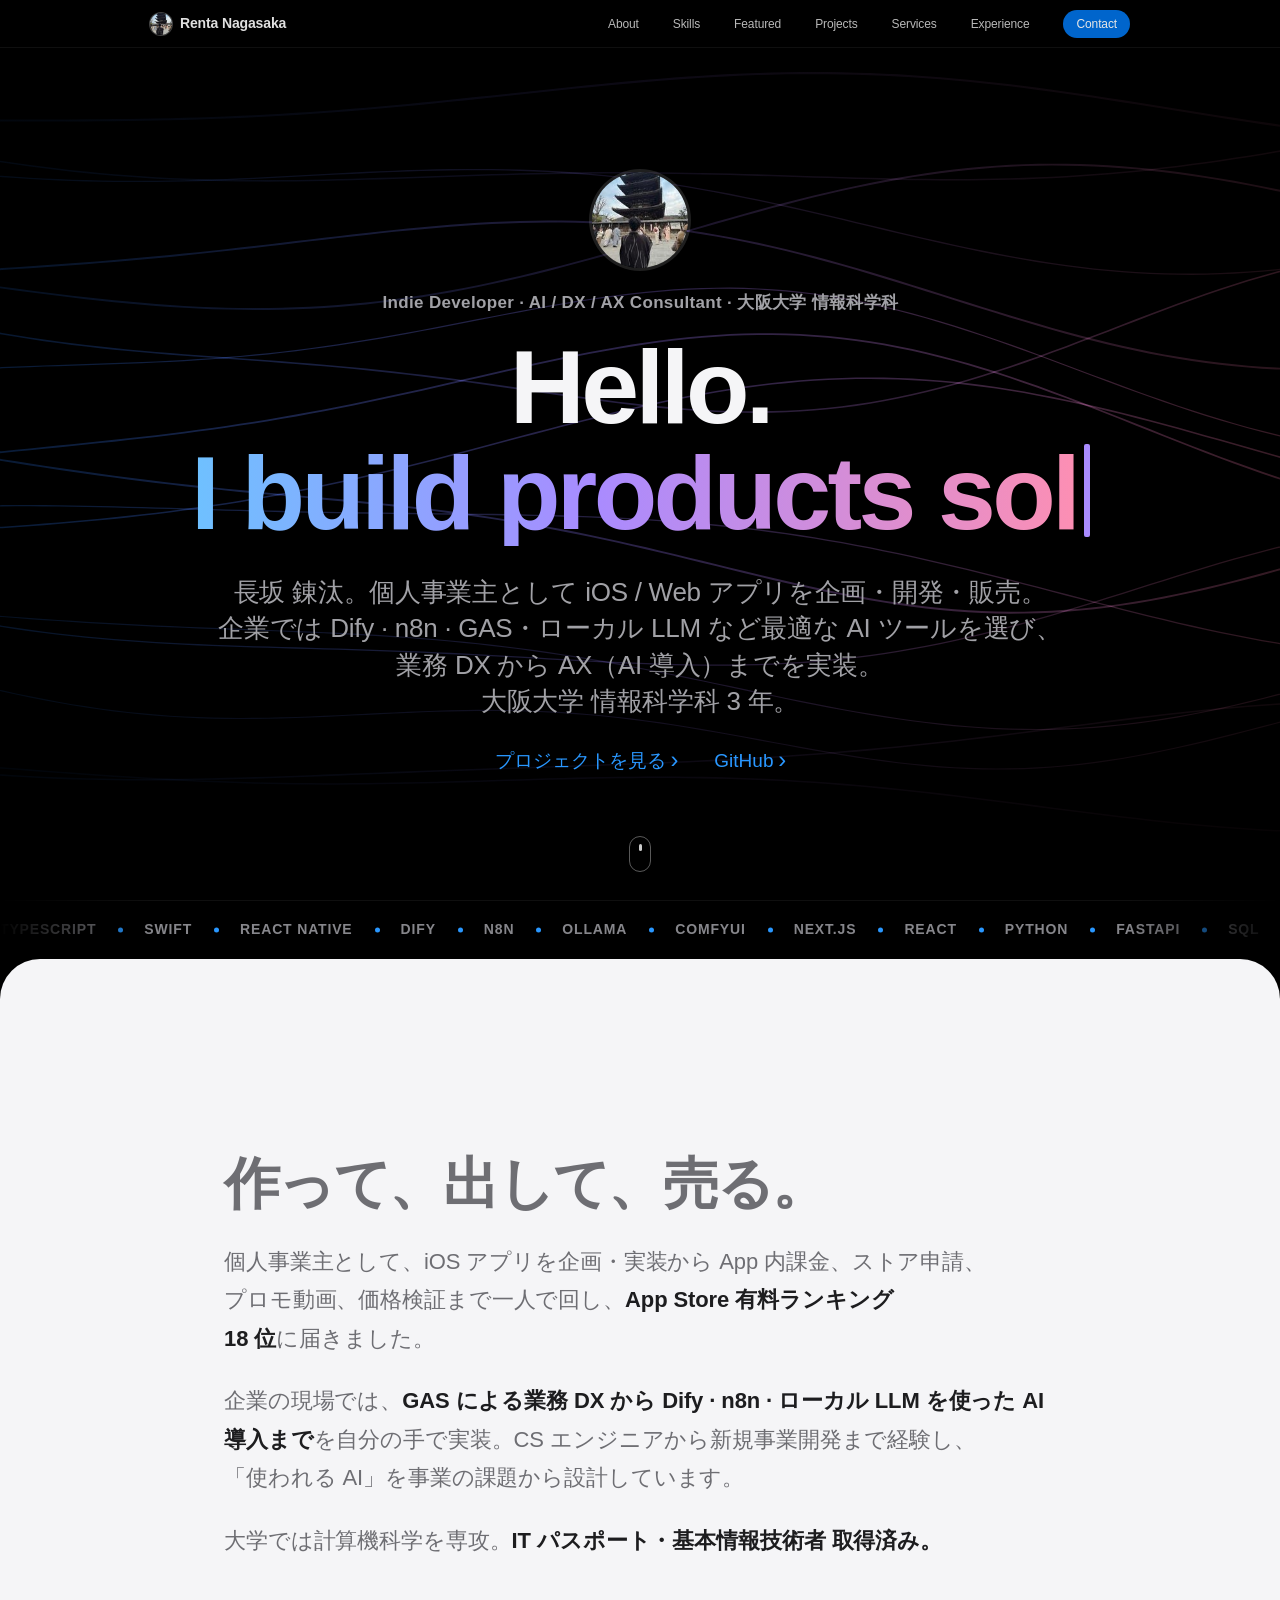
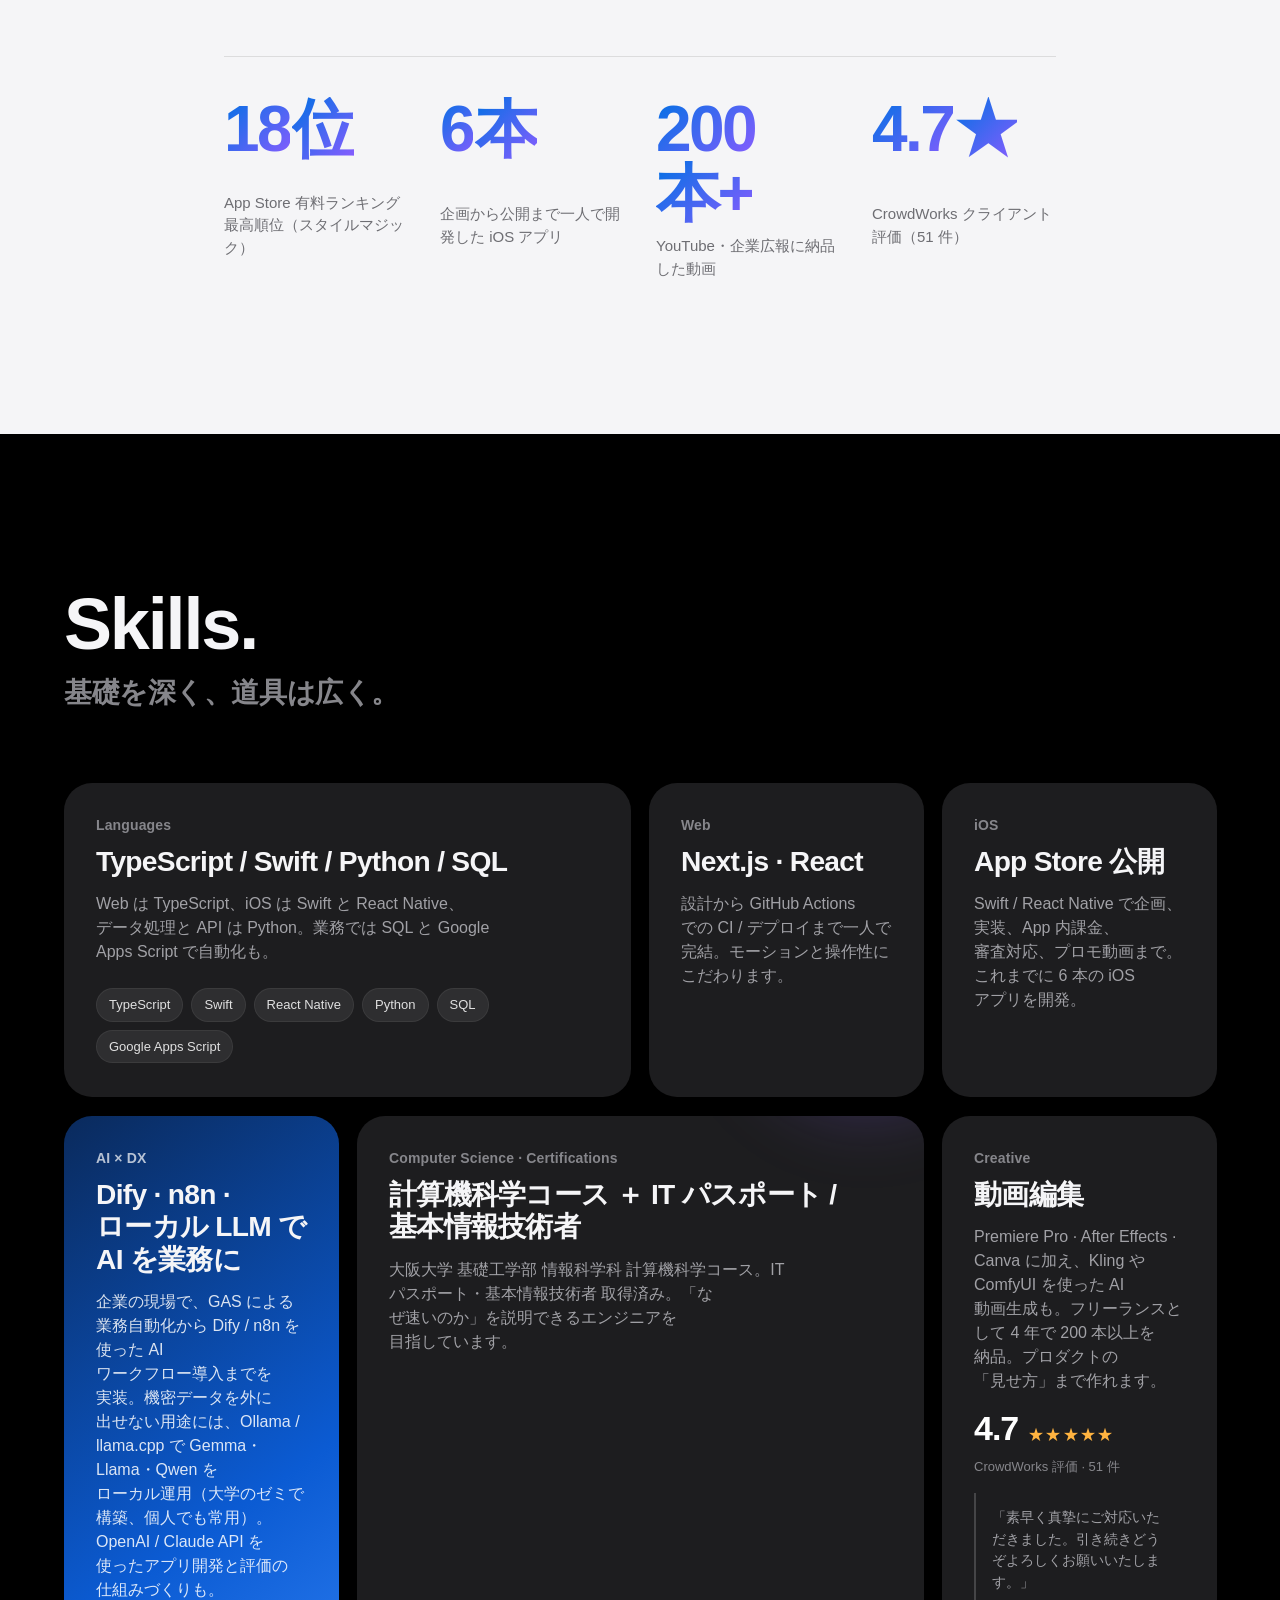
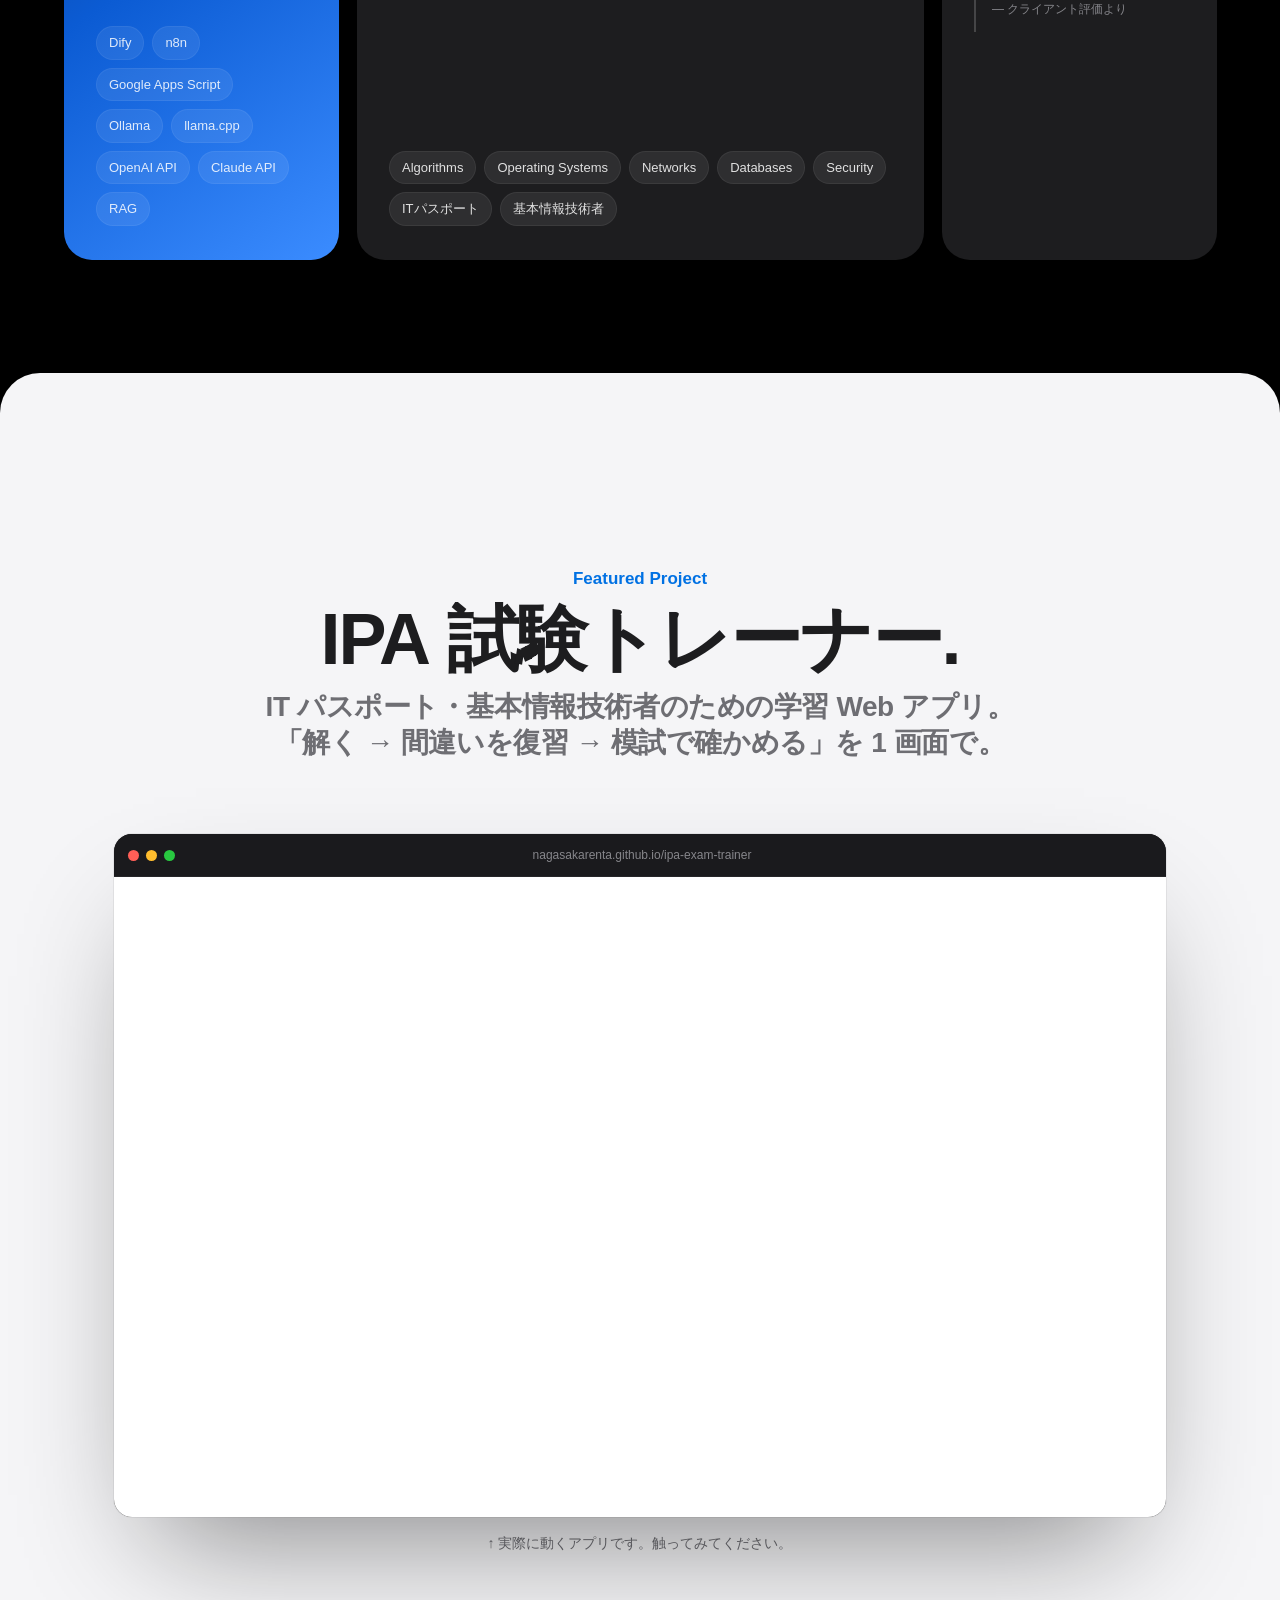
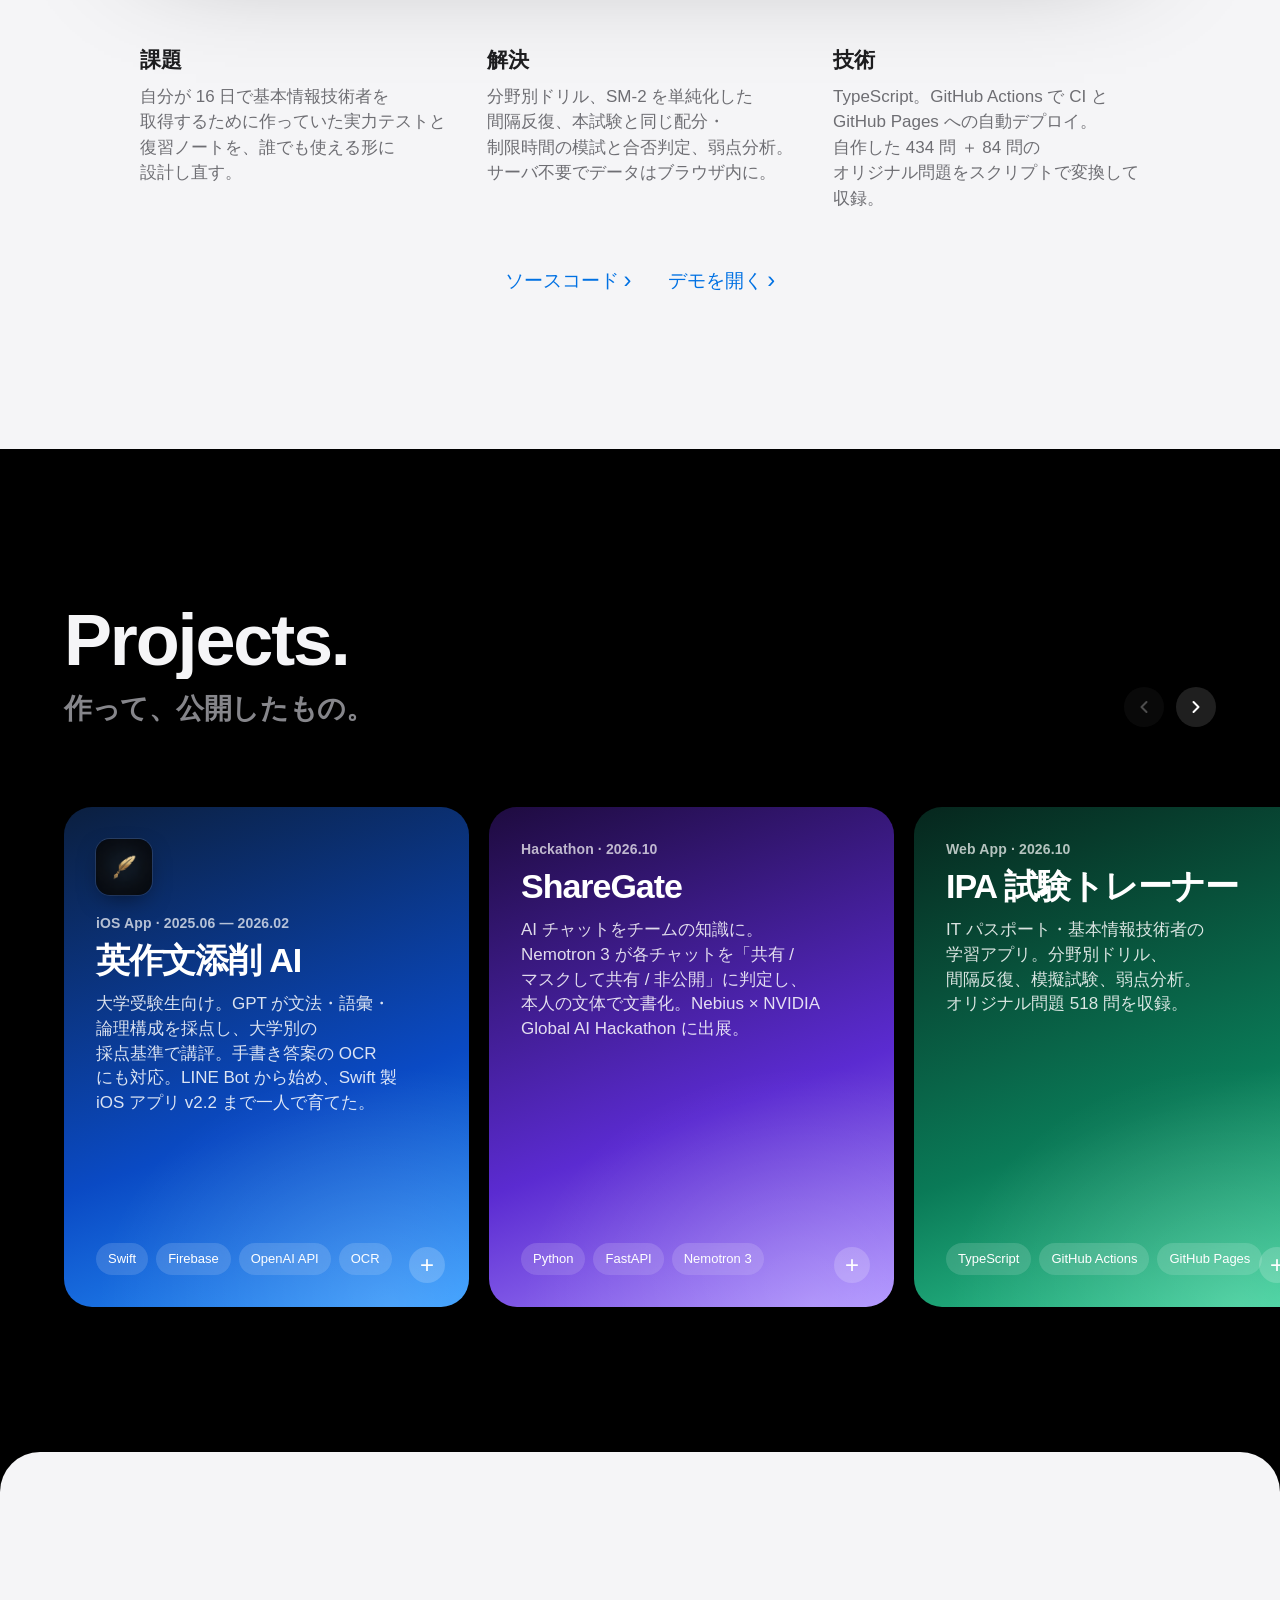
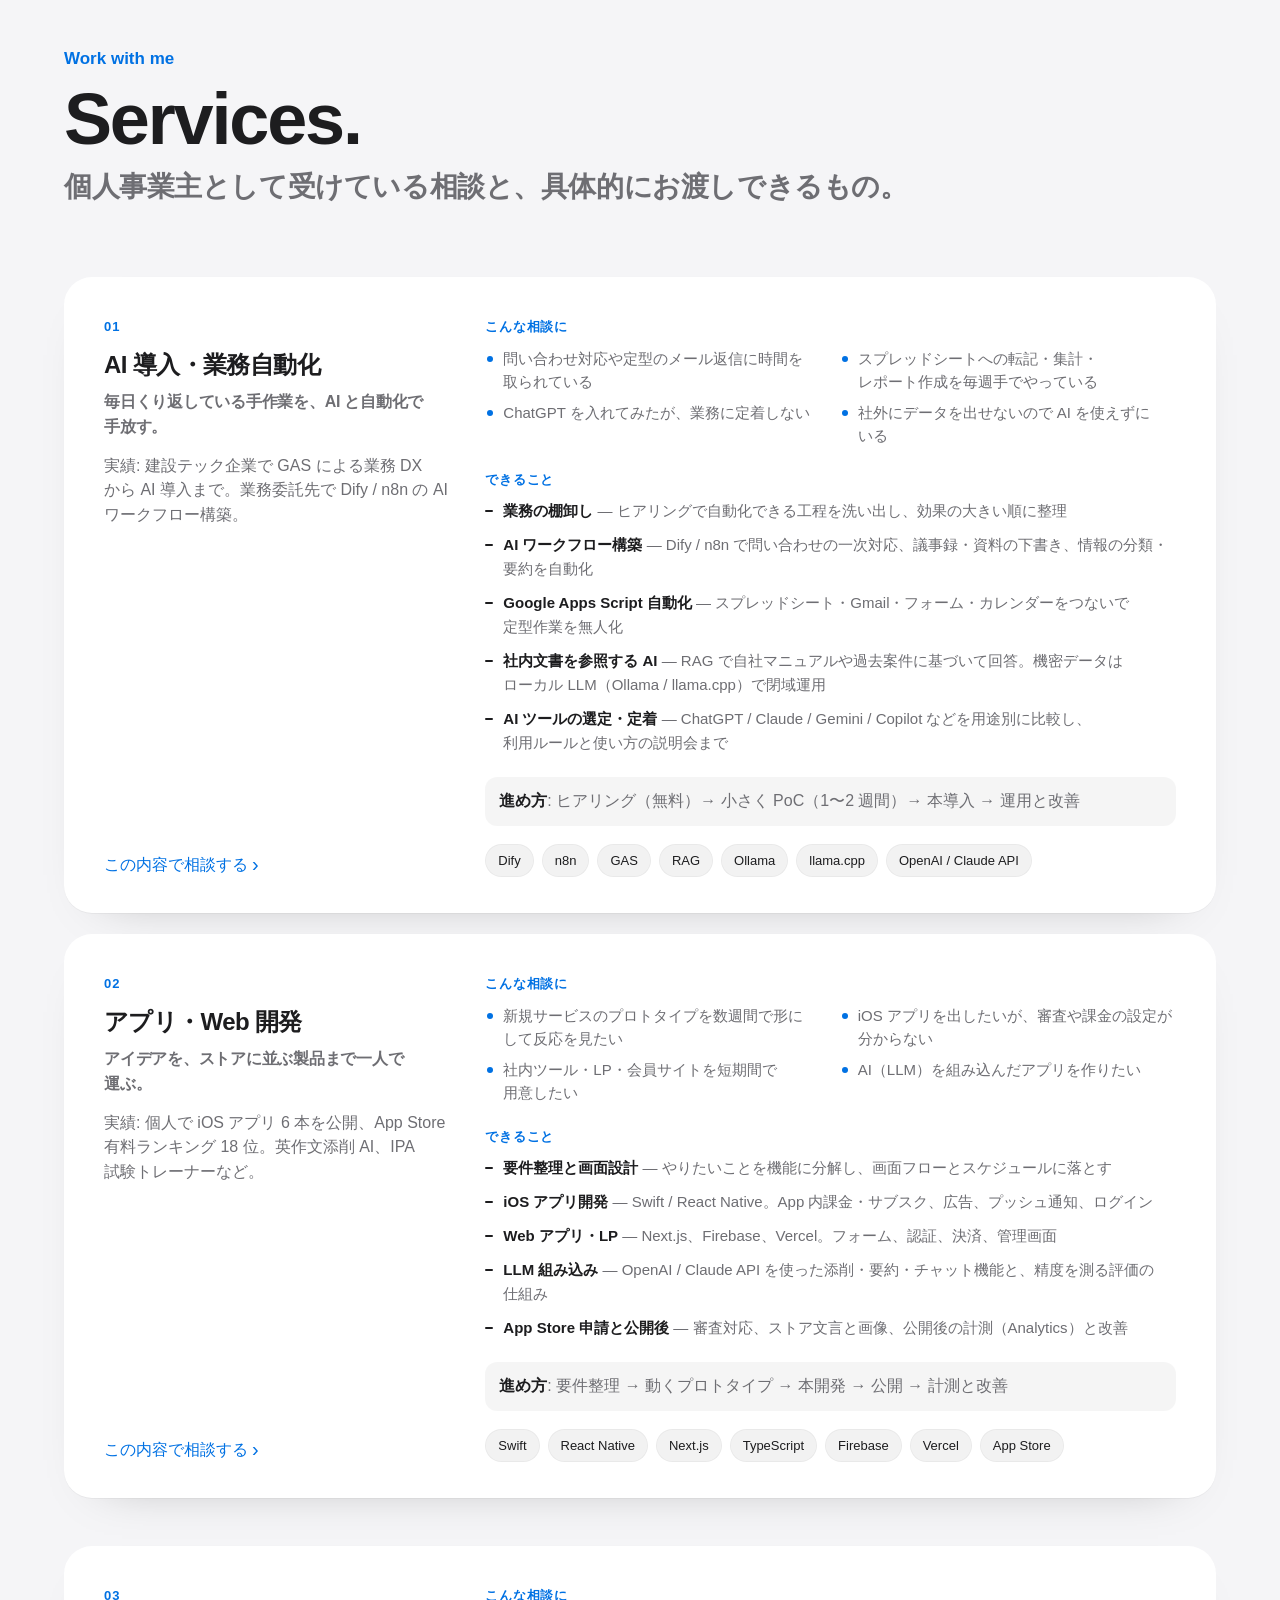
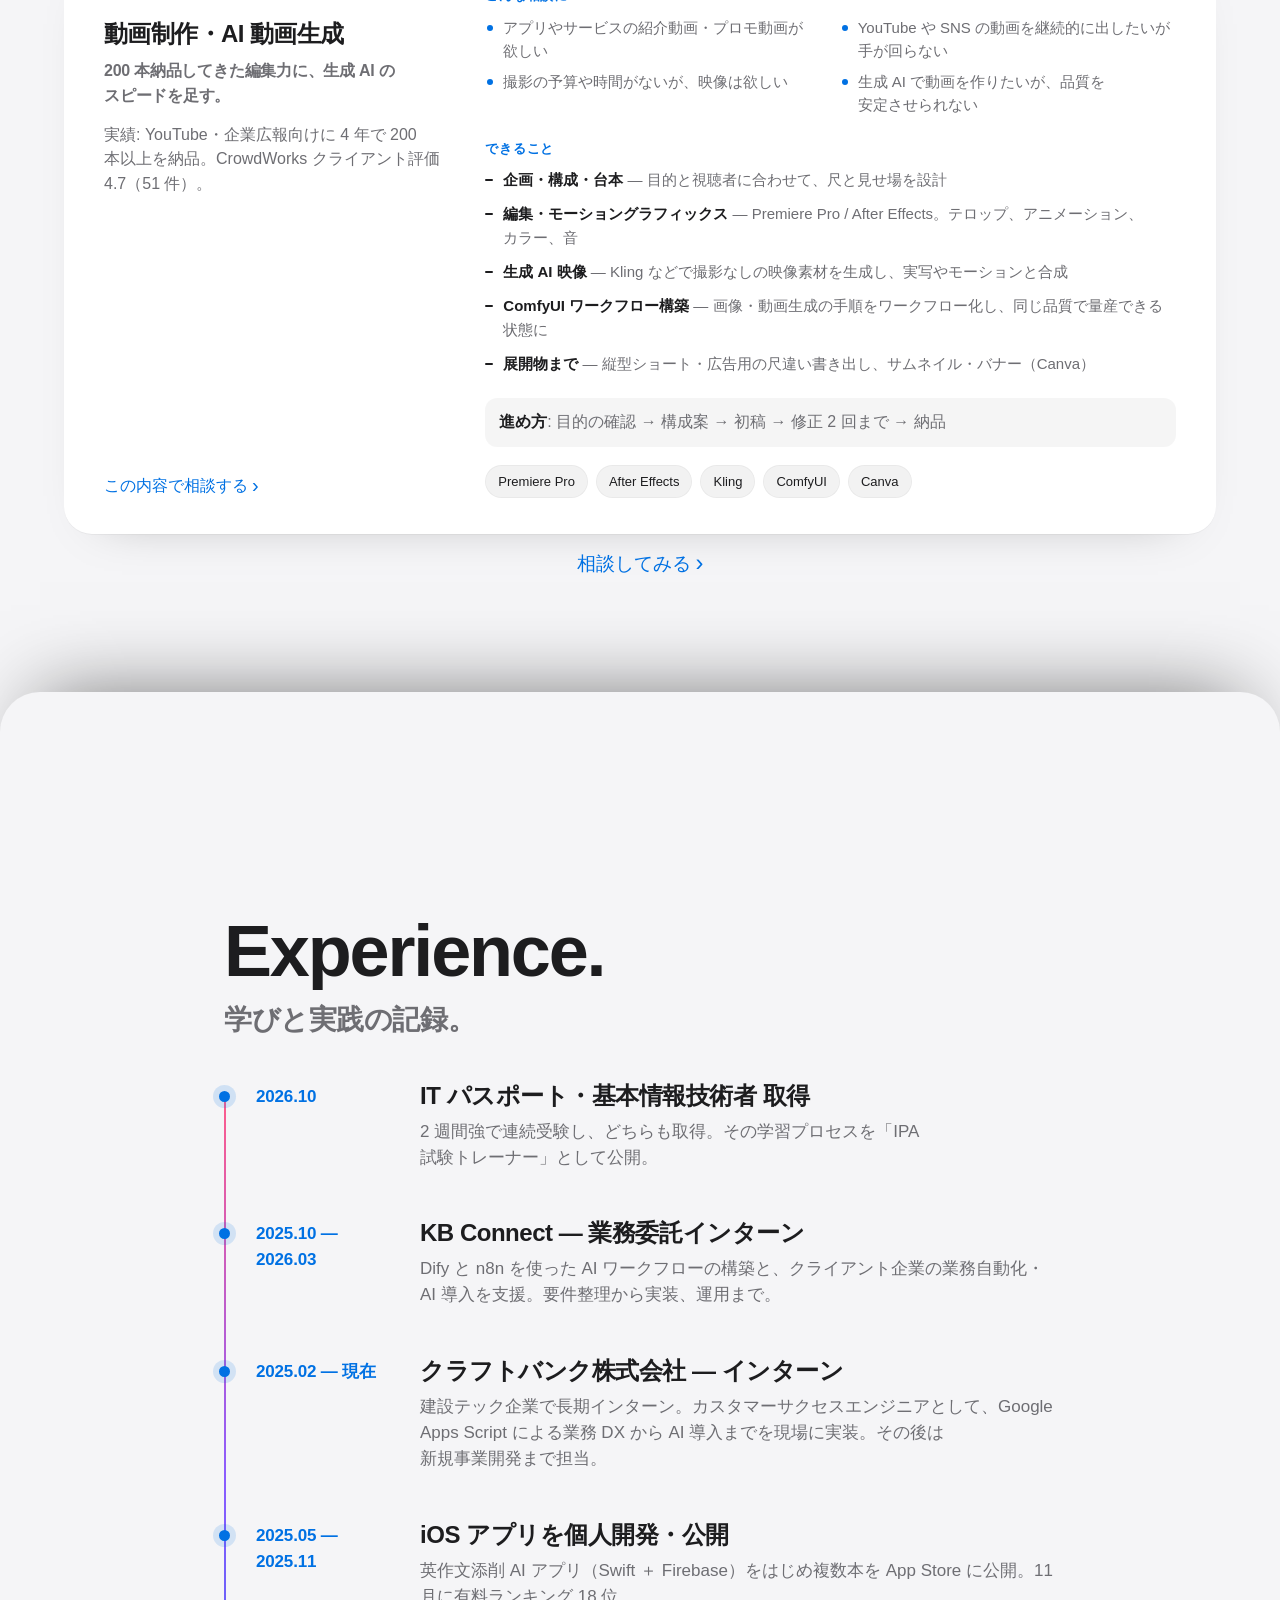
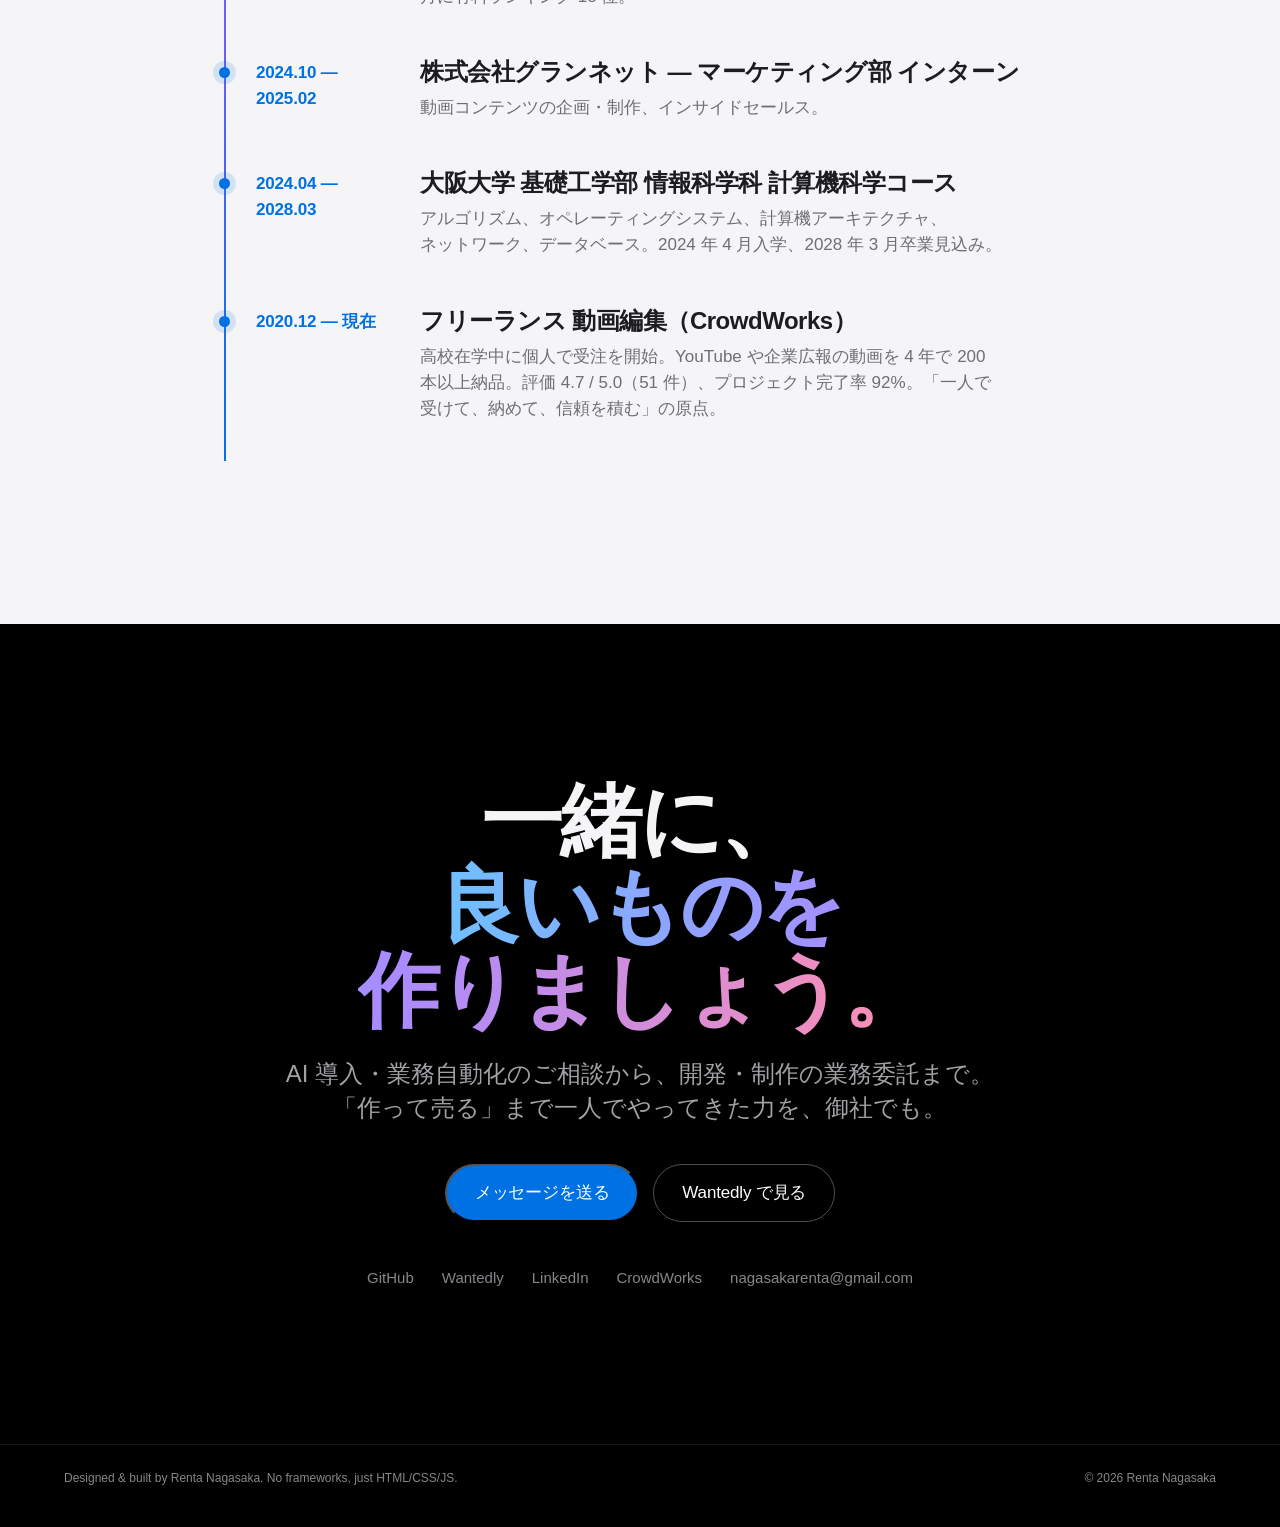
==== index.html @ 3724c5dc "Experience: one-shot draw from 2020.12 upward when the list appears; text always fully visible Co-Au" ====
<!DOCTYPE html>
<html lang="ja">
<head>
  <meta charset="UTF-8" />
  <meta name="viewport" content="width=device-width, initial-scale=1.0" />
  <meta http-equiv="Content-Security-Policy" content="default-src 'self'; script-src 'self'; style-src 'self' 'unsafe-inline'; img-src 'self' data:; font-src 'self'; frame-src https://nagasakarenta.github.io; connect-src 'self' https://script.google.com https://script.googleusercontent.com; object-src 'none'; base-uri 'self'; form-action 'none'" />
  <meta name="referrer" content="strict-origin-when-cross-origin" />
  <title>Renta Nagasaka — Indie Developer &amp; Solopreneur</title>
  <meta name="description" content="長坂錬汰のポートフォリオ。個人事業主として iOS / Web アプリを企画・開発・販売（App Store 有料ランキング 18 位）。企業では Dify・n8n・GAS・ローカル LLM など最適な AI ツールを選び、業務 DX から AX（AI 導入）までを実装。大阪大学 基礎工学部 情報科学科。" />
  <meta property="og:title" content="Renta Nagasaka — Indie Developer &amp; Solopreneur" />
  <meta property="og:description" content="個人事業主として iOS / Web / LLM アプリを一人で企画・開発・販売。大阪大学 情報科学科。" />
  <meta property="og:type" content="website" />
  <meta property="og:url" content="https://nagasakarenta.github.io/portfolio/" />
  <meta property="og:image" content="https://nagasakarenta.github.io/portfolio/assets/og-image.jpg" />
  <meta property="og:image:width" content="1200" />
  <meta property="og:image:height" content="630" />
  <meta property="og:locale" content="ja_JP" />
  <meta name="twitter:card" content="summary_large_image" />
  <meta name="twitter:title" content="Renta Nagasaka — Indie Developer &amp; Solopreneur" />
  <meta name="twitter:description" content="個人事業主として iOS / Web アプリを企画・開発・販売。AI 導入・業務自動化、動画制作。大阪大学 情報科学科。" />
  <meta name="twitter:image" content="https://nagasakarenta.github.io/portfolio/assets/og-image.jpg" />
  <link rel="canonical" href="https://nagasakarenta.github.io/portfolio/" />
  <meta name="theme-color" content="#000000" />
  <link rel="icon" href="assets/favicon-64.png" type="image/png" sizes="64x64" />
  <link rel="apple-touch-icon" href="assets/icon-180.png" />
  <link rel="stylesheet" href="styles.css?v=20" />
</head>
<body class="has-intro">

  <!-- ====== Intro / loading motion ====== -->
  <div class="intro" id="intro" aria-hidden="true">
    <div class="intro__bg"></div>
    <div class="intro__center">
      <svg class="intro__mark" viewBox="0 0 220 120" fill="none" aria-hidden="true">
        <!-- R -->
        <path class="intro__stroke intro__stroke--1" d="M24 104V16h38a24 24 0 0 1 0 48H24" stroke="url(#introGrad)" stroke-width="9" stroke-linecap="round" stroke-linejoin="round"/>
        <path class="intro__stroke intro__stroke--2" d="M56 64l34 40" stroke="url(#introGrad)" stroke-width="9" stroke-linecap="round"/>
        <!-- N -->
        <path class="intro__stroke intro__stroke--3" d="M122 104V16l72 88V16" stroke="url(#introGrad)" stroke-width="9" stroke-linecap="round" stroke-linejoin="round"/>
        <defs>
          <linearGradient id="introGrad" x1="0" y1="0" x2="220" y2="120" gradientUnits="userSpaceOnUse">
            <stop offset="0" stop-color="#6ec1ff"/><stop offset=".5" stop-color="#a98bff"/><stop offset="1" stop-color="#ff8fb1"/>
          </linearGradient>
        </defs>
      </svg>
      <p class="intro__name">Renta Nagasaka</p>
      <p class="intro__sub">Indie Developer · AI &amp; DX</p>
    </div>
    <div class="intro__bar"><span></span></div>
    <p class="intro__skip">クリックでスキップ</p>
  </div>


  <a class="skip-link" href="#about">本文へスキップ</a>
  <canvas class="bg" id="bg" aria-hidden="true"></canvas>

  <!-- ====== Global Nav ====== -->
  <header class="nav" id="nav">
    <div class="nav__inner">
      <button type="button" class="nav__brand" id="brandBtn" aria-haspopup="dialog" aria-controls="profileCard" title="プロフィールカードを開く">
        <img class="nav__avatar" src="assets/avatar.jpg" alt="" width="22" height="22" />
        <span>Renta Nagasaka</span>
      </button>
      <nav class="nav__links" id="navLinks">
        <a href="#about">About</a>
        <a href="#skills">Skills</a>
        <a href="#featured">Featured</a>
        <a href="#projects">Projects</a>
        <a href="#services">Services</a>
        <a href="#experience">Experience</a>
        <a href="#contact" class="nav__cta">Contact</a>
      </nav>
      <button class="nav__toggle" id="navToggle" aria-label="メニュー" aria-expanded="false">
        <span></span><span></span>
      </button>
    </div>
  </header>

  <main id="top">

    <!-- ====== Hero ====== -->
    <section class="hero" id="hero">
      <div class="hero__content" id="heroContent">
        <img class="hero__avatar reveal" src="assets/avatar.jpg" alt="長坂 錬汰" width="96" height="96" />
        <p class="hero__eyebrow reveal" style="--d:.05s">Indie Developer · AI / DX / AX Consultant · 大阪大学 情報科学科</p>
        <h1 class="hero__title reveal" style="--d:.1s">
          Hello.<br />
          <span class="gradient-text typewriter" id="typewriter"
                data-phrases='["I build products solo.","I bring AI into real work.","From idea to App Store.","I ship, sell, and iterate."]'
                aria-label="I build products solo. I bring AI into real work. From idea to App Store. I ship, sell, and iterate.">
            <span class="typewriter__text" aria-hidden="true"></span><span class="typewriter__caret" aria-hidden="true"></span>
          </span>
        </h1>
        <p class="hero__sub reveal" style="--d:.2s">
          <span class="ph">長坂 錬汰。</span><span class="ph">個人事業主として&nbsp;</span><span class="ph">iOS / Web アプリを企画・開発・販売。</span><br class="br-desktop" />
          <span class="ph">企業では&nbsp;</span><span class="ph">Dify · n8n · GAS・ローカル LLM など</span><span class="ph">最適な AI ツールを選び、</span><span class="ph">業務 DX から AX（AI 導入）までを実装。</span><br class="br-desktop" />
          <span class="ph">大阪大学 情報科学科 3 年。</span>
        </p>
        <div class="hero__actions reveal" style="--d:.3s">
          <a href="#projects" class="link-arrow">プロジェクトを見る</a>
          <a href="https://github.com/nagasakarenta" class="link-arrow" target="_blank" rel="noopener">GitHub</a>
        </div>
      </div>
      <div class="hero__scroll" aria-hidden="true">
        <span></span>
      </div>
    </section>

    <!-- ====== Ticker ====== -->
    <div class="ticker" aria-hidden="true">
      <div class="ticker__track">
        <span>TypeScript</span><span>Swift</span><span>React Native</span><span>Dify</span><span>n8n</span><span>Ollama</span><span>ComfyUI</span><span>Next.js</span><span>React</span><span>Python</span><span>FastAPI</span><span>SQL</span><span>Google Apps Script</span><span>GitHub Actions</span><span>LLM API</span><span>App Store</span><span>After Effects</span>
        <span>TypeScript</span><span>Swift</span><span>React Native</span><span>Dify</span><span>n8n</span><span>Ollama</span><span>ComfyUI</span><span>Next.js</span><span>React</span><span>Python</span><span>FastAPI</span><span>SQL</span><span>Google Apps Script</span><span>GitHub Actions</span><span>LLM API</span><span>App Store</span><span>After Effects</span>
      </div>
    </div>

    <!-- ====== About (statement) ====== -->
    <section class="section section--light" id="about">
      <div class="container container--narrow">
        <div class="statement reveal">
          <p class="statement__lead">作って、出して、売る。</p>
          <p>個人事業主として、iOS アプリを企画・実装から App 内課金、ストア申請、プロモ動画、価格検証まで一人で回し、<strong>App Store 有料ランキング <span class="nowrap">18 位</span></strong>に届きました。</p>
          <p>企業の現場では、<strong>GAS による業務 DX から Dify · n8n · ローカル LLM を使った AI 導入まで</strong>を自分の手で実装。CS エンジニアから新規事業開発まで経験し、「使われる AI」を事業の課題から設計しています。</p>
          <p>大学では計算機科学を専攻。<strong>IT パスポート・基本情報技術者 取得済み。</strong></p>
        </div>
        <div class="stats reveal" style="--d:.1s">
          <div class="stat">
            <span class="stat__num" data-count="18">0</span><span class="stat__suffix">位</span>
            <span class="stat__label">App Store 有料ランキング 最高順位（スタイルマジック）</span>
          </div>
          <div class="stat">
            <span class="stat__num" data-count="6">0</span><span class="stat__suffix">本</span>
            <span class="stat__label">企画から公開まで一人で開発した iOS アプリ</span>
          </div>
          <div class="stat">
            <span class="stat__num" data-count="200">0</span><span class="stat__suffix">本+</span>
            <span class="stat__label">YouTube・企業広報に納品した動画</span>
          </div>
          <div class="stat">
            <span class="stat__num" data-count="4.7" data-decimals="1">0</span><span class="stat__suffix">★</span>
            <span class="stat__label">CrowdWorks クライアント評価（51 件）</span>
          </div>
        </div>
      </div>
    </section>

    <!-- ====== Skills (bento) ====== -->
    <section class="section section--dark" id="skills">
      <div class="container">
        <header class="section__head reveal">
          <h2 class="section__title split">Skills.</h2>
          <p class="section__lead">基礎を深く、道具は広く。</p>
        </header>

        <div class="bento">
          <article class="card card--wide reveal tilt">
            <p class="card__eyebrow">Languages</p>
            <h3 class="card__title">TypeScript / Swift / Python / SQL</h3>
            <p class="card__text">Web は TypeScript、iOS は Swift と React Native、データ処理と API は Python。業務では SQL と Google Apps Script で自動化も。</p>
            <ul class="chips">
              <li>TypeScript</li><li>Swift</li><li>React Native</li><li>Python</li><li>SQL</li><li>Google Apps Script</li>
            </ul>
          </article>

          <article class="card reveal tilt" style="--d:.05s">
            <p class="card__eyebrow">Web</p>
            <h3 class="card__title">Next.js · React</h3>
            <p class="card__text">設計から GitHub Actions での CI / デプロイまで一人で完結。モーションと操作性にこだわります。</p>
          </article>

          <article class="card reveal tilt" style="--d:.1s">
            <p class="card__eyebrow">iOS</p>
            <h3 class="card__title">App Store 公開</h3>
            <p class="card__text">Swift / React Native で企画、実装、App 内課金、審査対応、プロモ動画まで。これまでに 6 本の iOS アプリを開発。</p>
          </article>

          <article class="card card--accent reveal tilt" style="--d:.15s">
            <p class="card__eyebrow">AI × DX</p>
            <h3 class="card__title">Dify · n8n · ローカル LLM で AI を業務に</h3>
            <p class="card__text">企業の現場で、GAS による業務自動化から Dify / n8n を使った AI ワークフロー導入までを実装。機密データを外に出せない用途には、Ollama / llama.cpp で Gemma・Llama・Qwen をローカル運用（大学のゼミで構築、個人でも常用）。OpenAI / Claude API を使ったアプリ開発と評価の仕組みづくりも。</p>
            <ul class="chips">
              <li>Dify</li><li>n8n</li><li>Google Apps Script</li><li>Ollama</li><li>llama.cpp</li><li>OpenAI API</li><li>Claude API</li><li>RAG</li>
            </ul>
          </article>

          <article class="card card--wide card--glow reveal tilt" style="--d:.2s">
            <p class="card__eyebrow">Computer Science · Certifications</p>
            <h3 class="card__title">計算機科学コース ＋ IT パスポート / 基本情報技術者</h3>
            <p class="card__text">大阪大学 基礎工学部 情報科学科 計算機科学コース。IT パスポート・基本情報技術者 取得済み。「なぜ速いのか」を説明できるエンジニアを目指しています。</p>
            <ul class="chips">
              <li>Algorithms</li><li>Operating Systems</li><li>Networks</li><li>Databases</li><li>Security</li><li>ITパスポート</li><li>基本情報技術者</li>
            </ul>
          </article>

          <article class="card reveal tilt" style="--d:.25s">
            <p class="card__eyebrow">Creative</p>
            <h3 class="card__title">動画編集</h3>
            <p class="card__text">Premiere Pro · After Effects · Canva に加え、Kling や ComfyUI を使った AI 動画生成も。フリーランスとして 4 年で 200 本以上を納品。プロダクトの「見せ方」まで作れます。</p>
            <div class="rating">
              <span class="rating__score">4.7</span>
              <span class="rating__stars" aria-hidden="true">★★★★★</span>
              <span class="rating__meta">CrowdWorks 評価 · 51 件</span>
            </div>
            <blockquote class="card__quote">「素早く真摯にご対応いただきました。引き続きどうぞよろしくお願いいたします。」<cite>— クライアント評価より</cite></blockquote>
          </article>
        </div>
      </div>
    </section>

    <!-- ====== Featured project (sticky scroll) ====== -->
    <section class="section section--light featured" id="featured">
      <div class="container">
        <header class="section__head reveal">
          <p class="section__eyebrow">Featured Project</p>
          <h2 class="section__title split">IPA 試験トレーナー.</h2>
          <p class="section__lead"><span class="ph">IT パスポート・基本情報技術者のための</span><span class="ph">学習 Web アプリ。</span><br class="br-desktop" /><span class="ph">「解く → 間違いを復習 → 模試で確かめる」を&nbsp;</span><span class="ph">1 画面で。</span></p>
        </header>
      </div>

      <div class="featured__stage">
        <div class="device">
          <div class="device__bar">
            <span></span><span></span><span></span>
            <p>nagasakarenta.github.io/ipa-exam-trainer</p>
          </div>
          <div class="device__screen device__screen--live">
            <iframe src="https://nagasakarenta.github.io/ipa-exam-trainer/" title="IPA 試験トレーナー ライブデモ" loading="lazy" sandbox="allow-scripts allow-same-origin allow-forms allow-popups allow-popups-to-escape-sandbox allow-downloads" referrerpolicy="strict-origin-when-cross-origin"></iframe>
          </div>
        </div>
        <p class="featured__hint">↑ 実際に動くアプリです。触ってみてください。</p>
      </div>

      <div class="container">
        <div class="features">
          <div class="feature reveal">
            <h3>課題</h3>
            <p>自分が 16 日で基本情報技術者を取得するために作っていた実力テストと復習ノートを、誰でも使える形に設計し直す。</p>
          </div>
          <div class="feature reveal" style="--d:.1s">
            <h3>解決</h3>
            <p>分野別ドリル、SM-2 を単純化した間隔反復、本試験と同じ配分・制限時間の模試と合否判定、弱点分析。サーバ不要でデータはブラウザ内に。</p>
          </div>
          <div class="feature reveal" style="--d:.2s">
            <h3>技術</h3>
            <p>TypeScript。GitHub Actions で CI と GitHub Pages への自動デプロイ。自作した 434 問 ＋ 84 問のオリジナル問題をスクリプトで変換して収録。</p>
          </div>
        </div>
        <div class="featured__links reveal">
          <a href="https://github.com/nagasakarenta/ipa-exam-trainer" class="link-arrow" target="_blank" rel="noopener">ソースコード</a>
          <a href="https://nagasakarenta.github.io/ipa-exam-trainer/" class="link-arrow" target="_blank" rel="noopener">デモを開く</a>
        </div>
      </div>
    </section>

    <!-- ====== Projects (snap carousel) ====== -->
    <section class="section section--dark" id="projects">
      <div class="container">
        <header class="section__head section__head--row reveal">
          <div>
            <h2 class="section__title split">Projects.</h2>
            <p class="section__lead">作って、公開したもの。</p>
          </div>
          <div class="carousel__nav">
            <button class="round-btn" id="prevBtn" aria-label="前へ">
              <svg width="20" height="20" viewBox="0 0 24 24" fill="none"><path d="M15 6l-6 6 6 6" stroke="currentColor" stroke-width="2.4" stroke-linecap="round" stroke-linejoin="round"/></svg>
            </button>
            <button class="round-btn" id="nextBtn" aria-label="次へ">
              <svg width="20" height="20" viewBox="0 0 24 24" fill="none"><path d="M9 6l6 6-6 6" stroke="currentColor" stroke-width="2.4" stroke-linecap="round" stroke-linejoin="round"/></svg>
            </button>
          </div>
        </header>
      </div>

      <div class="carousel" id="carousel">
        <a class="tile tile--blue tilt" href="#gallery-english" data-gallery="english">
          <img class="tile__icon" src="assets/app-english-icon.png" alt="" width="56" height="56" />
          <p class="tile__eyebrow">iOS App · 2025.06 — 2026.02</p>
          <h3 class="tile__title">英作文添削 AI</h3>
          <p class="tile__text">大学受験生向け。GPT が文法・語彙・論理構成を採点し、大学別の採点基準で講評。手書き答案の OCR にも対応。LINE Bot から始め、Swift 製 iOS アプリ v2.2 まで一人で育てた。</p>
          <ul class="tile__tags"><li>Swift</li><li>Firebase</li><li>OpenAI API</li><li>OCR</li></ul>
          <span class="tile__plus">+</span>
        </a>
        <a class="tile tile--purple tilt" href="https://github.com/nagasakarenta/sharegate" target="_blank" rel="noopener">
          <p class="tile__eyebrow">Hackathon · 2026.10</p>
          <h3 class="tile__title">ShareGate</h3>
          <p class="tile__text">AI チャットをチームの知識に。Nemotron 3 が各チャットを「共有 / マスクして共有 / 非公開」に判定し、本人の文体で文書化。Nebius × NVIDIA Global AI Hackathon に出展。</p>
          <ul class="tile__tags"><li>Python</li><li>FastAPI</li><li>Nemotron 3</li></ul>
          <span class="tile__plus">+</span>
        </a>
        <a class="tile tile--green tilt" href="https://nagasakarenta.github.io/ipa-exam-trainer/" target="_blank" rel="noopener">
          <p class="tile__eyebrow">Web App · 2026.10</p>
          <h3 class="tile__title">IPA 試験トレーナー</h3>
          <p class="tile__text">IT パスポート・基本情報技術者の学習アプリ。分野別ドリル、間隔反復、模擬試験、弱点分析。オリジナル問題 518 問を収録。</p>
          <ul class="tile__tags"><li>TypeScript</li><li>GitHub Actions</li><li>GitHub Pages</li></ul>
          <span class="tile__plus">+</span>
        </a>
        <a class="tile tile--orange tilt" href="#gallery-stylemagic" data-gallery="stylemagic">
          <img class="tile__icon" src="assets/stylemagic/icon.png" alt="" width="56" height="56" />
          <p class="tile__eyebrow">iOS App · 2025.06 — · 有料ランキング 18 位</p>
          <h3 class="tile__title">スタイルマジック</h3>
          <p class="tile__text">写真をアニメ・水彩・スケッチなど 11 種類の画風に変換する AI アプリ。Swift で UI、画像生成 API を Vercel 経由で呼び出し、Cloudinary で配信。広告・課金・審査対応まで一人で回し、App Store 有料ランキング 18 位に。</p>
          <ul class="tile__tags"><li>Swift</li><li>Firebase</li><li>AdMob</li><li>Cloudinary</li></ul>
          <span class="tile__plus">+</span>
        </a>
        <a class="tile tile--mono tilt" href="https://github.com/nagasakarenta" target="_blank" rel="noopener">
          <p class="tile__eyebrow">And more</p>
          <h3 class="tile__title">GitHub で<br />すべて見る</h3>
          <p class="tile__text">LeetCode の記録から大学の課題まで。</p>
          <span class="tile__plus">›</span>
        </a>
      </div>
    </section>

    <!-- ====== Services ====== -->
    <section class="section section--light services" id="services">
      <div class="container">
        <header class="section__head reveal">
          <p class="section__eyebrow">Work with me</p>
          <h2 class="section__title split">Services.</h2>
          <p class="section__lead">個人事業主として受けている相談と、具体的にお渡しできるもの。</p>
        </header>
        <div class="services__list">

          <article class="service service--row reveal tilt">
            <div class="service__intro">
              <span class="service__num">01</span>
              <h3>AI 導入・業務自動化</h3>
              <p class="service__pitch">毎日くり返している手作業を、AI と自動化で手放す。</p>
              <p class="service__proof">実績: 建設テック企業で GAS による業務 DX から AI 導入まで。業務委託先で Dify / n8n の AI ワークフロー構築。</p>
              <a href="#contact" class="link-arrow" data-contact data-topic="AI 導入・業務自動化">この内容で相談する</a>
            </div>
            <div class="service__body">
              <h4>こんな相談に</h4>
              <ul class="service__cases">
                <li>問い合わせ対応や定型のメール返信に時間を取られている</li>
                <li>スプレッドシートへの転記・集計・レポート作成を毎週手でやっている</li>
                <li>ChatGPT を入れてみたが、業務に定着しない</li>
                <li>社外にデータを出せないので AI を使えずにいる</li>
              </ul>
              <h4>できること</h4>
              <ul class="service__deliverables">
                <li><strong>業務の棚卸し</strong> — ヒアリングで自動化できる工程を洗い出し、効果の大きい順に整理</li>
                <li><strong>AI ワークフロー構築</strong> — Dify / n8n で問い合わせの一次対応、議事録・資料の下書き、情報の分類・要約を自動化</li>
                <li><strong>Google Apps Script 自動化</strong> — スプレッドシート・Gmail・フォーム・カレンダーをつないで定型作業を無人化</li>
                <li><strong>社内文書を参照する AI</strong> — RAG で自社マニュアルや過去案件に基づいて回答。機密データはローカル LLM（Ollama / llama.cpp）で閉域運用</li>
                <li><strong>AI ツールの選定・定着</strong> — ChatGPT / Claude / Gemini / Copilot などを用途別に比較し、利用ルールと使い方の説明会まで</li>
              </ul>
              <p class="service__flow"><strong>進め方</strong>: ヒアリング（無料）→ 小さく PoC（1〜2 週間）→ 本導入 → 運用と改善</p>
              <ul class="chips chips--light"><li>Dify</li><li>n8n</li><li>GAS</li><li>RAG</li><li>Ollama</li><li>llama.cpp</li><li>OpenAI / Claude API</li></ul>
            </div>
          </article>

          <article class="service service--row reveal tilt">
            <div class="service__intro">
              <span class="service__num">02</span>
              <h3>アプリ・Web 開発</h3>
              <p class="service__pitch">アイデアを、ストアに並ぶ製品まで一人で運ぶ。</p>
              <p class="service__proof">実績: 個人で iOS アプリ 6 本を公開、App Store 有料ランキング 18 位。英作文添削 AI、IPA 試験トレーナーなど。</p>
              <a href="#contact" class="link-arrow" data-contact data-topic="アプリ・Web 開発">この内容で相談する</a>
            </div>
            <div class="service__body">
              <h4>こんな相談に</h4>
              <ul class="service__cases">
                <li>新規サービスのプロトタイプを数週間で形にして反応を見たい</li>
                <li>iOS アプリを出したいが、審査や課金の設定が分からない</li>
                <li>社内ツール・LP・会員サイトを短期間で用意したい</li>
                <li>AI（LLM）を組み込んだアプリを作りたい</li>
              </ul>
              <h4>できること</h4>
              <ul class="service__deliverables">
                <li><strong>要件整理と画面設計</strong> — やりたいことを機能に分解し、画面フローとスケジュールに落とす</li>
                <li><strong>iOS アプリ開発</strong> — Swift / React Native。App 内課金・サブスク、広告、プッシュ通知、ログイン</li>
                <li><strong>Web アプリ・LP</strong> — Next.js、Firebase、Vercel。フォーム、認証、決済、管理画面</li>
                <li><strong>LLM 組み込み</strong> — OpenAI / Claude API を使った添削・要約・チャット機能と、精度を測る評価の仕組み</li>
                <li><strong>App Store 申請と公開後</strong> — 審査対応、ストア文言と画像、公開後の計測（Analytics）と改善</li>
              </ul>
              <p class="service__flow"><strong>進め方</strong>: 要件整理 → 動くプロトタイプ → 本開発 → 公開 → 計測と改善</p>
              <ul class="chips chips--light"><li>Swift</li><li>React Native</li><li>Next.js</li><li>TypeScript</li><li>Firebase</li><li>Vercel</li><li>App Store</li></ul>
            </div>
          </article>

          <article class="service service--row reveal tilt">
            <div class="service__intro">
              <span class="service__num">03</span>
              <h3>動画制作・AI 動画生成</h3>
              <p class="service__pitch">200 本納品してきた編集力に、生成 AI のスピードを足す。</p>
              <p class="service__proof">実績: YouTube・企業広報向けに 4 年で 200 本以上を納品。CrowdWorks クライアント評価 4.7（51 件）。</p>
              <a href="#contact" class="link-arrow" data-contact data-topic="動画制作・AI 動画生成">この内容で相談する</a>
            </div>
            <div class="service__body">
              <h4>こんな相談に</h4>
              <ul class="service__cases">
                <li>アプリやサービスの紹介動画・プロモ動画が欲しい</li>
                <li>YouTube や SNS の動画を継続的に出したいが手が回らない</li>
                <li>撮影の予算や時間がないが、映像は欲しい</li>
                <li>生成 AI で動画を作りたいが、品質を安定させられない</li>
              </ul>
              <h4>できること</h4>
              <ul class="service__deliverables">
                <li><strong>企画・構成・台本</strong> — 目的と視聴者に合わせて、尺と見せ場を設計</li>
                <li><strong>編集・モーショングラフィックス</strong> — Premiere Pro / After Effects。テロップ、アニメーション、カラー、音</li>
                <li><strong>生成 AI 映像</strong> — Kling などで撮影なしの映像素材を生成し、実写やモーションと合成</li>
                <li><strong>ComfyUI ワークフロー構築</strong> — 画像・動画生成の手順をワークフロー化し、同じ品質で量産できる状態に</li>
                <li><strong>展開物まで</strong> — 縦型ショート・広告用の尺違い書き出し、サムネイル・バナー（Canva）</li>
              </ul>
              <p class="service__flow"><strong>進め方</strong>: 目的の確認 → 構成案 → 初稿 → 修正 2 回まで → 納品</p>
              <ul class="chips chips--light"><li>Premiere Pro</li><li>After Effects</li><li>Kling</li><li>ComfyUI</li><li>Canva</li></ul>
            </div>
          </article>

        </div>
        <div class="featured__links reveal">
          <a href="#contact" class="link-arrow" data-contact>相談してみる</a>
        </div>
      </div>
    </section>

    <!-- ====== Experience ====== -->
    <section class="section section--light" id="experience">
      <div class="container container--narrow">
        <header class="section__head reveal">
          <h2 class="section__title split">Experience.</h2>
          <p class="section__lead">学びと実践の記録。</p>
        </header>

        <ol class="timeline">
          <li class="timeline__item reveal">
            <time>2026.10</time>
            <div>
              <h3>IT パスポート・基本情報技術者 取得</h3>
              <p>2 週間強で連続受験し、どちらも取得。その学習プロセスを「IPA 試験トレーナー」として公開。</p>
            </div>
          </li>
          <li class="timeline__item reveal" style="--d:.05s">
            <time>2025.10 — 2026.03</time>
            <div>
              <h3>KB Connect — 業務委託インターン</h3>
              <p>Dify と n8n を使った AI ワークフローの構築と、クライアント企業の業務自動化・AI 導入を支援。要件整理から実装、運用まで。</p>
            </div>
          </li>
          <li class="timeline__item reveal" style="--d:.1s">
            <time>2025.02 — 現在</time>
            <div>
              <h3>クラフトバンク株式会社 — インターン</h3>
              <p>建設テック企業で長期インターン。カスタマーサクセスエンジニアとして、Google Apps Script による業務 DX から AI 導入までを現場に実装。その後は新規事業開発まで担当。</p>
            </div>
          </li>
          <li class="timeline__item reveal" style="--d:.15s">
            <time>2025.05 — 2025.11</time>
            <div>
              <h3>iOS アプリを個人開発・公開</h3>
              <p>英作文添削 AI アプリ（Swift ＋ Firebase）をはじめ複数本を App Store に公開。11 月に有料ランキング 18 位。</p>
            </div>
          </li>
          <li class="timeline__item reveal" style="--d:.2s">
            <time>2024.10 — 2025.02</time>
            <div>
              <h3>株式会社グランネット — マーケティング部 インターン</h3>
              <p>動画コンテンツの企画・制作、インサイドセールス。</p>
            </div>
          </li>
          <li class="timeline__item reveal" style="--d:.25s">
            <time>2024.04 — 2028.03</time>
            <div>
              <h3>大阪大学 基礎工学部 情報科学科 計算機科学コース</h3>
              <p>アルゴリズム、オペレーティングシステム、計算機アーキテクチャ、ネットワーク、データベース。2024 年 4 月入学、2028 年 3 月卒業見込み。</p>
            </div>
          </li>
          <li class="timeline__item reveal" style="--d:.3s">
            <time>2020.12 — 現在</time>
            <div>
              <h3>フリーランス 動画編集（CrowdWorks）</h3>
              <p>高校在学中に個人で受注を開始。YouTube や企業広報の動画を 4 年で 200 本以上納品。評価 4.7 / 5.0（51 件）、プロジェクト完了率 92%。「一人で受けて、納めて、信頼を積む」の原点。</p>
            </div>
          </li>
        </ol>
      </div>
    </section>

    <!-- ====== Contact ====== -->
    <section class="section section--dark contact" id="contact">
      <div class="container container--narrow">
        <h2 class="contact__title reveal">一緒に、<br /><span class="gradient-text"><span class="ph">良いものを</span><span class="ph">作りましょう。</span></span></h2>
        <p class="contact__lead reveal" style="--d:.1s">
          <span class="ph">AI 導入・業務自動化のご相談から、</span><span class="ph">開発・制作の業務委託まで。</span><br />
          <span class="ph">「作って売る」まで</span><span class="ph">一人でやってきた力を、</span><span class="ph">御社でも。</span>
        </p>
        <div class="contact__actions reveal" style="--d:.2s">
          <button type="button" class="btn btn--primary" data-contact>メッセージを送る</button>
          <a href="https://www.wantedly.com/id/renta_n" class="btn btn--ghost" target="_blank" rel="noopener">Wantedly で見る</a>
        </div>
        <ul class="socials reveal" style="--d:.3s">
          <li><a href="https://github.com/nagasakarenta" target="_blank" rel="noopener">GitHub</a></li>
          <li><a href="https://www.wantedly.com/id/renta_n" target="_blank" rel="noopener">Wantedly</a></li>
          <li><a href="https://www.linkedin.com/in/rentanagasaka/" target="_blank" rel="noopener">LinkedIn</a></li>
          <li><a href="https://crowdworks.jp/public/employees/4082922" target="_blank" rel="noopener">CrowdWorks</a></li>
          <li><a href="mailto:nagasakarenta@gmail.com">nagasakarenta@gmail.com</a></li>
        </ul>
      </div>
    </section>
  </main>

  <footer class="footer">
    <div class="container">
      <p>Designed &amp; built by Renta Nagasaka. No frameworks, just HTML/CSS/JS.</p>
      <p>© 2026 Renta Nagasaka</p>
    </div>
  </footer>

  <!-- ====== Profile card (opened from the nav brand) ====== -->
  <dialog class="pcard" id="profileCard" aria-labelledby="pcardName">
    <div class="pcard__inner">
      <button type="button" class="pcard__close" id="pcardClose" aria-label="閉じる">
        <svg width="14" height="14" viewBox="0 0 24 24" fill="none" aria-hidden="true"><path d="M6 6l12 12M18 6 6 18" stroke="currentColor" stroke-width="2.4" stroke-linecap="round"/></svg>
      </button>
      <div class="pcard__head">
        <img class="pcard__avatar" src="assets/avatar.jpg" alt="" width="88" height="88" />
        <div>
          <p class="pcard__name" id="pcardName">長坂 錬汰</p>
          <p class="pcard__romaji">Renta Nagasaka</p>
          <p class="pcard__role">Indie Developer · AI &amp; DX Consultant</p>
        </div>
      </div>
      <dl class="pcard__meta">
        <div><dt>所属</dt><dd>大阪大学 基礎工学部 情報科学科 計算機科学コース（2028 年 3 月卒業見込み）</dd></div>
        <div><dt>拠点</dt><dd>大阪</dd></div>
        <div><dt>できること</dt><dd>AI 導入・業務自動化（Dify / n8n / GAS / ローカル LLM）、iOS・Web 開発、動画制作・AI 動画生成（Kling / ComfyUI）</dd></div>
        <div><dt>資格</dt><dd>IT パスポート、基本情報技術者（いずれも取得済み）</dd></div>
      </dl>
      <ul class="pcard__links">
        <li><a href="https://github.com/nagasakarenta" target="_blank" rel="noopener">GitHub</a></li>
        <li><a href="https://www.wantedly.com/id/renta_n" target="_blank" rel="noopener">Wantedly</a></li>
        <li><a href="https://www.linkedin.com/in/rentanagasaka/" target="_blank" rel="noopener">LinkedIn</a></li>
        <li><a href="https://crowdworks.jp/public/employees/4082922" target="_blank" rel="noopener">CrowdWorks</a></li>
      </ul>
      <div class="pcard__actions">
        <button type="button" class="btn btn--primary" data-contact>メッセージを送る</button>
        <button type="button" class="btn btn--ghost" id="vcardBtn">連絡先を保存 (.vcf)</button>
      </div>
    </div>
  </dialog>

  <!-- ====== Project gallery (opened from project tiles) ====== -->
  <dialog class="gallery" id="galleryDialog" aria-labelledby="galleryTitle">
    <div class="gallery__inner">
      <button type="button" class="pcard__close gallery__close" id="galleryClose" aria-label="閉じる">
        <svg width="14" height="14" viewBox="0 0 24 24" fill="none" aria-hidden="true"><path d="M6 6l12 12M18 6 6 18" stroke="currentColor" stroke-width="2.4" stroke-linecap="round"/></svg>
      </button>
      <div class="gallery__head">
        <img class="gallery__icon" id="galleryIcon" src="" alt="" width="64" height="64" />
        <div>
          <p class="gallery__eyebrow" id="galleryEyebrow"></p>
          <h2 class="gallery__title" id="galleryTitle"></h2>
        </div>
      </div>
      <p class="gallery__desc" id="galleryDesc"></p>
      <ul class="gallery__facts" id="galleryFacts"></ul>
      <div class="gallery__grid" id="galleryGrid"></div>
      <p class="gallery__note" id="galleryNote"></p>
    </div>
  </dialog>

  <!-- ====== Lightbox (enlarged gallery image) ====== -->
  <dialog class="lightbox" id="lightbox" aria-label="画像を拡大表示">
    <button type="button" class="lightbox__close" id="lightboxClose" aria-label="閉じる">
      <svg width="16" height="16" viewBox="0 0 24 24" fill="none" aria-hidden="true"><path d="M6 6l12 12M18 6 6 18" stroke="currentColor" stroke-width="2.4" stroke-linecap="round"/></svg>
    </button>
    <button type="button" class="lightbox__nav lightbox__nav--prev" id="lightboxPrev" aria-label="前の画像">
      <svg width="22" height="22" viewBox="0 0 24 24" fill="none" aria-hidden="true"><path d="M15 6l-6 6 6 6" stroke="currentColor" stroke-width="2.4" stroke-linecap="round" stroke-linejoin="round"/></svg>
    </button>
    <figure class="lightbox__figure">
      <img id="lightboxImg" src="" alt="" />
      <figcaption id="lightboxCap"></figcaption>
    </figure>
    <button type="button" class="lightbox__nav lightbox__nav--next" id="lightboxNext" aria-label="次の画像">
      <svg width="22" height="22" viewBox="0 0 24 24" fill="none" aria-hidden="true"><path d="M9 6l6 6-6 6" stroke="currentColor" stroke-width="2.4" stroke-linecap="round" stroke-linejoin="round"/></svg>
    </button>
  </dialog>

  <!-- ====== Contact form (in-page) ====== -->
  <dialog class="cform" id="contactDialog" aria-labelledby="cformTitle">
    <div class="cform__inner">
      <button type="button" class="pcard__close" id="cformClose" aria-label="閉じる">
        <svg width="14" height="14" viewBox="0 0 24 24" fill="none" aria-hidden="true"><path d="M6 6l12 12M18 6 6 18" stroke="currentColor" stroke-width="2.4" stroke-linecap="round"/></svg>
      </button>
      <form id="contactForm" novalidate>
        <p class="cform__eyebrow">Contact</p>
        <h2 class="cform__title" id="cformTitle">メッセージを送る</h2>
        <p class="cform__lead">この画面から直接届きます。通常 1〜2 日以内に返信します。</p>

        <div class="cform__grid">
          <label class="field">
            <span>お名前 <em>必須</em></span>
            <input type="text" name="name" autocomplete="name" required maxlength="100" placeholder="山田 太郎" />
          </label>
          <label class="field">
            <span>メールアドレス <em>必須</em></span>
            <input type="email" name="email" autocomplete="email" required maxlength="200" placeholder="you@example.com" inputmode="email" />
          </label>
          <label class="field">
            <span>会社名・所属</span>
            <input type="text" name="company" autocomplete="organization" maxlength="120" placeholder="任意" />
          </label>
          <label class="field">
            <span>ご相談の種類</span>
            <select name="topic">
              <option>AI 導入・業務自動化</option>
              <option>アプリ・Web 開発</option>
              <option>動画制作・AI 動画生成</option>
              <option>業務委託・採用のご相談</option>
              <option>その他</option>
            </select>
          </label>
          <label class="field field--full">
            <span>メッセージ <em>必須</em></span>
            <textarea name="message" rows="6" required maxlength="5000" placeholder="背景、やりたいこと、時期、予算感など。分かる範囲で構いません。"></textarea>
          </label>
          <!-- honeypot: bots fill this, people never see it -->
          <label class="cform__hp" aria-hidden="true"><span>Website</span><input type="text" name="website" tabindex="-1" autocomplete="off" /></label>
        </div>

        <p class="cform__error" id="cformError" role="alert" hidden></p>

        <div class="cform__actions">
          <button type="submit" class="btn btn--primary" id="cformSubmit">送信する</button>
          <a href="mailto:nagasakarenta@gmail.com" class="link-arrow cform__alt" id="cformMailto">メールアプリで送る</a>
        </div>
        <p class="cform__note">送信内容は nagasakarenta@gmail.com にだけ届きます。</p>
      </form>

      <!-- "sent" motion: the letter folds, becomes a paper plane and flies off -->
      <div class="sendfx" id="sendfx" aria-hidden="true" hidden>
        <div class="sendfx__stage">
          <div class="sendfx__letter">
            <span class="sendfx__line"></span><span class="sendfx__line"></span><span class="sendfx__line sendfx__line--short"></span>
          </div>
          <svg class="sendfx__plane" viewBox="0 0 64 64" fill="none">
            <defs>
              <linearGradient id="planeGrad" x1="0" y1="0" x2="64" y2="64" gradientUnits="userSpaceOnUse">
                <stop offset="0" stop-color="#6ec1ff"/><stop offset=".55" stop-color="#a98bff"/><stop offset="1" stop-color="#ff8fb1"/>
              </linearGradient>
            </defs>
            <path d="M6 30 58 8 40 58l-9-19z" fill="url(#planeGrad)"/>
            <path d="M31 39 58 8" stroke="rgba(0,0,0,.35)" stroke-width="2" stroke-linejoin="round"/>
            <path d="M31 39v12l6-8" fill="rgba(0,0,0,.25)"/>
          </svg>
          <svg class="sendfx__trail" viewBox="0 0 400 120" fill="none">
            <path d="M0 100 C 80 100, 120 20, 200 40 S 330 10, 400 0" stroke="url(#planeGrad)" stroke-width="2" stroke-linecap="round" stroke-dasharray="6 10"/>
          </svg>
          <span class="sendfx__spark"></span><span class="sendfx__spark"></span><span class="sendfx__spark"></span><span class="sendfx__spark"></span><span class="sendfx__spark"></span><span class="sendfx__spark"></span>
        </div>
      </div>

      <div class="cform__done" id="cformDone" hidden>
        <div class="cform__check" aria-hidden="true">
          <svg width="28" height="28" viewBox="0 0 24 24" fill="none"><path d="M5 12.5l4.5 4.5L19 7.5" stroke="currentColor" stroke-width="2.6" stroke-linecap="round" stroke-linejoin="round"/></svg>
        </div>
        <h2 class="cform__title">送信しました。</h2>
        <p class="cform__lead">ありがとうございます。<span id="cformDoneName"></span>通常 1〜2 日以内にご連絡します。</p>
        <button type="button" class="btn btn--ghost" id="cformDoneClose">閉じる</button>
      </div>
    </div>
  </dialog>

  <script src="script.js?v=17" defer></script>
</body>
</html>
---- styles.css ----
/* ==========================================================
   Renta Nagasaka — Portfolio
   Apple-inspired: big type, generous whitespace, glass nav,
   alternating black / off-white sections, scroll reveals.
   ========================================================== */

:root {
  --black: #000;
  --white: #fff;
  --offwhite: #f5f5f7;
  --ink: #1d1d1f;
  --ink-2: #6e6e73;
  --gray: #86868b;
  --gray-2: #a1a1a6;
  --card-dark: #1d1d1f;
  --card-dark-2: #2a2a2d;
  --blue: #2997ff;
  --blue-dark: #0071e3;
  --radius-xl: 28px;
  --radius-lg: 20px;
  --radius-pill: 980px;
  --nav-h: 48px;
  --maxw: 1200px;
  --maxw-narrow: 880px;
  --ease: cubic-bezier(.22, 1, .36, 1);
  --font: -apple-system, BlinkMacSystemFont, "SF Pro Display", "SF Pro JP",
          "Helvetica Neue", "Hiragino Sans", "Hiragino Kaku Gothic ProN",
          "Noto Sans JP", "Yu Gothic", sans-serif;
}

*, *::before, *::after { box-sizing: border-box; }
html { scroll-behavior: smooth; -webkit-text-size-adjust: 100%; }
body {
  margin: 0;
  font-family: var(--font);
  color: var(--ink);
  background: var(--black);
  -webkit-font-smoothing: antialiased;
  text-rendering: optimizeLegibility;
  line-height: 1.5;
  overflow-x: hidden;
}
img, svg { display: block; }
a { color: inherit; text-decoration: none; }
ul, ol { margin: 0; padding: 0; list-style: none; }
h1, h2, h3, p { margin: 0; }
button { font: inherit; cursor: pointer; }

.container { width: 100%; max-width: var(--maxw); margin: 0 auto; padding: 0 24px; }
.container--narrow { max-width: var(--maxw-narrow); }
.br-desktop { display: none; }
@media (min-width: 735px) { .br-desktop { display: inline; } }

/* ---------- Scroll reveal ---------- */
.reveal {
  opacity: 0;
  transform: translateY(28px);
  transition: opacity .9s var(--ease) var(--d, 0s), transform .9s var(--ease) var(--d, 0s);
  will-change: opacity, transform;
}
.reveal.in { opacity: 1; transform: none; }
@media (prefers-reduced-motion: reduce) {
  .reveal { opacity: 1; transform: none; transition: none; }
  html { scroll-behavior: auto; }
}

/* ---------- Gradient text ---------- */
.gradient-text {
  background: linear-gradient(90deg, #6ec1ff 0%, #a98bff 45%, #ff8fb1 100%);
  -webkit-background-clip: text;
  background-clip: text;
  color: transparent;
  -webkit-text-fill-color: transparent;
}

/* ---------- Arrow links (Apple blue "Learn more >") ---------- */
.link-arrow {
  color: var(--blue);
  font-size: 19px;
  font-weight: 400;
  display: inline-flex;
  align-items: center;
  gap: .25em;
  transition: color .2s;
}
.link-arrow::after {
  content: "›";
  font-size: 1.25em;
  line-height: 1;
  transform: translateY(-1px);
  transition: transform .25s var(--ease);
}
.link-arrow:hover { text-decoration: underline; }
.link-arrow:hover::after { transform: translate(3px, -1px); }
.section--light .link-arrow { color: var(--blue-dark); }

/* ==========================================================
   Nav
   ========================================================== */
.nav {
  position: fixed;
  inset: 0 0 auto 0;
  height: var(--nav-h);
  z-index: 100;
  background: rgba(0, 0, 0, .72);
  -webkit-backdrop-filter: saturate(180%) blur(20px);
  backdrop-filter: saturate(180%) blur(20px);
  border-bottom: 1px solid rgba(255,255,255,.06);
  color: rgba(255,255,255,.88);
  transition: background .4s;
}
.nav__inner {
  max-width: 1024px;
  margin: 0 auto;
  height: 100%;
  padding: 0 22px;
  display: flex;
  align-items: center;
  justify-content: space-between;
}
.nav__brand {
  display: inline-flex;
  align-items: center;
  gap: 8px;
  font-size: 14px;
  font-weight: 600;
  letter-spacing: -.01em;
}
.nav__links { display: flex; align-items: center; gap: 34px; }
.nav__links a {
  font-size: 12px;
  letter-spacing: -.01em;
  color: rgba(255,255,255,.8);
  opacity: .9;
  transition: opacity .2s, color .2s;
}
.nav__links a:hover { opacity: 1; color: #fff; }
.nav__cta {
  background: var(--blue-dark);
  color: #fff !important;
  padding: 5px 13px;
  border-radius: var(--radius-pill);
  font-weight: 500;
}
.nav__cta:hover { background: #0077ed; }

.nav__toggle {
  display: none;
  width: 36px; height: 36px;
  background: none; border: 0;
  flex-direction: column;
  justify-content: center;
  gap: 6px;
  padding: 0 8px;
}
.nav__toggle span {
  display: block; width: 20px; height: 1.5px; background: #fff; border-radius: 2px; flex: none;
  transition: transform .35s var(--ease), opacity .3s;
}
.nav.is-open .nav__toggle span:first-child { transform: translateY(3.75px) rotate(45deg); }
.nav.is-open .nav__toggle span:last-child { transform: translateY(-3.75px) rotate(-45deg); }

@media (max-width: 834px) {
  .nav__toggle { display: flex; }
  .nav__links {
    position: fixed;
    top: var(--nav-h); left: 0; right: 0;
    height: calc(100vh - var(--nav-h));
    height: calc(100dvh - var(--nav-h));
    flex-direction: column;
    align-items: flex-start;
    gap: 0;
    padding: 12px 40px 36px;
    background: #000;
    overflow-y: auto;
    transform: translateY(-8px);
    opacity: 0;
    pointer-events: none;
    transition: opacity .3s, transform .4s var(--ease);
  }
  .nav.is-open .nav__links { opacity: 1; transform: none; pointer-events: auto; }
  .nav__links a {
    font-size: 17px;
    padding: 14px 0;
    width: 100%;
    border-bottom: 1px solid rgba(255,255,255,.1);
  }
  .nav__cta { border-bottom: 0 !important; margin-top: 14px; width: auto !important; padding: 9px 18px; }
}

/* ==========================================================
   Hero
   ========================================================== */
.hero {
  position: relative;
  min-height: 100svh;
  display: grid;
  place-items: center;
  text-align: center;
  padding: calc(var(--nav-h) + 80px) 24px 80px;
  color: var(--offwhite);
  overflow: hidden;
  isolation: isolate;
}
.hero__bg { position: absolute; inset: 0; z-index: -1; overflow: hidden; }
.blob {
  position: absolute;
  width: 60vmax; height: 60vmax;
  border-radius: 50%;
  filter: blur(90px);
  opacity: .55;
  mix-blend-mode: screen;
  animation: drift 22s ease-in-out infinite alternate;
}
.blob--1 { background: radial-gradient(circle, #1f6fff, transparent 60%); top: -20vmax; left: -10vmax; }
.blob--2 { background: radial-gradient(circle, #8a5cff, transparent 60%); bottom: -25vmax; right: -10vmax; animation-delay: -7s; animation-duration: 26s; }
.blob--3 { background: radial-gradient(circle, #ff5c8a, transparent 60%); bottom: -10vmax; left: 20vmax; opacity: .35; animation-delay: -14s; animation-duration: 30s; }
@keyframes drift {
  from { transform: translate3d(0,0,0) scale(1); }
  to   { transform: translate3d(12vw, -8vh, 0) scale(1.15); }
}
.hero::after {
  /* vignette + bottom fade into black */
  content: "";
  position: absolute; inset: 0; z-index: -1;
  background:
    radial-gradient(ellipse at center, transparent 40%, rgba(0,0,0,.55) 100%),
    linear-gradient(to bottom, transparent 70%, #000 100%);
  pointer-events: none;
}

.hero__content { max-width: 980px; }
.hero__eyebrow {
  font-size: 17px;
  font-weight: 600;
  letter-spacing: .02em;
  color: var(--gray-2);
  margin-bottom: 18px;
}
.hero__title {
  font-size: clamp(44px, 8.4vw, 104px);
  line-height: 1.02;
  font-weight: 700;
  letter-spacing: -.035em;
  margin-bottom: 28px;
}
.hero__sub {
  font-size: clamp(19px, 2.2vw, 26px);
  line-height: 1.4;
  font-weight: 400;
  color: var(--gray-2);
  letter-spacing: -.01em;
  max-width: 760px;
  margin: 0 auto 28px;
}
.hero__actions { display: flex; gap: 36px; justify-content: center; flex-wrap: wrap; }

.hero__scroll {
  position: absolute; bottom: 28px; left: 50%;
  width: 22px; height: 36px; margin-left: -11px;
  border: 1.5px solid rgba(255,255,255,.35);
  border-radius: 12px;
}
.hero__scroll span {
  position: absolute; left: 50%; top: 7px;
  width: 3px; height: 7px; margin-left: -1.5px;
  background: rgba(255,255,255,.8); border-radius: 2px;
  animation: scrollhint 1.8s ease-in-out infinite;
}
@keyframes scrollhint {
  0%   { transform: translateY(0); opacity: 1; }
  70%  { transform: translateY(12px); opacity: 0; }
  100% { transform: translateY(0); opacity: 0; }
}

/* ==========================================================
   Sections
   ========================================================== */
.section { padding: clamp(96px, 12vw, 160px) 0; }
.section--light { background: var(--offwhite); color: var(--ink); }
.section--dark  { background: var(--black); color: var(--offwhite); }

.section__head { margin-bottom: clamp(44px, 6vw, 72px); }
.section__head--row {
  display: flex; align-items: flex-end; justify-content: space-between; gap: 24px; flex-wrap: wrap;
}
.section__eyebrow {
  font-size: 17px; font-weight: 600; color: var(--blue-dark); margin-bottom: 10px;
}
.section--dark .section__eyebrow { color: var(--blue); }
.section__title {
  font-size: clamp(40px, 6vw, 72px);
  line-height: 1.05;
  font-weight: 700;
  letter-spacing: -.03em;
}
.section__lead {
  font-size: clamp(21px, 2.4vw, 28px);
  line-height: 1.3;
  font-weight: 600;
  letter-spacing: -.015em;
  color: var(--ink-2);
  margin-top: 12px;
}
.section--dark .section__lead { color: var(--gray); }

/* ---------- About: statement ---------- */
.statement { color: var(--ink-2); }
.statement p {
  font-size: clamp(17px, 1.75vw, 22px);
  line-height: 1.75;
  font-weight: 500;
  letter-spacing: -.005em;
  word-break: auto-phrase;      /* Japanese phrase-aware wrapping (Chrome) */
  text-wrap: pretty;
  max-width: 40em;
}
.statement p + p { margin-top: 1.1em; }
.statement__lead {
  font-size: clamp(34px, 5vw, 56px) !important;
  line-height: 1.1 !important;
  font-weight: 700 !important;
  letter-spacing: -.03em !important;
  color: var(--ink);
  margin-bottom: 28px;
}
.statement strong { color: var(--ink); font-weight: 700; }
.nowrap { white-space: nowrap; }

.stats {
  display: grid;
  grid-template-columns: repeat(auto-fit, minmax(180px, 1fr));
  gap: 32px;
  margin-top: clamp(56px, 8vw, 96px);
  padding-top: 40px;
  border-top: 1px solid rgba(0,0,0,.1);
}
.stat { display: flex; flex-wrap: wrap; align-items: baseline; column-gap: 2px; }
.stat__num, .stat__suffix {
  font-size: clamp(44px, 5vw, 64px);
  font-weight: 700;
  letter-spacing: -.04em;
  line-height: 1;
  background: linear-gradient(135deg, #0071e3, #8a5cff);
  -webkit-background-clip: text; background-clip: text; color: transparent;
}
.stat__label { flex-basis: 100%; margin-top: 10px; font-size: 15px; font-weight: 500; color: var(--ink-2); }

/* ---------- Skills: bento grid ---------- */
.bento {
  display: grid;
  grid-template-columns: repeat(4, 1fr);
  gap: 18px;
}
.card {
  position: relative;
  background: var(--card-dark);
  border-radius: var(--radius-xl);
  padding: 32px 32px 34px;
  min-height: 300px;
  display: flex; flex-direction: column;
  overflow: hidden;
  transition: transform .5s var(--ease), box-shadow .5s var(--ease);
}
.card:hover { transform: translateY(-4px); box-shadow: 0 30px 60px -30px rgba(0,0,0,.8); }
.card--wide { grid-column: span 2; }
.card--accent {
  background: linear-gradient(145deg, #0a2a5c 0%, #0b5bd3 55%, #3b8cff 100%);
}
.card--glow::before {
  content: ""; position: absolute; inset: -40% -20% auto auto;
  width: 60%; aspect-ratio: 1; border-radius: 50%;
  background: radial-gradient(circle, rgba(138,92,255,.55), transparent 65%);
  filter: blur(30px);
  pointer-events: none;
}
.card__eyebrow { font-size: 14px; font-weight: 600; color: var(--gray); letter-spacing: .01em; margin-bottom: 10px; }
.card--accent .card__eyebrow { color: rgba(255,255,255,.7); }
.card__title { font-size: clamp(24px, 2.2vw, 30px); font-weight: 700; letter-spacing: -.025em; line-height: 1.15; margin-bottom: 14px; }
.card__text { font-size: 16px; line-height: 1.5; color: var(--gray-2); max-width: 46ch; }
.card--accent .card__text { color: rgba(255,255,255,.85); }

.chips { display: flex; flex-wrap: wrap; gap: 8px; margin-top: auto; padding-top: 24px; }
.chips li {
  font-size: 13px; font-weight: 500;
  padding: 6px 12px; border-radius: var(--radius-pill);
  background: rgba(255,255,255,.08);
  color: rgba(255,255,255,.85);
  border: 1px solid rgba(255,255,255,.06);
}

@media (max-width: 1024px) { .bento { grid-template-columns: repeat(2, 1fr); } }
@media (max-width: 600px) {
  .bento { grid-template-columns: 1fr; gap: 14px; }
  .card, .card--wide { grid-column: span 1; min-height: 0; padding: 28px 26px; }
}

/* ---------- Featured: device mock (scroll-driven) ---------- */
.featured { overflow: clip; }
.featured .section__head { text-align: center; max-width: 820px; margin-left: auto; margin-right: auto; }
.featured__stage { perspective: 1400px; padding: 0 24px; margin: 0 auto clamp(56px, 7vw, 96px); max-width: 1100px; }

.device {
  border-radius: 18px;
  background: #0b0b0d;
  box-shadow: 0 60px 120px -40px rgba(0,0,0,.45), 0 0 0 1px rgba(0,0,0,.06);
  overflow: hidden;
  transform-origin: center top;
  transform: scale(.88) rotateX(10deg);
  opacity: .6;
  transition: transform 1.1s var(--ease), opacity .9s;
}
.device.in { transform: none; opacity: 1; }
@supports (animation-timeline: view()) {
  @media (prefers-reduced-motion: no-preference) {
    .device, .device.in {
      transition: none;
      animation: device-in linear both;
      animation-timeline: view();
      animation-range: entry 0% entry 90%;
    }
  }
}
@keyframes device-in {
  from { transform: scale(.86) rotateX(14deg) translateY(40px); opacity: .5; }
  to   { transform: none; opacity: 1; }
}

.device__bar {
  display: flex; align-items: center; gap: 7px;
  padding: 12px 14px;
  background: #1a1a1d;
  border-bottom: 1px solid rgba(255,255,255,.05);
}
.device__bar span { width: 11px; height: 11px; border-radius: 50%; background: #3a3a3f; }
.device__bar span:nth-child(1) { background: #ff5f57; }
.device__bar span:nth-child(2) { background: #febc2e; }
.device__bar span:nth-child(3) { background: #28c840; }
.device__bar p { flex: 1; text-align: center; font-size: 12px; color: #86868b; margin-right: 50px; }
.device__screen {
  display: grid; grid-template-columns: 190px 1fr;
  min-height: 460px;
  background: #0f0f11;
}
.mock--sidebar { padding: 22px 16px; border-right: 1px solid rgba(255,255,255,.05); display: flex; flex-direction: column; gap: 14px; }
.mock--sidebar i { display: block; height: 10px; border-radius: 5px; background: rgba(255,255,255,.08); width: 70%; }
.mock--sidebar i:first-child { background: var(--blue-dark); width: 85%; }
.mock--main { padding: 28px; display: flex; flex-direction: column; gap: 18px; }
.mock__hero { height: 120px; border-radius: 14px; background: linear-gradient(120deg, #1f6fff, #8a5cff 60%, #ff5c8a); }
.mock__row { display: grid; grid-template-columns: repeat(3, 1fr); gap: 14px; }
.mock__row i { display: block; height: 64px; border-radius: 12px; background: rgba(255,255,255,.06); }
.mock__chart {
  flex: 1; display: flex; align-items: flex-end; gap: 10px;
  padding: 18px; border-radius: 14px; background: rgba(255,255,255,.04); min-height: 150px;
}
.mock__chart b {
  flex: 1; height: var(--h);
  border-radius: 6px 6px 2px 2px;
  background: linear-gradient(to top, #0071e3, #6ec1ff);
  transform-origin: bottom; transform: scaleY(0);
  transition: transform 1s var(--ease);
}
.device.in .mock__chart b { transform: scaleY(1); }
.mock__chart b:nth-child(n) { transition-delay: calc(var(--i, 0) * .05s); }
@media (max-width: 734px) {
  .device__screen { grid-template-columns: 1fr; min-height: 360px; }
  .mock--sidebar { display: none; }
}

.features {
  display: grid; grid-template-columns: repeat(3, 1fr); gap: 40px;
  max-width: 1000px; margin: 0 auto;
}
.feature h3 { font-size: 21px; font-weight: 700; letter-spacing: -.02em; margin-bottom: 8px; }
.feature p { font-size: 17px; color: var(--ink-2); line-height: 1.5; }
@media (max-width: 734px) { .features { grid-template-columns: 1fr; gap: 28px; } }
.featured__links { display: flex; gap: 36px; justify-content: center; margin-top: 56px; flex-wrap: wrap; }

/* ---------- Projects: snap carousel ---------- */
.carousel__nav { display: flex; gap: 12px; }
.round-btn {
  width: 40px; height: 40px; border-radius: 50%; border: 0;
  background: rgba(255,255,255,.12); color: #fff;
  display: grid; place-items: center;
  transition: background .2s, transform .2s, opacity .2s;
}
.round-btn:hover { background: rgba(255,255,255,.22); }
.round-btn:active { transform: scale(.94); }
.round-btn[disabled] { opacity: .3; cursor: default; }

.carousel {
  --gap: 20px;
  --pad: max(24px, calc((100vw - var(--maxw)) / 2 + 24px));
  display: flex;
  gap: var(--gap);
  overflow-x: auto;
  scroll-snap-type: x mandatory;
  scroll-padding-left: var(--pad);
  padding: 8px var(--pad) 32px;
  scrollbar-width: none;
  -webkit-overflow-scrolling: touch;
}
.carousel::-webkit-scrollbar { display: none; }

.tile {
  position: relative;
  flex: 0 0 auto;
  width: min(405px, 82vw);
  height: 500px;
  border-radius: var(--radius-xl);
  padding: 32px;
  scroll-snap-align: start;
  display: flex; flex-direction: column;
  color: #fff;
  overflow: hidden;
  isolation: isolate;
  transition: transform .5s var(--ease), box-shadow .5s var(--ease);
}
.tile::before {
  /* subtle sheen */
  content: ""; position: absolute; inset: 0; z-index: -1;
  background: radial-gradient(120% 80% at 80% 100%, rgba(255,255,255,.18), transparent 60%);
}
.tile:hover { transform: scale(1.015); box-shadow: 0 40px 80px -40px rgba(0,0,0,.9); }
.tile--blue   { background: linear-gradient(160deg, #0b1f3f 0%, #0a4ac4 60%, #2997ff 100%); }
.tile--purple { background: linear-gradient(160deg, #1e0b3f 0%, #5b2bd1 60%, #a98bff 100%); }
.tile--green  { background: linear-gradient(160deg, #06261d 0%, #0a7a57 60%, #34d399 100%); }
.tile--orange { background: linear-gradient(160deg, #3a1300 0%, #c2410c 60%, #fb923c 100%); }
.tile--mono   { background: linear-gradient(160deg, #1d1d1f 0%, #2a2a2d 100%); }

.tile__eyebrow { font-size: 14px; font-weight: 600; letter-spacing: .01em; color: rgba(255,255,255,.7); margin-bottom: 8px; }
.tile__title { font-size: 34px; font-weight: 700; letter-spacing: -.03em; line-height: 1.08; margin-bottom: 14px; }
.tile__text { font-size: 17px; line-height: 1.45; color: rgba(255,255,255,.85); max-width: 32ch; }
.tile__tags { display: flex; flex-wrap: wrap; gap: 8px; margin-top: auto; }
.tile__tags li {
  font-size: 13px; font-weight: 500; padding: 6px 12px;
  border-radius: var(--radius-pill);
  background: rgba(255,255,255,.14);
  -webkit-backdrop-filter: blur(10px); backdrop-filter: blur(10px);
}
.tile__plus {
  position: absolute; right: 24px; bottom: 24px;
  width: 36px; height: 36px; border-radius: 50%;
  background: rgba(255,255,255,.18);
  display: grid; place-items: center;
  font-size: 24px; font-weight: 500; line-height: 1;
  transition: background .2s, transform .3s var(--ease);
}
.tile:hover .tile__plus { background: rgba(255,255,255,.3); transform: rotate(90deg); }
.tile--mono .tile__plus { font-size: 28px; }
.tile--mono:hover .tile__plus { transform: translateX(3px); }
@media (max-width: 600px) { .tile { height: 440px; padding: 26px; } .tile__title { font-size: 30px; } }

/* ---------- Experience: timeline ---------- */
.timeline { position: relative; }
.timeline::before {
  content: ""; position: absolute; left: 0; top: 10px; bottom: 10px;
  width: 1px; background: rgba(0,0,0,.12);
}
.timeline__item {
  position: relative;
  display: grid; grid-template-columns: 140px 1fr; gap: 24px;
  padding: 0 0 48px 32px;
}
.timeline__item::before {
  content: ""; position: absolute; left: -5px; top: 9px;
  width: 11px; height: 11px; border-radius: 50%;
  background: var(--offwhite); border: 2px solid var(--blue-dark);
}
.timeline__item:first-child::before { background: var(--blue-dark); box-shadow: 0 0 0 6px rgba(0,113,227,.15); }
.timeline__item time { font-size: 17px; font-weight: 600; color: var(--blue-dark); letter-spacing: -.01em; padding-top: 2px; }
.timeline__item h3 { font-size: 24px; font-weight: 700; letter-spacing: -.02em; margin-bottom: 8px; line-height: 1.2; }
.timeline__item p { font-size: 17px; color: var(--ink-2); line-height: 1.55; }
.placeholder { color: #c2410c; }
@media (max-width: 600px) { .timeline__item { grid-template-columns: 1fr; gap: 6px; } }

/* ---------- Contact ---------- */
.contact { text-align: center; }
.contact__title { font-size: clamp(40px, 7vw, 88px); font-weight: 700; letter-spacing: -.035em; line-height: 1.04; margin-bottom: 24px; }
.contact__lead { font-size: clamp(19px, 2.2vw, 26px); color: var(--gray-2); line-height: 1.4; margin-bottom: 40px; }
.contact__actions { display: flex; gap: 14px; justify-content: center; flex-wrap: wrap; margin-bottom: 44px; }
.btn {
  display: inline-flex; align-items: center; justify-content: center;
  padding: 14px 28px; border-radius: var(--radius-pill);
  font-size: 17px; font-weight: 500; letter-spacing: -.01em;
  transition: background .2s, transform .2s, border-color .2s;
}
.btn:active { transform: scale(.97); }
.btn--primary { background: var(--blue-dark); color: #fff; }
.btn--primary:hover { background: #0077ed; }
.btn--ghost { background: transparent; border: 1px solid rgba(255,255,255,.3); color: #fff; cursor: pointer; }
.btn--ghost:hover { border-color: #fff; }
.socials { display: flex; flex-wrap: wrap; gap: 14px 28px; justify-content: center; padding: 0 16px; }
.socials a { font-size: 15px; color: var(--gray); transition: color .2s; }
.socials a:hover { color: #fff; }

/* ---------- Footer ---------- */
.footer {
  background: var(--black); color: var(--gray);
  font-size: 12px; padding: 24px 0 40px;
  border-top: 1px solid rgba(255,255,255,.08);
}
.footer .container { display: flex; justify-content: space-between; gap: 12px; flex-wrap: wrap; }

/* ---------- Selection ---------- */
::selection { background: rgba(41,151,255,.35); }

/* ==========================================================
   Motion additions
   ========================================================== */

/* ---------- Typewriter (hero) ---------- */
.typewriter { display: inline-block; min-height: 1.02em; white-space: nowrap; }
.typewriter__text { display: inline; }
.typewriter__caret {
  display: inline-block;
  width: .06em; height: .9em;
  margin-left: .06em;
  vertical-align: -.08em;
  background: #a98bff;
  border-radius: 2px;
  animation: caret 1s steps(1) infinite;
}
@keyframes caret { 0%, 50% { opacity: 1; } 50.01%, 100% { opacity: 0; } }
@media (max-width: 600px) { .typewriter { white-space: normal; } }

/* ---------- Ticker (infinite marquee) ---------- */
.ticker {
  background: var(--black);
  color: var(--gray);
  border-top: 1px solid rgba(255,255,255,.06);
  border-bottom: 1px solid rgba(255,255,255,.06);
  overflow: hidden;
  padding: 18px 0;
  -webkit-mask-image: linear-gradient(90deg, transparent, #000 12%, #000 88%, transparent);
  mask-image: linear-gradient(90deg, transparent, #000 12%, #000 88%, transparent);
}
.ticker__track {
  display: flex; gap: 48px; width: max-content;
  animation: ticker 40s linear infinite;
}
.ticker__track span {
  font-size: 14px; font-weight: 600; letter-spacing: .06em; text-transform: uppercase;
  white-space: nowrap; position: relative;
}
.ticker__track span::after {
  content: ""; position: absolute; right: -27px; top: 50%;
  width: 5px; height: 5px; border-radius: 50%; background: var(--blue); transform: translateY(-50%);
}
@keyframes ticker { from { transform: translateX(0); } to { transform: translateX(-50%); } }
.ticker:hover .ticker__track { animation-play-state: paused; }

/* ---------- Split-word title reveal ---------- */
.split .word { display: inline-block; overflow: hidden; vertical-align: bottom; }
.split .word > span {
  display: inline-block;
  transform: translateY(110%);
  transition: transform .9s var(--ease) calc(var(--i, 0) * .08s);
}
.in .split .word > span, .split.in .word > span { transform: none; }

/* ---------- 3D tilt on hover (cards, tiles) ---------- */
.tilt { transform-style: preserve-3d; }
.tilt.is-tilting {
  transition: transform .08s linear, box-shadow .5s var(--ease);
  transform: perspective(900px) rotateX(var(--rx, 0)) rotateY(var(--ry, 0)) translateY(-4px) scale(1.01);
}
.tilt.is-tilting::after {
  /* light sheen following the cursor */
  content: ""; position: absolute; inset: 0; border-radius: inherit; pointer-events: none;
  background: radial-gradient(500px circle at var(--mx, 50%) var(--my, 50%), rgba(255,255,255,.14), transparent 45%);
}

/* ---------- Hero parallax ---------- */
.hero__content { will-change: transform, opacity; }

/* ---------- Featured: live iframe inside the device ---------- */
.device__screen--live { display: block; min-height: 0; height: clamp(420px, 56vw, 640px); background: #fff; }
.device__screen--live iframe { width: 100%; height: 100%; border: 0; display: block; }
.featured__hint { text-align: center; font-size: 14px; color: var(--ink-2); margin-top: 16px; }
@media (max-width: 734px) { .device__screen--live { height: 520px; } }

/* ---------- Timeline line draws in on scroll ---------- */
.timeline::before { transform-origin: top; }
@supports (animation-timeline: view()) {
  @media (prefers-reduced-motion: no-preference) {
    .timeline::before {
      animation: draw-line linear both;
      animation-timeline: view();
      animation-range: entry 10% cover 60%;
    }
  }
}
@keyframes draw-line { from { transform: scaleY(0); } to { transform: scaleY(1); } }

@media (prefers-reduced-motion: reduce) {
  .ticker__track { animation: none; }
  .typewriter__caret { animation: none; }
  .split .word > span { transform: none; transition: none; }
  .tilt.is-tilting { transform: none; }
}

/* ---------- Avatar (nav + hero) ---------- */
.nav__avatar { width: 22px; height: 22px; border-radius: 50%; object-fit: cover; box-shadow: 0 0 0 1px rgba(255,255,255,.25); }
.hero__avatar {
  width: 96px; height: 96px; border-radius: 50%; object-fit: cover;
  margin: 0 auto 22px;
  box-shadow: 0 0 0 3px rgba(255,255,255,.12), 0 20px 50px -20px rgba(0,0,0,.9);
  animation: float 6s ease-in-out infinite;
}
@keyframes float { 0%, 100% { translate: 0 0; } 50% { translate: 0 -6px; } }
.hero__avatar.reveal { transform: translateY(28px) scale(.9); }
.hero__avatar.reveal.in { transform: none; }
@media (prefers-reduced-motion: reduce) { .hero__avatar { animation: none; } }

/* ---------- Rating + quote (Creative card) ---------- */
.rating { display: flex; align-items: baseline; gap: 10px; margin-top: 18px; flex-wrap: wrap; }
.rating__score { font-size: 34px; font-weight: 700; letter-spacing: -.03em; line-height: 1; color: #fff; }
.rating__stars { color: #ffb340; font-size: 16px; letter-spacing: .08em; }
.rating__meta { font-size: 13px; color: var(--gray); }
.card__quote {
  margin: 16px 0 0; padding: 14px 16px;
  border-left: 2px solid rgba(255,255,255,.18);
  font-size: 14px; line-height: 1.55; color: var(--gray-2);
}
.card__quote cite { display: block; margin-top: 6px; font-style: normal; font-size: 12px; color: var(--gray); }

/* ---------- Project tile icon ---------- */
.tile__icon { width: 56px; height: 56px; border-radius: 14px; margin-bottom: 18px; box-shadow: 0 8px 24px -8px rgba(0,0,0,.6), 0 0 0 1px rgba(255,255,255,.12); }

/* ---------- Services ---------- */
.services__grid { display: grid; grid-template-columns: repeat(3, 1fr); gap: 18px; }
.service {
  position: relative; background: #fff; border-radius: var(--radius-xl);
  padding: 32px 30px 30px; display: flex; flex-direction: column; overflow: hidden;
  box-shadow: 0 1px 0 rgba(0,0,0,.04), 0 20px 50px -40px rgba(0,0,0,.35);
  transition: transform .5s var(--ease), box-shadow .5s var(--ease);
}
.service:hover { box-shadow: 0 30px 60px -30px rgba(0,0,0,.25); }
.service__num { font-size: 13px; font-weight: 700; letter-spacing: .08em; color: var(--blue-dark); margin-bottom: 14px; }
.service h3 { font-size: 24px; font-weight: 700; letter-spacing: -.025em; line-height: 1.15; margin-bottom: 12px; }
.service p { font-size: 16px; line-height: 1.55; color: var(--ink-2); }
.chips--light li { background: rgba(0,0,0,.05); color: var(--ink); border-color: rgba(0,0,0,.04); }
.services .featured__links { margin-top: 44px; }
@media (max-width: 900px) { .services__grid { grid-template-columns: 1fr; } }

/* ---------- Nav brand as button ---------- */
button.nav__brand { background: none; border: 0; padding: 6px 8px; margin-left: -8px; border-radius: 10px; color: inherit; cursor: pointer; transition: background .2s; }
button.nav__brand:hover { background: rgba(255,255,255,.08); }

/* ---------- Profile card dialog ---------- */
.pcard {
  border: 0; padding: 0; background: transparent; color: var(--offwhite);
  width: min(440px, calc(100vw - 32px));
  max-height: calc(100vh - 32px);
  margin: auto;
  overflow: visible;
}
.pcard::backdrop { background: rgba(0,0,0,.55); -webkit-backdrop-filter: blur(14px) saturate(140%); backdrop-filter: blur(14px) saturate(140%); }
.pcard__inner {
  position: relative;
  background: linear-gradient(160deg, #26262a 0%, #151517 60%, #0d0d0f 100%);
  border-radius: 28px;
  padding: 30px 28px 26px;
  box-shadow: 0 40px 100px -30px rgba(0,0,0,.9), 0 0 0 1px rgba(255,255,255,.08) inset;
  max-height: calc(100vh - 32px);
  overflow: auto;
}
.pcard[open] .pcard__inner { animation: pcard-in .55s var(--ease) both; }
@keyframes pcard-in { from { opacity: 0; transform: translateY(18px) scale(.96); } to { opacity: 1; transform: none; } }
.pcard__close {
  position: absolute; top: 14px; right: 14px;
  width: 32px; height: 32px; border-radius: 50%; border: 0;
  background: rgba(255,255,255,.1); color: #fff; display: grid; place-items: center;
}
.pcard__close:hover { background: rgba(255,255,255,.2); }
.pcard__head { display: flex; align-items: center; gap: 18px; margin-bottom: 22px; }
.pcard__avatar { width: 88px; height: 88px; border-radius: 50%; object-fit: cover; box-shadow: 0 0 0 3px rgba(255,255,255,.12); flex: none; }
.pcard__name { font-size: 26px; font-weight: 700; letter-spacing: -.02em; line-height: 1.1; }
.pcard__romaji { font-size: 13px; color: var(--gray); margin-top: 4px; letter-spacing: .02em; }
.pcard__role { font-size: 14px; color: var(--blue); margin-top: 8px; font-weight: 600; }
.pcard__meta { margin: 0 0 20px; display: grid; gap: 10px; }
.pcard__meta div { display: grid; grid-template-columns: 76px 1fr; gap: 10px; font-size: 14px; line-height: 1.5; }
.pcard__meta dt { color: var(--gray); font-weight: 600; }
.pcard__meta dd { margin: 0; color: var(--gray-2); }
.pcard__links { display: flex; flex-wrap: wrap; gap: 8px; margin-bottom: 18px; }
.pcard__links a {
  font-size: 13px; font-weight: 600; padding: 7px 13px; border-radius: var(--radius-pill);
  background: rgba(255,255,255,.08); border: 1px solid rgba(255,255,255,.08); transition: background .2s;
}
.pcard__links a:hover { background: rgba(255,255,255,.16); }
.pcard__actions { display: flex; flex-direction: column; gap: 10px; }
.pcard__actions .btn { font-size: 15px; padding: 12px 18px; }
@media (prefers-reduced-motion: reduce) { .pcard[open] .pcard__inner { animation: none; } }

/* ---------- Project gallery dialog ---------- */
.gallery {
  border: 0; padding: 0; background: transparent; color: var(--offwhite);
  width: min(960px, calc(100vw - 32px)); max-height: calc(100vh - 32px); margin: auto;
}
.gallery::backdrop { background: rgba(0,0,0,.6); -webkit-backdrop-filter: blur(14px) saturate(140%); backdrop-filter: blur(14px) saturate(140%); }
.gallery__inner {
  position: relative; background: #121214; border-radius: 28px; padding: 32px 32px 28px;
  box-shadow: 0 40px 100px -30px rgba(0,0,0,.9), 0 0 0 1px rgba(255,255,255,.08) inset;
  max-height: calc(100vh - 32px); overflow: auto;
}
.gallery[open] .gallery__inner { animation: pcard-in .55s var(--ease) both; }
.gallery__head { display: flex; align-items: center; gap: 18px; margin-bottom: 16px; padding-right: 40px; }
.gallery__icon { width: 64px; height: 64px; border-radius: 16px; flex: none; box-shadow: 0 0 0 1px rgba(255,255,255,.12); }
.gallery__eyebrow { font-size: 13px; font-weight: 600; color: var(--blue); margin-bottom: 4px; }
.gallery__title { font-size: clamp(26px, 3vw, 34px); font-weight: 700; letter-spacing: -.025em; line-height: 1.1; }
.gallery__desc { font-size: 16px; line-height: 1.65; color: var(--gray-2); max-width: 70ch; }
.gallery__facts { display: flex; flex-wrap: wrap; gap: 8px; margin: 16px 0 24px; }
.gallery__facts li { font-size: 13px; font-weight: 500; padding: 6px 12px; border-radius: var(--radius-pill); background: rgba(255,255,255,.08); color: rgba(255,255,255,.85); }
.gallery__grid { display: grid; grid-template-columns: repeat(auto-fill, minmax(220px, 1fr)); gap: 14px; }
.gallery__grid figure { margin: 0; border-radius: 16px; overflow: hidden; background: #1d1d1f; }
.gallery__grid img { width: 100%; height: auto; display: block; aspect-ratio: var(--ar, auto); object-fit: cover; transition: transform .6s var(--ease); }
.gallery__grid figure:hover img { transform: scale(1.03); }
.gallery__grid figcaption { font-size: 12px; color: var(--gray); padding: 8px 10px 10px; }
.gallery__grid--phones { grid-template-columns: repeat(auto-fill, minmax(170px, 1fr)); }
.gallery__note { font-size: 12px; color: var(--gray); margin-top: 18px; }
@media (max-width: 600px) { .gallery__inner { padding: 24px 20px 22px; border-radius: 22px; } .gallery__grid { grid-template-columns: repeat(2, 1fr); gap: 10px; } }
@media (prefers-reduced-motion: reduce) { .gallery[open] .gallery__inner { animation: none; } }

/* ---------- Japanese line breaking ---------- */
/* .ph = a phrase that must not break internally. Kept inline (not inline-block): WebKit does not paint
   background-clip:text through inline-block children, which made gradient text vanish on iOS. */
.ph { display: inline; white-space: nowrap; }
/* Phrase-aware wrapping where supported (Chrome), balanced headings everywhere. */
h2, h3, p, li, dd { word-break: auto-phrase; }
.section__title, .section__lead, .contact__title, .contact__lead, .statement__lead { text-wrap: balance; }
.hero__sub { max-width: 860px; }
.contact__title { font-size: clamp(36px, 6.4vw, 84px); }
.contact__lead { font-size: clamp(18px, 2vw, 24px); }

/* ==========================================================
   Intro / loading motion
   ========================================================== */
html.is-intro, html.is-intro body { overflow: hidden; }
.intro {
  position: fixed; inset: 0; z-index: 1000;
  background: #000; color: var(--offwhite);
  display: grid; place-items: center;
  isolation: isolate; cursor: pointer;
  clip-path: inset(0 0 0 0);
}
.intro__bg { position: absolute; inset: 0; z-index: -1; overflow: hidden; opacity: .8; }
.intro__center { display: grid; justify-items: center; gap: 10px; transform: translateY(0); }
.intro__mark { width: clamp(120px, 16vw, 180px); height: auto; margin-bottom: 14px; filter: drop-shadow(0 0 24px rgba(138,92,255,.35)); }
.intro__stroke { stroke-dasharray: 320; stroke-dashoffset: 320; animation: draw .5s var(--ease) forwards; }
.intro__stroke--1 { animation-delay: .02s; }
.intro__stroke--2 { stroke-dasharray: 60; stroke-dashoffset: 60; animation-delay: .32s; animation-duration: .25s; }
.intro__stroke--3 { animation-delay: .18s; animation-duration: .5s; }
@keyframes draw { to { stroke-dashoffset: 0; } }
.intro__name {
  font-size: clamp(22px, 3.2vw, 34px); font-weight: 700; letter-spacing: .28em; text-transform: uppercase;
  opacity: 0; transform: translateY(14px);
  animation: name-in .55s var(--ease) .35s forwards;
}
@keyframes name-in { to { opacity: 1; transform: none; letter-spacing: .06em; } }
.intro__sub { font-size: 13px; letter-spacing: .18em; text-transform: uppercase; color: var(--gray); opacity: 0; animation: fade-in .4s ease .6s forwards; }
@keyframes fade-in { to { opacity: 1; } }
.intro__bar { position: absolute; left: 0; right: 0; bottom: 0; height: 2px; background: rgba(255,255,255,.08); }
.intro__bar span { display: block; height: 100%; width: 100%; transform-origin: left; transform: scaleX(0); background: linear-gradient(90deg, #6ec1ff, #a98bff, #ff8fb1); animation: bar 1s cubic-bezier(.4, 0, .2, 1) forwards; }
@keyframes bar { to { transform: scaleX(1); } }
.intro__skip { display: none; }

/* exit: curtain wipes upward, content drifts up */
.intro--out { transition: clip-path .5s cubic-bezier(.76, 0, .24, 1); clip-path: inset(0 0 100% 0); pointer-events: none; }
.intro--out .intro__center { transition: transform .5s cubic-bezier(.76, 0, .24, 1), opacity .3s ease; transform: translateY(-50px); opacity: 0; }
.intro--out .intro__bar, .intro--out .intro__skip { opacity: 0; transition: opacity .3s; }

/* hero waits for the intro, then settles in with a slight scale */
body.has-intro .hero__content { opacity: 0; transform: scale(1.04); transition: opacity .7s var(--ease), transform .9s var(--ease); }
body.intro-done .hero__content { opacity: 1; transform: none; }
body:not(.has-intro) .hero__content { opacity: 1; }

@media (prefers-reduced-motion: reduce) {
  .intro { display: none; }
  body.has-intro .hero__content { opacity: 1; transform: none; transition: none; }
}
/* On narrow screens, phrase blocks in the hero make ragged lines — let the text flow instead. */
@media (max-width: 600px) { .hero__sub .ph { white-space: normal; } }

/* ==========================================================
   Scroll motion — stacked sections, ambient light, scroll-linked entrances
   ========================================================== */

/* Sections stack like rounded cards over the one before. */
.section { position: relative; border-radius: 40px 40px 0 0; margin-top: -40px; padding-top: calc(clamp(96px, 12vw, 160px) + 40px); }
.ticker { padding-bottom: calc(18px + 40px); }
.footer { position: relative; }
@media (max-width: 600px) { .section { border-radius: 28px 28px 0 0; margin-top: -28px; padding-top: calc(clamp(96px, 12vw, 160px) + 28px); } .ticker { padding-bottom: calc(18px + 28px); } }

/* Ambient light that lives behind every dark section and drifts with the page scroll.
   The fixed pseudo-elements are clipped to their section via clip-path. */
.section--dark { clip-path: inset(0 round 40px 40px 0 0); isolation: isolate; }
@media (max-width: 600px) { .section--dark { clip-path: inset(0 round 28px 28px 0 0); } }
.section--dark::before, .section--dark::after {
  content: ""; position: fixed; z-index: -1; pointer-events: none;
  width: 60vmax; height: 60vmax; border-radius: 50%;
  opacity: .5; will-change: transform;
}
.section--dark::before { background: radial-gradient(circle, rgba(31,111,255,.55) 0%, rgba(31,111,255,.18) 30%, transparent 62%); top: -30vmax; left: -20vmax; animation: amb-a 30s ease-in-out infinite alternate; }
.section--dark::after  { background: radial-gradient(circle, rgba(138,92,255,.5) 0%, rgba(255,92,138,.22) 32%, transparent 62%); bottom: -35vmax; right: -25vmax; animation: amb-b 36s ease-in-out infinite alternate; }
@keyframes amb-a { from { transform: translate3d(0,0,0) scale(1); } to { transform: translate3d(18vw, 22vh, 0) scale(1.2); } }
@keyframes amb-b { from { transform: translate3d(0,0,0) scale(1.1); } to { transform: translate3d(-16vw, -24vh, 0) scale(.9) rotate(30deg); } }

/* Where scroll-driven animations exist, tie the ambient light and entrances to the scroll position. */
@supports (animation-timeline: scroll()) {
  @media (prefers-reduced-motion: no-preference) {
    .section--dark::before { animation: amb-scroll-a linear both; animation-timeline: scroll(root); }
    .section--dark::after  { animation: amb-scroll-b linear both; animation-timeline: scroll(root); }
    @keyframes amb-scroll-a { from { transform: translate3d(-10vw, -10vh, 0) scale(1); } to { transform: translate3d(28vw, 40vh, 0) scale(1.25); } }
    @keyframes amb-scroll-b { from { transform: translate3d(10vw, 10vh, 0) scale(1.1) rotate(0deg); } to { transform: translate3d(-30vw, -45vh, 0) scale(.95) rotate(50deg); } }

    /* Section headers drift up as they enter. */
    .section__head { animation: enter-up linear both; animation-timeline: view(); animation-range: entry 0% entry 45%; }
    /* Cards, services and timeline rows settle in while scrolling (scrubbed, not timed). */
    .card, .service, .timeline__item, .feature, .features { animation: enter-up linear both; animation-timeline: view(); animation-range: entry 0% entry 40%; }
    .card:nth-child(even), .service:nth-child(2) { animation-range: entry 5% entry 50%; }
    .card:nth-child(3n), .service:nth-child(3) { animation-range: entry 10% entry 55%; }
    /* Project tiles scale up as they slide into the carousel. */
    .tile { animation: tile-enter linear both; animation-timeline: view(x); animation-range: entry 0% entry 90%; }
    /* The live demo frame rises and straightens on scroll (already defined for the device). */
    .featured__hint { animation: fade-up linear both; animation-timeline: view(); animation-range: entry 0% entry 80%; }
    /* The contact headline zooms gently into place. */
    .contact .container { animation: zoom-in linear both; animation-timeline: view(); animation-range: entry 0% entry 60%; }
  }
}
@keyframes enter-up { from { translate: 0 56px; opacity: 0; } to { translate: 0 0; opacity: 1; } }
@keyframes tile-enter { from { scale: .92; opacity: .45; } to { scale: 1; opacity: 1; } }
@keyframes fade-up { from { translate: 0 16px; opacity: 0; } to { translate: 0 0; opacity: 1; } }
@keyframes zoom-in { from { scale: .9; opacity: .2; } to { scale: 1; opacity: 1; } }

/* Scroll-linked text highlight (About): characters brighten as they pass through the viewport. */
.statement .ch { color: color-mix(in srgb, currentColor calc(var(--p, 1) * 100%), rgba(0,0,0,.14)); transition: color .12s linear; }
.statement strong .ch { color: color-mix(in srgb, var(--ink) calc(var(--p, 1) * 100%), rgba(0,0,0,.14)); }
.statement.is-live p { color: var(--ink-2); }

@media (prefers-reduced-motion: reduce) {
  .section--dark::before, .section--dark::after { animation: none; }
  .statement .ch { color: inherit; }
}

/* ---------- Services: detailed rows ---------- */
.services__list { display: grid; gap: 20px; }
.service--row { display: grid; grid-template-columns: minmax(260px, 1fr) 2fr; gap: 36px; padding: 40px 40px 36px; }
.service__intro { display: flex; flex-direction: column; align-items: flex-start; }
.service__pitch { font-size: 19px; font-weight: 600; letter-spacing: -.015em; color: var(--ink); line-height: 1.4; margin-bottom: 14px; }
.service__proof { font-size: 14px; line-height: 1.6; color: var(--ink-2); margin-bottom: 18px; }
.service__intro .link-arrow { font-size: 16px; margin-top: auto; }
.service__body h4 { font-size: 13px; font-weight: 700; letter-spacing: .06em; text-transform: uppercase; color: var(--blue-dark); margin: 0 0 10px; }
.service__body h4 + ul { margin-bottom: 22px; }
.service__cases { display: grid; grid-template-columns: repeat(auto-fit, minmax(240px, 1fr)); gap: 8px 18px; }
.service__cases li { position: relative; padding-left: 18px; font-size: 15px; line-height: 1.55; color: var(--ink-2); }
.service__cases li::before { content: ""; position: absolute; left: 2px; top: .62em; width: 6px; height: 6px; border-radius: 50%; background: var(--blue-dark); }
.service__deliverables { display: grid; gap: 10px; }
.service__deliverables li { font-size: 15px; line-height: 1.6; color: var(--ink-2); padding-left: 18px; position: relative; }
.service__deliverables li::before { content: ""; position: absolute; left: 0; top: .72em; width: 8px; height: 2px; background: var(--ink); border-radius: 2px; }
.service__deliverables strong { color: var(--ink); font-weight: 700; }
.service__flow { font-size: 14px; color: var(--ink-2); padding: 12px 14px; background: rgba(0,0,0,.04); border-radius: 12px; margin-bottom: 18px; }
.service__flow strong { color: var(--ink); }
.service--row .chips { margin-top: 0; padding-top: 0; }
@media (max-width: 900px) {
  .service--row { grid-template-columns: 1fr; gap: 24px; padding: 30px 26px 28px; }
  .service__intro .link-arrow { margin-top: 6px; }
}

/* ==========================================================
   Background canvas stage + layering (replaces the blurred blobs)
   ========================================================== */
.bg { position: fixed; inset: 0; z-index: 0; pointer-events: none; }
main, .ticker, .footer { position: relative; z-index: 1; }
/* Dark areas are transparent so the canvas shows through; light sections float over it as rounded cards. */
.hero { background: transparent; }
.hero__bg, .blob, .intro__bg { display: none; }
.hero::after { background: radial-gradient(ellipse at center, transparent 45%, rgba(0,0,0,.5) 100%), linear-gradient(to bottom, transparent 75%, rgba(0,0,0,.6) 100%); }
.ticker { background: transparent; }
.footer { background: transparent; }
.section--dark { background: transparent; border-radius: 0; margin-top: 0; padding-top: clamp(96px, 12vw, 160px); clip-path: none; isolation: auto; }
.section--dark::before, .section--dark::after { content: none; animation: none; }
.section--light { box-shadow: 0 -30px 80px -40px rgba(0,0,0,.6); }
/* The light section right after the ticker keeps its overlap; dark sections now sit flush. */
.intro { background: radial-gradient(ellipse at 50% 60%, #0b0b14 0%, #000 70%); }

/* ---------- Nav: current section ---------- */
.nav__links a.is-active { color: #fff; opacity: 1; }
.nav__links a:not(.nav__cta) { position: relative; }
.nav__links a:not(.nav__cta)::after { content: ""; position: absolute; left: 50%; bottom: -8px; width: 4px; height: 4px; border-radius: 50%; background: #fff; transform: translateX(-50%) scale(0); transition: transform .3s var(--ease); }
.nav__links a.is-active:not(.nav__cta)::after { transform: translateX(-50%) scale(1); }
@media (max-width: 834px) { .nav__links a:not(.nav__cta)::after { display: none; } .nav__links a.is-active { color: var(--blue); } }

/* ---------- Keyboard focus ---------- */
:focus { outline: none; }
:focus-visible { outline: 2px solid var(--blue); outline-offset: 3px; border-radius: 6px; }
.section--light :focus-visible { outline-color: var(--blue-dark); }
.tile:focus-visible, .card:focus-visible, .service:focus-visible { outline-offset: 4px; border-radius: var(--radius-xl); }
.btn:focus-visible, .round-btn:focus-visible, .pcard__close:focus-visible, .lightbox__close:focus-visible, .lightbox__nav:focus-visible { outline-offset: 3px; border-radius: var(--radius-pill); }
.skip-link { position: fixed; top: 8px; left: 8px; z-index: 2000; padding: 10px 14px; background: var(--blue-dark); color: #fff; border-radius: var(--radius-pill); font-size: 14px; font-weight: 600; transform: translateY(-200%); transition: transform .2s; }
.skip-link:focus-visible { transform: none; outline-color: #fff; }

/* ---------- Lightbox ---------- */
.lightbox { border: 0; padding: 0; background: transparent; width: 100vw; height: 100vh; max-width: none; max-height: none; margin: 0; display: none; place-items: center; }
.lightbox[open] { display: grid; }
.lightbox::backdrop { background: rgba(0,0,0,.86); -webkit-backdrop-filter: blur(10px); backdrop-filter: blur(10px); }
.lightbox__figure { margin: 0; display: grid; justify-items: center; gap: 12px; max-width: min(1200px, 92vw); animation: pcard-in .45s var(--ease) both; }
.lightbox__figure img { max-width: 92vw; max-height: 82vh; width: auto; height: auto; border-radius: 16px; box-shadow: 0 40px 100px -30px rgba(0,0,0,.9); }
.lightbox__figure figcaption { font-size: 13px; color: var(--gray-2); letter-spacing: .02em; }
.lightbox__close { position: fixed; top: 18px; right: 18px; width: 40px; height: 40px; border-radius: 50%; border: 0; background: rgba(255,255,255,.12); color: #fff; display: grid; place-items: center; }
.lightbox__close:hover { background: rgba(255,255,255,.22); }
.lightbox__nav { position: fixed; top: 50%; transform: translateY(-50%); width: 46px; height: 46px; border-radius: 50%; border: 0; background: rgba(255,255,255,.12); color: #fff; display: grid; place-items: center; transition: background .2s; }
.lightbox__nav:hover { background: rgba(255,255,255,.22); }
.lightbox__nav--prev { left: 18px; } .lightbox__nav--next { right: 18px; }
@media (max-width: 600px) { .lightbox__nav { top: auto; bottom: 18px; transform: none; } .lightbox__nav--prev { left: calc(50% - 56px); } .lightbox__nav--next { right: calc(50% - 56px); } .lightbox__figure img { max-height: 70vh; } }
@media (prefers-reduced-motion: reduce) { .lightbox__figure { animation: none; } }

/* ---------- Toast ---------- */
.toast { position: fixed; left: 50%; bottom: 28px; z-index: 3000; transform: translate(-50%, 20px); opacity: 0; pointer-events: none;
  max-width: min(560px, calc(100vw - 32px)); padding: 12px 18px; border-radius: 14px; font-size: 14px; line-height: 1.4; color: #fff;
  background: rgba(29,29,31,.92); -webkit-backdrop-filter: blur(14px); backdrop-filter: blur(14px); box-shadow: 0 20px 50px -20px rgba(0,0,0,.7), 0 0 0 1px rgba(255,255,255,.08);
  transition: opacity .3s, transform .4s var(--ease); }
.toast.is-on { opacity: 1; transform: translate(-50%, 0); }

/* ==========================================================
   Contact form dialog
   ========================================================== */
.cform { border: 0; padding: 0; background: transparent; color: var(--offwhite); width: min(640px, calc(100vw - 32px)); max-height: calc(100vh - 32px); margin: auto; }
.cform::backdrop { background: rgba(0,0,0,.6); -webkit-backdrop-filter: blur(14px) saturate(140%); backdrop-filter: blur(14px) saturate(140%); }
.cform__inner { position: relative; background: linear-gradient(160deg, #202024 0%, #141416 60%, #0d0d0f 100%); border-radius: 28px; padding: 34px 32px 28px; box-shadow: 0 40px 100px -30px rgba(0,0,0,.9), 0 0 0 1px rgba(255,255,255,.08) inset; max-height: calc(100vh - 32px); overflow: auto; }
.cform[open] .cform__inner { animation: pcard-in .55s var(--ease) both; }
.cform__eyebrow { font-size: 13px; font-weight: 600; color: var(--blue); margin-bottom: 6px; }
.cform__title { font-size: clamp(26px, 3vw, 32px); font-weight: 700; letter-spacing: -.025em; line-height: 1.1; margin-bottom: 8px; }
.cform__lead { font-size: 15px; color: var(--gray-2); line-height: 1.5; margin-bottom: 22px; }
.cform__grid { display: grid; grid-template-columns: 1fr 1fr; gap: 14px; }
.field { display: grid; gap: 6px; }
.field--full { grid-column: 1 / -1; }
.field > span { font-size: 13px; font-weight: 600; color: var(--gray-2); }
.field em { font-style: normal; font-size: 11px; color: var(--blue); margin-left: 6px; }
.field input, .field select, .field textarea {
  font: inherit; font-size: 15px; color: #fff; width: 100%;
  background: rgba(255,255,255,.06); border: 1px solid rgba(255,255,255,.1); border-radius: 12px;
  padding: 12px 14px; transition: border-color .2s, background .2s, box-shadow .2s; -webkit-appearance: none; appearance: none;
}
.field select { background-image: linear-gradient(45deg, transparent 50%, #a1a1a6 50%), linear-gradient(135deg, #a1a1a6 50%, transparent 50%); background-position: calc(100% - 20px) 50%, calc(100% - 14px) 50%; background-size: 6px 6px; background-repeat: no-repeat; padding-right: 40px; }
.field select option { color: #000; }
.field textarea { resize: vertical; min-height: 140px; line-height: 1.55; }
.field input::placeholder, .field textarea::placeholder { color: rgba(255,255,255,.3); }
.field input:focus, .field select:focus, .field textarea:focus { outline: none; border-color: var(--blue); background: rgba(255,255,255,.08); box-shadow: 0 0 0 4px rgba(41,151,255,.18); }
.field input:user-invalid, .field textarea:user-invalid { border-color: #ff6b6b; }
.cform__hp { position: absolute; left: -9999px; width: 1px; height: 1px; overflow: hidden; }
.cform__error { margin: 14px 0 0; padding: 10px 14px; border-radius: 12px; background: rgba(255,107,107,.12); color: #ff8a8a; font-size: 14px; line-height: 1.5; }
.cform__actions { display: flex; align-items: center; gap: 22px; margin-top: 20px; flex-wrap: wrap; }
.cform__actions .btn { min-width: 150px; }
.cform__actions .btn[disabled] { opacity: .6; cursor: progress; }
.cform__alt { font-size: 15px; }
.cform__note { font-size: 12px; color: var(--gray); margin-top: 14px; }
.cform__done { text-align: center; padding: 20px 0 8px; animation: pcard-in .5s var(--ease) both; }
.cform__check { width: 64px; height: 64px; border-radius: 50%; margin: 0 auto 18px; display: grid; place-items: center; color: #fff; background: linear-gradient(135deg, #0071e3, #8a5cff); box-shadow: 0 20px 50px -20px rgba(41,151,255,.8); }
.cform__done .cform__lead { margin-bottom: 22px; }
@media (max-width: 600px) { .cform__inner { padding: 26px 20px 22px; border-radius: 22px; } .cform__grid { grid-template-columns: 1fr; } }
@media (prefers-reduced-motion: reduce) { .cform[open] .cform__inner, .cform__done { animation: none; } }

/* ==========================================================
   "Sent" motion: letter folds into a paper plane and flies away
   ========================================================== */
.sendfx { display: grid; place-items: center; min-height: 360px; }
.sendfx__stage { position: relative; width: 320px; height: 260px; perspective: 900px; }
.sendfx__letter {
  position: absolute; left: 50%; top: 50%; width: 240px; height: 156px; margin: -78px 0 0 -120px;
  background: linear-gradient(180deg, #fff, #ececf1); border-radius: 10px;
  box-shadow: 0 30px 60px -30px rgba(0,0,0,.8), inset 0 0 0 1px rgba(0,0,0,.05);
  padding: 24px 22px; display: grid; gap: 12px; align-content: start;
  transform-origin: 50% 50%;
  animation: letter-fold 1.3s cubic-bezier(.65, 0, .35, 1) forwards;
}
.sendfx__line { display: block; height: 8px; border-radius: 4px; background: #c9c9d1; }
.sendfx__line--short { width: 55%; }
@keyframes letter-fold {
  0%   { transform: translateY(0) rotateX(0) scale(1); opacity: 1; }
  25%  { transform: translateY(-6px) rotateX(0) scale(1.02); }
  60%  { transform: translateY(0) rotateX(78deg) scaleX(.62) scaleY(.5); opacity: 1; border-radius: 4px; }
  100% { transform: translateY(10px) rotateX(90deg) scaleX(.2) scaleY(.1); opacity: 0; }
}
.sendfx__plane {
  position: absolute; left: 50%; top: 50%; width: 104px; height: 104px; margin: -52px 0 0 -52px;
  opacity: 0; filter: drop-shadow(0 18px 30px rgba(0,0,0,.6));
  animation: plane-fly 2.1s cubic-bezier(.4, 0, .2, 1) 1.05s forwards;
}
@keyframes plane-fly {
  0%   { opacity: 0; transform: translate(0, 10px) rotate(-6deg) scale(.6); }
  12%  { opacity: 1; transform: translate(0, -4px) rotate(-6deg) scale(1); }
  30%  { transform: translate(-30px, 18px) rotate(10deg) scale(1.02); }
  55%  { transform: translate(90px, -60px) rotate(-24deg) scale(.95); }
  100% { opacity: 0; transform: translate(340px, -260px) rotate(-30deg) scale(.45); }
}
.sendfx__trail {
  position: absolute; left: 50%; top: 50%; width: 400px; height: 120px; margin: -70px 0 0 -60px;
  opacity: 0; animation: trail-draw 1.5s ease-out 1.35s forwards;
}
.sendfx__trail path { stroke-dashoffset: 0; }
@keyframes trail-draw { 0% { opacity: 0; clip-path: inset(0 100% 0 0); } 20% { opacity: .9; } 100% { opacity: 0; clip-path: inset(0 0 0 0); } }
.sendfx__spark {
  position: absolute; left: 50%; top: 50%; width: 6px; height: 6px; border-radius: 50%;
  background: #a98bff; opacity: 0; animation: spark .9s ease-out 1.15s forwards;
}
.sendfx__spark:nth-child(4) { --dx: -70px; --dy: -40px; background: #6ec1ff; }
.sendfx__spark:nth-child(5) { --dx: 60px; --dy: -70px; animation-delay: 1.2s; }
.sendfx__spark:nth-child(6) { --dx: -40px; --dy: 60px; background: #ff8fb1; animation-delay: 1.25s; }
.sendfx__spark:nth-child(7) { --dx: 80px; --dy: 30px; background: #6ec1ff; animation-delay: 1.3s; }
.sendfx__spark:nth-child(8) { --dx: -90px; --dy: 10px; animation-delay: 1.35s; }
.sendfx__spark:nth-child(9) { --dx: 20px; --dy: -95px; background: #ff8fb1; animation-delay: 1.4s; }
@keyframes spark { 0% { opacity: 0; transform: translate(0,0) scale(.4); } 20% { opacity: 1; } 100% { opacity: 0; transform: translate(var(--dx, 60px), var(--dy, -60px)) scale(1.2); } }
@media (prefers-reduced-motion: reduce) { .sendfx { display: none !important; } }

/* ---------- Bottom of the page on phones: make Contact + footer fit one screen ---------- */
@media (max-width: 600px) {
  .contact { padding-top: 64px; padding-bottom: 44px; }
  .contact__title { font-size: clamp(34px, 10vw, 44px); margin-bottom: 16px; }
  .contact__lead { font-size: 16px; margin-bottom: 26px; }
  .contact__actions { margin-bottom: 26px; gap: 10px; }
  .contact__actions .btn { padding: 12px 22px; font-size: 16px; }
  .socials { gap: 10px 22px; }
  .socials a { font-size: 14px; }
  .footer { padding: 16px 0 22px; font-size: 11px; }
  .footer .container { flex-direction: column; gap: 4px; align-items: center; text-align: center; }
}

/* ---------- No sideways movement: clip overflow inside dialogs and the page ---------- */
html, body { overflow-x: clip; }
.sendfx, .sendfx__stage { overflow: hidden; }
.sendfx__stage { width: min(320px, 100%); }
.cform__inner, .pcard__inner, .gallery__inner { overflow-x: hidden; overscroll-behavior: contain; }
.cform__grid, .cform__actions { min-width: 0; }
.field input, .field select, .field textarea { min-width: 0; max-width: 100%; }
/* While a dialog is open the page behind it is frozen (also stops iOS from panning it). */
html.modal-open, html.modal-open body { overflow: hidden; }
html.modal-open body { position: fixed; left: 0; right: 0; width: 100%; }

/* ==========================================================
   Experience: when the list comes into view, the line is drawn once from the
   oldest entry (bottom, 2020.12) up to now (top) and the dots light up in that order.
   Text is always fully visible; only the line and dots animate.
   ========================================================== */
.timeline { --draw: 1.6s; }
.timeline::before {
  width: 2px; left: -0.5px; top: 10px; bottom: 10px;
  background: linear-gradient(0deg, #0071e3, #8a5cff 60%, #ff5c8a);
  transform-origin: bottom; transform: scaleY(0);
  animation: none; transition: none;
}
.timeline.is-drawing::before { animation: tl-grow var(--draw) cubic-bezier(.4, 0, .2, 1) forwards; }
.timeline::after {
  /* glowing head that rides the tip of the line while it climbs */
  content: ""; position: absolute; left: -5px; top: calc(100% - 20px); width: 11px; height: 11px; border-radius: 50%;
  background: #fff; box-shadow: 0 0 0 4px rgba(0,113,227,.25), 0 0 24px 6px rgba(41,151,255,.55);
  opacity: 0; animation: none;
}
.timeline.is-drawing::after { animation: tl-head var(--draw) cubic-bezier(.4, 0, .2, 1) forwards; }
.timeline__item { opacity: 1; }
.timeline__item::before {
  background: var(--offwhite); border: 2px solid rgba(0,113,227,.4);
  transform: scale(.7); opacity: .8;
  transition: transform .45s cubic-bezier(.34, 1.56, .64, 1), opacity .3s, background .3s, box-shadow .4s, border-color .3s;
}
.timeline__item.is-lit::before {
  transform: scale(1); opacity: 1; background: var(--blue-dark); border-color: var(--blue-dark);
  box-shadow: 0 0 0 6px rgba(0,113,227,.14);
}
.timeline__item time { color: var(--blue-dark); }
@keyframes tl-grow { from { transform: scaleY(0); } to { transform: scaleY(1); } }
@keyframes tl-head { 0% { top: calc(100% - 20px); opacity: 0; } 6% { opacity: 1; } 92% { opacity: 1; } 100% { top: 10px; opacity: 0; } }
@supports (animation-timeline: scroll()) {
  @media (prefers-reduced-motion: no-preference) {
    .timeline__item { animation: row-slide linear both; animation-timeline: view(); animation-range: entry 0% entry 50%; }
  }
}
@keyframes row-slide { from { translate: -18px 0; } to { translate: 0 0; } }
@media (prefers-reduced-motion: reduce) {
  .timeline::before, .timeline.is-drawing::before { transform: none; animation: none; }
  .timeline::after { display: none; }
  .timeline__item::before { transform: none; opacity: 1; background: var(--blue-dark); border-color: var(--blue-dark); }
}
  .timeline::after { display: none; }
  .timeline__item, .timeline__item:not(.is-lit) { opacity: 1; }
  .timeline__item::before { transform: none; opacity: 1; background: var(--blue-dark); border-color: var(--blue-dark); }
  .timeline__item time { color: var(--blue-dark); }
}
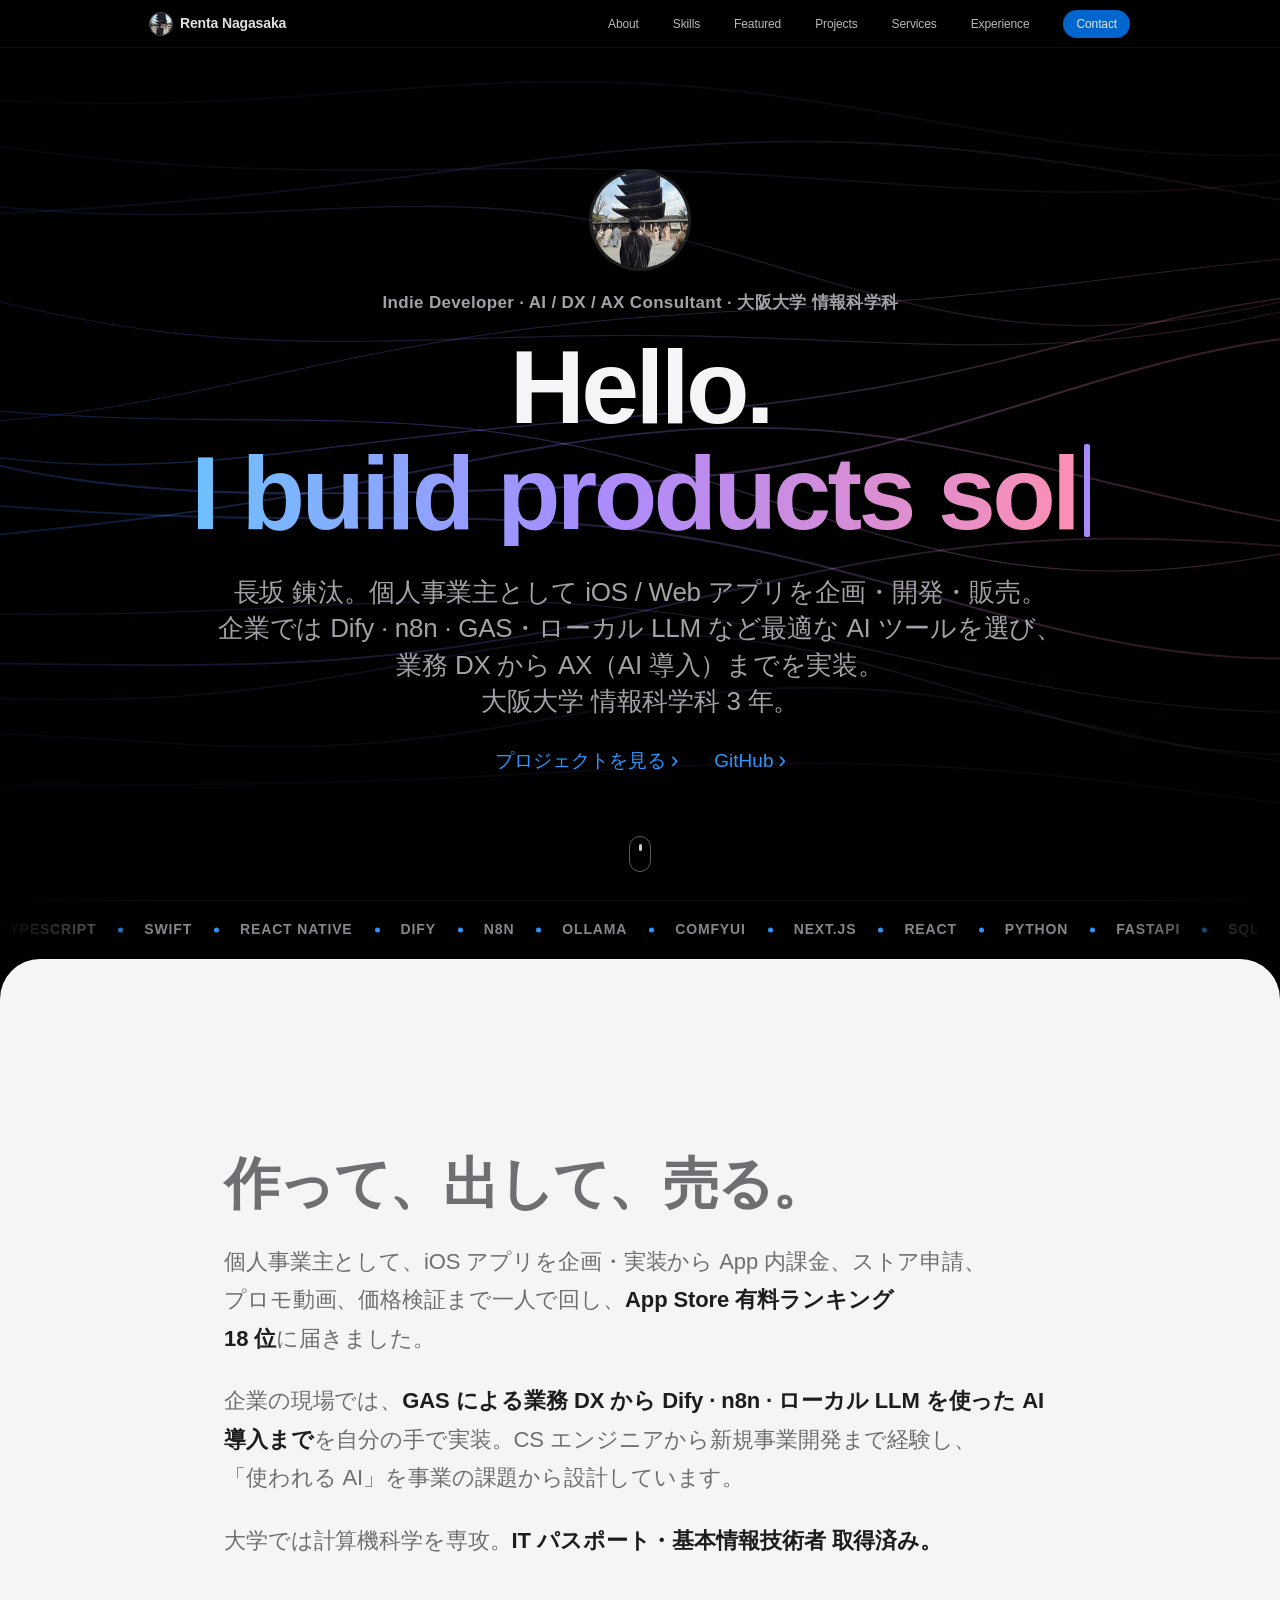
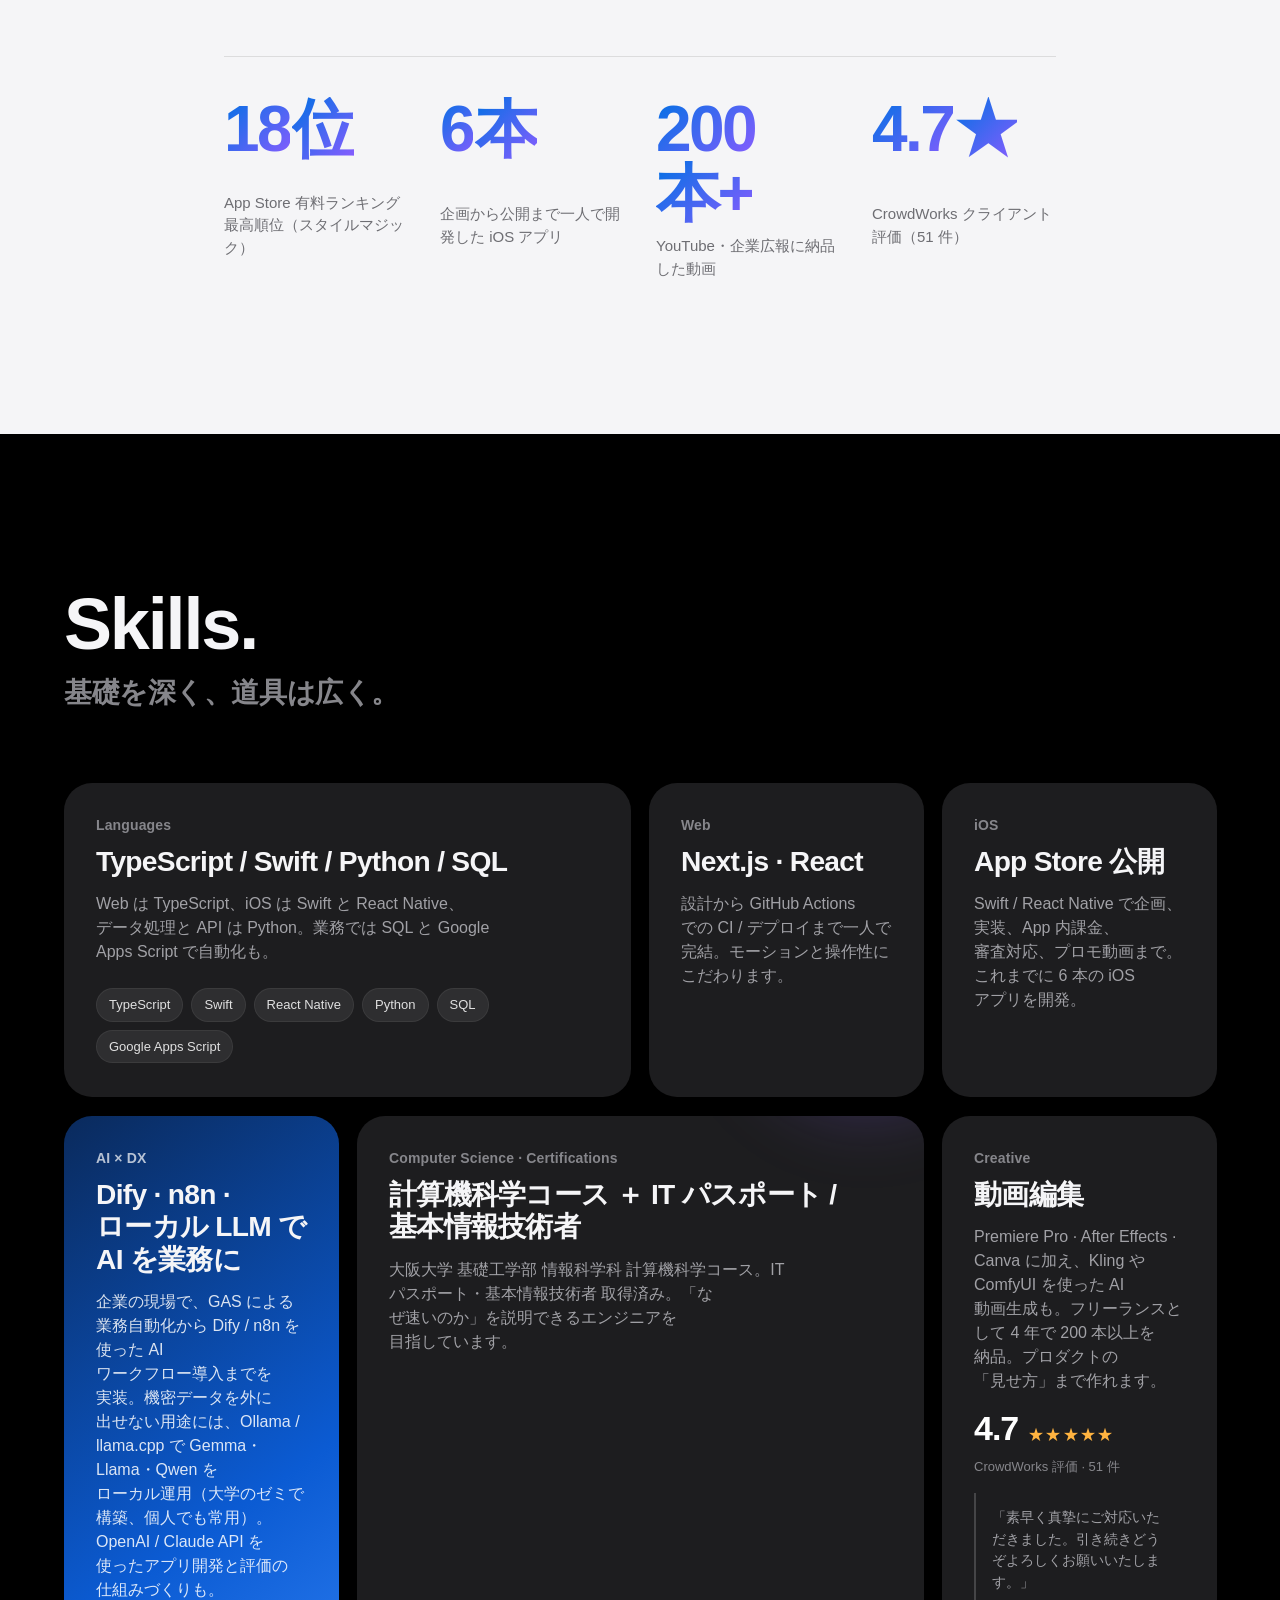
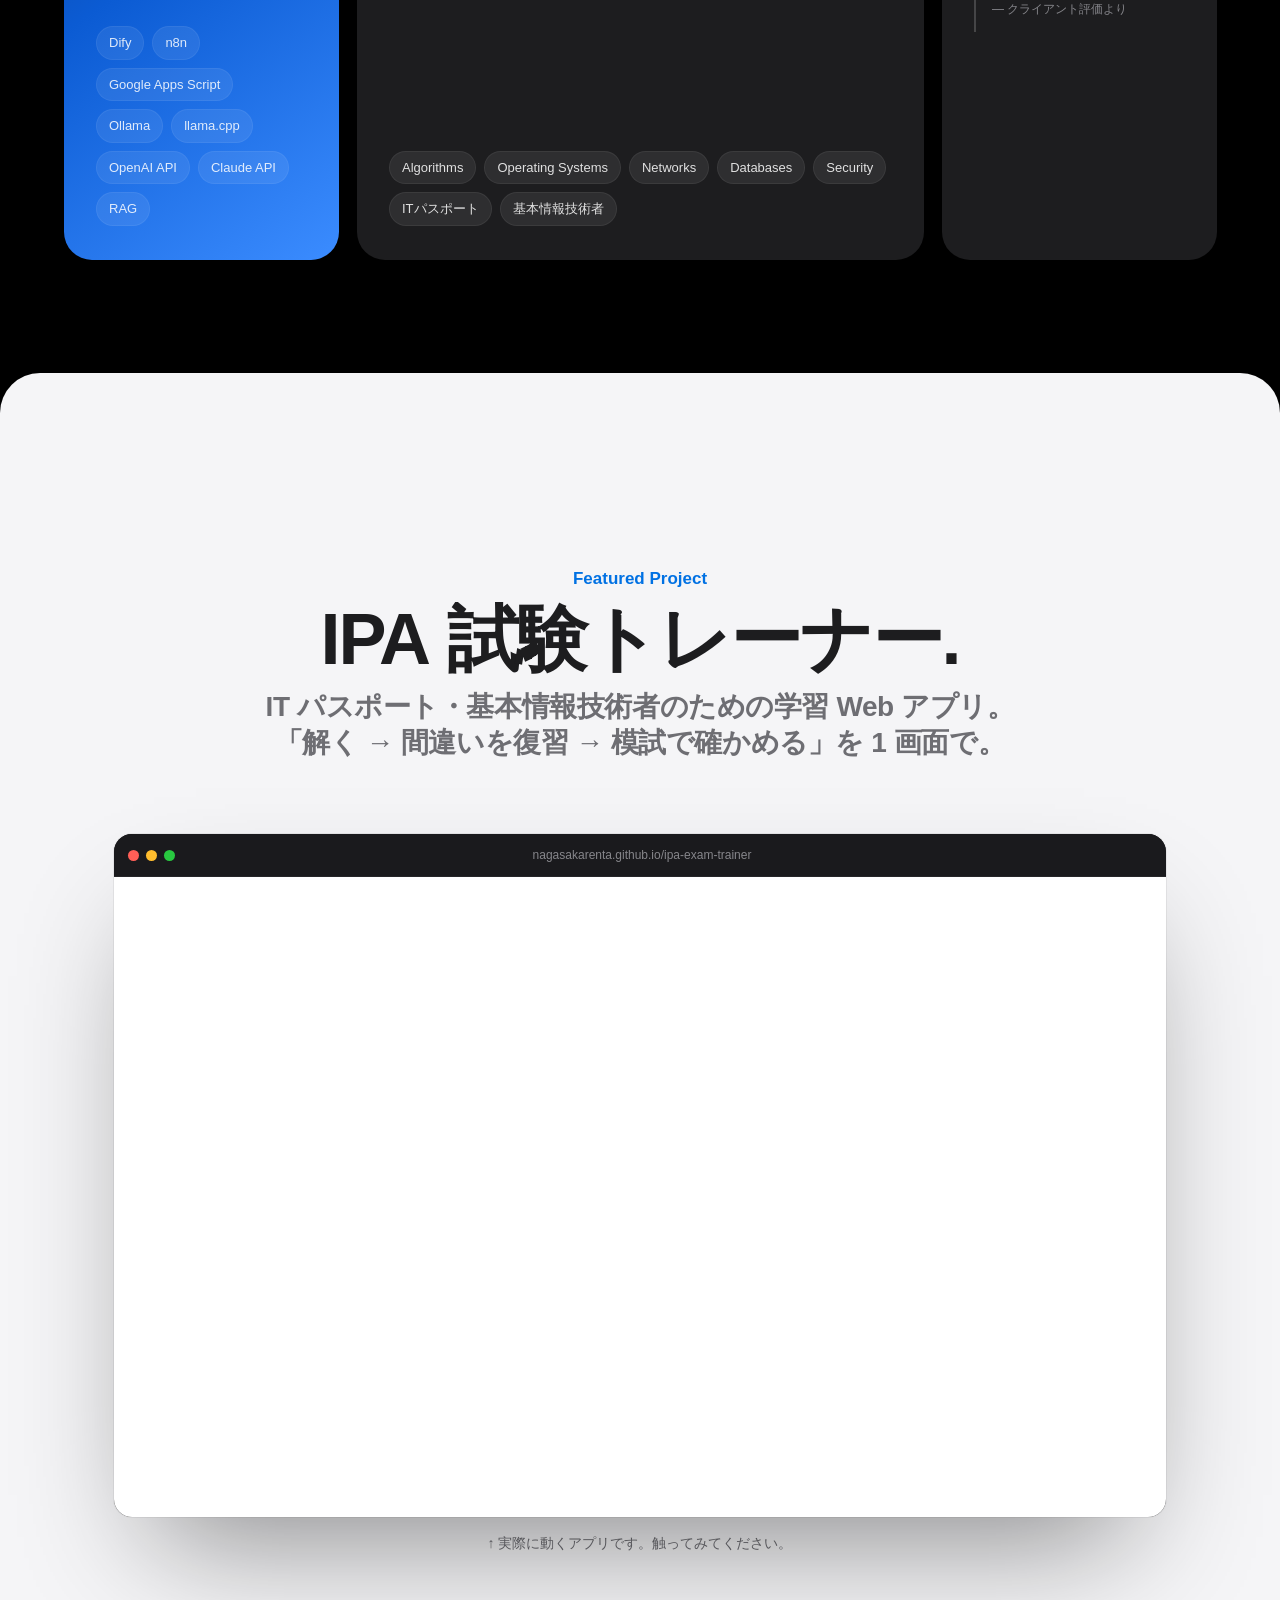
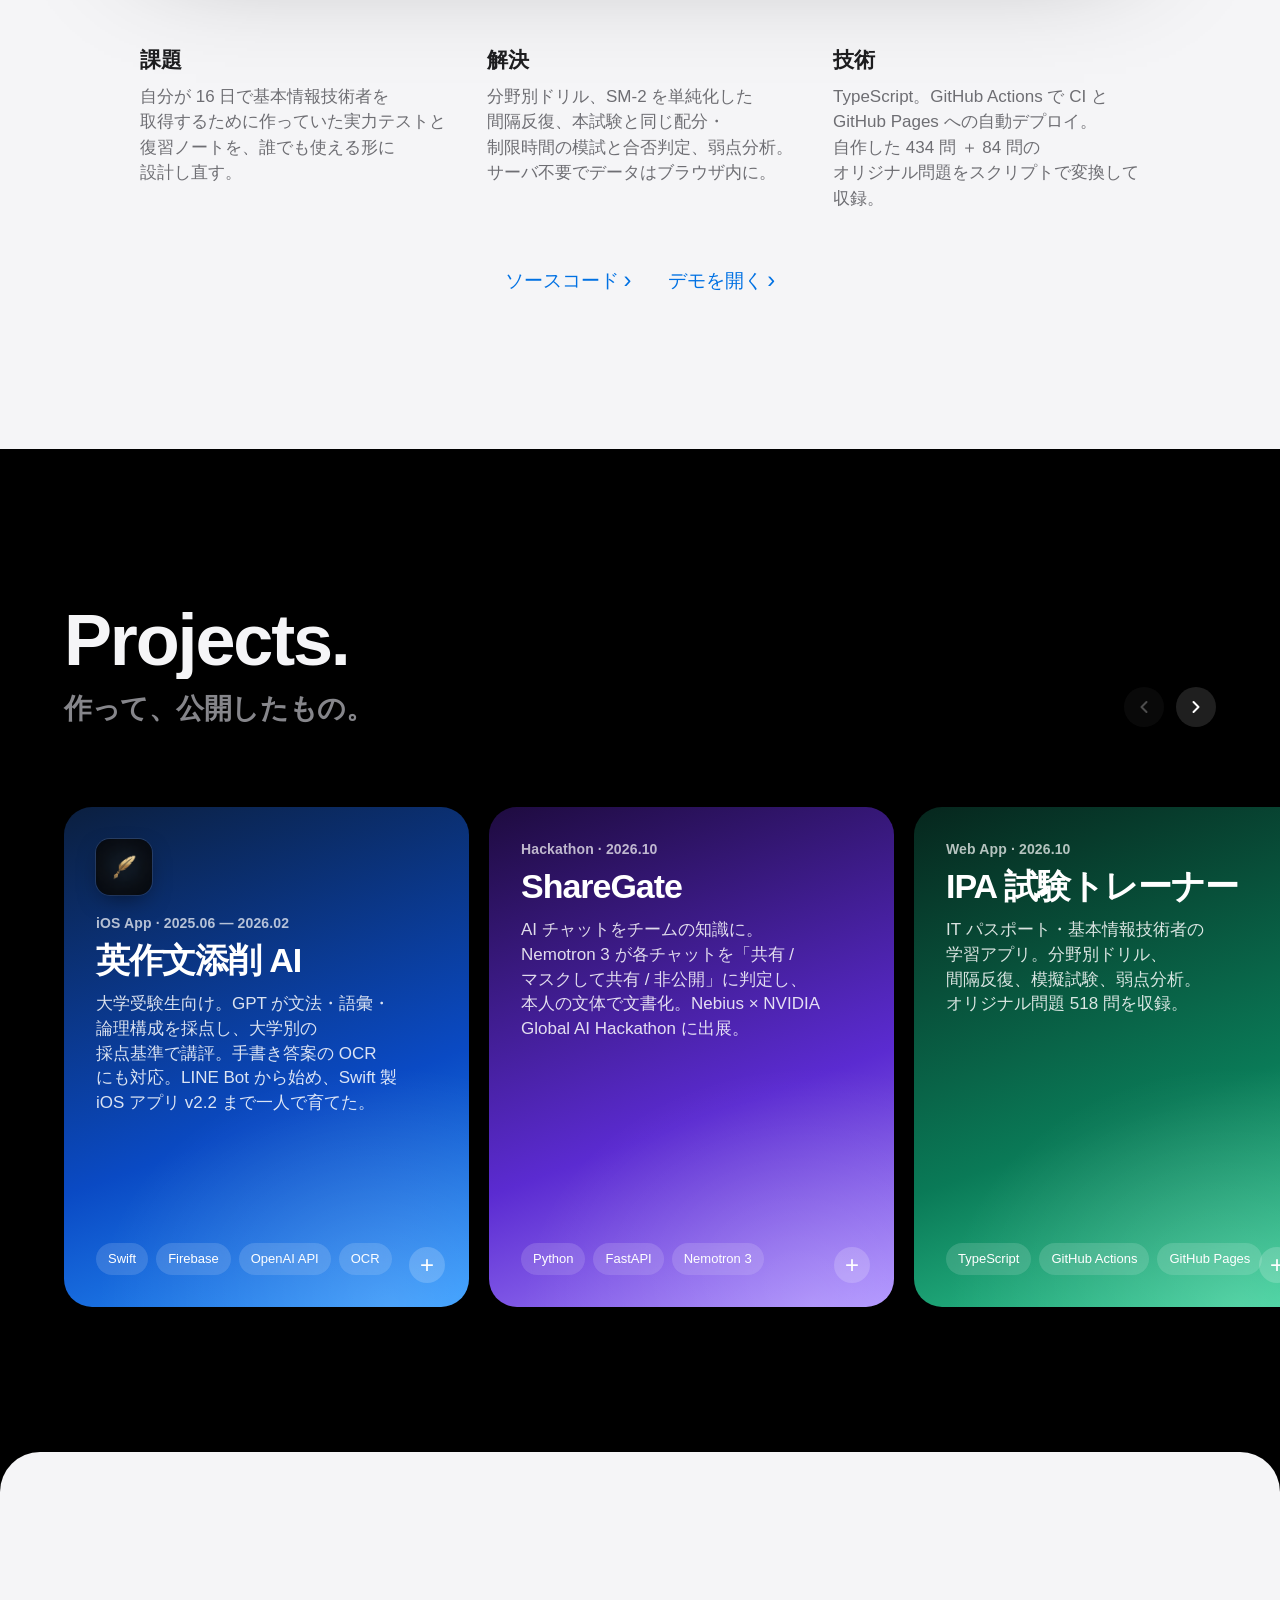
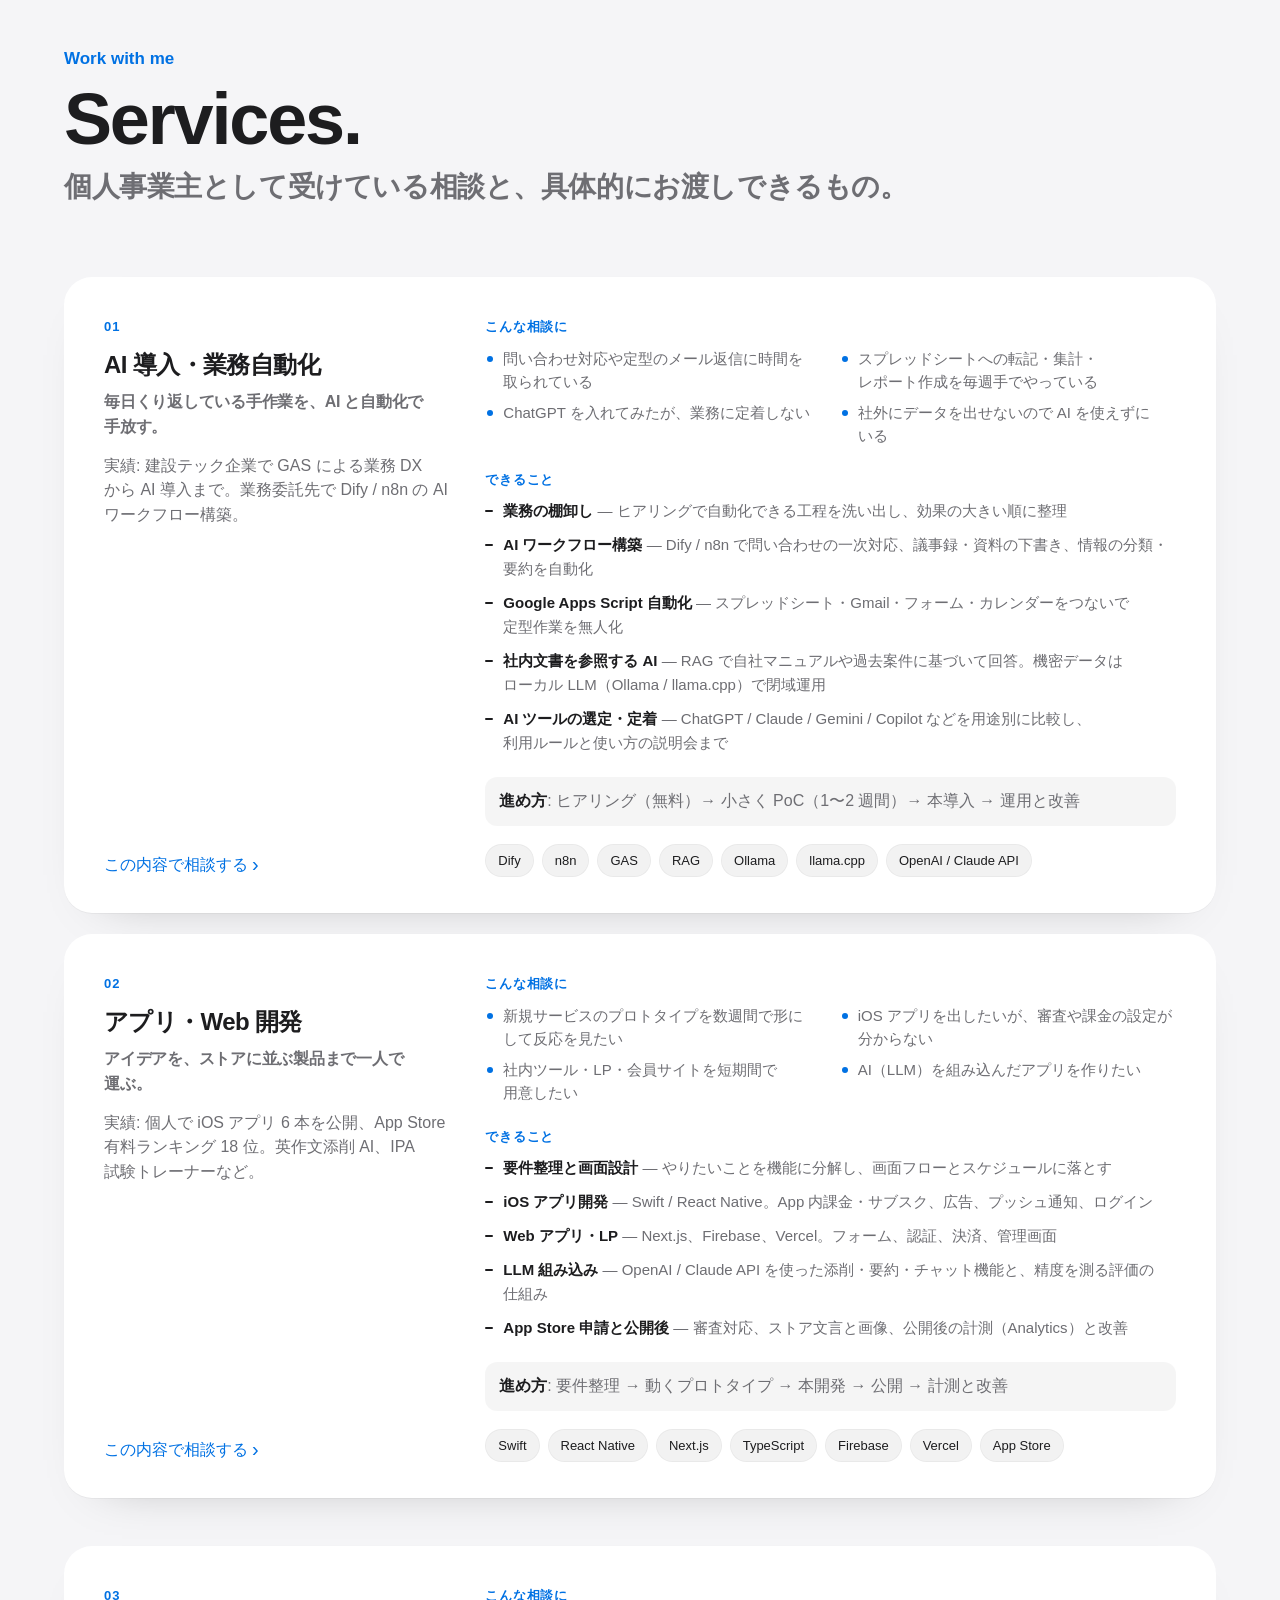
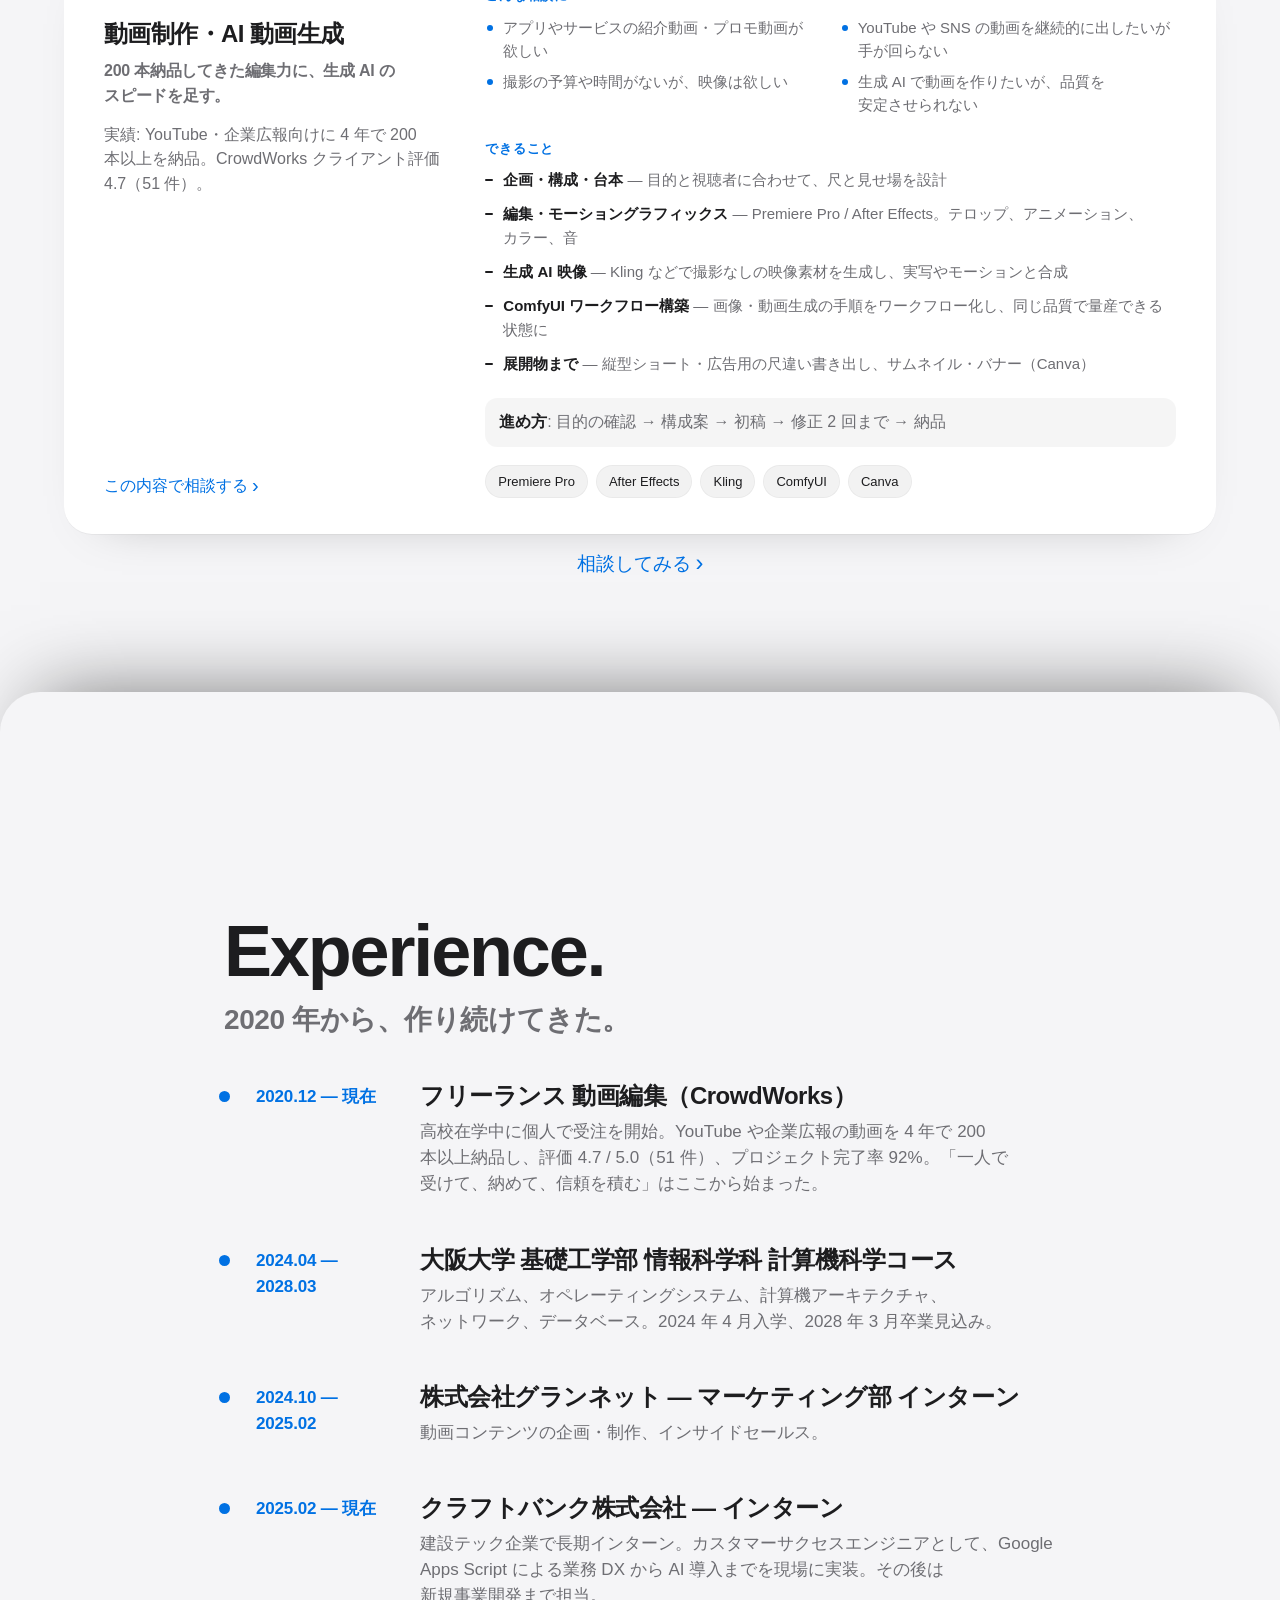
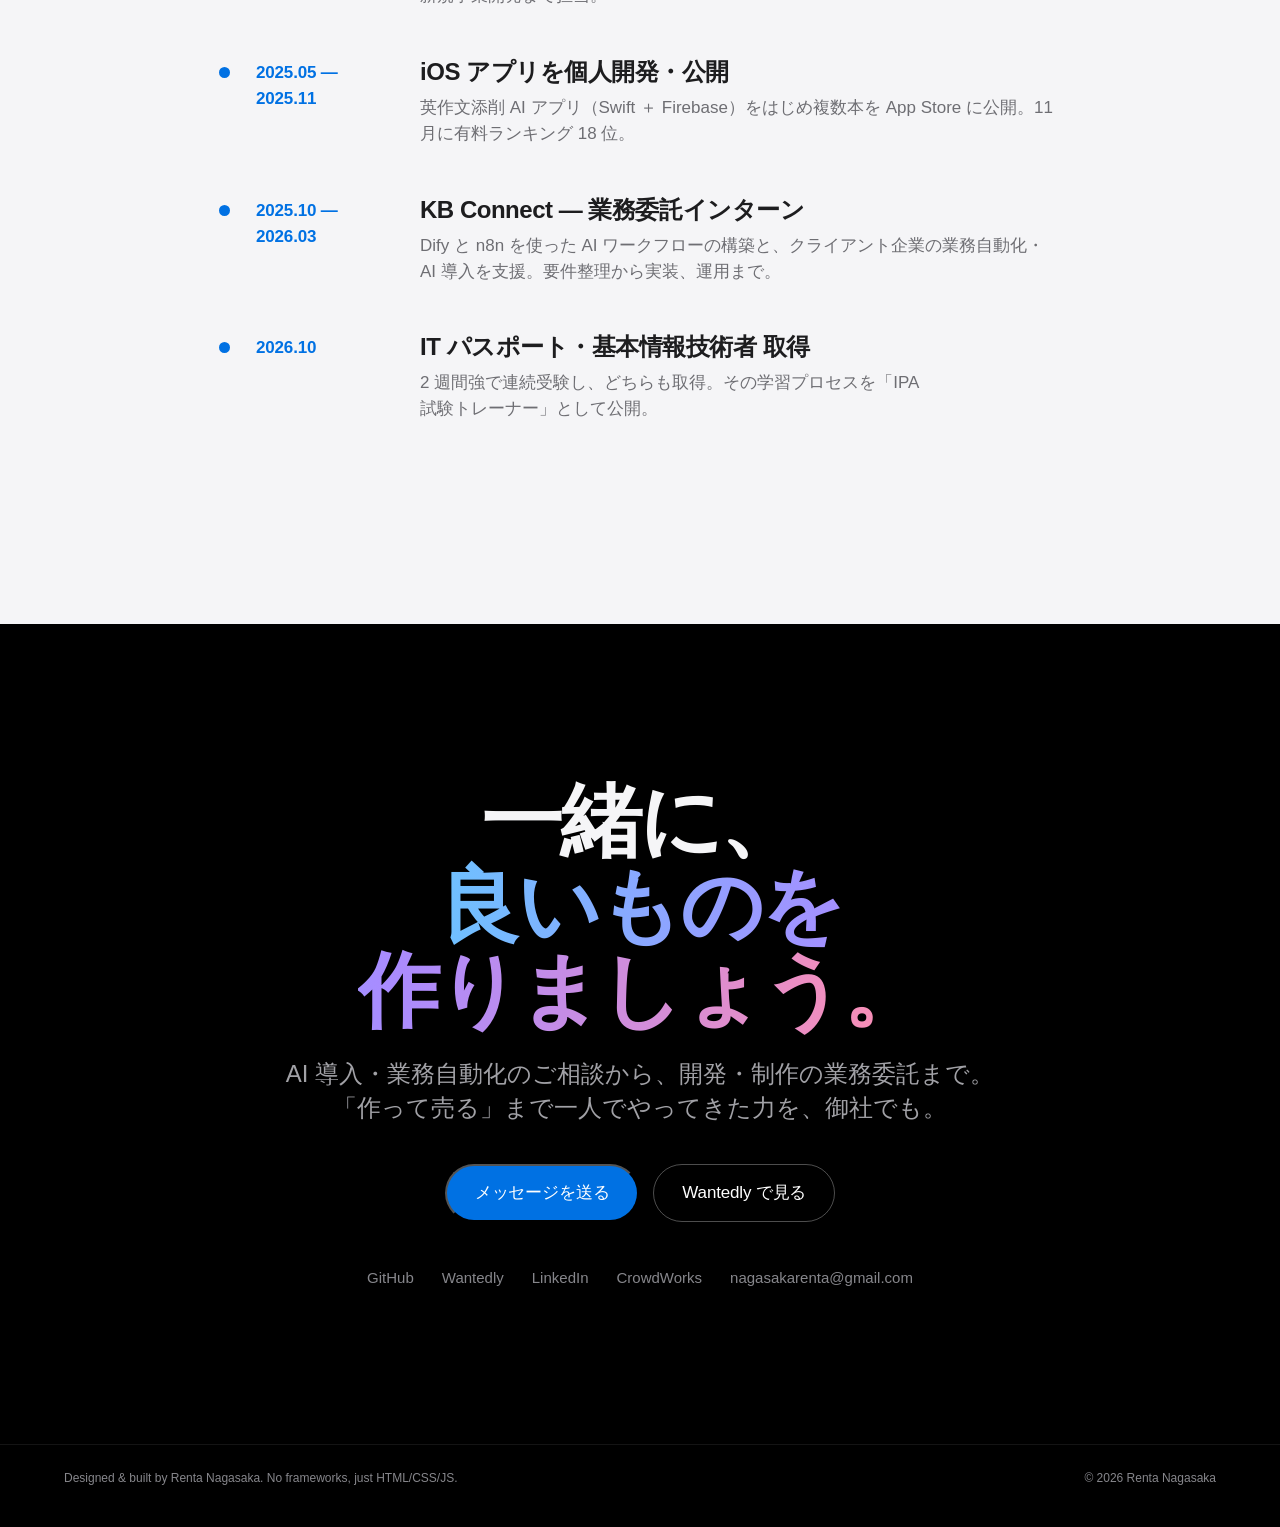
==== commit a69c7f27: "Experience in chronological order; line follows the scroll from the top down Co-Authored-By: Claude " ====
--- a/index.html
+++ b/index.html
@@ -23,7 +23,7 @@
   <meta name="theme-color" content="#000000" />
   <link rel="icon" href="assets/favicon-64.png" type="image/png" sizes="64x64" />
   <link rel="apple-touch-icon" href="assets/icon-180.png" />
-  <link rel="stylesheet" href="styles.css?v=20" />
+  <link rel="stylesheet" href="styles.css?v=21" />
 </head>
 <body class="has-intro">
 
@@ -420,57 +420,57 @@
       <div class="container container--narrow">
         <header class="section__head reveal">
           <h2 class="section__title split">Experience.</h2>
-          <p class="section__lead">学びと実践の記録。</p>
+          <p class="section__lead">2020 年から、作り続けてきた。</p>
         </header>
 
         <ol class="timeline">
           <li class="timeline__item reveal">
+            <time>2020.12 — 現在</time>
+            <div>
+              <h3>フリーランス 動画編集（CrowdWorks）</h3>
+              <p>高校在学中に個人で受注を開始。YouTube や企業広報の動画を 4 年で 200 本以上納品し、評価 4.7 / 5.0（51 件）、プロジェクト完了率 92%。「一人で受けて、納めて、信頼を積む」はここから始まった。</p>
+            </div>
+          </li>
+          <li class="timeline__item reveal" style="--d:0.05s">
+            <time>2024.04 — 2028.03</time>
+            <div>
+              <h3>大阪大学 基礎工学部 情報科学科 計算機科学コース</h3>
+              <p>アルゴリズム、オペレーティングシステム、計算機アーキテクチャ、ネットワーク、データベース。2024 年 4 月入学、2028 年 3 月卒業見込み。</p>
+            </div>
+          </li>
+          <li class="timeline__item reveal" style="--d:0.10s">
+            <time>2024.10 — 2025.02</time>
+            <div>
+              <h3>株式会社グランネット — マーケティング部 インターン</h3>
+              <p>動画コンテンツの企画・制作、インサイドセールス。</p>
+            </div>
+          </li>
+          <li class="timeline__item reveal" style="--d:0.15s">
+            <time>2025.02 — 現在</time>
+            <div>
+              <h3>クラフトバンク株式会社 — インターン</h3>
+              <p>建設テック企業で長期インターン。カスタマーサクセスエンジニアとして、Google Apps Script による業務 DX から AI 導入までを現場に実装。その後は新規事業開発まで担当。</p>
+            </div>
+          </li>
+          <li class="timeline__item reveal" style="--d:0.20s">
+            <time>2025.05 — 2025.11</time>
+            <div>
+              <h3>iOS アプリを個人開発・公開</h3>
+              <p>英作文添削 AI アプリ（Swift ＋ Firebase）をはじめ複数本を App Store に公開。11 月に有料ランキング 18 位。</p>
+            </div>
+          </li>
+          <li class="timeline__item reveal" style="--d:0.25s">
+            <time>2025.10 — 2026.03</time>
+            <div>
+              <h3>KB Connect — 業務委託インターン</h3>
+              <p>Dify と n8n を使った AI ワークフローの構築と、クライアント企業の業務自動化・AI 導入を支援。要件整理から実装、運用まで。</p>
+            </div>
+          </li>
+          <li class="timeline__item reveal" style="--d:0.30s">
             <time>2026.10</time>
             <div>
               <h3>IT パスポート・基本情報技術者 取得</h3>
               <p>2 週間強で連続受験し、どちらも取得。その学習プロセスを「IPA 試験トレーナー」として公開。</p>
-            </div>
-          </li>
-          <li class="timeline__item reveal" style="--d:.05s">
-            <time>2025.10 — 2026.03</time>
-            <div>
-              <h3>KB Connect — 業務委託インターン</h3>
-              <p>Dify と n8n を使った AI ワークフローの構築と、クライアント企業の業務自動化・AI 導入を支援。要件整理から実装、運用まで。</p>
-            </div>
-          </li>
-          <li class="timeline__item reveal" style="--d:.1s">
-            <time>2025.02 — 現在</time>
-            <div>
-              <h3>クラフトバンク株式会社 — インターン</h3>
-              <p>建設テック企業で長期インターン。カスタマーサクセスエンジニアとして、Google Apps Script による業務 DX から AI 導入までを現場に実装。その後は新規事業開発まで担当。</p>
-            </div>
-          </li>
-          <li class="timeline__item reveal" style="--d:.15s">
-            <time>2025.05 — 2025.11</time>
-            <div>
-              <h3>iOS アプリを個人開発・公開</h3>
-              <p>英作文添削 AI アプリ（Swift ＋ Firebase）をはじめ複数本を App Store に公開。11 月に有料ランキング 18 位。</p>
-            </div>
-          </li>
-          <li class="timeline__item reveal" style="--d:.2s">
-            <time>2024.10 — 2025.02</time>
-            <div>
-              <h3>株式会社グランネット — マーケティング部 インターン</h3>
-              <p>動画コンテンツの企画・制作、インサイドセールス。</p>
-            </div>
-          </li>
-          <li class="timeline__item reveal" style="--d:.25s">
-            <time>2024.04 — 2028.03</time>
-            <div>
-              <h3>大阪大学 基礎工学部 情報科学科 計算機科学コース</h3>
-              <p>アルゴリズム、オペレーティングシステム、計算機アーキテクチャ、ネットワーク、データベース。2024 年 4 月入学、2028 年 3 月卒業見込み。</p>
-            </div>
-          </li>
-          <li class="timeline__item reveal" style="--d:.3s">
-            <time>2020.12 — 現在</time>
-            <div>
-              <h3>フリーランス 動画編集（CrowdWorks）</h3>
-              <p>高校在学中に個人で受注を開始。YouTube や企業広報の動画を 4 年で 200 本以上納品。評価 4.7 / 5.0（51 件）、プロジェクト完了率 92%。「一人で受けて、納めて、信頼を積む」の原点。</p>
             </div>
           </li>
         </ol>
@@ -662,6 +662,6 @@
     </div>
   </dialog>
 
-  <script src="script.js?v=17" defer></script>
+  <script src="script.js?v=18" defer></script>
 </body>
 </html>
--- a/styles.css
+++ b/styles.css
@@ -1138,38 +1138,37 @@
 html.modal-open body { position: fixed; left: 0; right: 0; width: 100%; }
 
 /* ==========================================================
-   Experience: when the list comes into view, the line is drawn once from the
-   oldest entry (bottom, 2020.12) up to now (top) and the dots light up in that order.
-   Text is always fully visible; only the line and dots animate.
+   Experience (oldest → newest): the line is drawn from the top down as you scroll,
+   its tip staying around the lower half of the screen; dots light up as the tip passes.
+   --p (0..1) is set by script.js from the scroll position. Text never dims.
    ========================================================== */
-.timeline { --draw: 1.6s; }
+.timeline { --p: 0; }
 .timeline::before {
   width: 2px; left: -0.5px; top: 10px; bottom: 10px;
-  background: linear-gradient(0deg, #0071e3, #8a5cff 60%, #ff5c8a);
-  transform-origin: bottom; transform: scaleY(0);
+  background: linear-gradient(180deg, #ff5c8a, #8a5cff 40%, #0071e3);
+  transform-origin: top; transform: scaleY(var(--p));
   animation: none; transition: none;
 }
-.timeline.is-drawing::before { animation: tl-grow var(--draw) cubic-bezier(.4, 0, .2, 1) forwards; }
 .timeline::after {
-  /* glowing head that rides the tip of the line while it climbs */
-  content: ""; position: absolute; left: -5px; top: calc(100% - 20px); width: 11px; height: 11px; border-radius: 50%;
+  /* glowing head riding on the tip of the line */
+  content: ""; position: absolute; left: -5px; width: 11px; height: 11px; border-radius: 50%;
+  top: calc(10px + var(--p) * (100% - 20px));
   background: #fff; box-shadow: 0 0 0 4px rgba(0,113,227,.25), 0 0 24px 6px rgba(41,151,255,.55);
-  opacity: 0; animation: none;
-}
-.timeline.is-drawing::after { animation: tl-head var(--draw) cubic-bezier(.4, 0, .2, 1) forwards; }
+  opacity: var(--head, 0); transition: opacity .3s; animation: none;
+}
 .timeline__item { opacity: 1; }
 .timeline__item::before {
   background: var(--offwhite); border: 2px solid rgba(0,113,227,.4);
-  transform: scale(.7); opacity: .8;
+  transform: scale(.7); opacity: .85;
   transition: transform .45s cubic-bezier(.34, 1.56, .64, 1), opacity .3s, background .3s, box-shadow .4s, border-color .3s;
 }
 .timeline__item.is-lit::before {
   transform: scale(1); opacity: 1; background: var(--blue-dark); border-color: var(--blue-dark);
   box-shadow: 0 0 0 6px rgba(0,113,227,.14);
 }
+.timeline__item:first-child::before { box-shadow: none; }
+.timeline__item:last-child.is-lit::before { box-shadow: 0 0 0 6px rgba(0,113,227,.18), 0 0 22px 4px rgba(41,151,255,.45); }
 .timeline__item time { color: var(--blue-dark); }
-@keyframes tl-grow { from { transform: scaleY(0); } to { transform: scaleY(1); } }
-@keyframes tl-head { 0% { top: calc(100% - 20px); opacity: 0; } 6% { opacity: 1; } 92% { opacity: 1; } 100% { top: 10px; opacity: 0; } }
 @supports (animation-timeline: scroll()) {
   @media (prefers-reduced-motion: no-preference) {
     .timeline__item { animation: row-slide linear both; animation-timeline: view(); animation-range: entry 0% entry 50%; }
@@ -1177,7 +1176,10 @@
 }
 @keyframes row-slide { from { translate: -18px 0; } to { translate: 0 0; } }
 @media (prefers-reduced-motion: reduce) {
-  .timeline::before, .timeline.is-drawing::before { transform: none; animation: none; }
+  .timeline { --p: 1; }
+  .timeline::after { display: none; }
+  .timeline__item::before { transform: none; opacity: 1; background: var(--blue-dark); border-color: var(--blue-dark); }
+}
   .timeline::after { display: none; }
   .timeline__item::before { transform: none; opacity: 1; background: var(--blue-dark); border-color: var(--blue-dark); }
 }
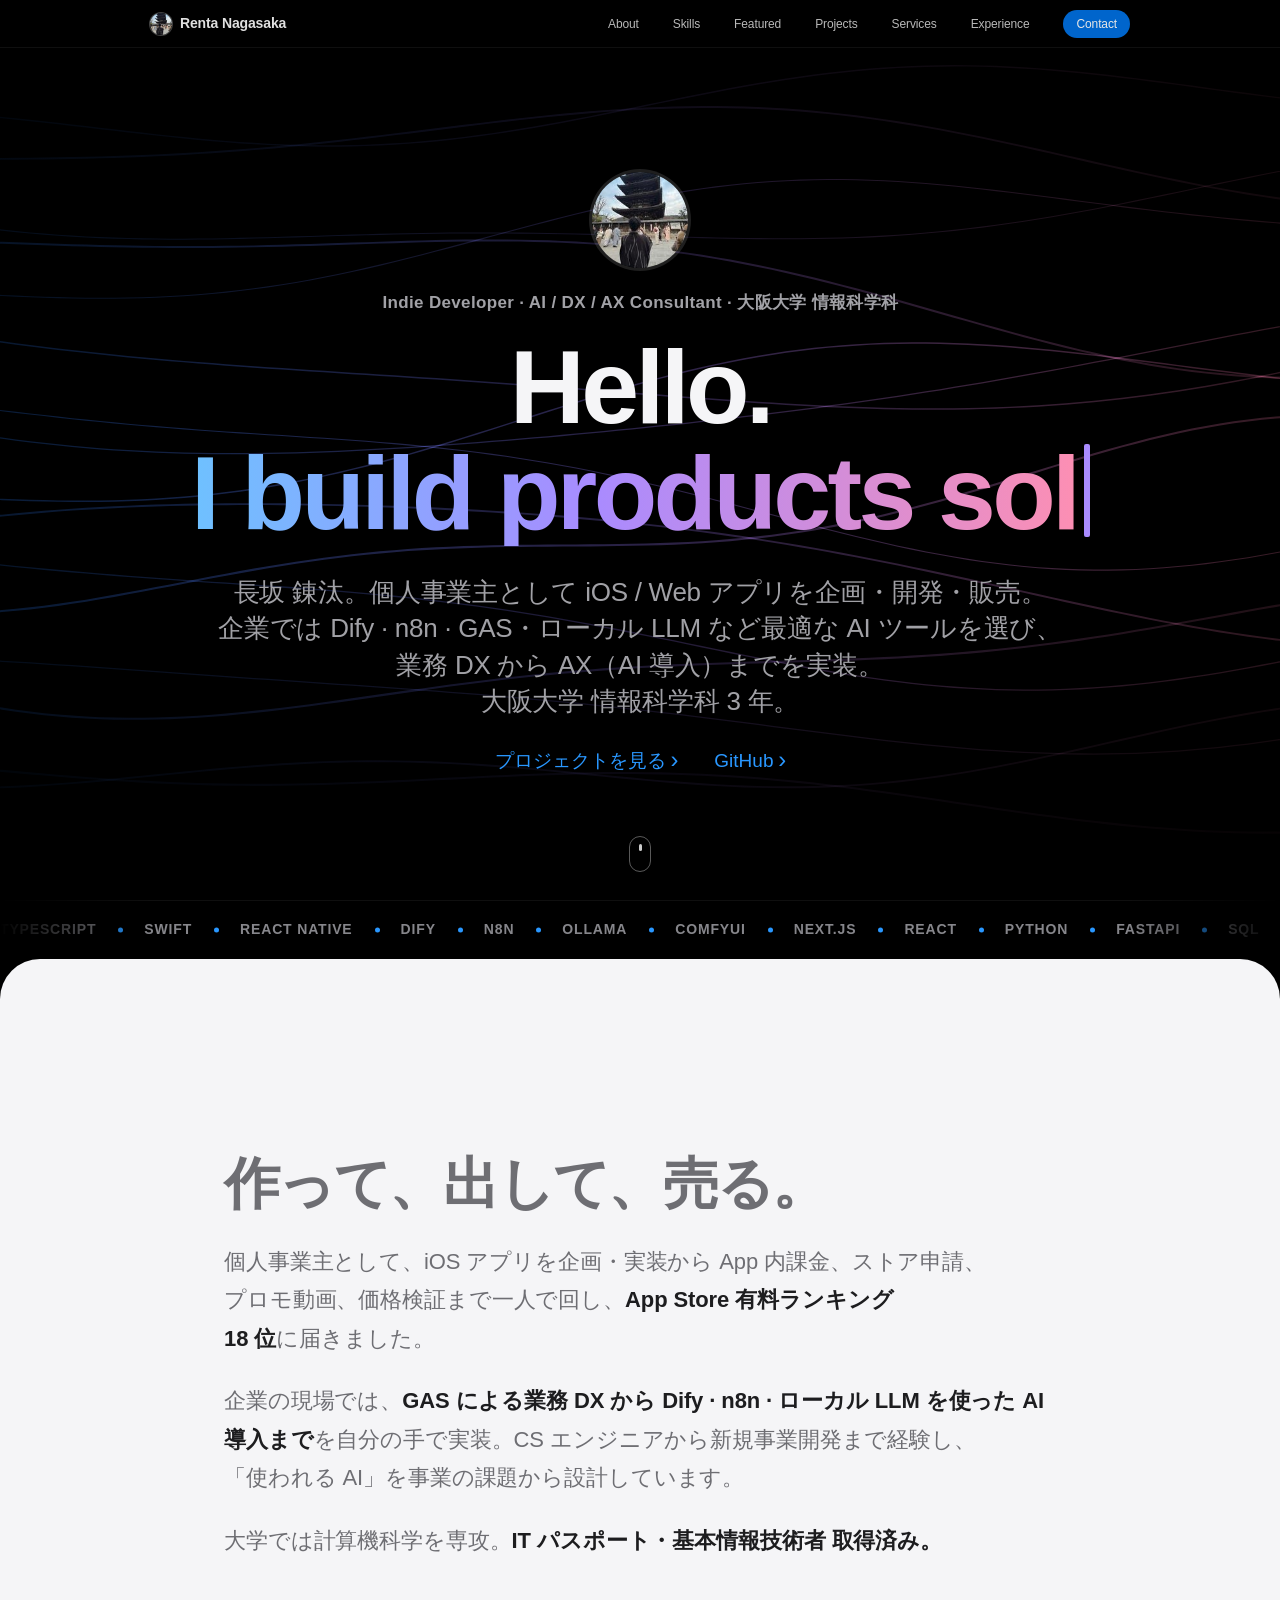
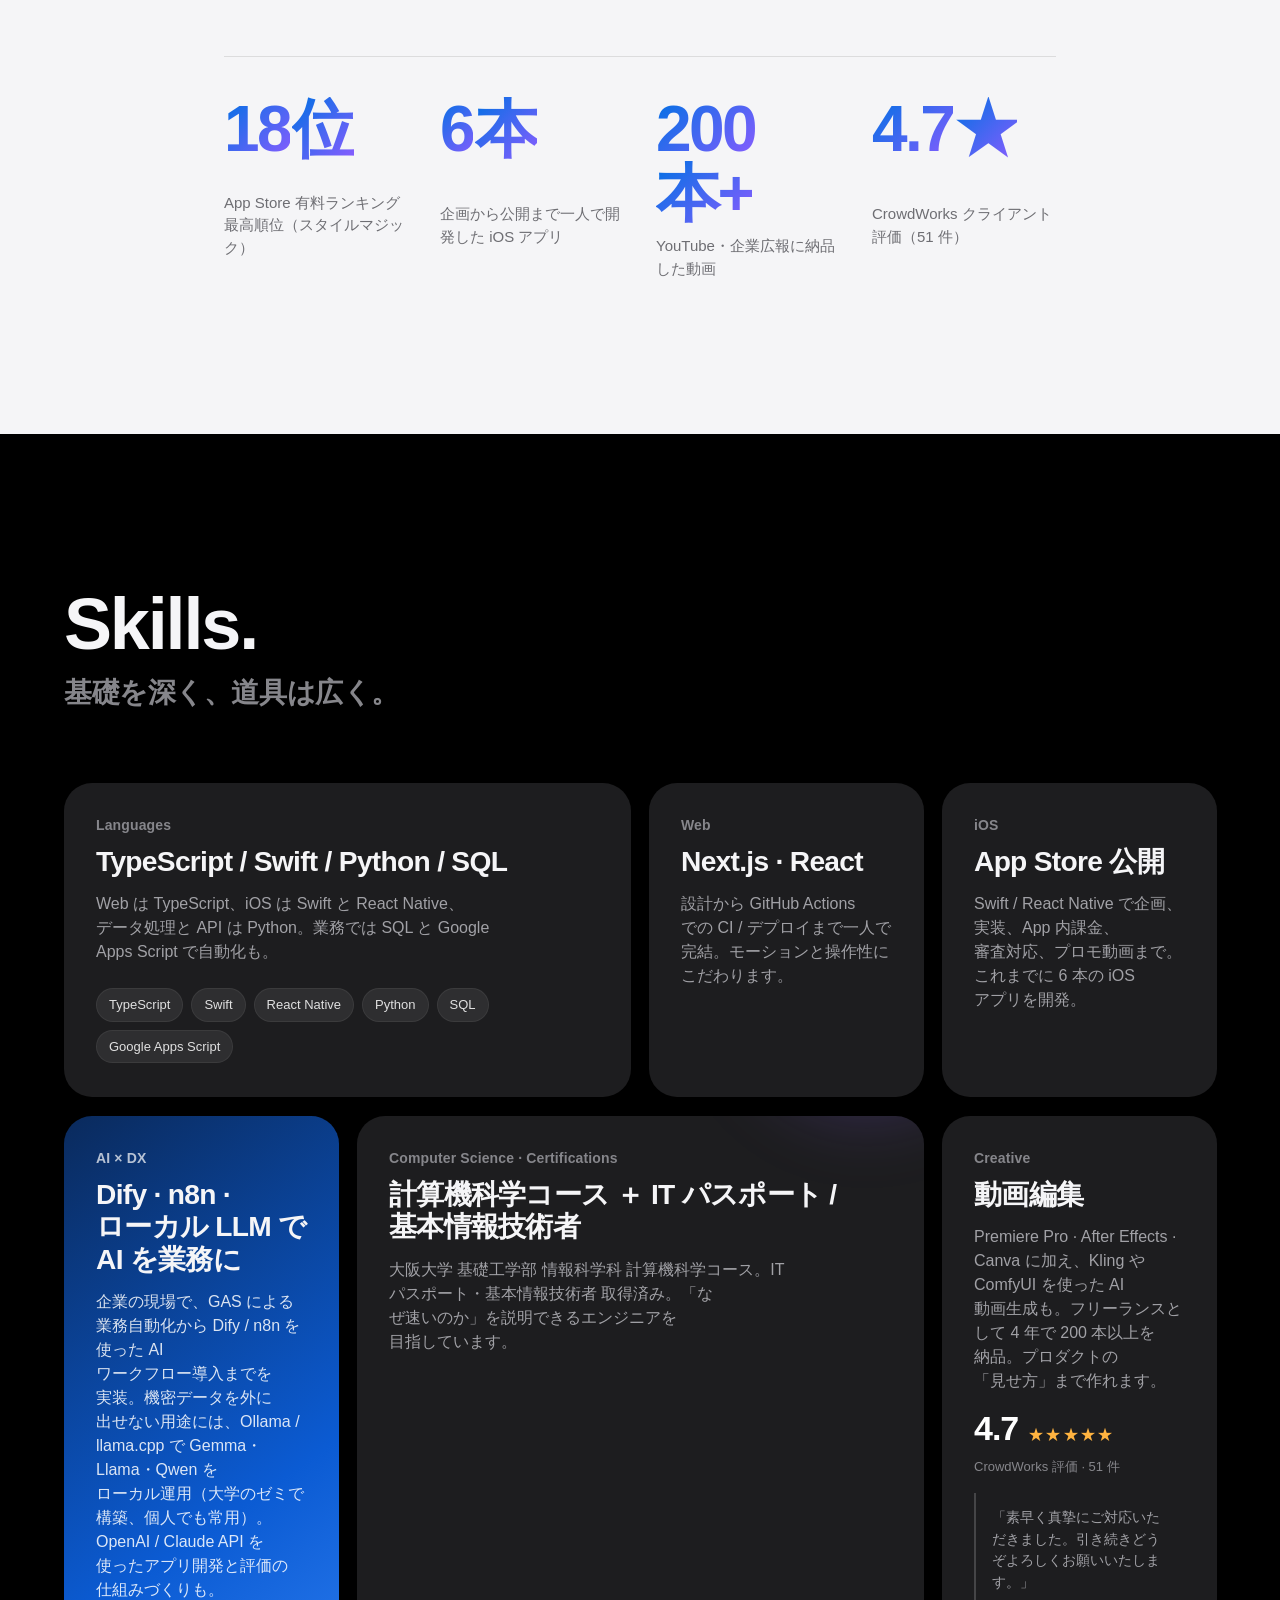
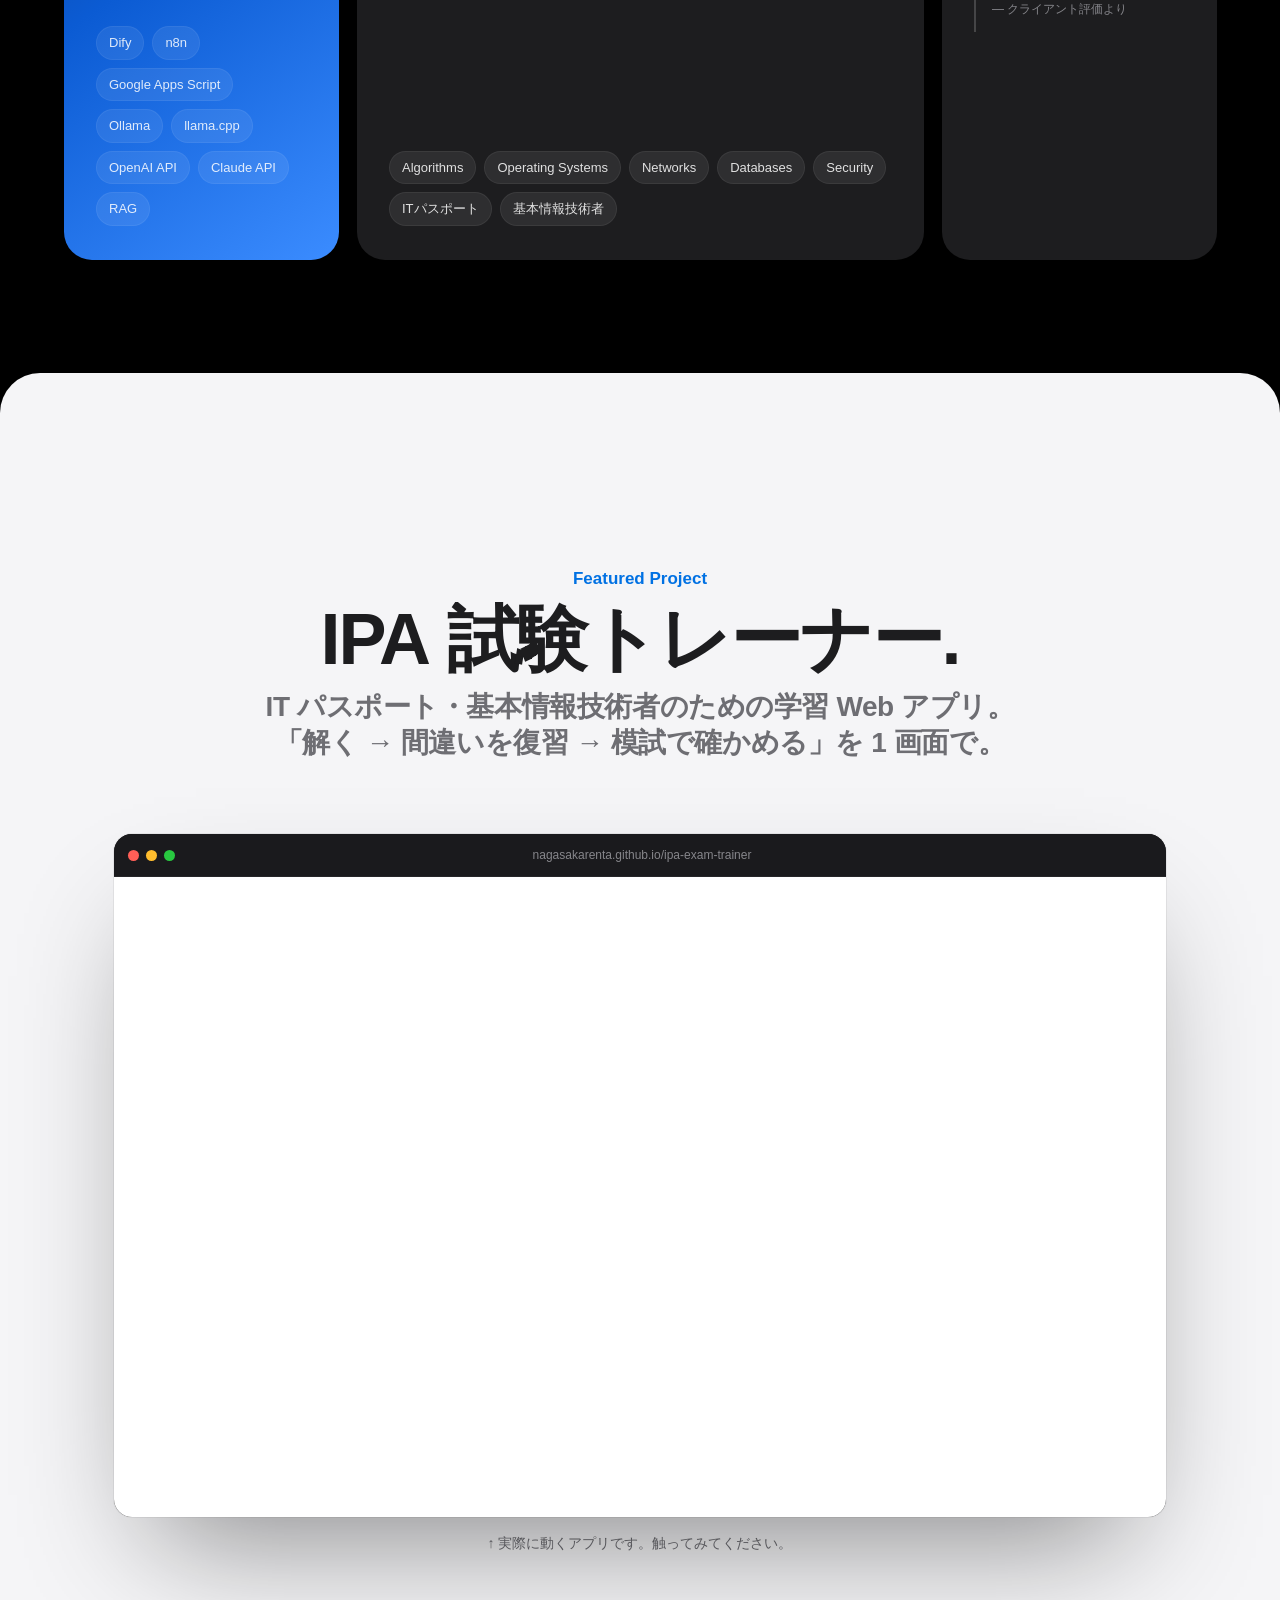
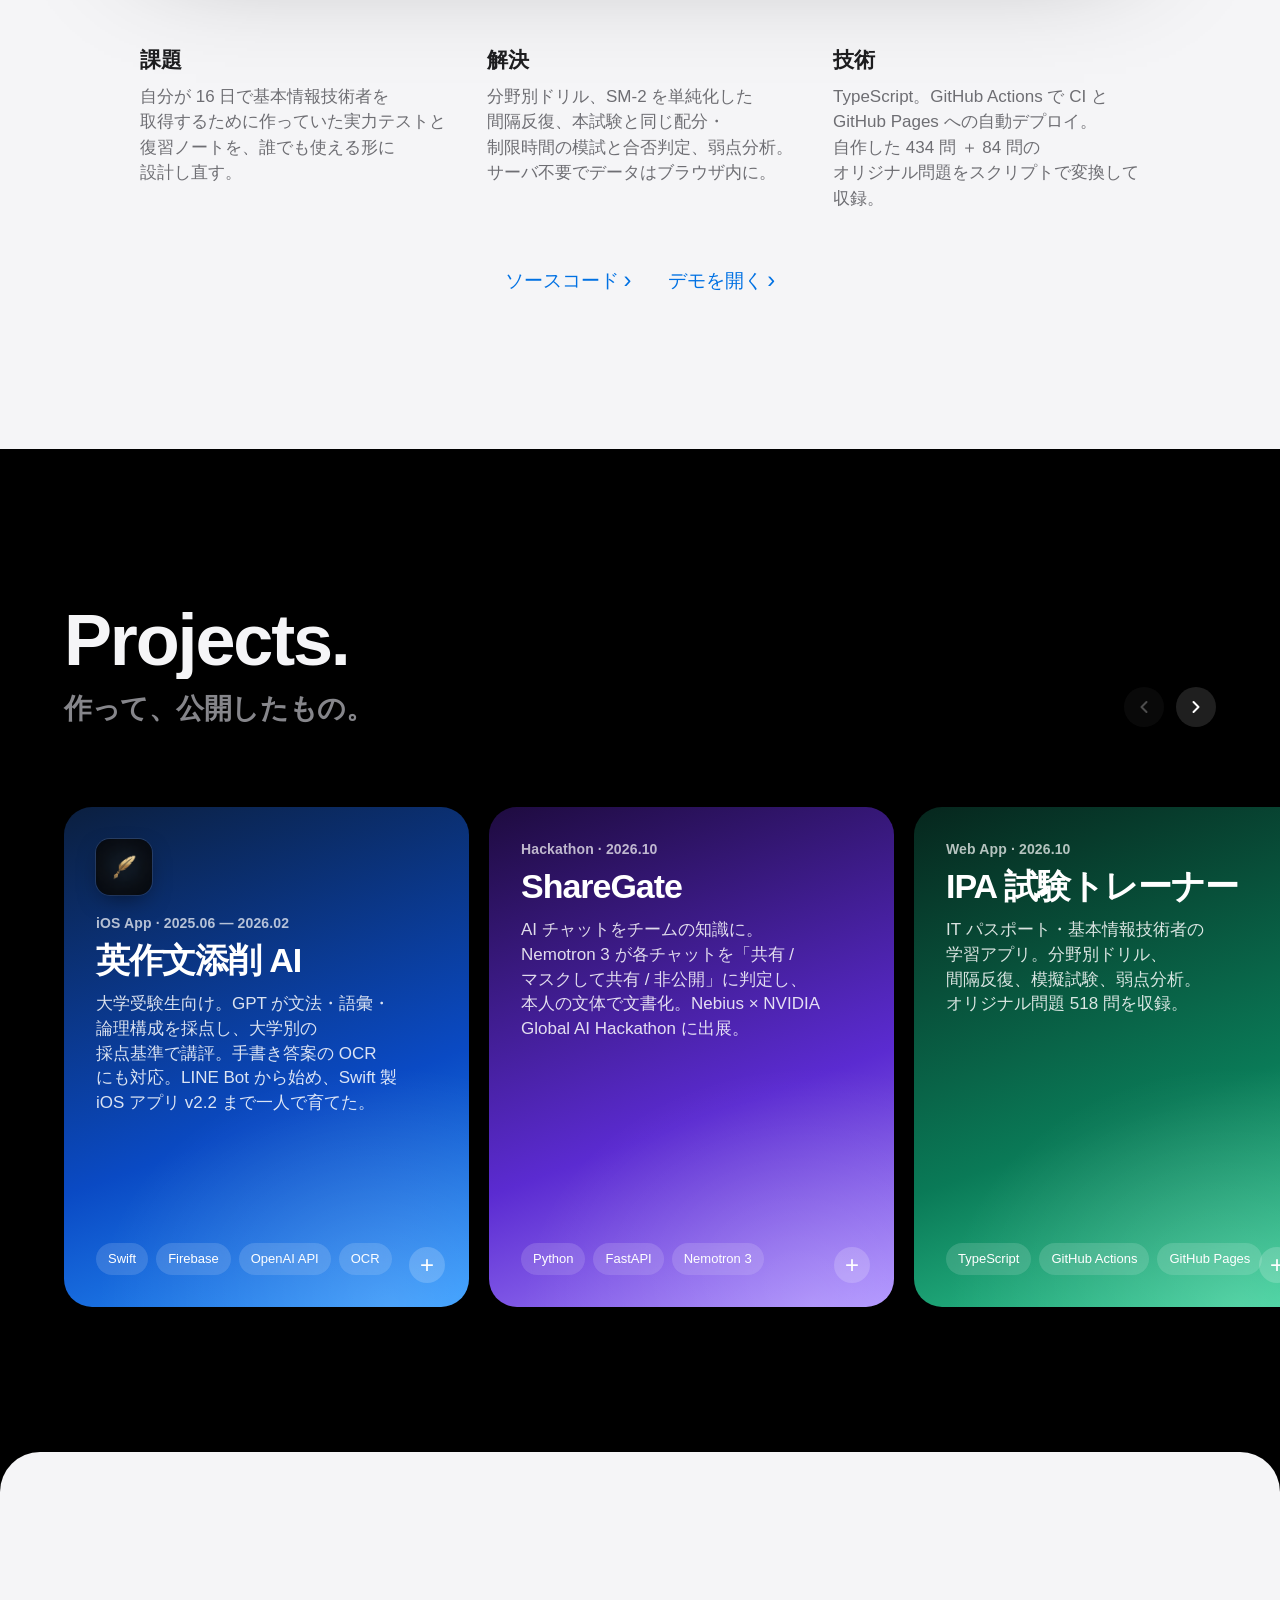
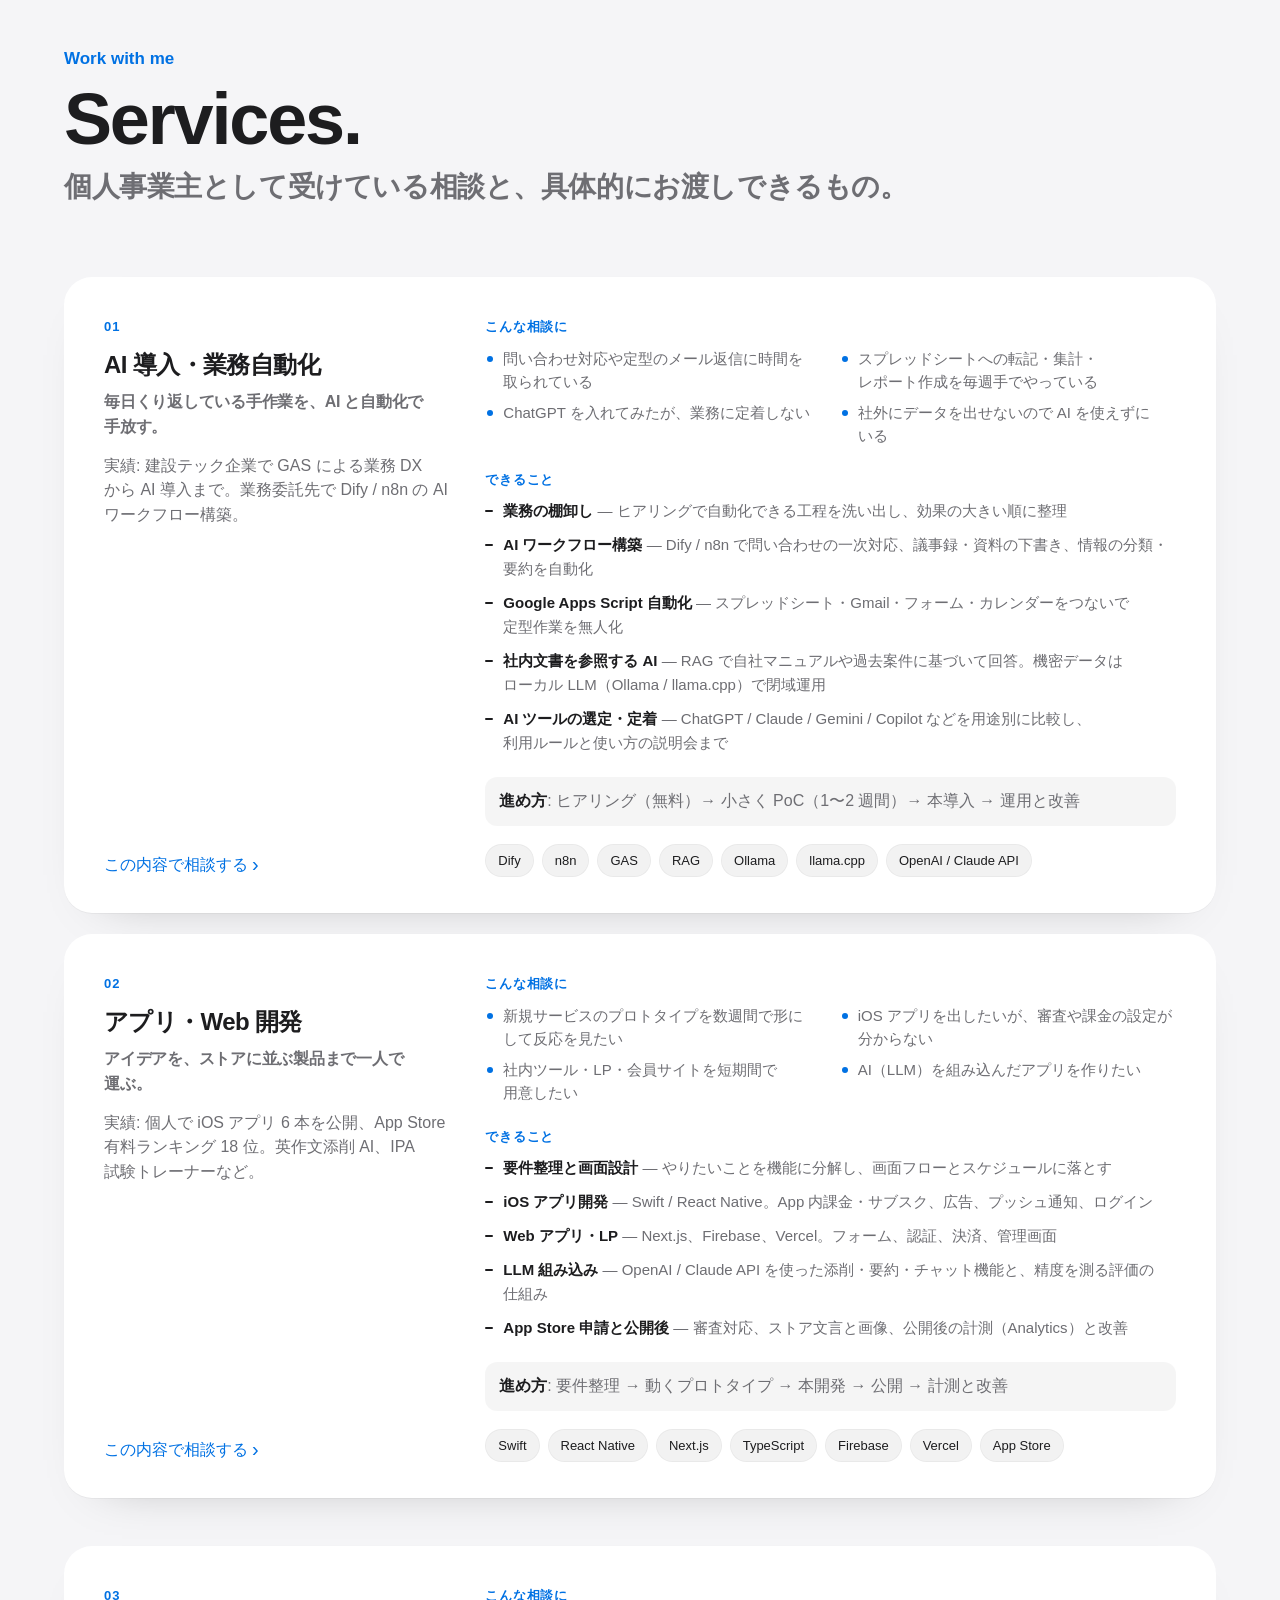
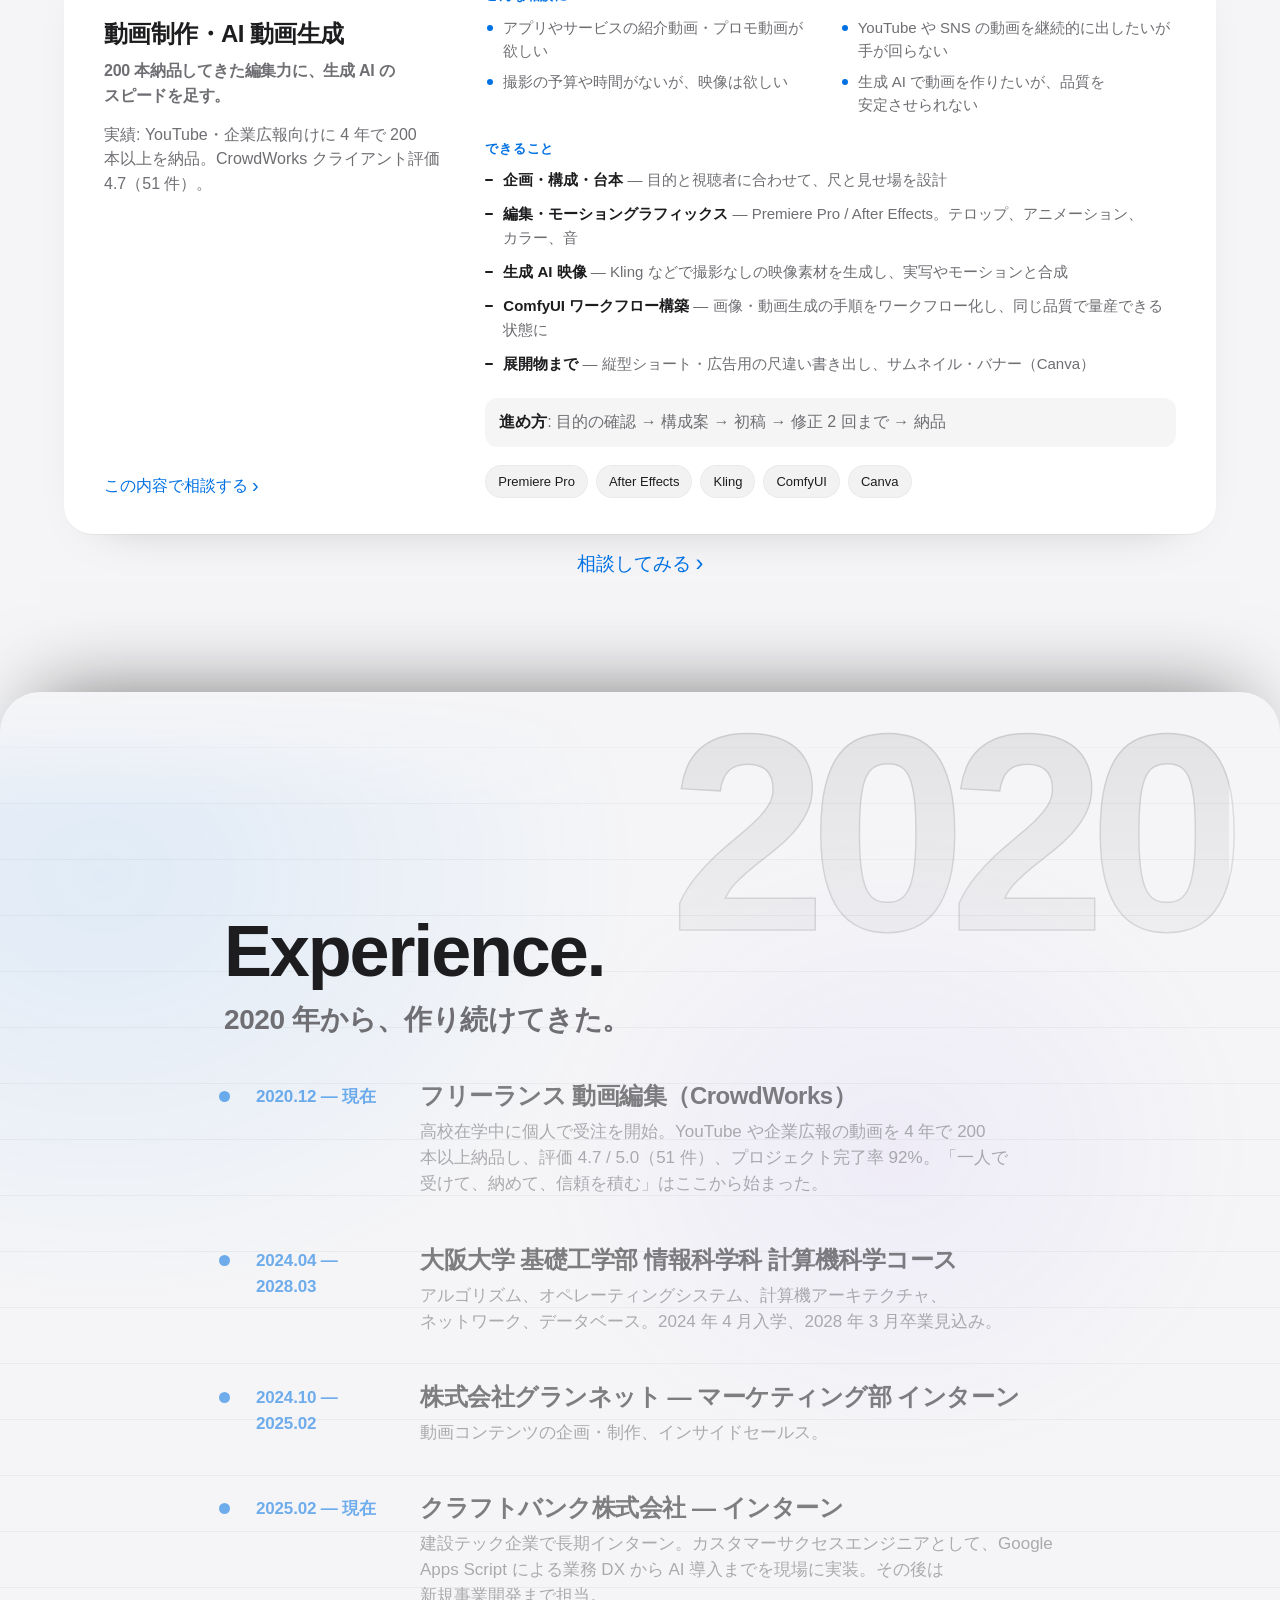
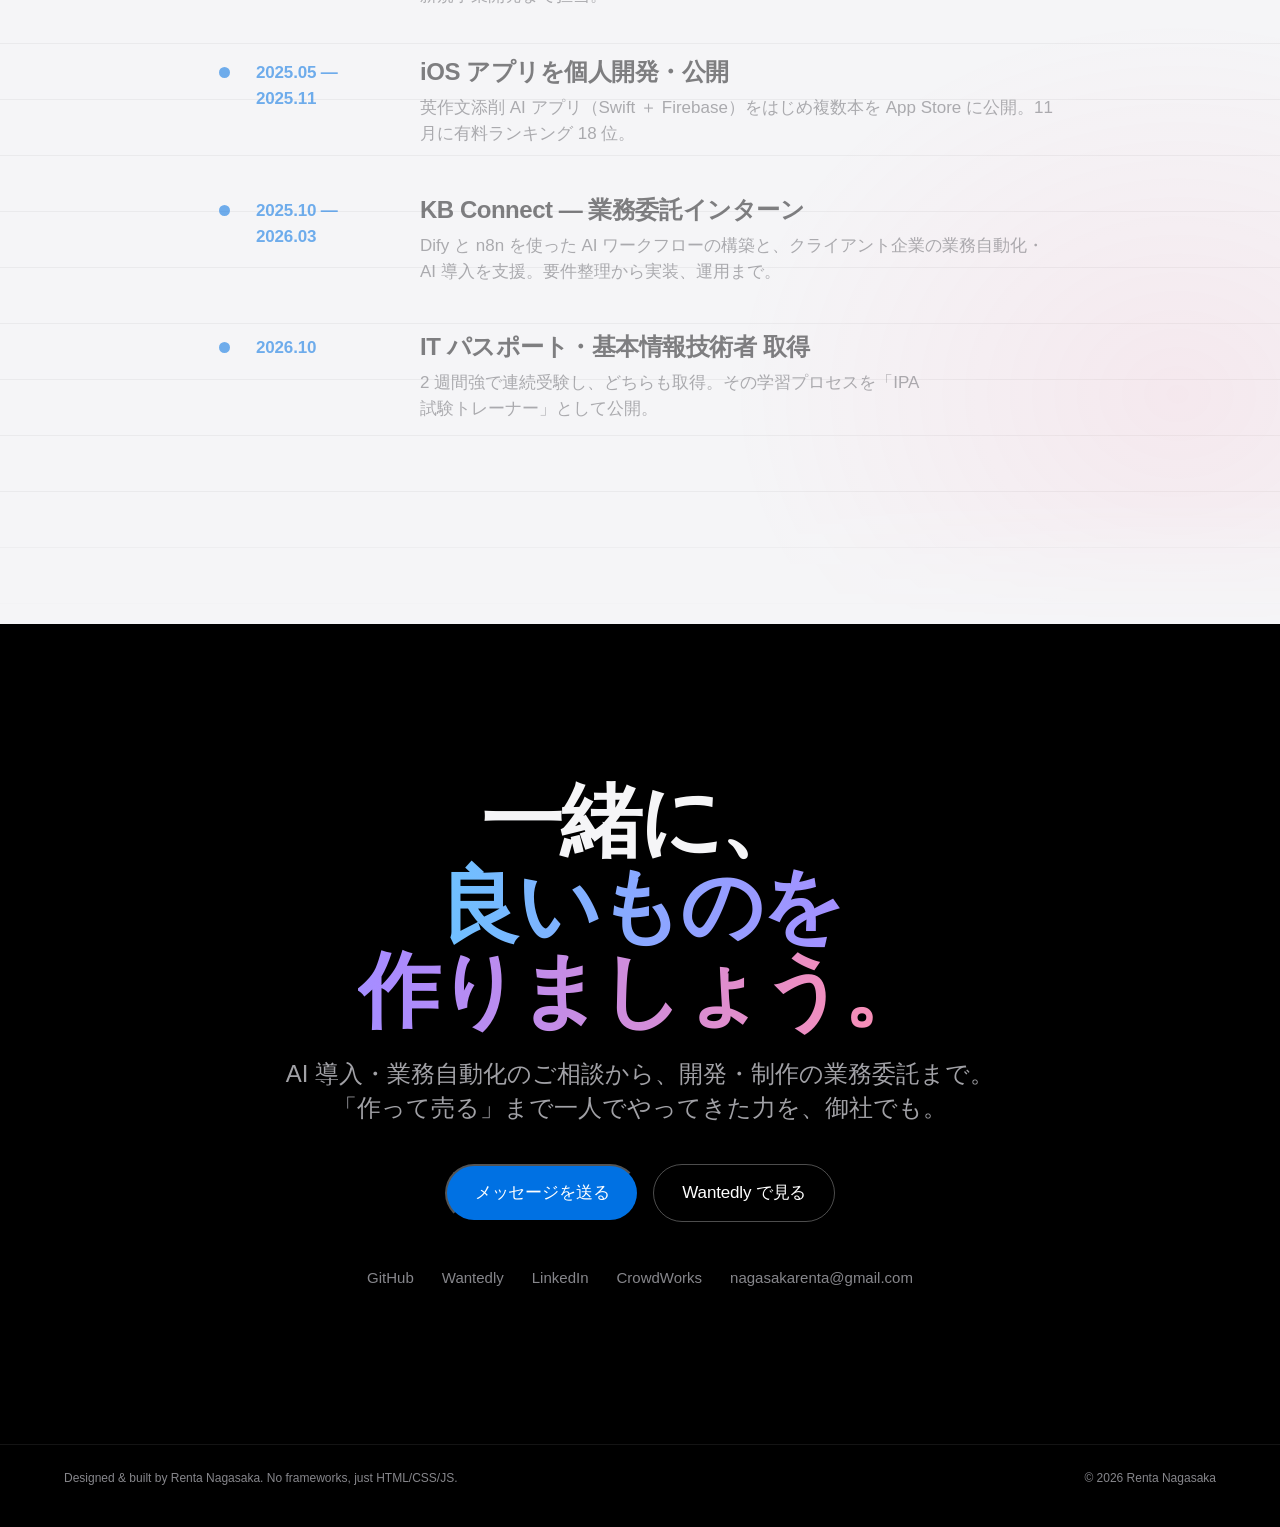
==== commit b2ea798b: "Experience background: ruled grid, soft light, year watermark following the timeline; items come for" ====
--- a/index.html
+++ b/index.html
@@ -23,7 +23,7 @@
   <meta name="theme-color" content="#000000" />
   <link rel="icon" href="assets/favicon-64.png" type="image/png" sizes="64x64" />
   <link rel="apple-touch-icon" href="assets/icon-180.png" />
-  <link rel="stylesheet" href="styles.css?v=21" />
+  <link rel="stylesheet" href="styles.css?v=23" />
 </head>
 <body class="has-intro">
 
@@ -416,7 +416,10 @@
     </section>
 
     <!-- ====== Experience ====== -->
-    <section class="section section--light" id="experience">
+    <section class="section section--light experience" id="experience">
+      <div class="experience__bg" aria-hidden="true">
+        <div class="experience__year"><span id="yearMark">2020</span></div>
+      </div>
       <div class="container container--narrow">
         <header class="section__head reveal">
           <h2 class="section__title split">Experience.</h2>
@@ -662,6 +665,6 @@
     </div>
   </dialog>
 
-  <script src="script.js?v=18" defer></script>
+  <script src="script.js?v=19" defer></script>
 </body>
 </html>
--- a/styles.css
+++ b/styles.css
@@ -1188,3 +1188,47 @@
   .timeline__item::before { transform: none; opacity: 1; background: var(--blue-dark); border-color: var(--blue-dark); }
   .timeline__item time { color: var(--blue-dark); }
 }
+
+/* ==========================================================
+   Experience background: faint ruled grid, soft light, and a big year watermark
+   that follows the tip of the timeline
+   ========================================================== */
+.experience { position: relative; overflow: clip; }
+.experience .container { position: relative; z-index: 1; }
+.experience::before {
+  /* ruled lines + soft colour washes */
+  content: ""; position: absolute; inset: 0; z-index: 0; pointer-events: none;
+  background:
+    radial-gradient(60% 40% at 8% 12%, rgba(41,151,255,.10), transparent 70%),
+    radial-gradient(50% 35% at 92% 85%, rgba(255,92,138,.08), transparent 70%),
+    radial-gradient(40% 30% at 70% 30%, rgba(138,92,255,.06), transparent 70%),
+    repeating-linear-gradient(180deg, transparent 0 55px, rgba(0,0,0,.045) 55px 56px);
+  -webkit-mask-image: linear-gradient(180deg, transparent 0, #000 120px, #000 calc(100% - 120px), transparent 100%);
+  mask-image: linear-gradient(180deg, transparent 0, #000 120px, #000 calc(100% - 120px), transparent 100%);
+}
+.experience__bg { position: absolute; inset: 0; z-index: 0; pointer-events: none; }
+.experience__year {
+  position: sticky; top: 34vh;
+  display: flex; justify-content: flex-end; padding-right: 4vw;
+  font-size: clamp(120px, 22vw, 300px); font-weight: 800; letter-spacing: -.06em; line-height: 1;
+  color: transparent;
+  -webkit-text-stroke: 1.5px rgba(0,0,0,.10);
+  user-select: none;
+}
+.experience__year span {
+  display: inline-block;
+  background: linear-gradient(180deg, rgba(0,0,0,.08), rgba(0,0,0,.02));
+  -webkit-background-clip: text; background-clip: text; -webkit-text-fill-color: transparent;
+  transition: transform .5s var(--ease), opacity .5s;
+}
+.experience__year span.is-flipping { transform: translateY(-14px); opacity: 0; transition: none; }
+@media (max-width: 900px) {
+  .experience__year { top: 18vh; justify-content: flex-end; padding-right: 10px; font-size: clamp(96px, 26vw, 150px); -webkit-text-stroke: 1px rgba(0,0,0,.07); }
+  .experience__year span { background: linear-gradient(180deg, rgba(0,0,0,.055), rgba(0,0,0,.015)); -webkit-background-clip: text; background-clip: text; }
+}
+
+/* Items stay a little quiet until the line reaches them, then come forward. */
+.timeline__item { transition: opacity .6s ease, filter .6s ease; }
+.timeline__item:not(.is-lit) { opacity: .55; }
+.timeline__item.is-lit { opacity: 1; }
+@media (prefers-reduced-motion: reduce) { .timeline__item:not(.is-lit) { opacity: 1; } .experience__year span { transition: none; } }
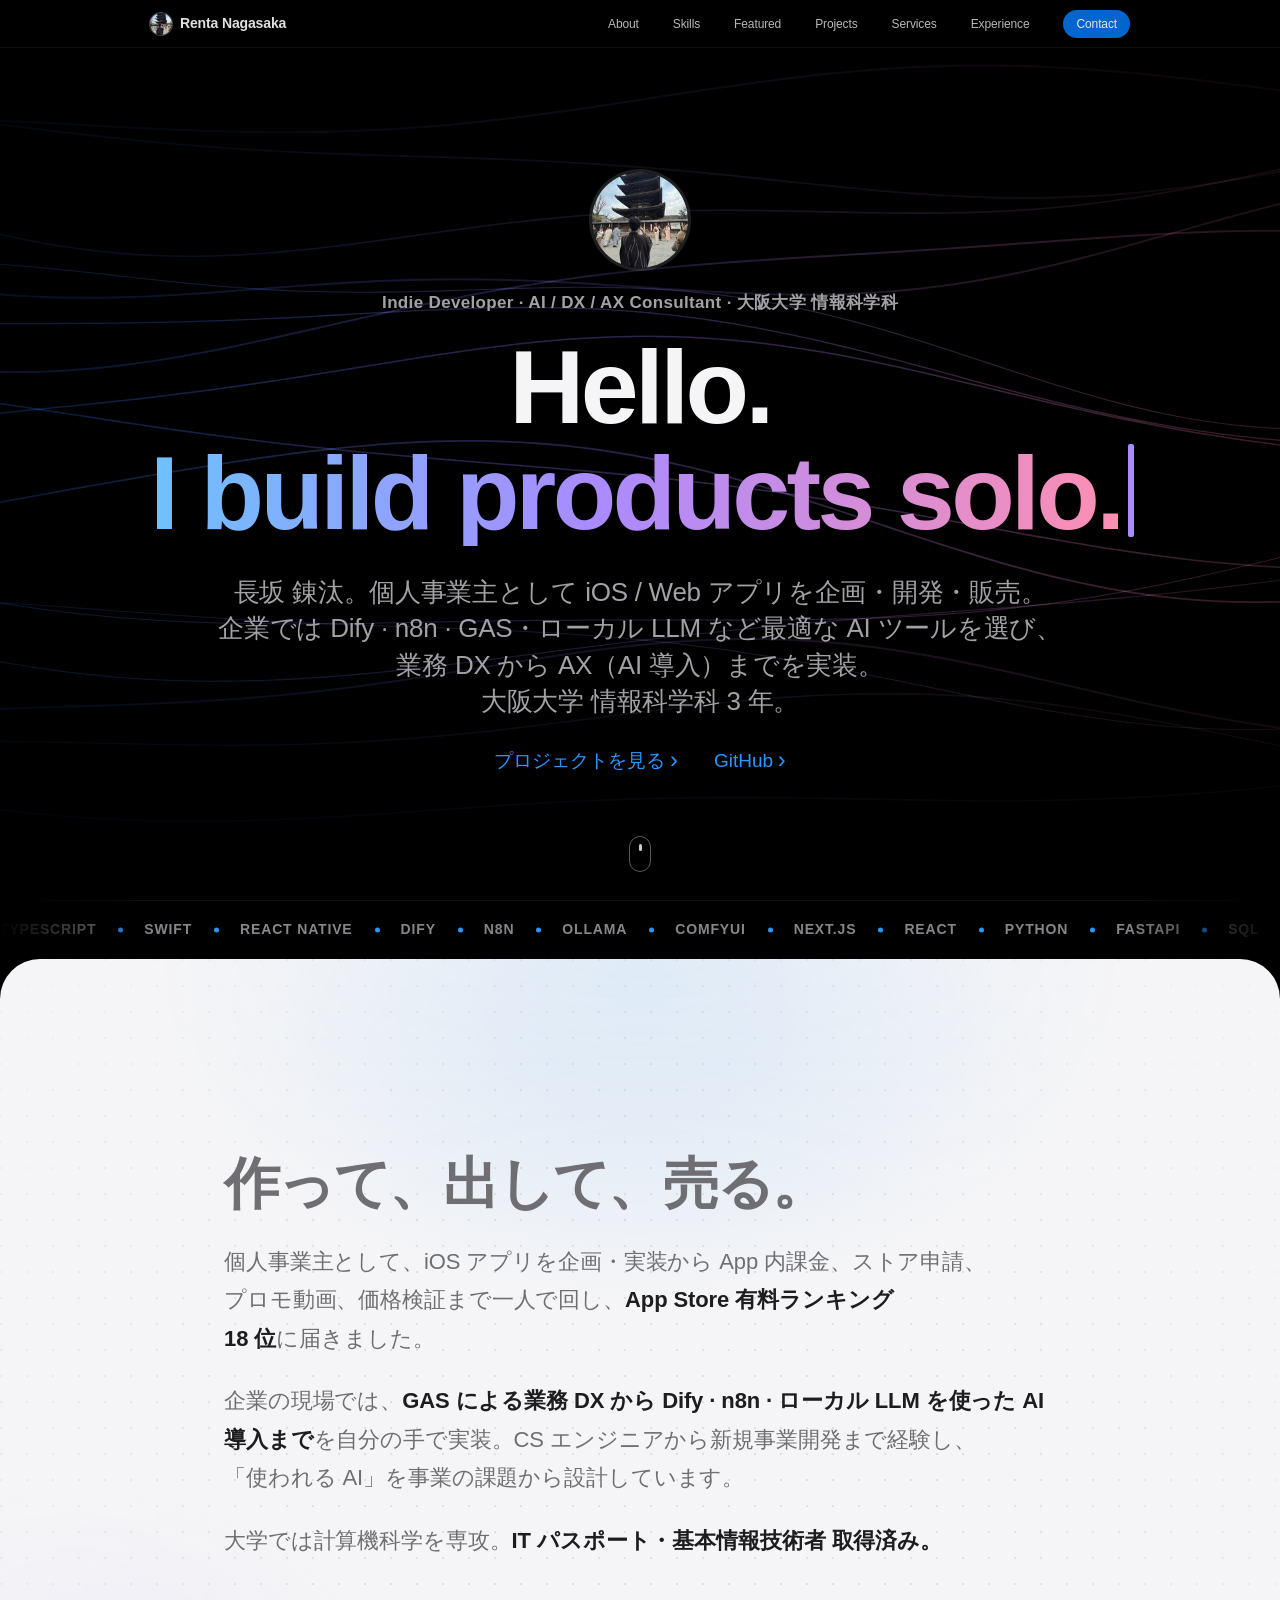
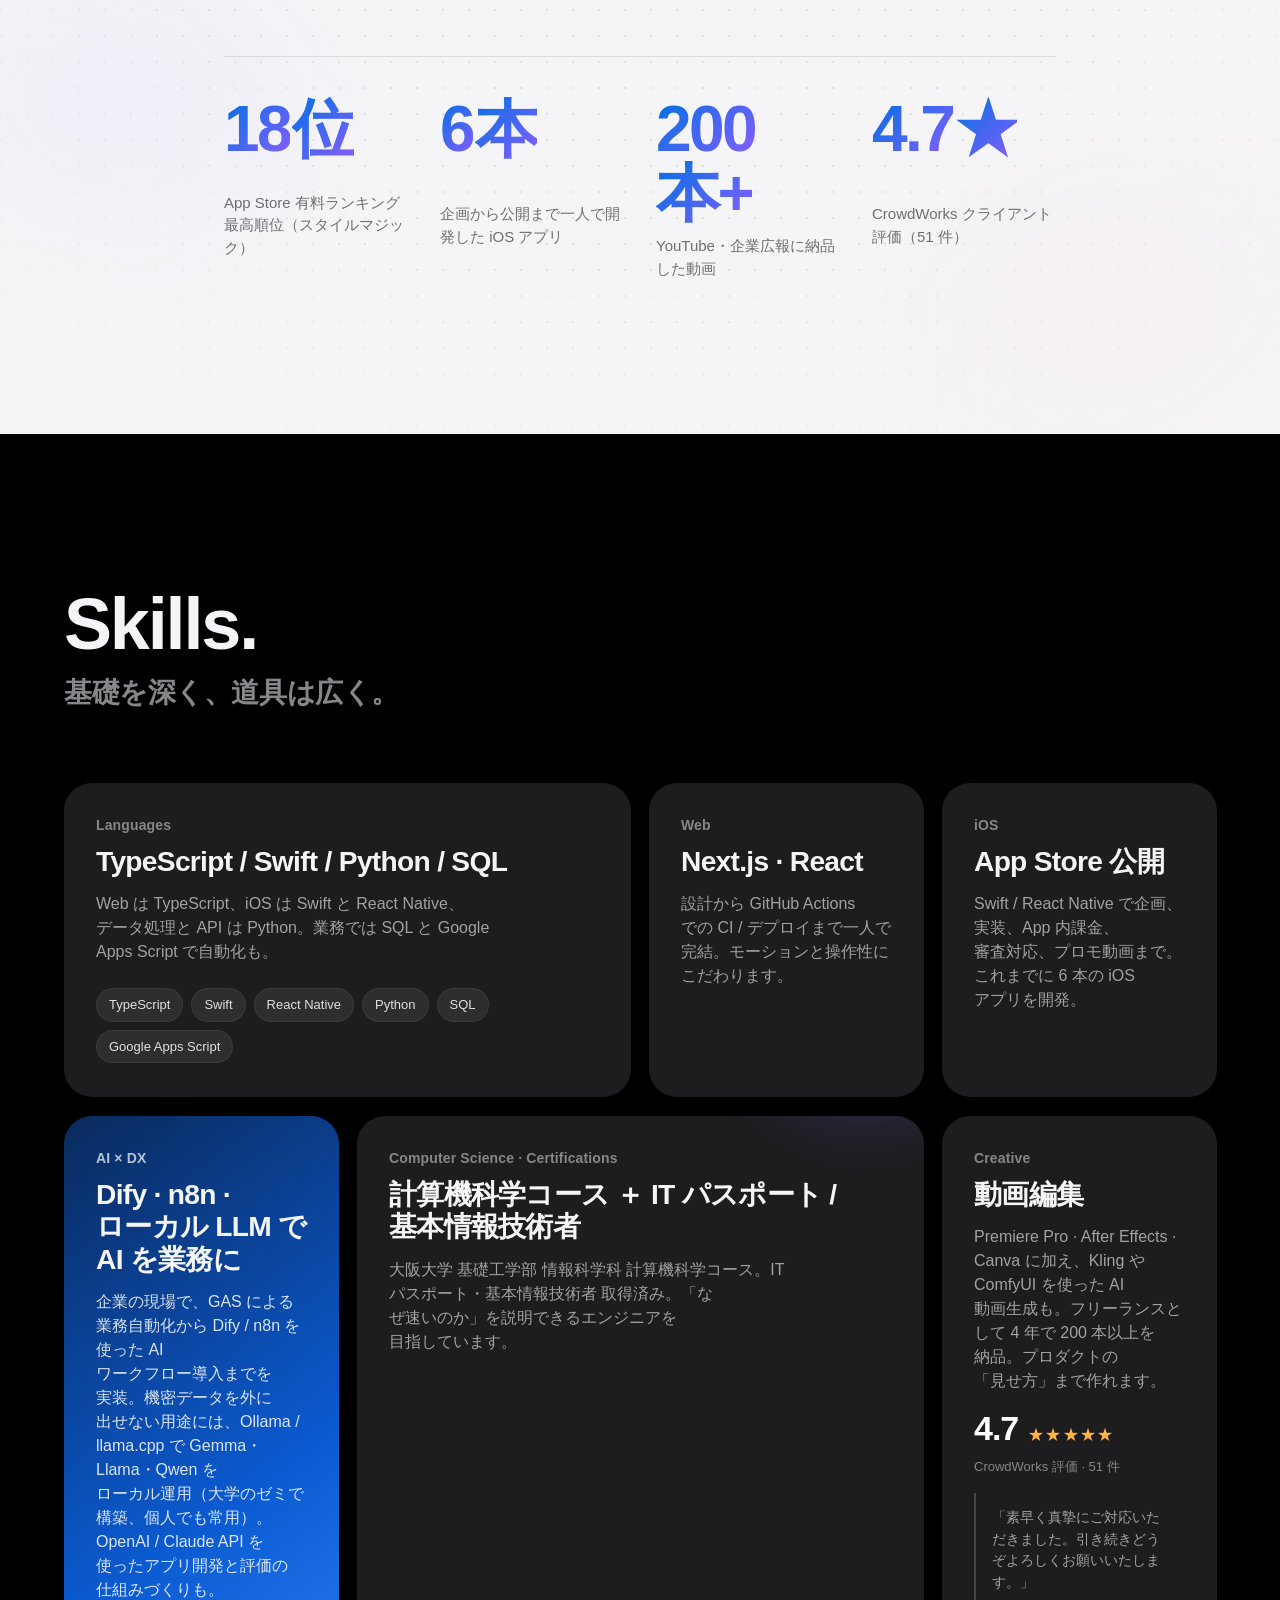
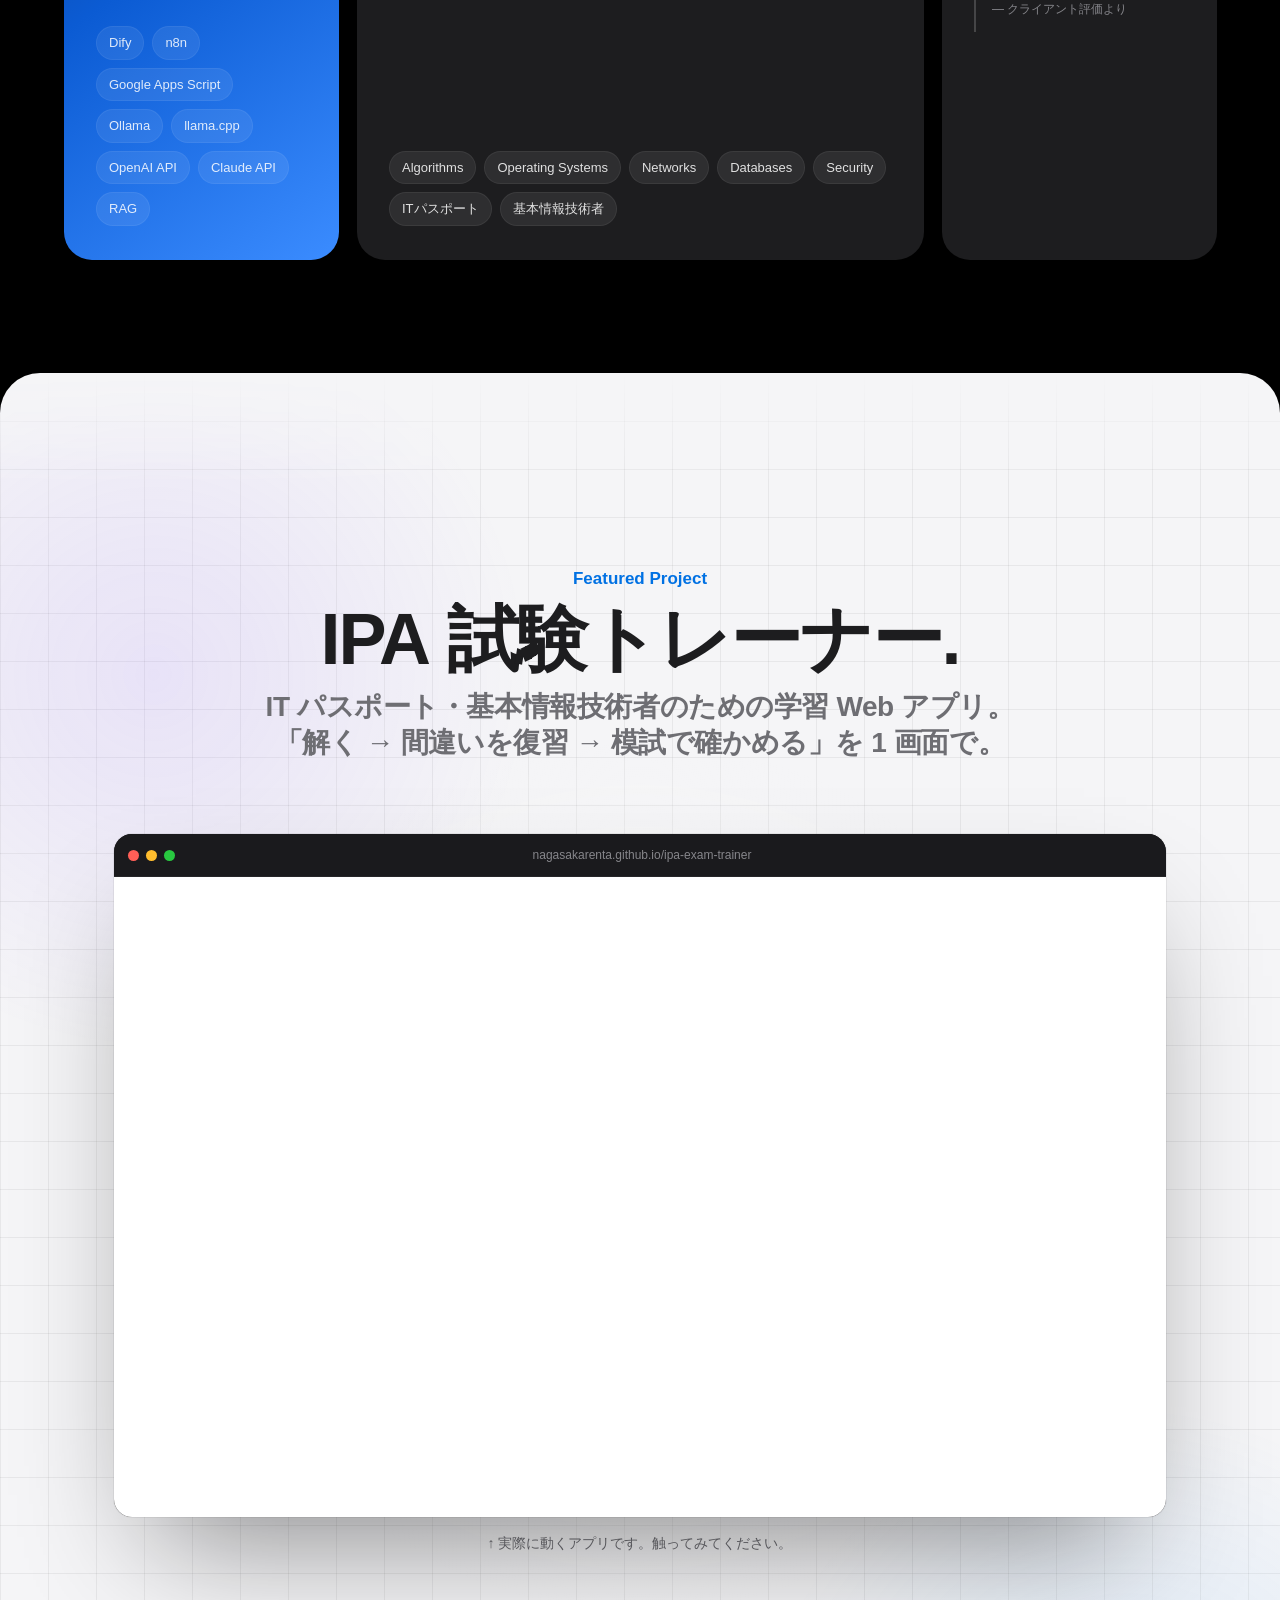
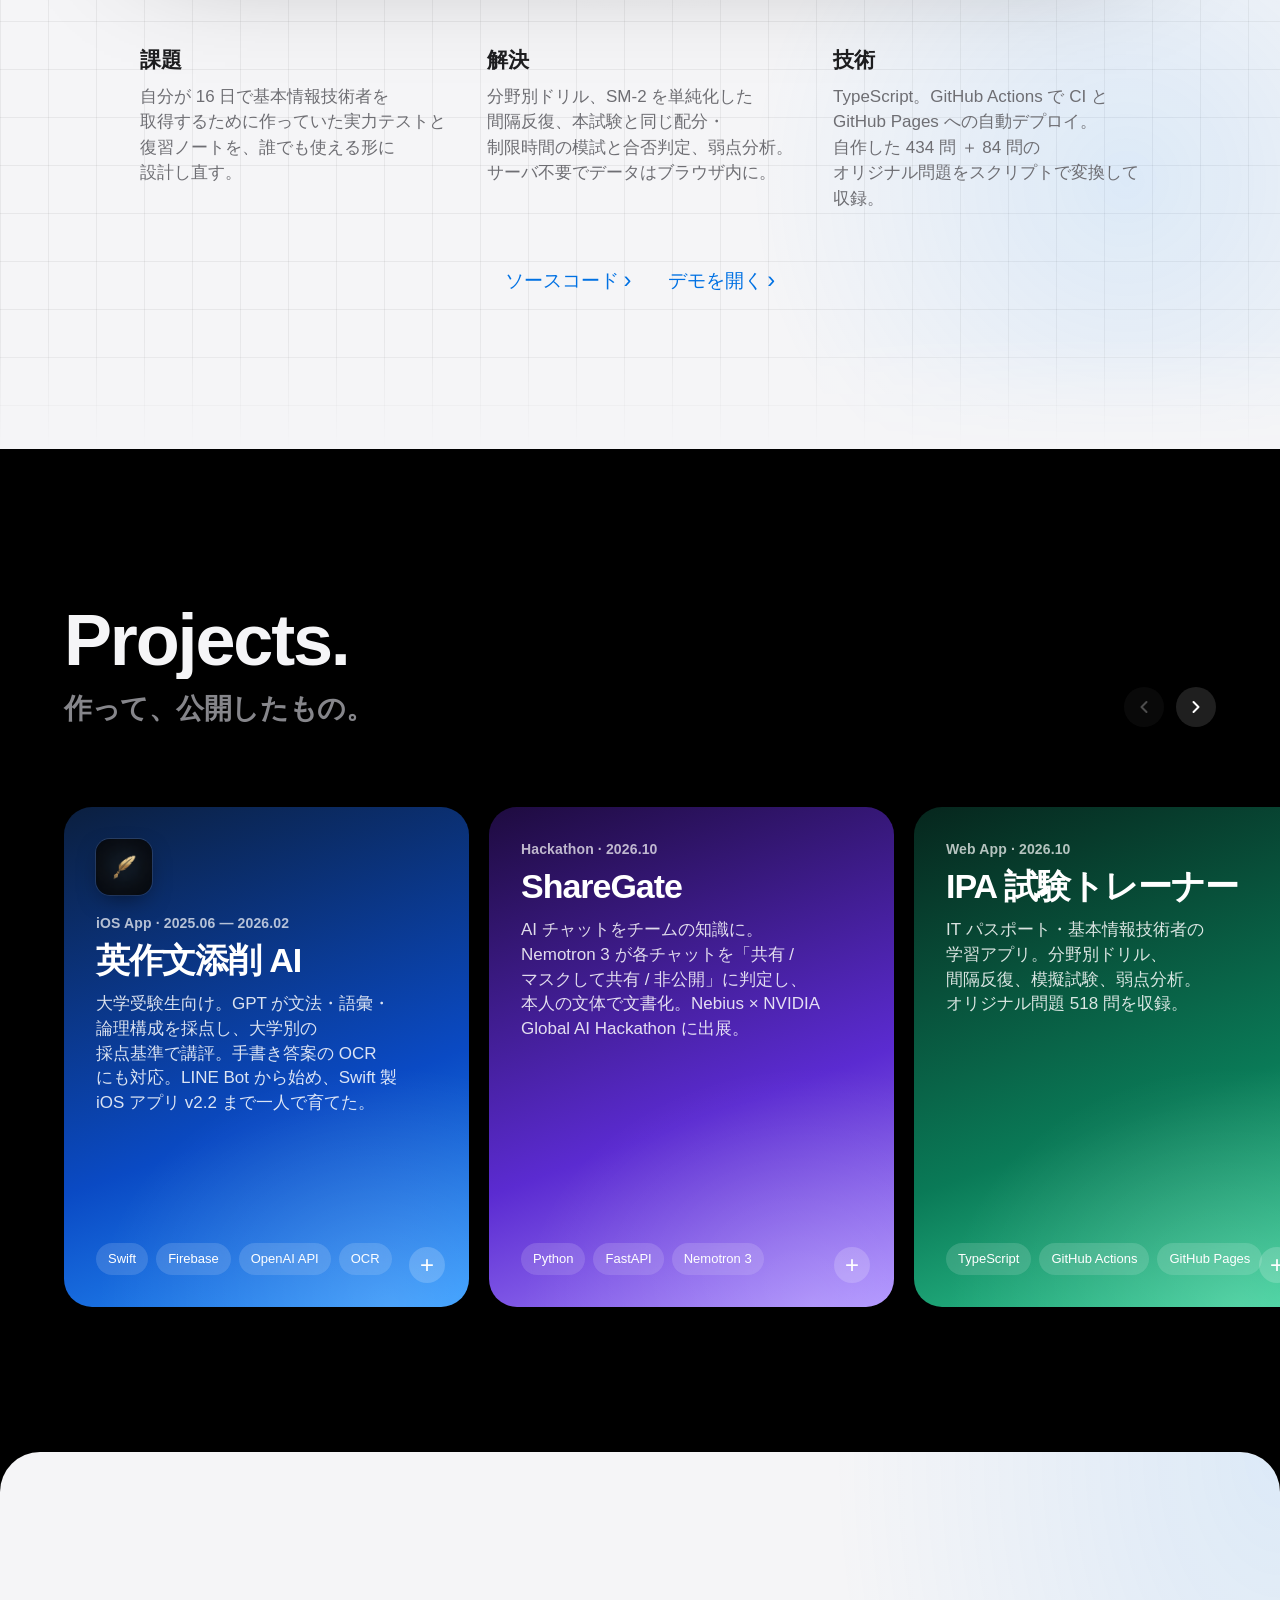
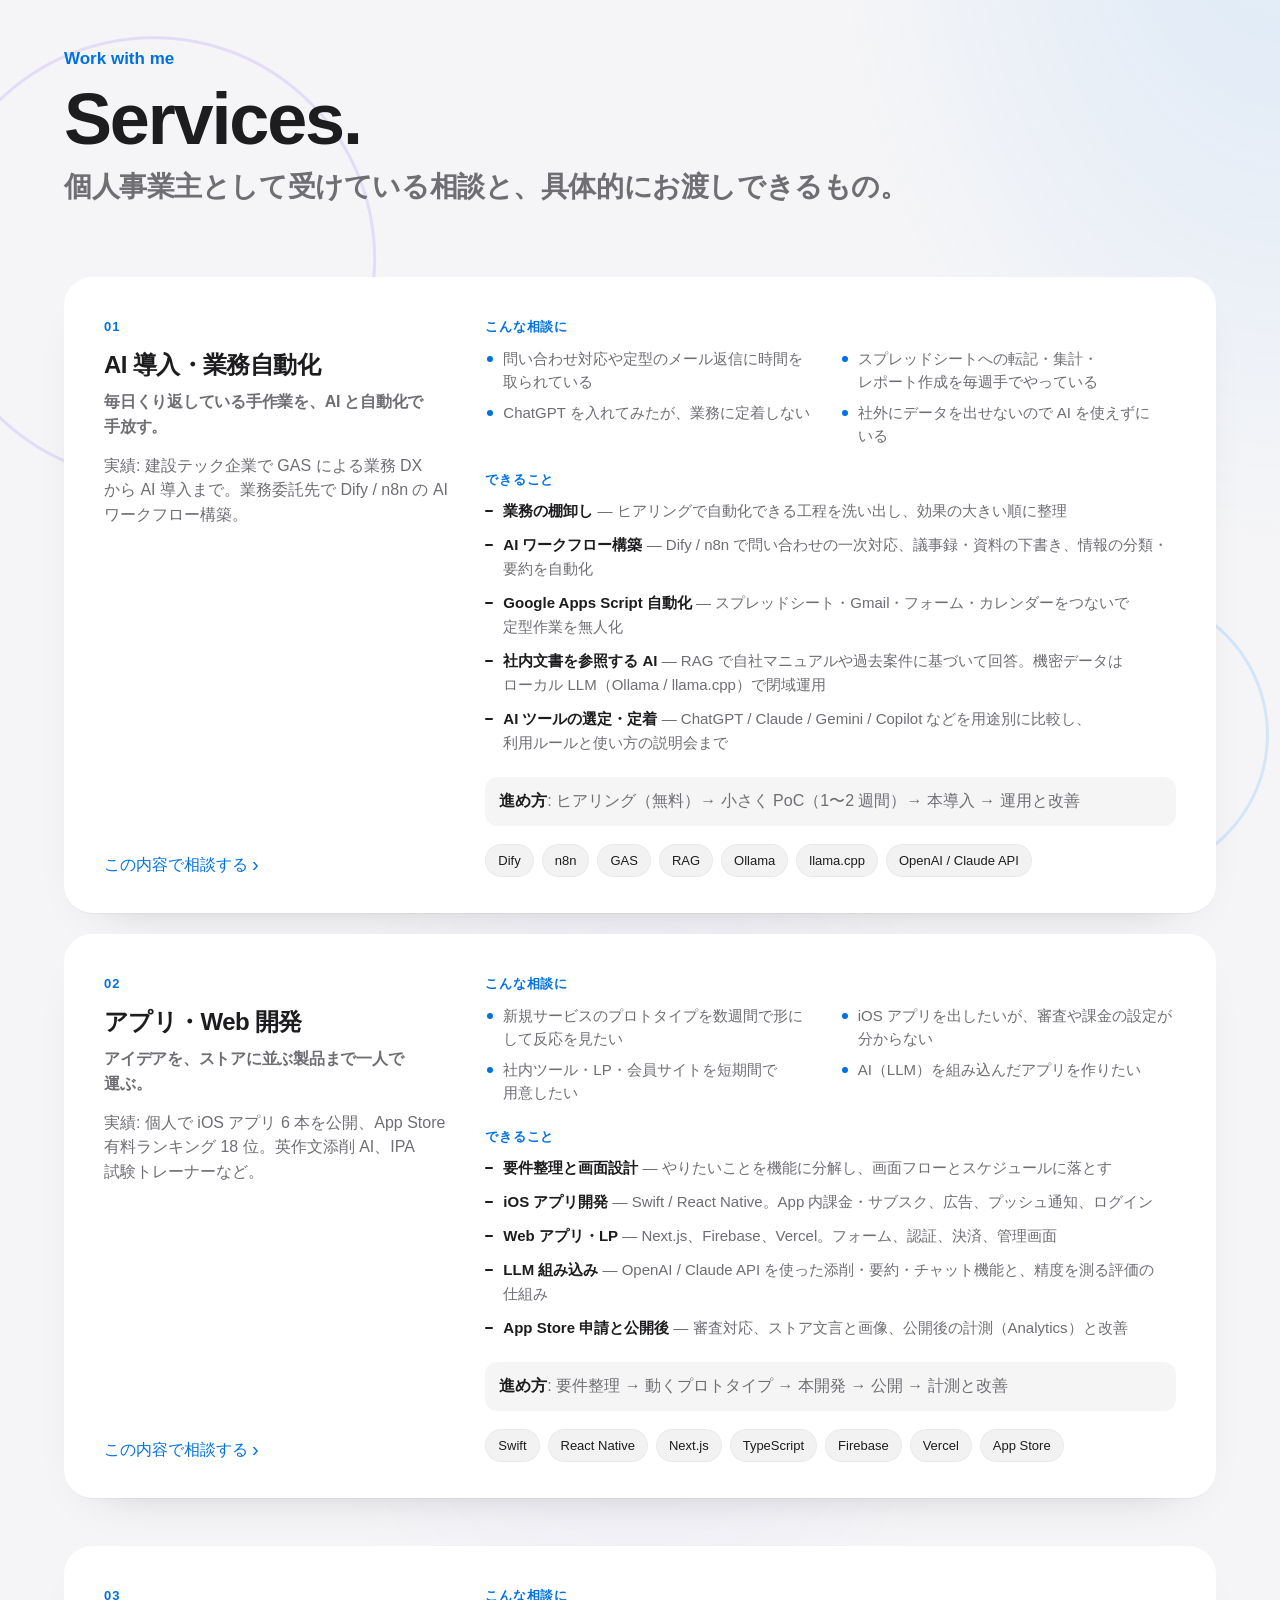
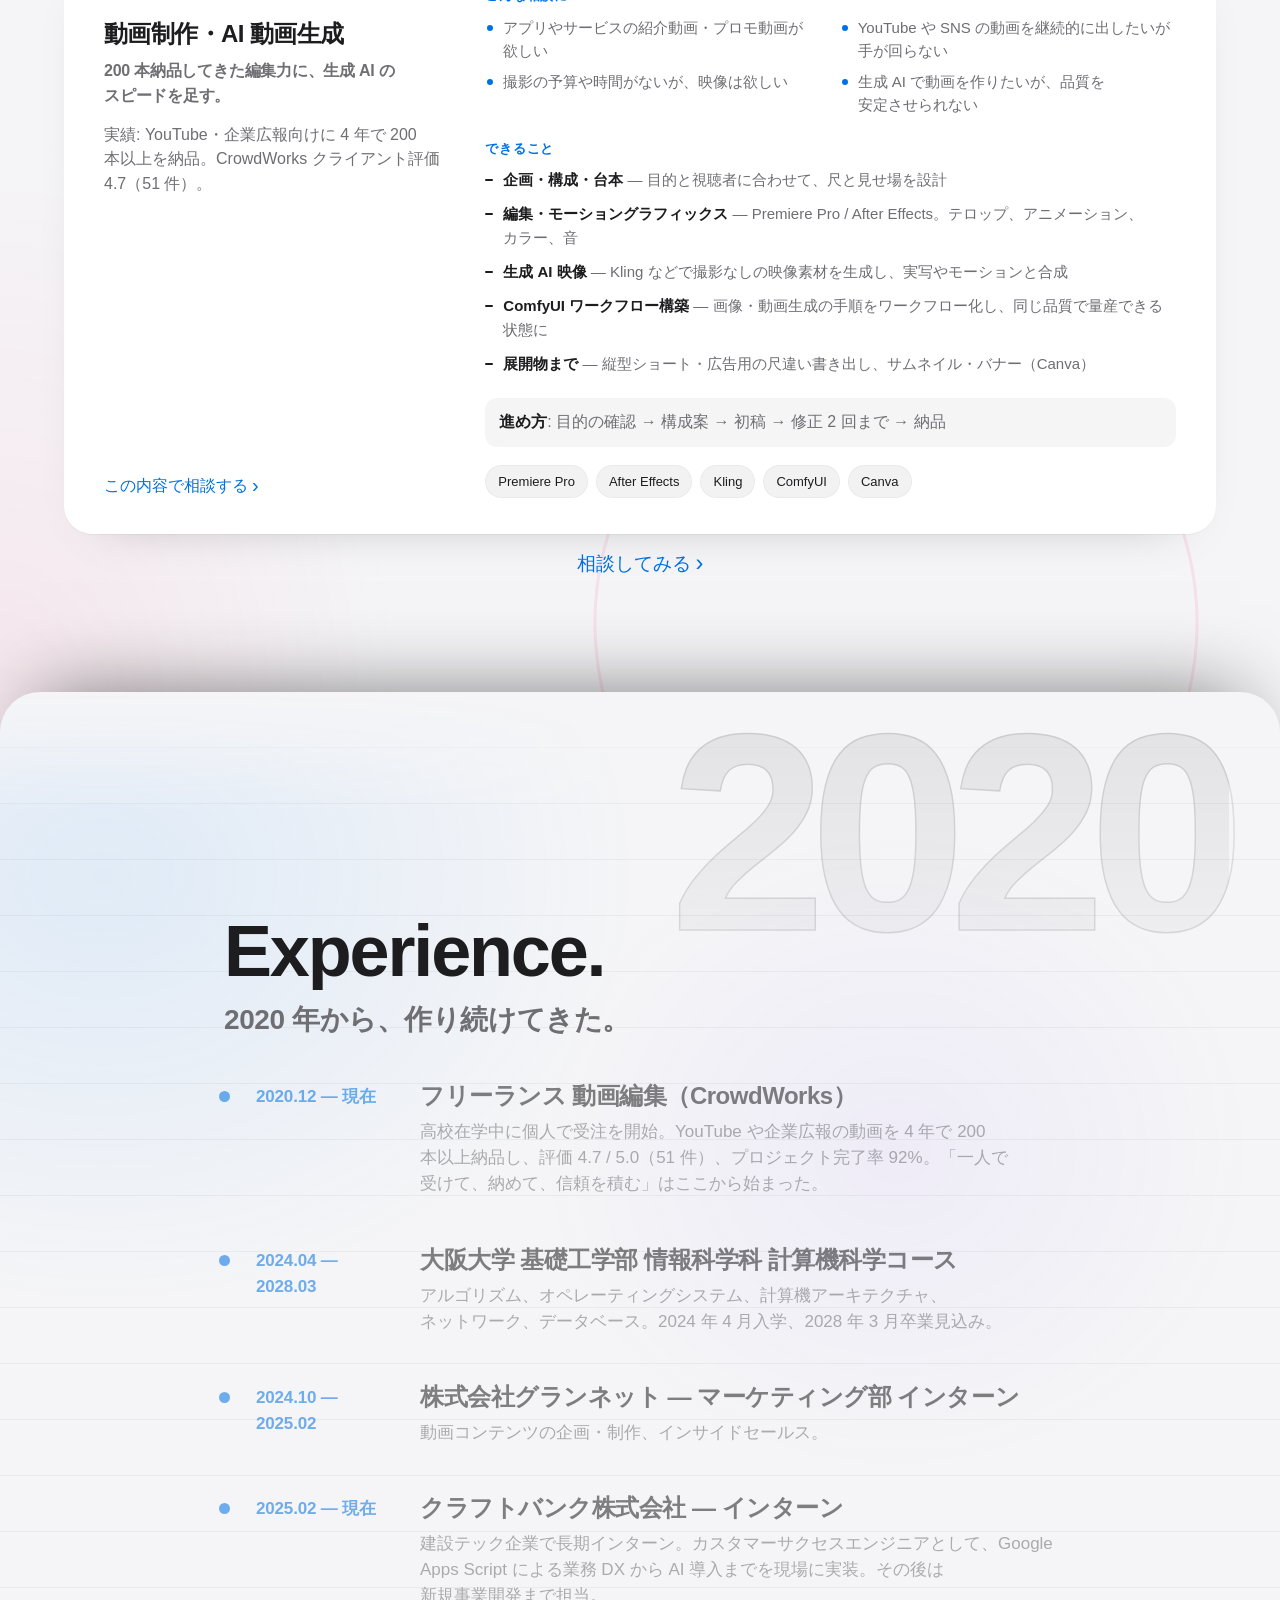
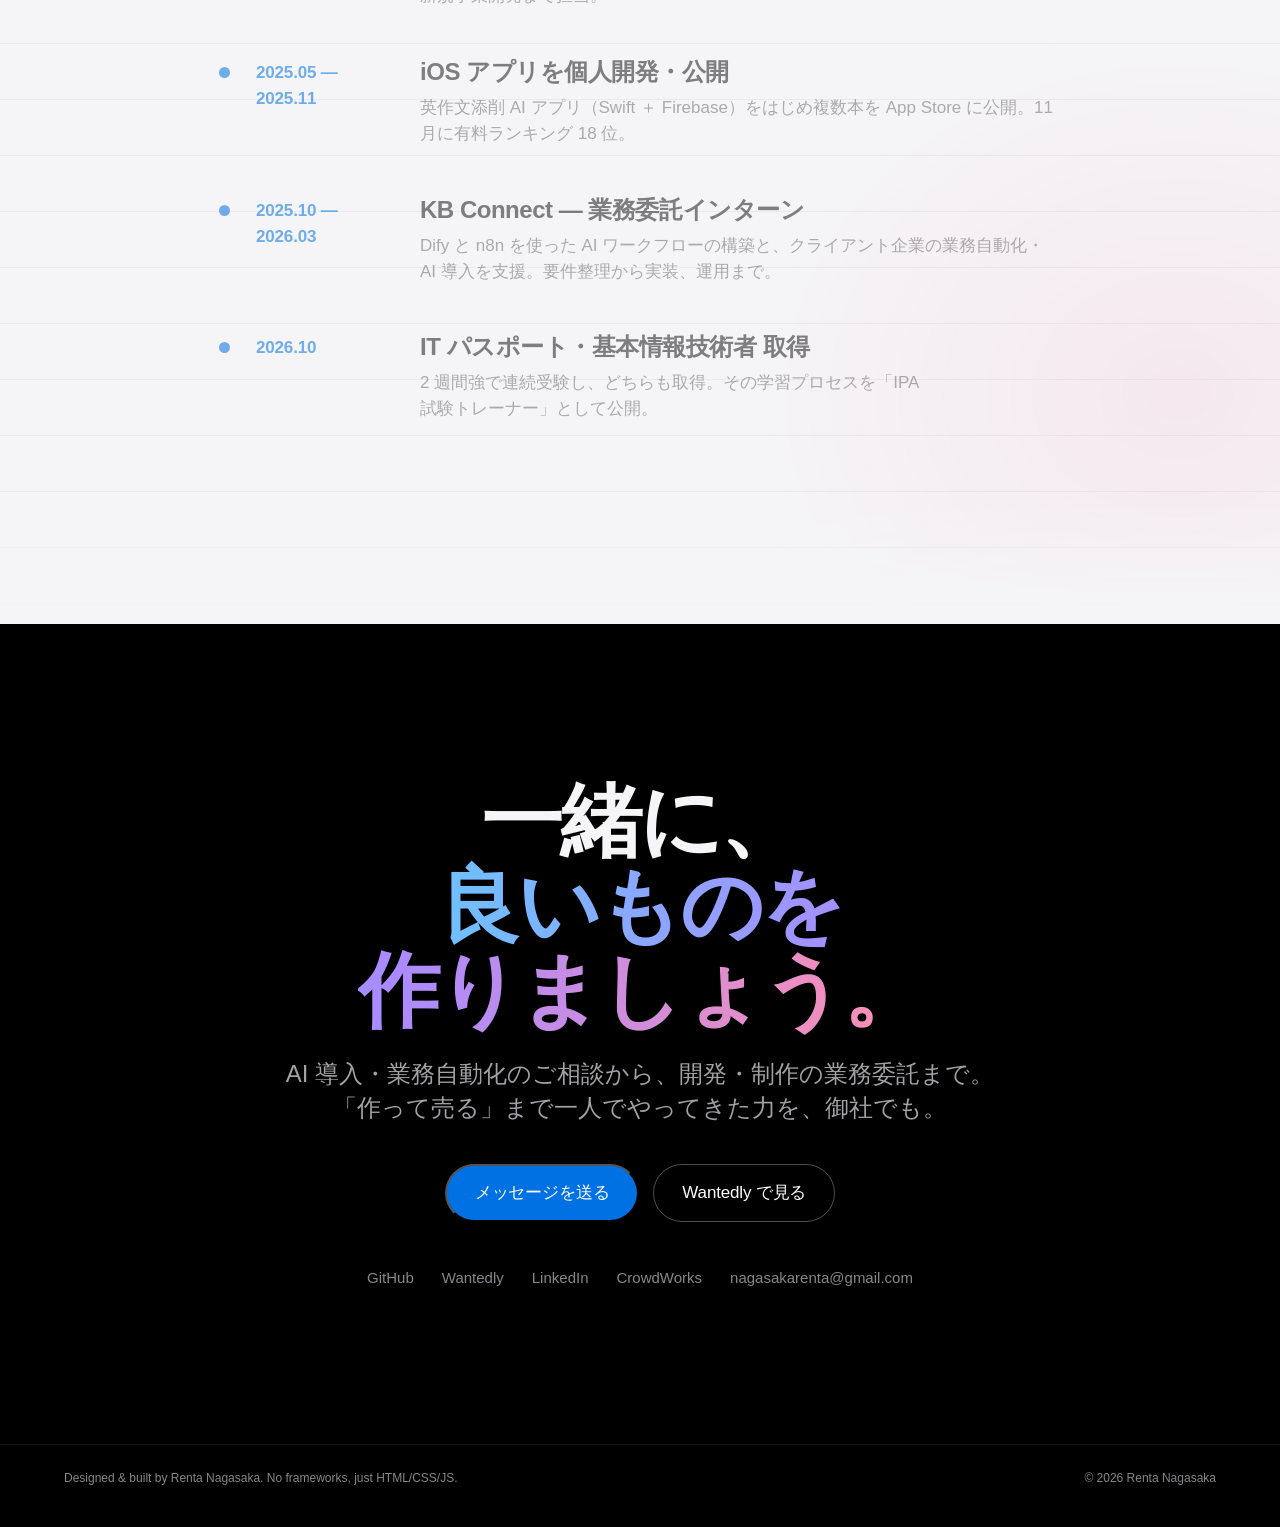
==== commit c3be29af: "Backgrounds for About (dot grid + halo), Featured (stage grid + spotlight), Services (drifting rings" ====
--- a/index.html
+++ b/index.html
@@ -23,7 +23,7 @@
   <meta name="theme-color" content="#000000" />
   <link rel="icon" href="assets/favicon-64.png" type="image/png" sizes="64x64" />
   <link rel="apple-touch-icon" href="assets/icon-180.png" />
-  <link rel="stylesheet" href="styles.css?v=23" />
+  <link rel="stylesheet" href="styles.css?v=24" />
 </head>
 <body class="has-intro">
 
--- a/styles.css
+++ b/styles.css
@@ -1232,3 +1232,66 @@
 .timeline__item:not(.is-lit) { opacity: .55; }
 .timeline__item.is-lit { opacity: 1; }
 @media (prefers-reduced-motion: reduce) { .timeline__item:not(.is-lit) { opacity: 1; } .experience__year span { transition: none; } }
+
+/* ==========================================================
+   Backgrounds for the light sections — same palette, a different texture each
+   ========================================================== */
+.section--light { overflow: clip; }
+.section--light > .container, .featured__stage { position: relative; z-index: 1; }
+.section--light::before, .section--light::after { border-radius: inherit; }
+
+/* About: fine dot grid under a soft halo */
+#about::before {
+  content: ""; position: absolute; inset: 0; z-index: 0; pointer-events: none;
+  background:
+    radial-gradient(55% 45% at 50% 0%, rgba(41,151,255,.16), transparent 70%),
+    radial-gradient(40% 35% at 92% 92%, rgba(255,92,138,.09), transparent 70%),
+    radial-gradient(35% 30% at 6% 70%, rgba(138,92,255,.08), transparent 70%),
+    radial-gradient(circle at 1px 1px, rgba(0,0,0,.085) 1px, transparent 1.6px) 0 0 / 26px 26px;
+  -webkit-mask-image: radial-gradient(75% 80% at 50% 45%, #000 35%, transparent 100%);
+  mask-image: radial-gradient(75% 80% at 50% 45%, #000 35%, transparent 100%);
+}
+
+/* Featured (live demo): product stage — square grid, spotlight, coloured corners */
+#featured::before {
+  content: ""; position: absolute; inset: 0; z-index: 0; pointer-events: none;
+  background:
+    radial-gradient(48% 36% at 50% 48%, rgba(255,255,255,.95), rgba(255,255,255,0) 72%),
+    radial-gradient(42% 32% at 12% 18%, rgba(138,92,255,.12), transparent 70%),
+    radial-gradient(42% 32% at 88% 84%, rgba(41,151,255,.12), transparent 70%),
+    linear-gradient(rgba(0,0,0,.055) 1px, transparent 1px) 0 0 / 100% 48px,
+    linear-gradient(90deg, rgba(0,0,0,.055) 1px, transparent 1px) 0 0 / 48px 100%;
+  -webkit-mask-image: linear-gradient(180deg, transparent 0, #000 110px, #000 calc(100% - 110px), transparent 100%);
+  mask-image: linear-gradient(180deg, transparent 0, #000 110px, #000 calc(100% - 110px), transparent 100%);
+}
+#featured::after {
+  /* a soft floor shadow under the device so it sits on the stage */
+  content: ""; position: absolute; z-index: 0; pointer-events: none;
+  left: 50%; top: 52%; width: min(1100px, 92vw); height: 220px; transform: translate(-50%, 0);
+  background: radial-gradient(50% 50% at 50% 50%, rgba(0,0,0,.14), transparent 70%);
+  filter: blur(10px);
+}
+@media (max-width: 734px) { #featured::after { height: 140px; } }
+
+/* Services: thin gradient rings that drift slightly with the scroll */
+#services::before {
+  content: ""; position: absolute; inset: 0; z-index: 0; pointer-events: none;
+  background:
+    radial-gradient(50% 40% at 100% 0%, rgba(41,151,255,.12), transparent 70%),
+    radial-gradient(45% 35% at 0% 100%, rgba(255,92,138,.09), transparent 70%),
+    radial-gradient(40% 30% at 50% 55%, rgba(138,92,255,.06), transparent 70%);
+}
+#services::after {
+  content: ""; position: absolute; inset: -10% 0; z-index: 0; pointer-events: none;
+  background:
+    radial-gradient(circle at 12% 22%, transparent 219px, rgba(138,92,255,.16) 220px, rgba(138,92,255,.16) 222px, transparent 223px),
+    radial-gradient(circle at 88% 38%, transparent 139px, rgba(41,151,255,.16) 140px, rgba(41,151,255,.16) 142px, transparent 143px),
+    radial-gradient(circle at 70% 88%, transparent 299px, rgba(255,92,138,.13) 300px, rgba(255,92,138,.13) 302px, transparent 303px),
+    radial-gradient(circle at 25% 78%, transparent 89px, rgba(0,113,227,.12) 90px, rgba(0,113,227,.12) 91px, transparent 92px);
+}
+@supports (animation-timeline: scroll()) {
+  @media (prefers-reduced-motion: no-preference) {
+    #services::after { animation: rings-drift linear both; animation-timeline: view(); animation-range: entry 0% exit 100%; }
+  }
+}
+@keyframes rings-drift { from { translate: 0 60px; } to { translate: 0 -60px; } }
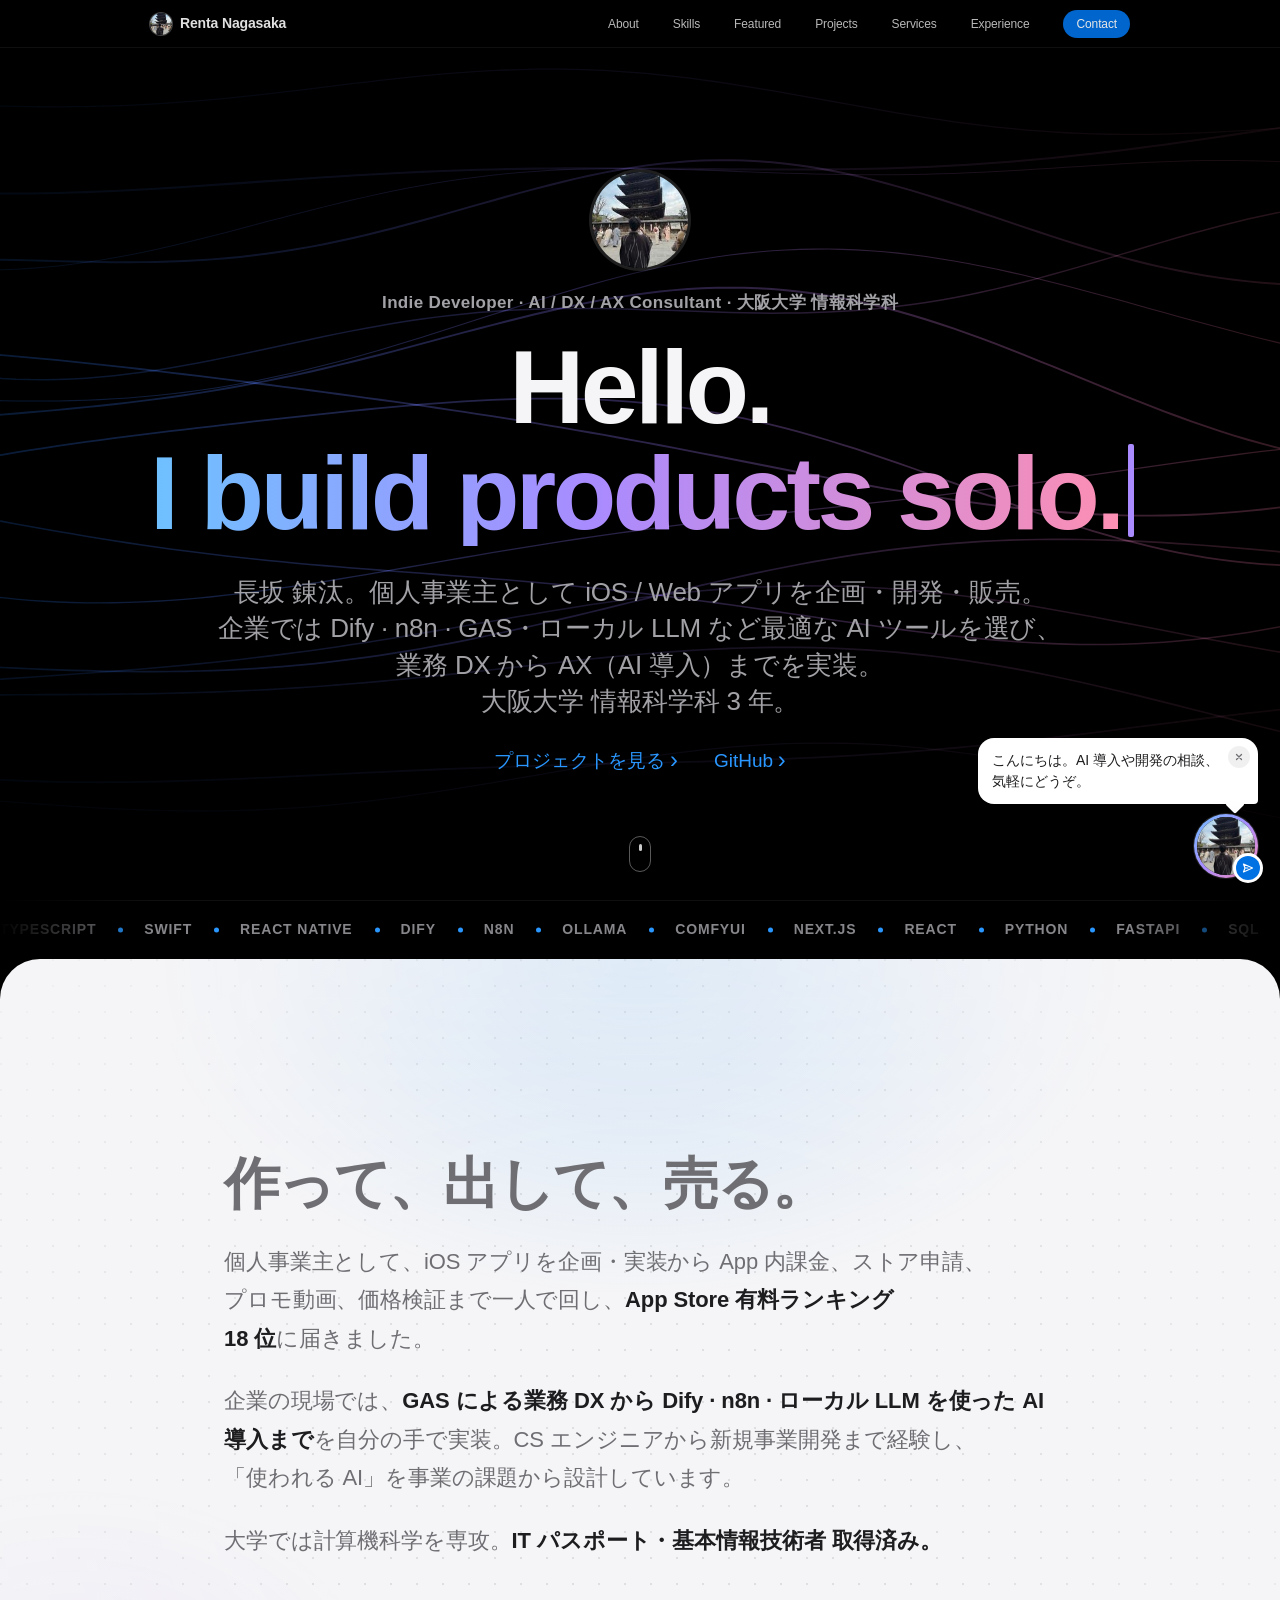
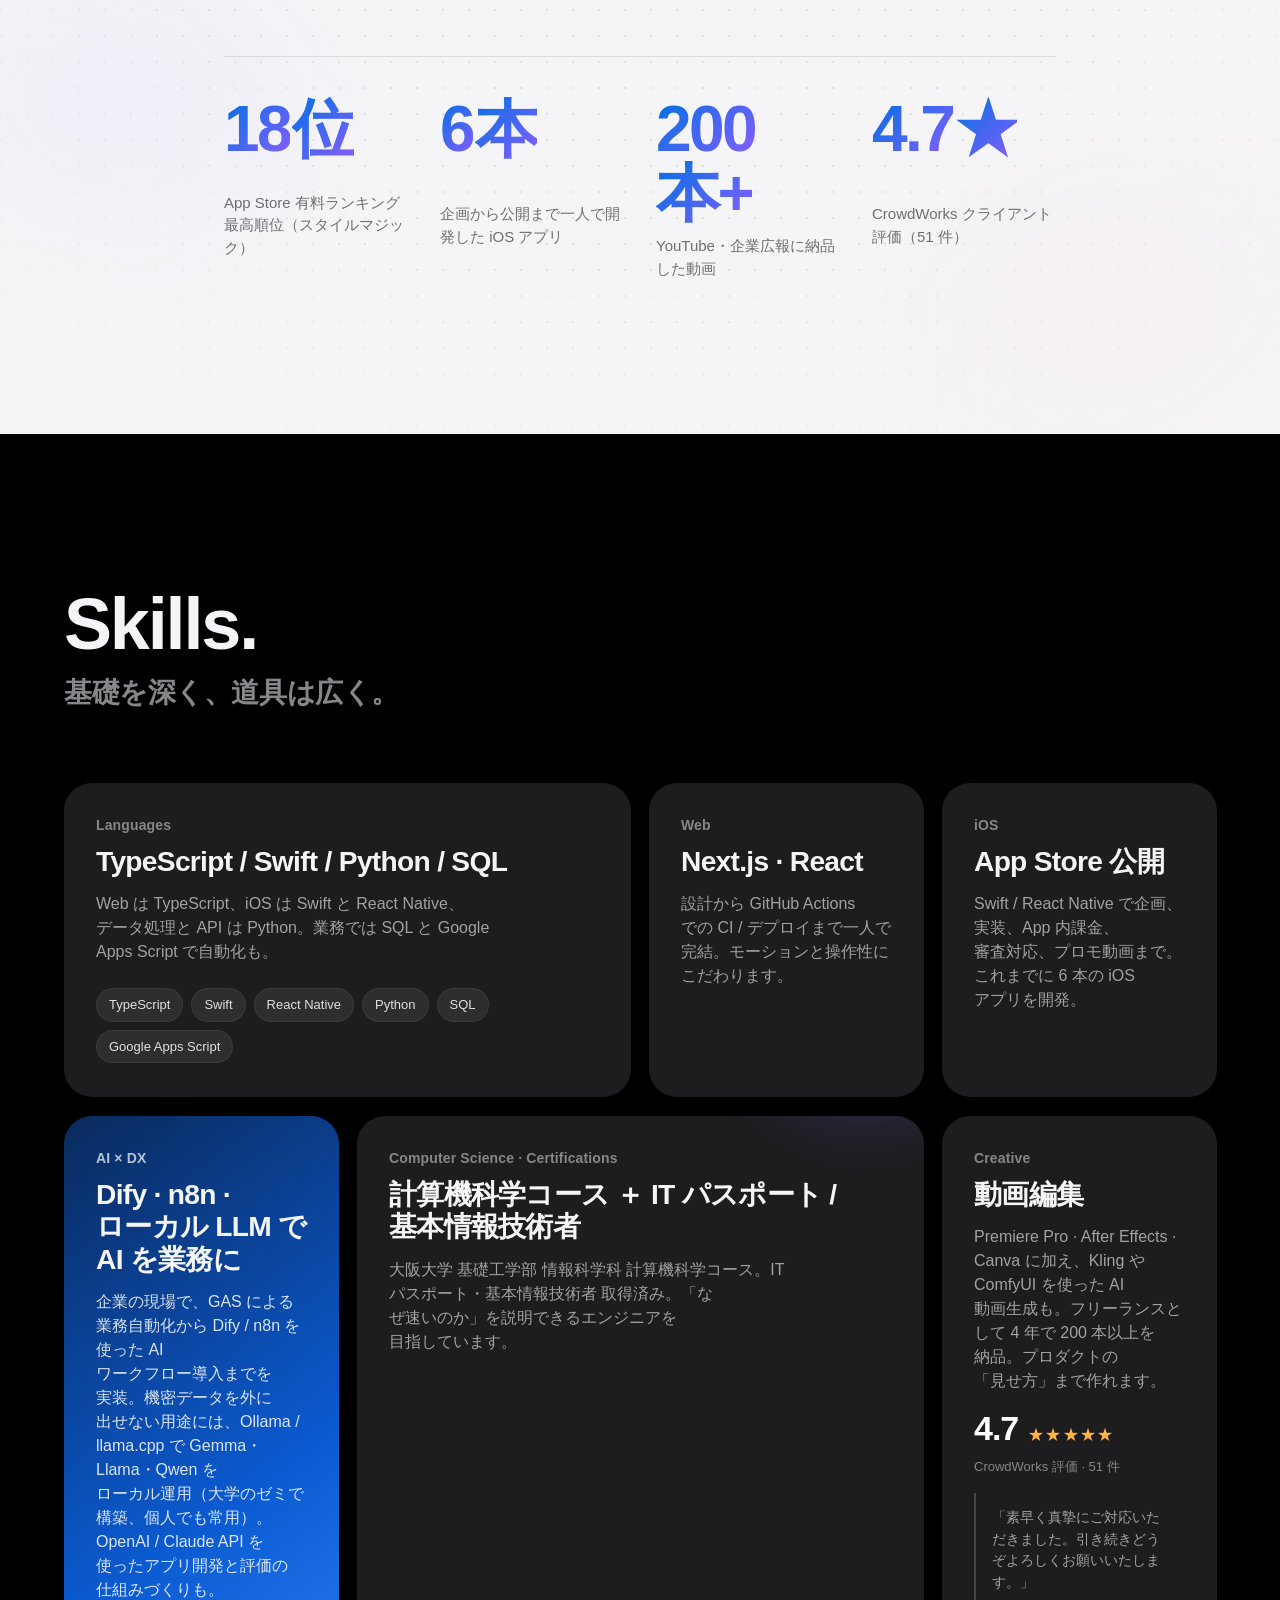
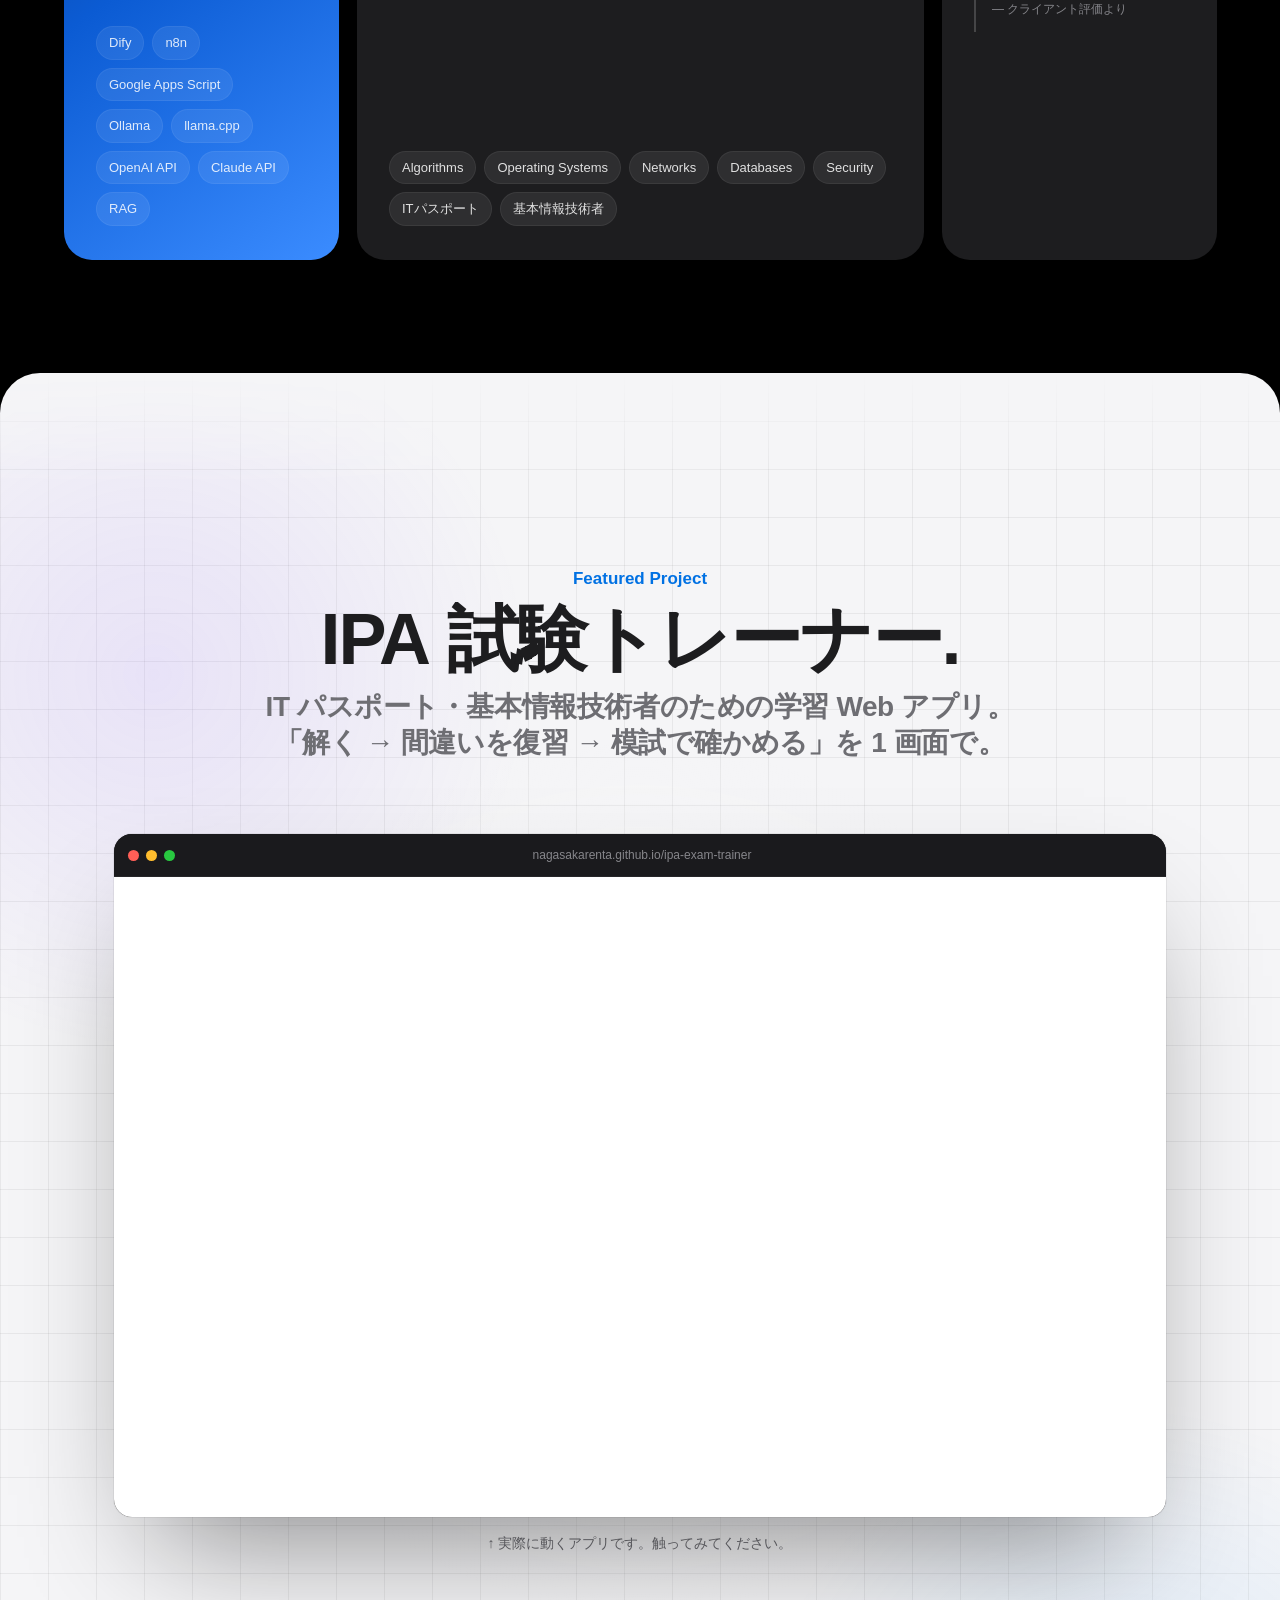
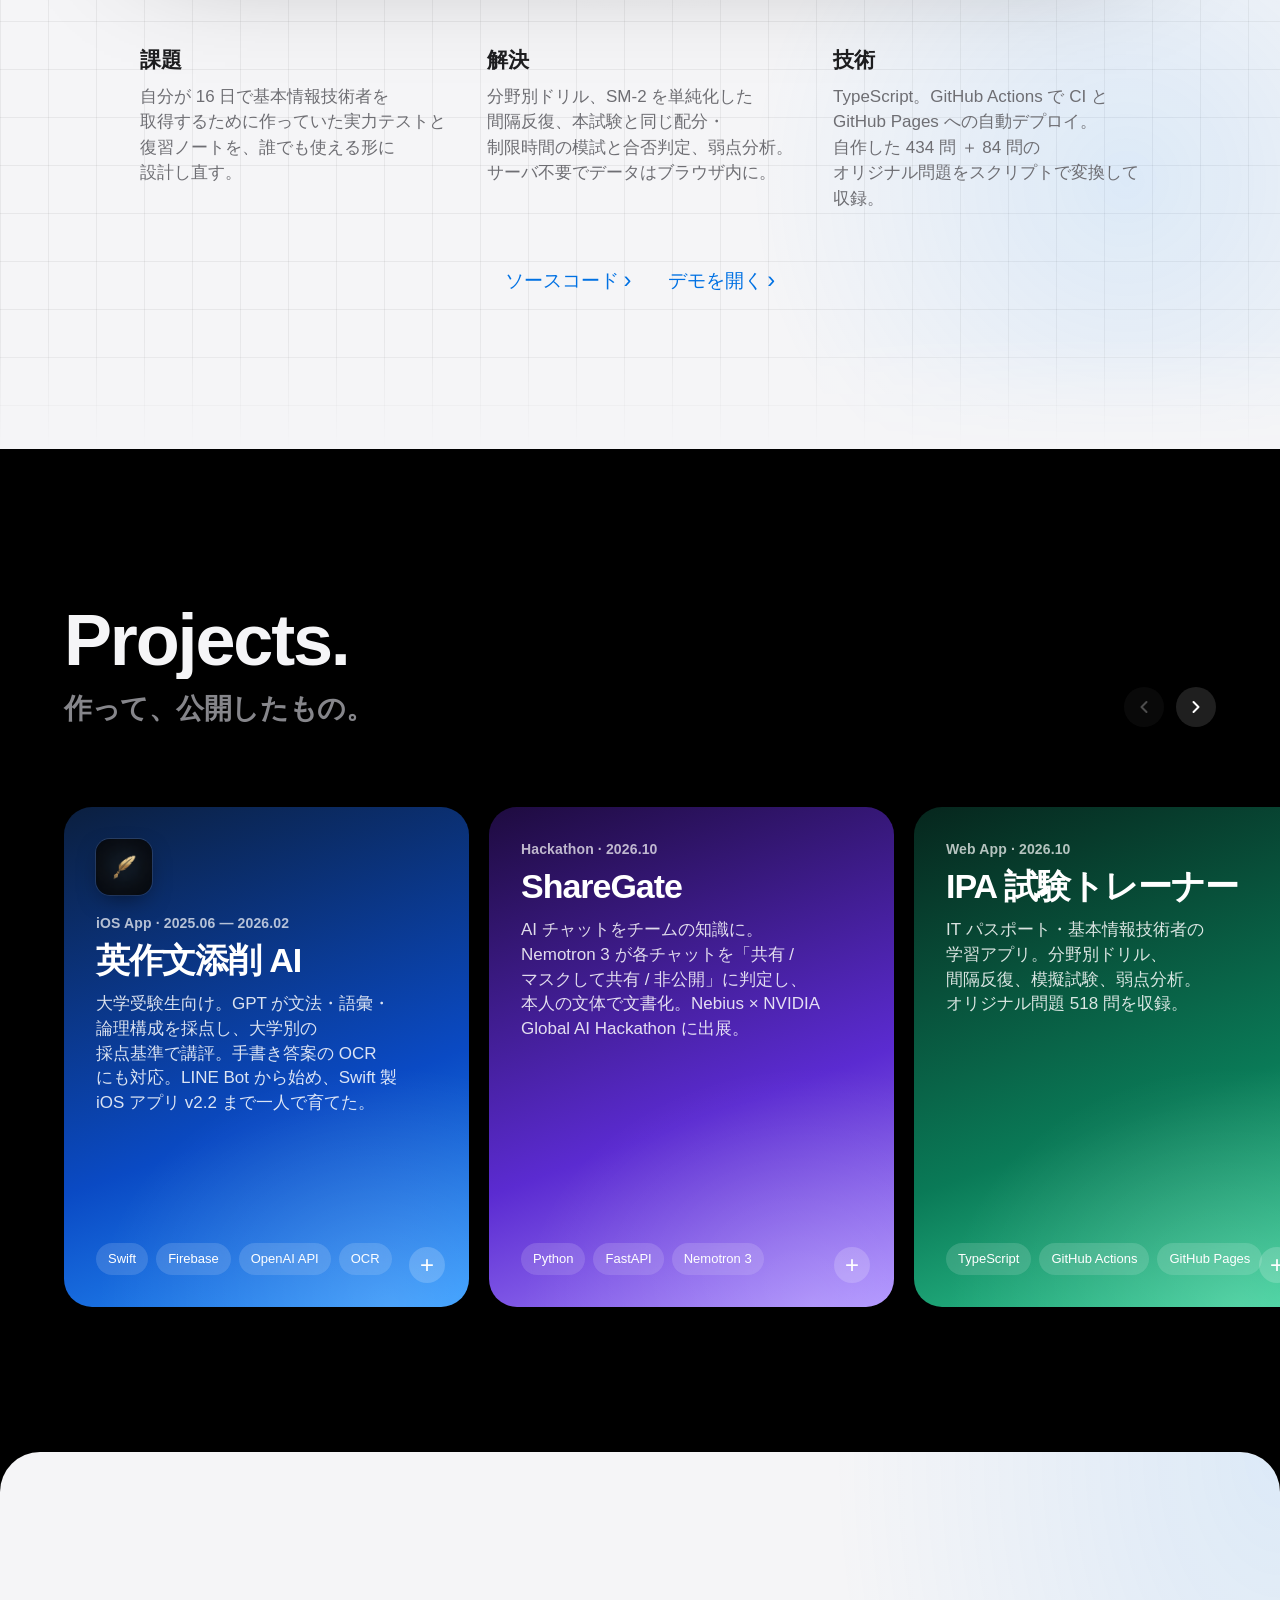
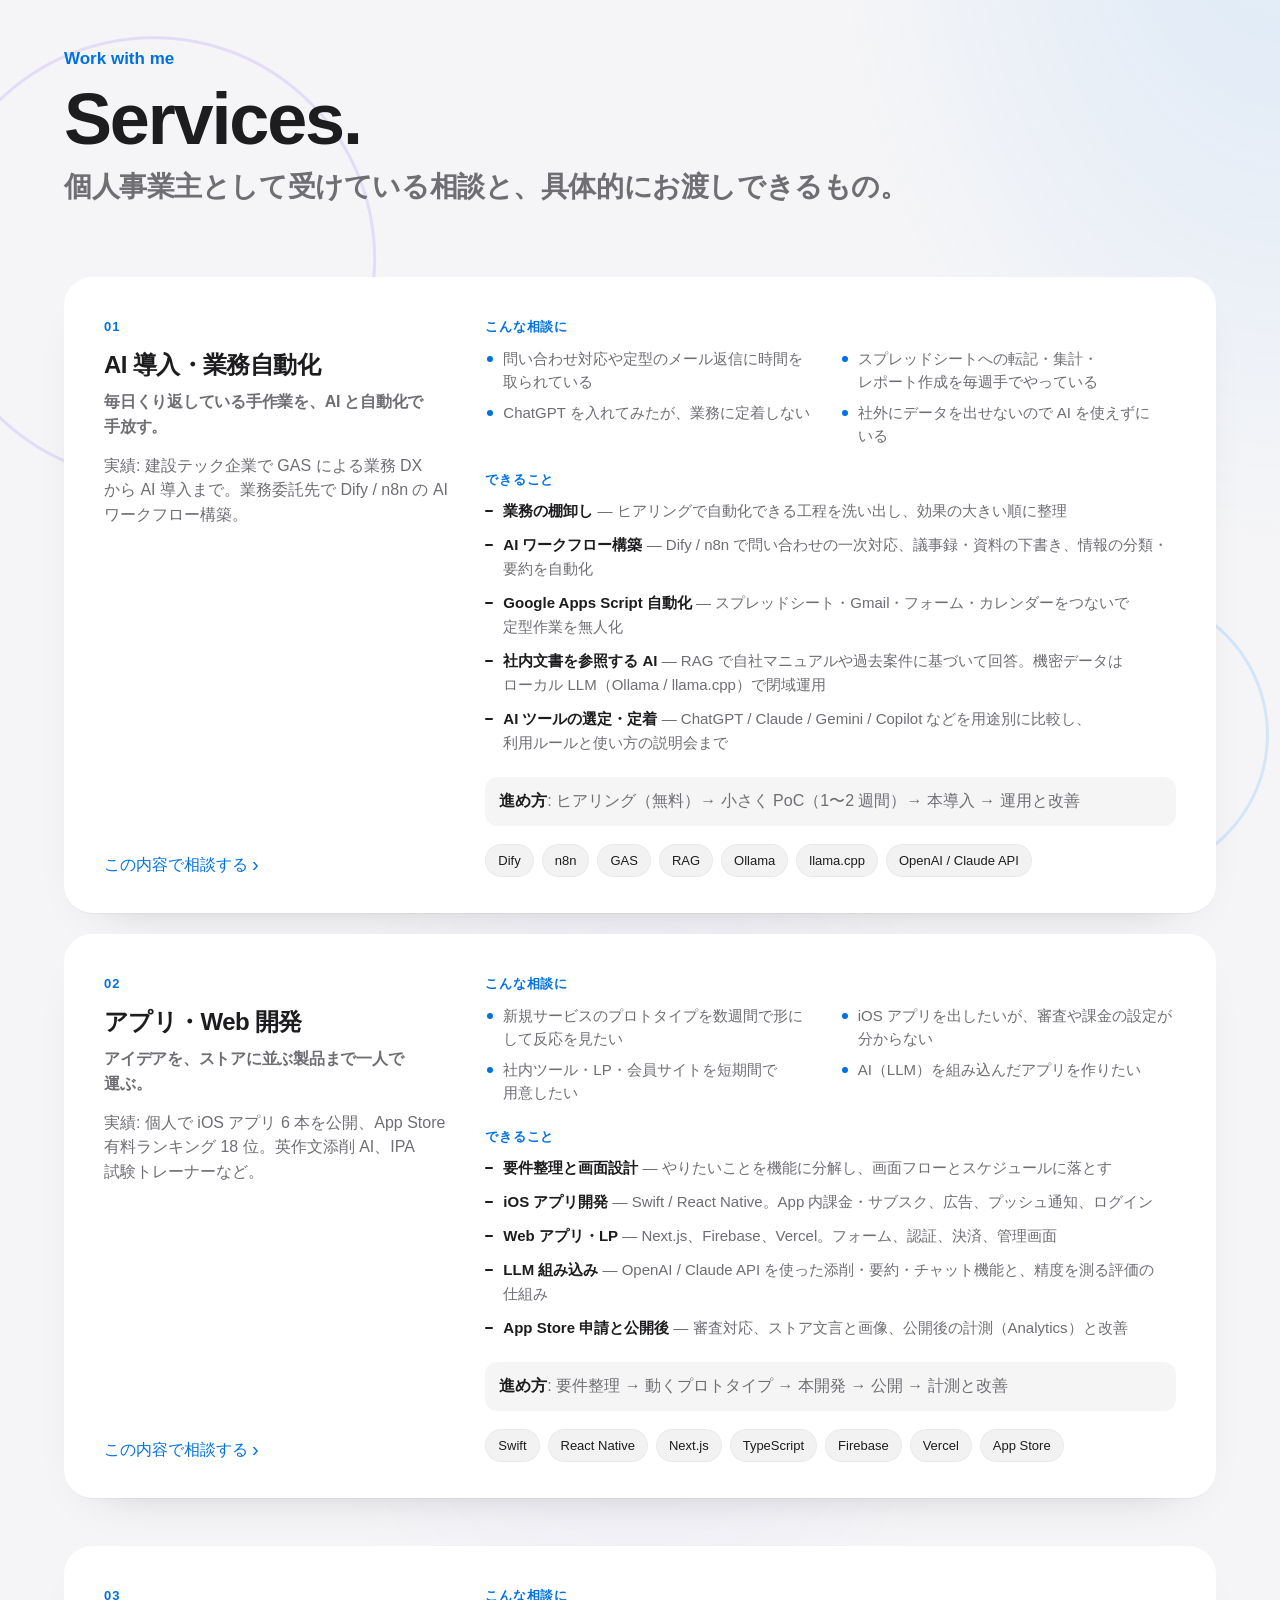
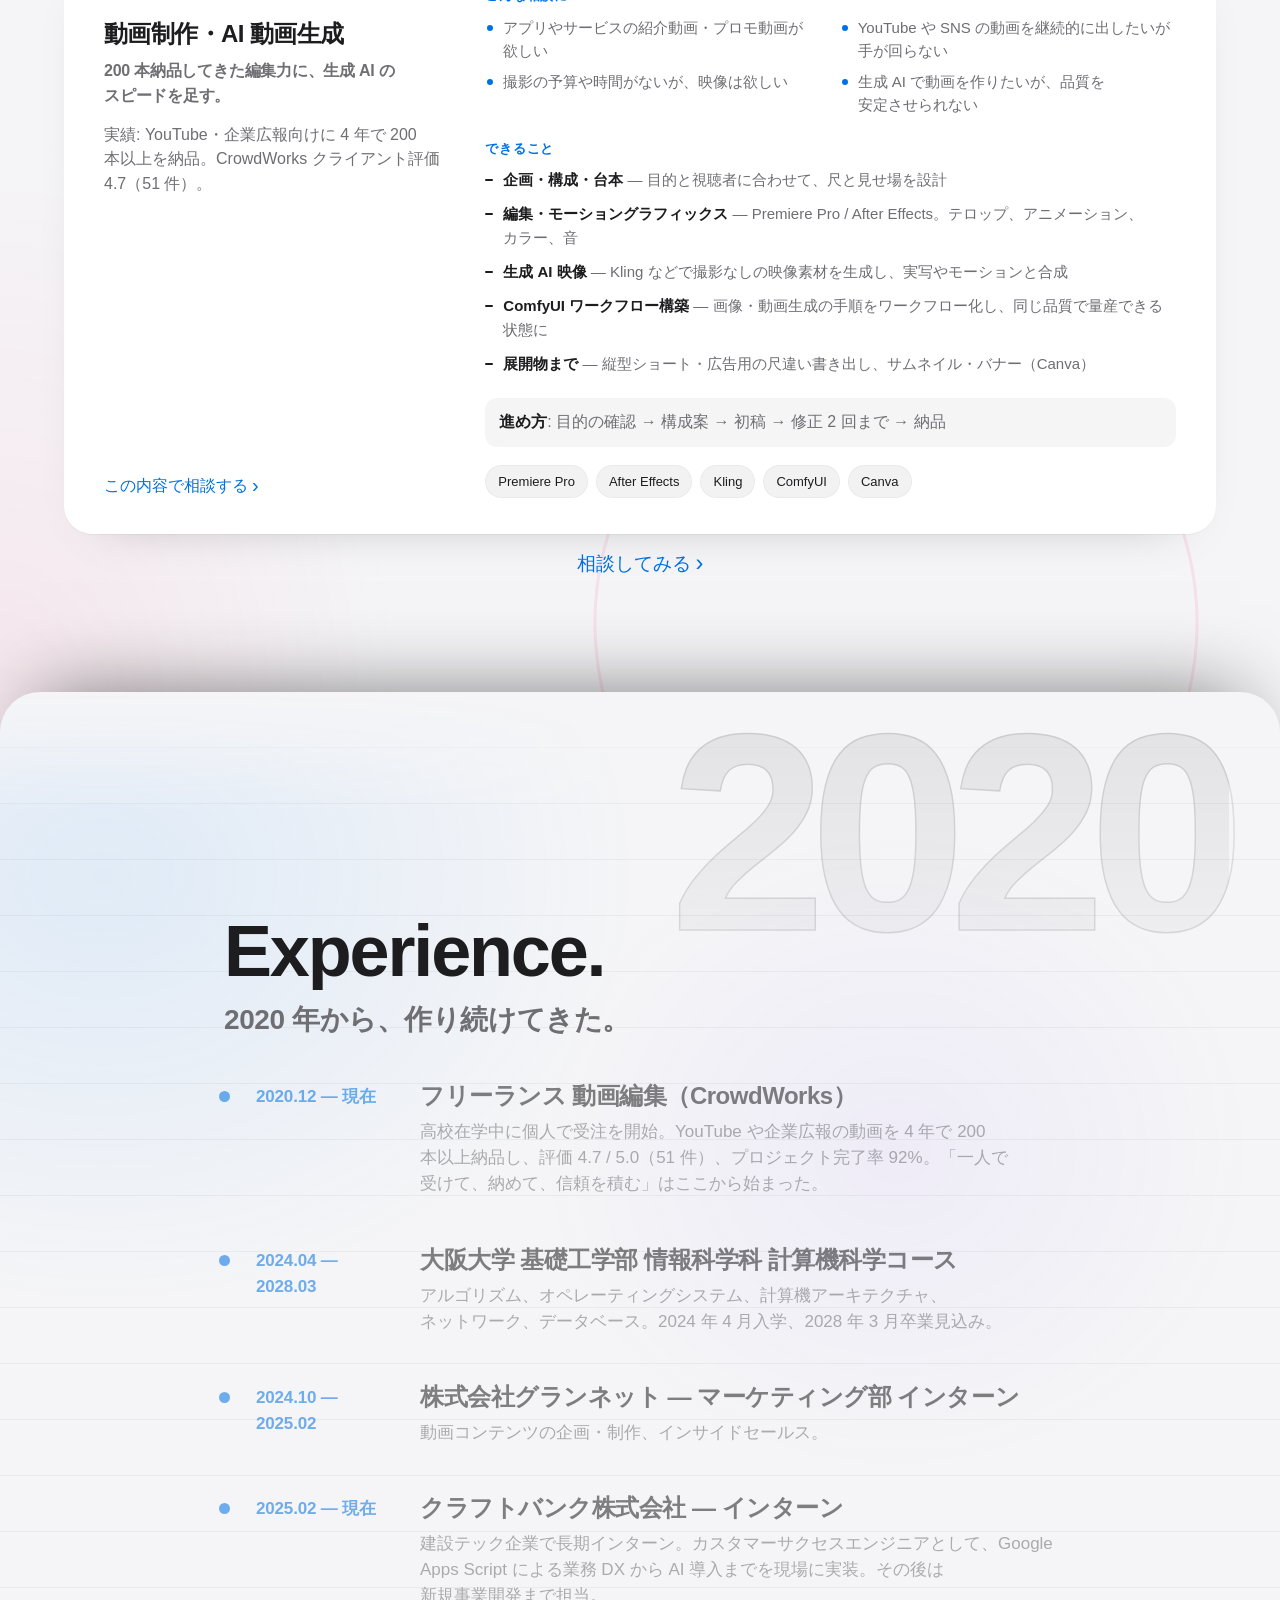
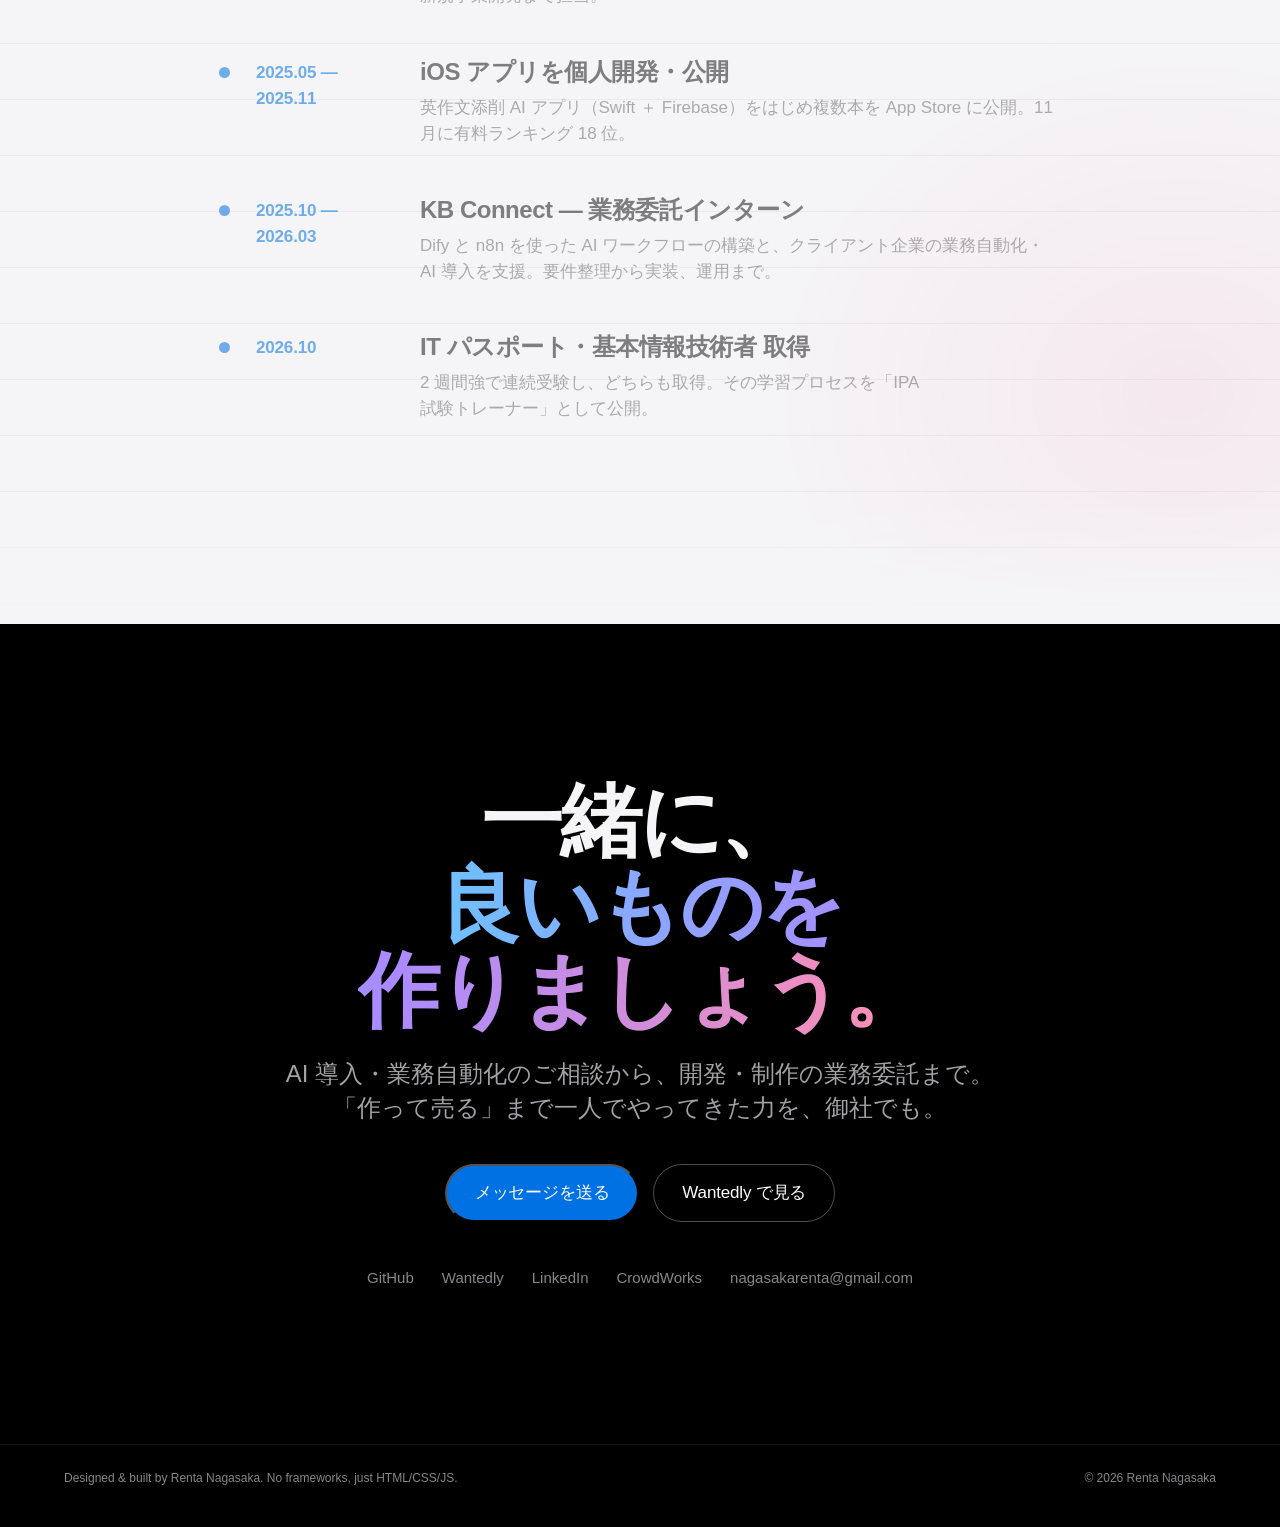
==== commit 043f649f: "Floating avatar buddy in the corner that opens the contact form Co-Authored-By: Claude Fable 5.1 <no" ====
--- a/index.html
+++ b/index.html
@@ -23,7 +23,7 @@
   <meta name="theme-color" content="#000000" />
   <link rel="icon" href="assets/favicon-64.png" type="image/png" sizes="64x64" />
   <link rel="apple-touch-icon" href="assets/icon-180.png" />
-  <link rel="stylesheet" href="styles.css?v=24" />
+  <link rel="stylesheet" href="styles.css?v=25" />
 </head>
 <body class="has-intro">
 
@@ -510,6 +510,22 @@
     </div>
   </footer>
 
+  <!-- ====== Buddy: floating avatar that opens the contact form ====== -->
+  <div class="buddy" id="buddy">
+    <div class="buddy__bubble" id="buddyBubble" role="status">
+      <span id="buddyText">こんにちは。AI 導入や開発の相談、気軽にどうぞ。</span>
+      <button type="button" class="buddy__dismiss" id="buddyDismiss" aria-label="吹き出しを閉じる">
+        <svg width="10" height="10" viewBox="0 0 24 24" fill="none" aria-hidden="true"><path d="M6 6l12 12M18 6 6 18" stroke="currentColor" stroke-width="3" stroke-linecap="round"/></svg>
+      </button>
+    </div>
+    <button type="button" class="buddy__btn" id="buddyBtn" data-contact aria-label="メッセージを送る" title="メッセージを送る">
+      <img src="assets/avatar.jpg" alt="" width="64" height="64" />
+      <span class="buddy__badge" aria-hidden="true">
+        <svg width="12" height="12" viewBox="0 0 24 24" fill="none"><path d="M3 20l18-8L3 4l3 8-3 8zm3-8h6" stroke="currentColor" stroke-width="2.4" stroke-linecap="round" stroke-linejoin="round"/></svg>
+      </span>
+    </button>
+  </div>
+
   <!-- ====== Profile card (opened from the nav brand) ====== -->
   <dialog class="pcard" id="profileCard" aria-labelledby="pcardName">
     <div class="pcard__inner">
@@ -665,6 +681,6 @@
     </div>
   </dialog>
 
-  <script src="script.js?v=19" defer></script>
+  <script src="script.js?v=20" defer></script>
 </body>
 </html>
--- a/styles.css
+++ b/styles.css
@@ -1295,3 +1295,56 @@
   }
 }
 @keyframes rings-drift { from { translate: 0 60px; } to { translate: 0 -60px; } }
+
+/* ==========================================================
+   Buddy: floating avatar in the corner that opens the contact form
+   ========================================================== */
+.buddy {
+  position: fixed; right: 22px; bottom: 22px; z-index: 900;
+  display: flex; flex-direction: column; align-items: flex-end; gap: 10px;
+  transform: translateY(140%); opacity: 0; pointer-events: none;
+  transition: transform .7s cubic-bezier(.34, 1.4, .64, 1), opacity .4s;
+}
+.buddy.is-in { transform: none; opacity: 1; pointer-events: auto; }
+.buddy.is-hidden, html.modal-open .buddy { transform: translateY(140%); opacity: 0; pointer-events: none; }
+.buddy__btn {
+  position: relative; width: 64px; height: 64px; border-radius: 50%; border: 0; padding: 0; cursor: pointer;
+  background: linear-gradient(135deg, #6ec1ff, #a98bff 50%, #ff8fb1);
+  box-shadow: 0 18px 40px -14px rgba(0,0,0,.7), 0 0 0 1px rgba(255,255,255,.15);
+  animation: buddy-bob 4.5s ease-in-out infinite;
+  transition: transform .35s cubic-bezier(.34, 1.56, .64, 1);
+}
+.buddy__btn:hover { transform: translateY(-4px) scale(1.06); animation-play-state: paused; }
+.buddy__btn:active { transform: scale(.96); }
+.buddy__btn img { width: 58px; height: 58px; border-radius: 50%; object-fit: cover; display: block; margin: 3px; box-shadow: 0 0 0 2px #000 inset; }
+.buddy__badge {
+  position: absolute; right: -2px; bottom: -2px; width: 24px; height: 24px; border-radius: 50%;
+  background: var(--blue-dark); color: #fff; display: grid; place-items: center;
+  box-shadow: 0 0 0 3px #fff, 0 6px 14px -4px rgba(0,0,0,.6);
+}
+@keyframes buddy-bob { 0%, 100% { translate: 0 0; } 50% { translate: 0 -6px; } }
+.buddy__bubble {
+  position: relative; max-width: min(280px, calc(100vw - 60px));
+  padding: 12px 36px 12px 14px; border-radius: 16px 16px 4px 16px;
+  background: #fff; color: var(--ink); font-size: 14px; line-height: 1.5; font-weight: 500;
+  box-shadow: 0 18px 40px -16px rgba(0,0,0,.45), 0 0 0 1px rgba(0,0,0,.05);
+  transform: translateY(8px) scale(.96); opacity: 0; pointer-events: none; transform-origin: 90% 100%;
+  transition: transform .45s cubic-bezier(.34, 1.4, .64, 1), opacity .3s;
+}
+.buddy__bubble::after {
+  content: ""; position: absolute; right: 16px; bottom: -7px; width: 14px; height: 14px;
+  background: #fff; transform: rotate(45deg); border-radius: 2px; box-shadow: 2px 2px 3px -2px rgba(0,0,0,.15);
+}
+.buddy.is-talking .buddy__bubble { transform: none; opacity: 1; pointer-events: auto; }
+.buddy__dismiss {
+  position: absolute; top: 8px; right: 8px; width: 22px; height: 22px; border-radius: 50%; border: 0;
+  background: rgba(0,0,0,.06); color: var(--ink-2); display: grid; place-items: center; cursor: pointer;
+}
+.buddy__dismiss:hover { background: rgba(0,0,0,.12); }
+@media (max-width: 600px) {
+  .buddy { right: 14px; bottom: 14px; gap: 8px; }
+  .buddy__btn { width: 56px; height: 56px; }
+  .buddy__btn img { width: 50px; height: 50px; }
+  .buddy__bubble { font-size: 13px; padding: 10px 32px 10px 12px; }
+}
+@media (prefers-reduced-motion: reduce) { .buddy, .buddy__bubble, .buddy__btn { transition: none; animation: none; } }
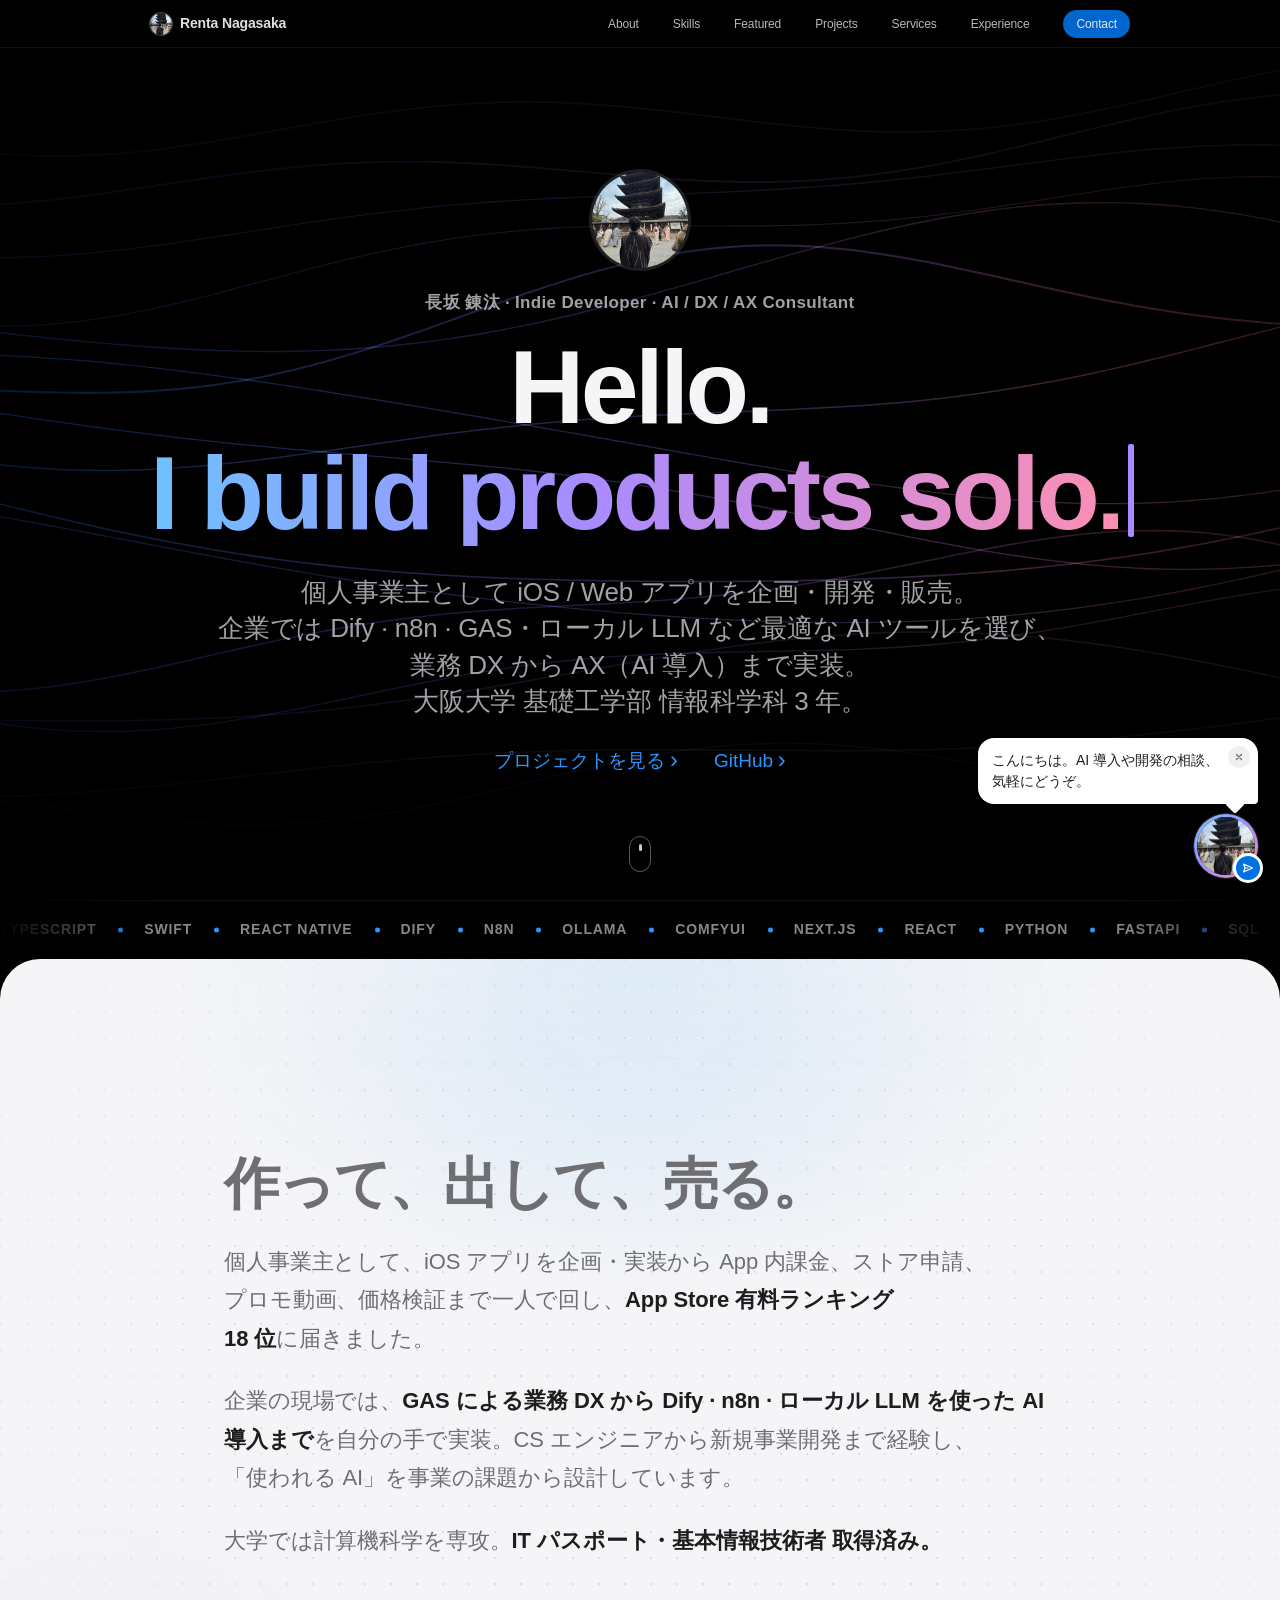
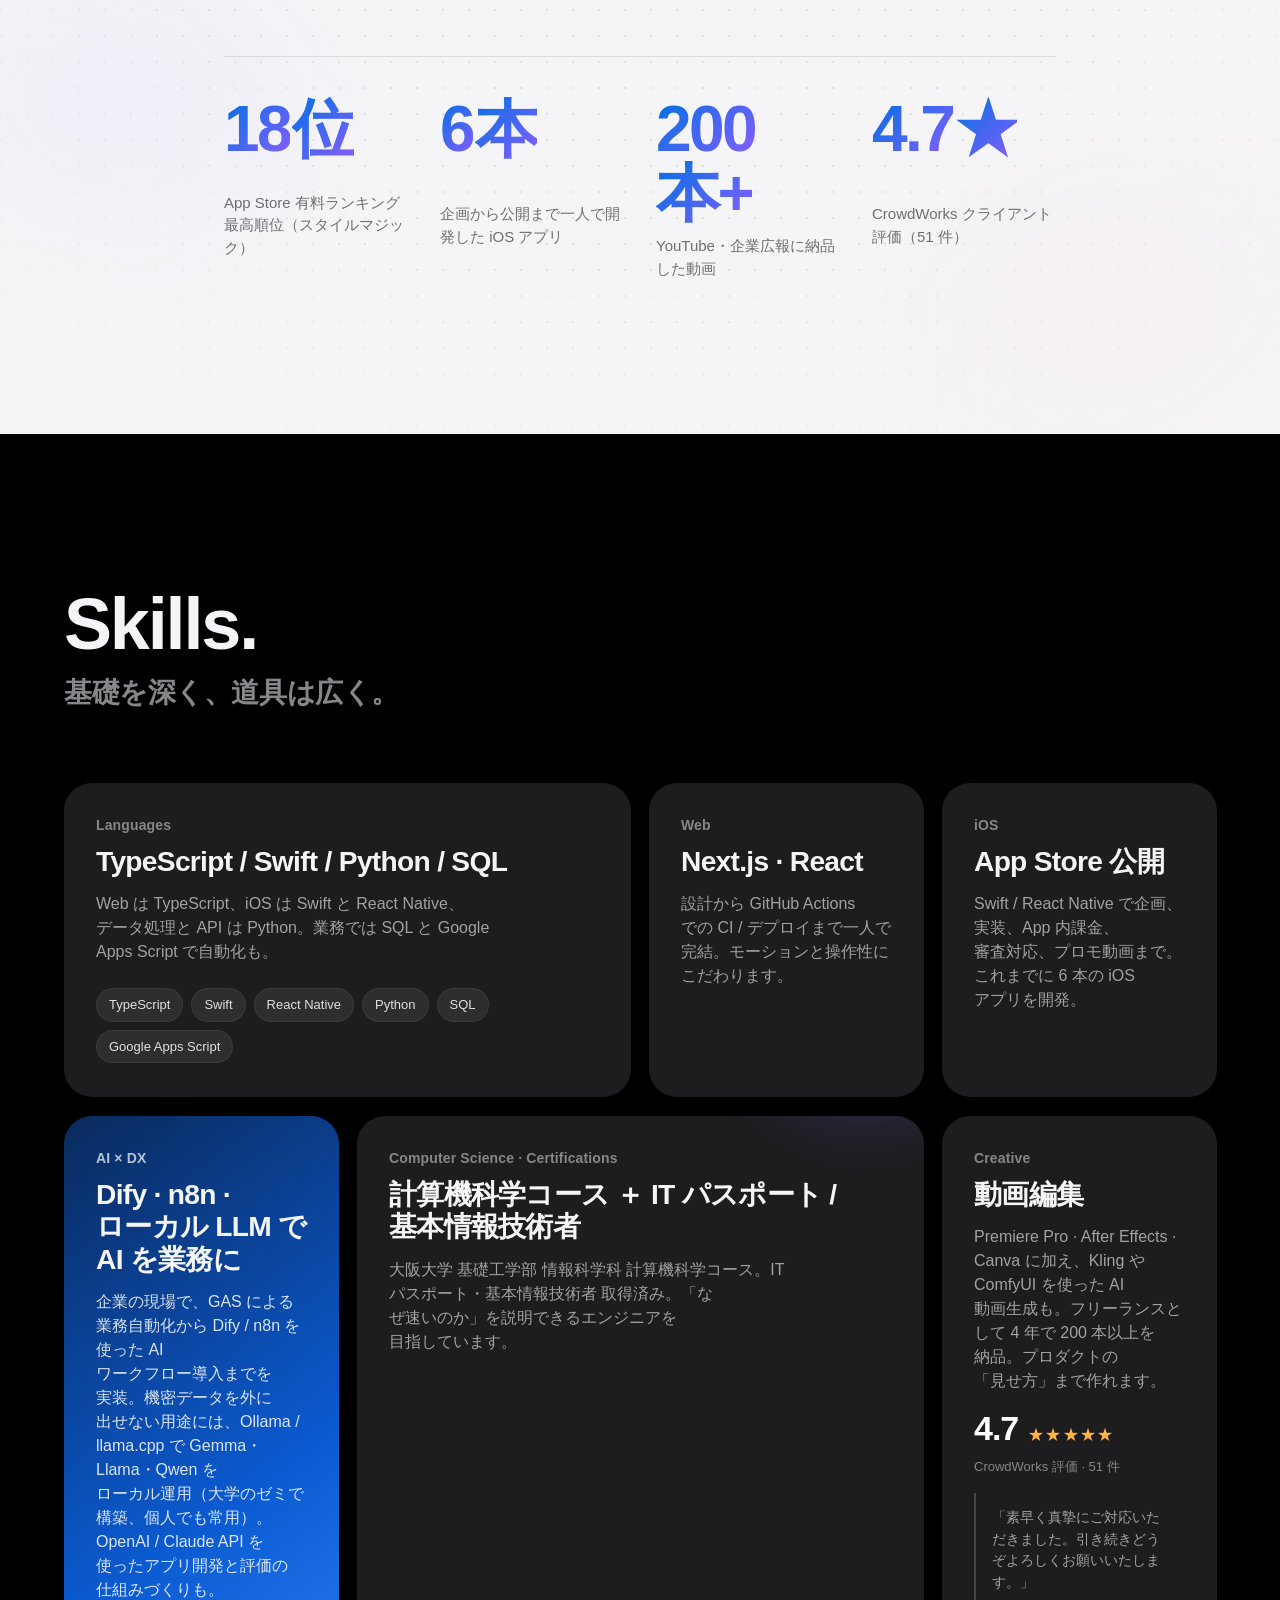
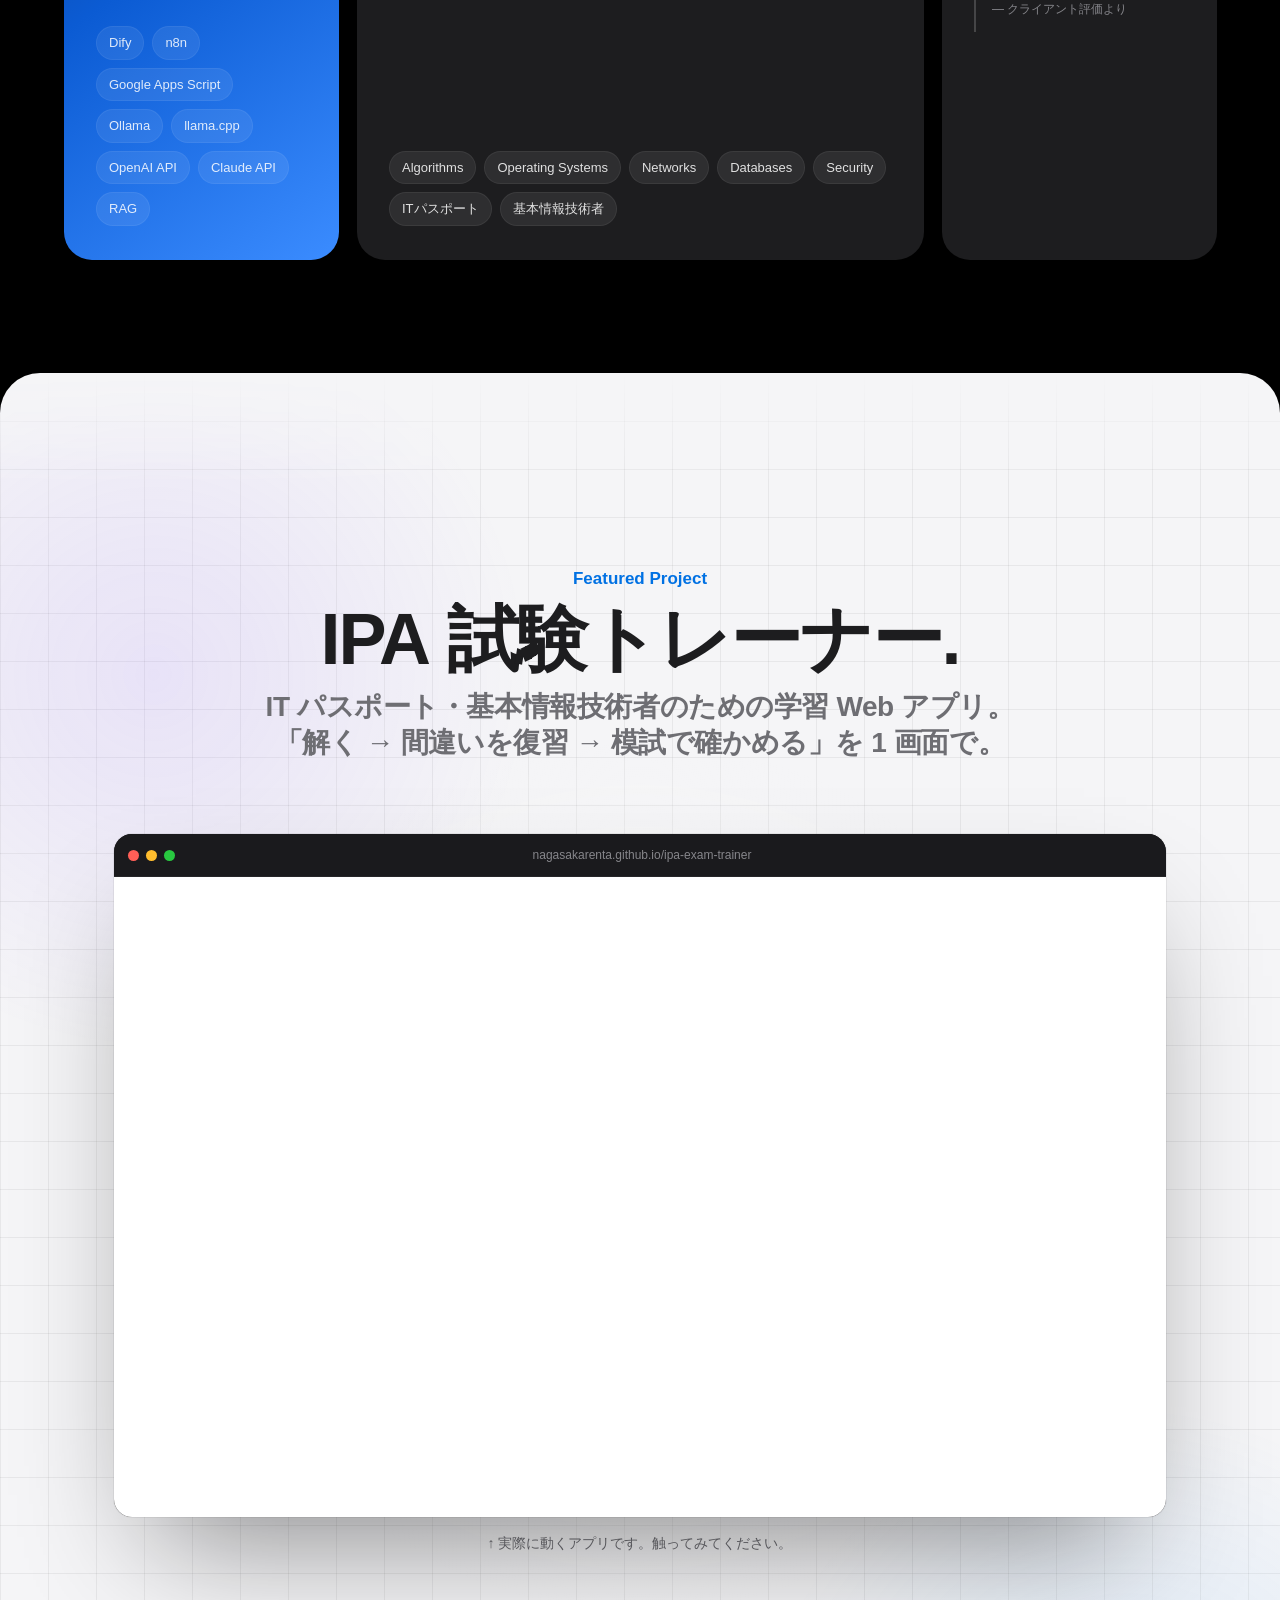
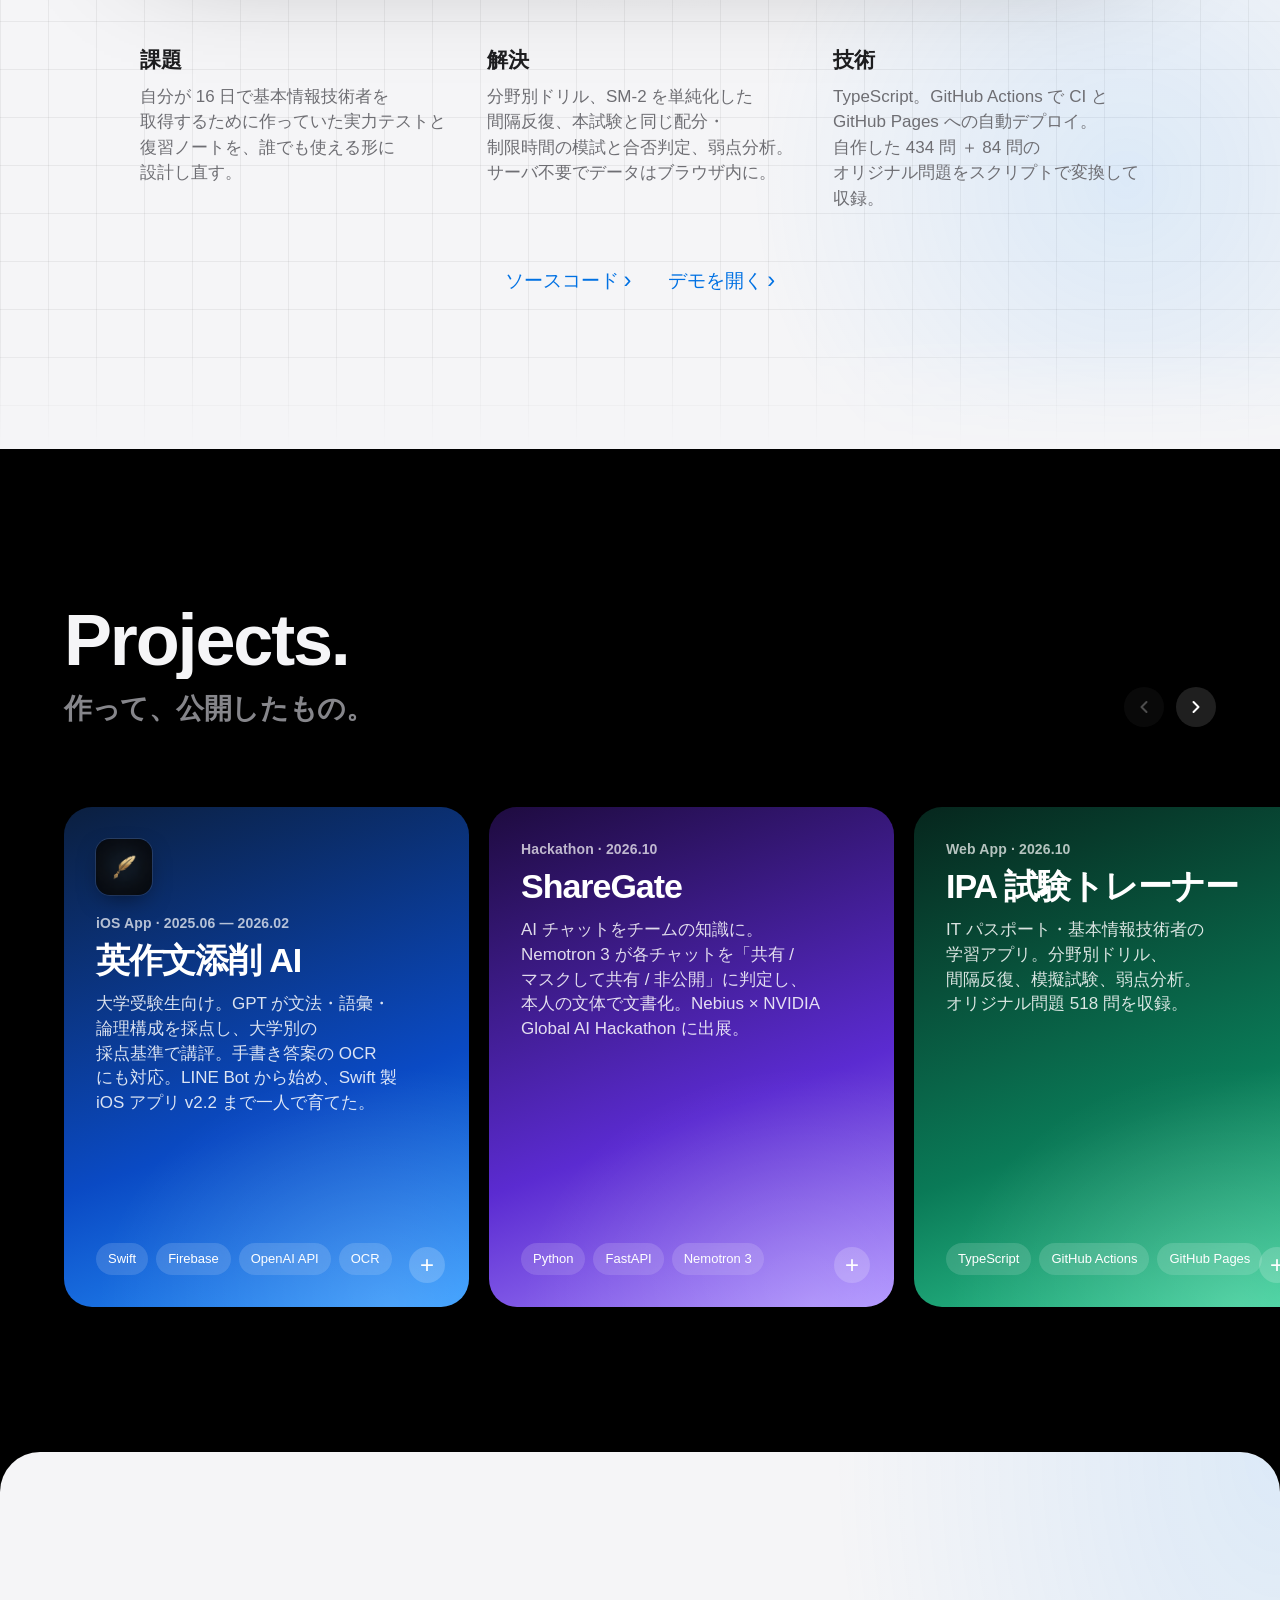
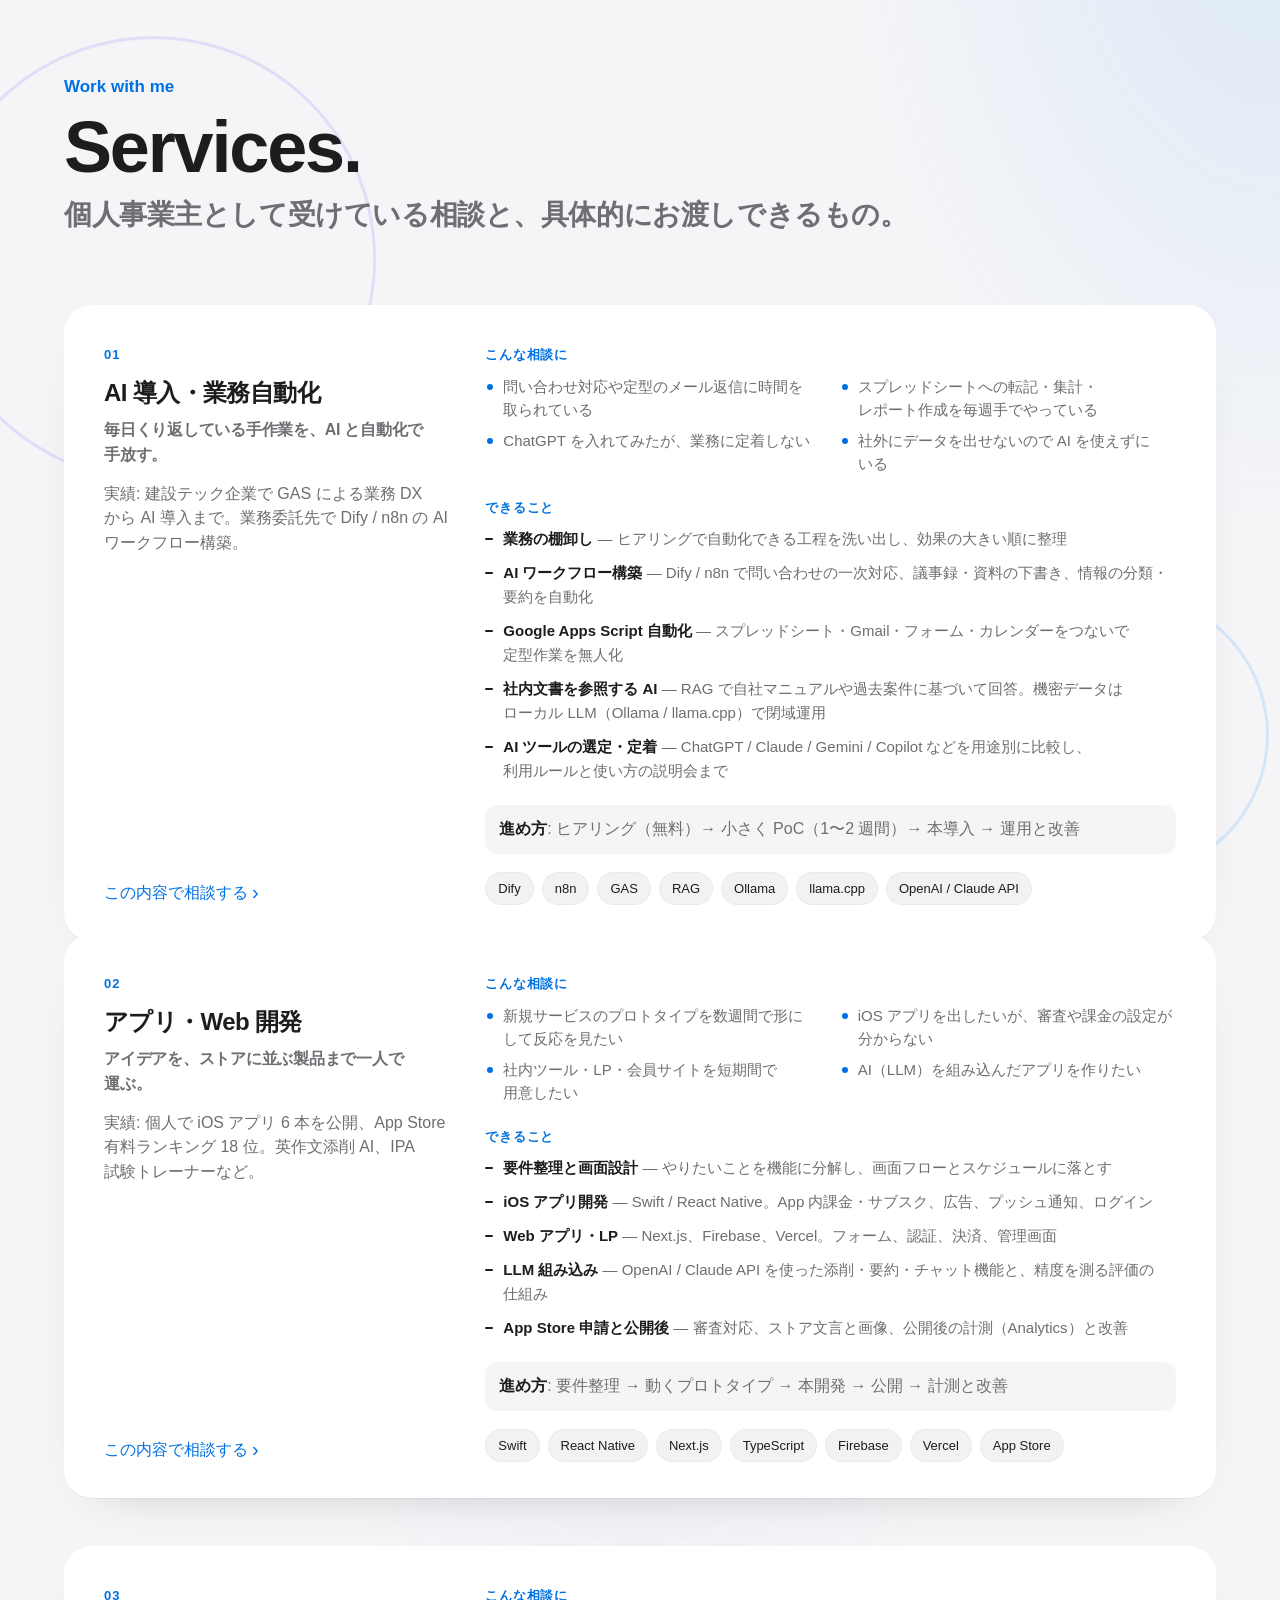
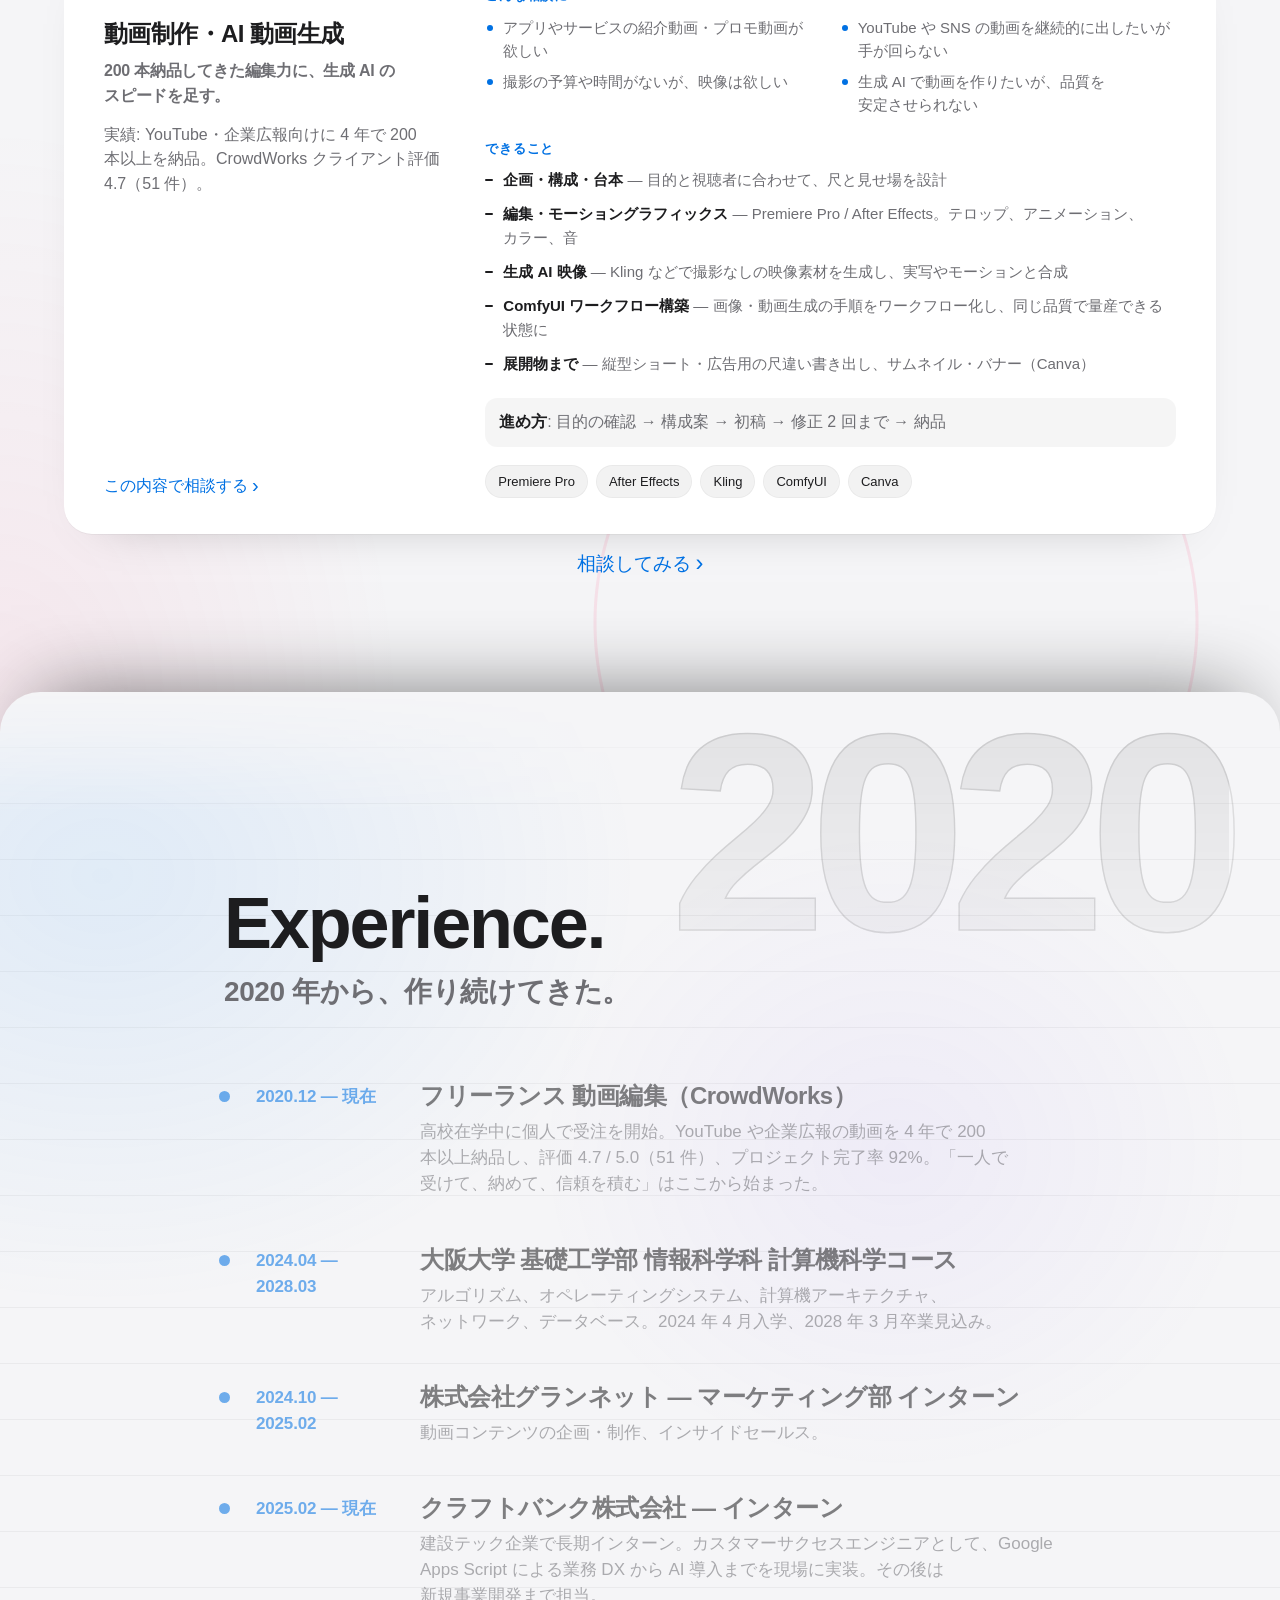
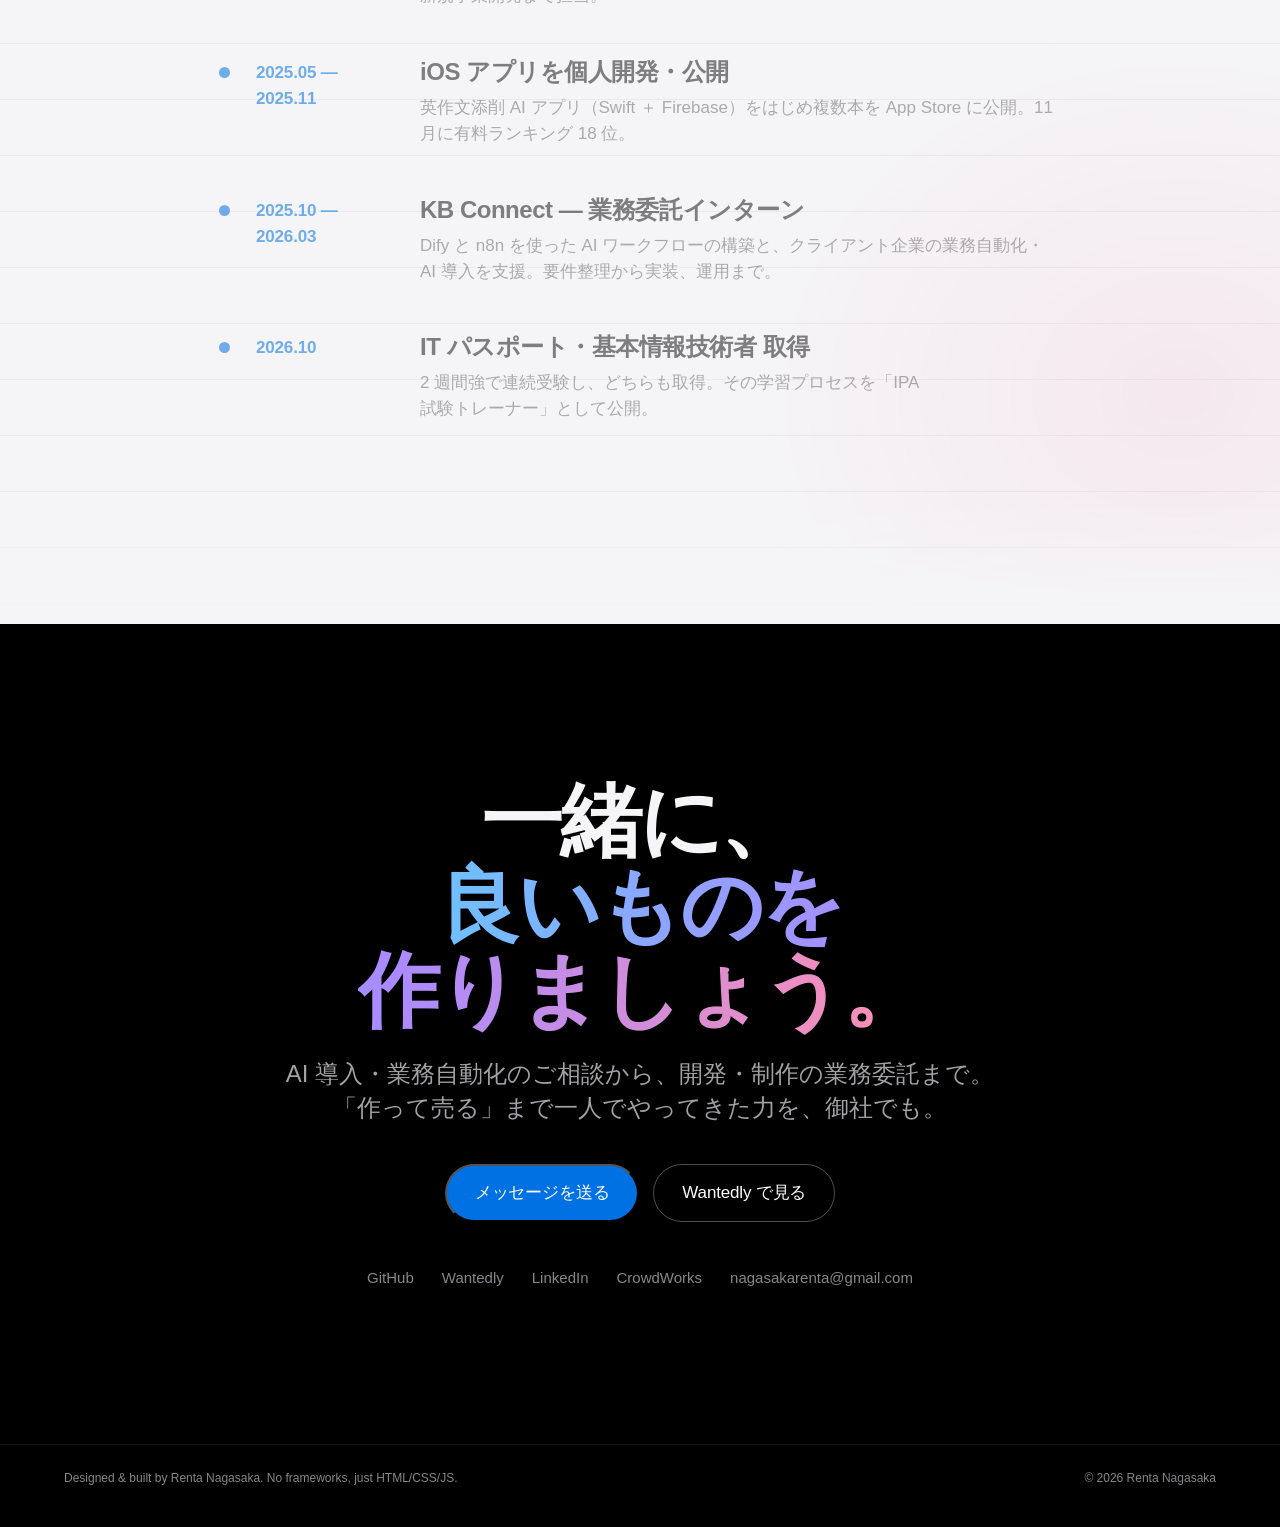
==== commit a649cba4: "Hero copy: move the name to the eyebrow line Co-Authored-By: Claude Fable 5.1 <noreply@anthropic.com" ====
--- a/index.html
+++ b/index.html
@@ -82,7 +82,7 @@
     <section class="hero" id="hero">
       <div class="hero__content" id="heroContent">
         <img class="hero__avatar reveal" src="assets/avatar.jpg" alt="長坂 錬汰" width="96" height="96" />
-        <p class="hero__eyebrow reveal" style="--d:.05s">Indie Developer · AI / DX / AX Consultant · 大阪大学 情報科学科</p>
+        <p class="hero__eyebrow reveal" style="--d:.05s">長坂 錬汰 · Indie Developer · AI / DX / AX Consultant</p>
         <h1 class="hero__title reveal" style="--d:.1s">
           Hello.<br />
           <span class="gradient-text typewriter" id="typewriter"
@@ -92,9 +92,9 @@
           </span>
         </h1>
         <p class="hero__sub reveal" style="--d:.2s">
-          <span class="ph">長坂 錬汰。</span><span class="ph">個人事業主として&nbsp;</span><span class="ph">iOS / Web アプリを企画・開発・販売。</span><br class="br-desktop" />
-          <span class="ph">企業では&nbsp;</span><span class="ph">Dify · n8n · GAS・ローカル LLM など</span><span class="ph">最適な AI ツールを選び、</span><span class="ph">業務 DX から AX（AI 導入）までを実装。</span><br class="br-desktop" />
-          <span class="ph">大阪大学 情報科学科 3 年。</span>
+          <span class="ph">個人事業主として&nbsp;</span><span class="ph">iOS / Web アプリを企画・開発・販売。</span><br class="br-desktop" />
+          <span class="ph">企業では&nbsp;</span><span class="ph">Dify · n8n · GAS・ローカル LLM など</span><span class="ph">最適な AI ツールを選び、</span><span class="ph">業務 DX から AX（AI 導入）まで実装。</span><br class="br-desktop" />
+          <span class="ph">大阪大学 基礎工学部 情報科学科 3 年。</span>
         </p>
         <div class="hero__actions reveal" style="--d:.3s">
           <a href="#projects" class="link-arrow">プロジェクトを見る</a>
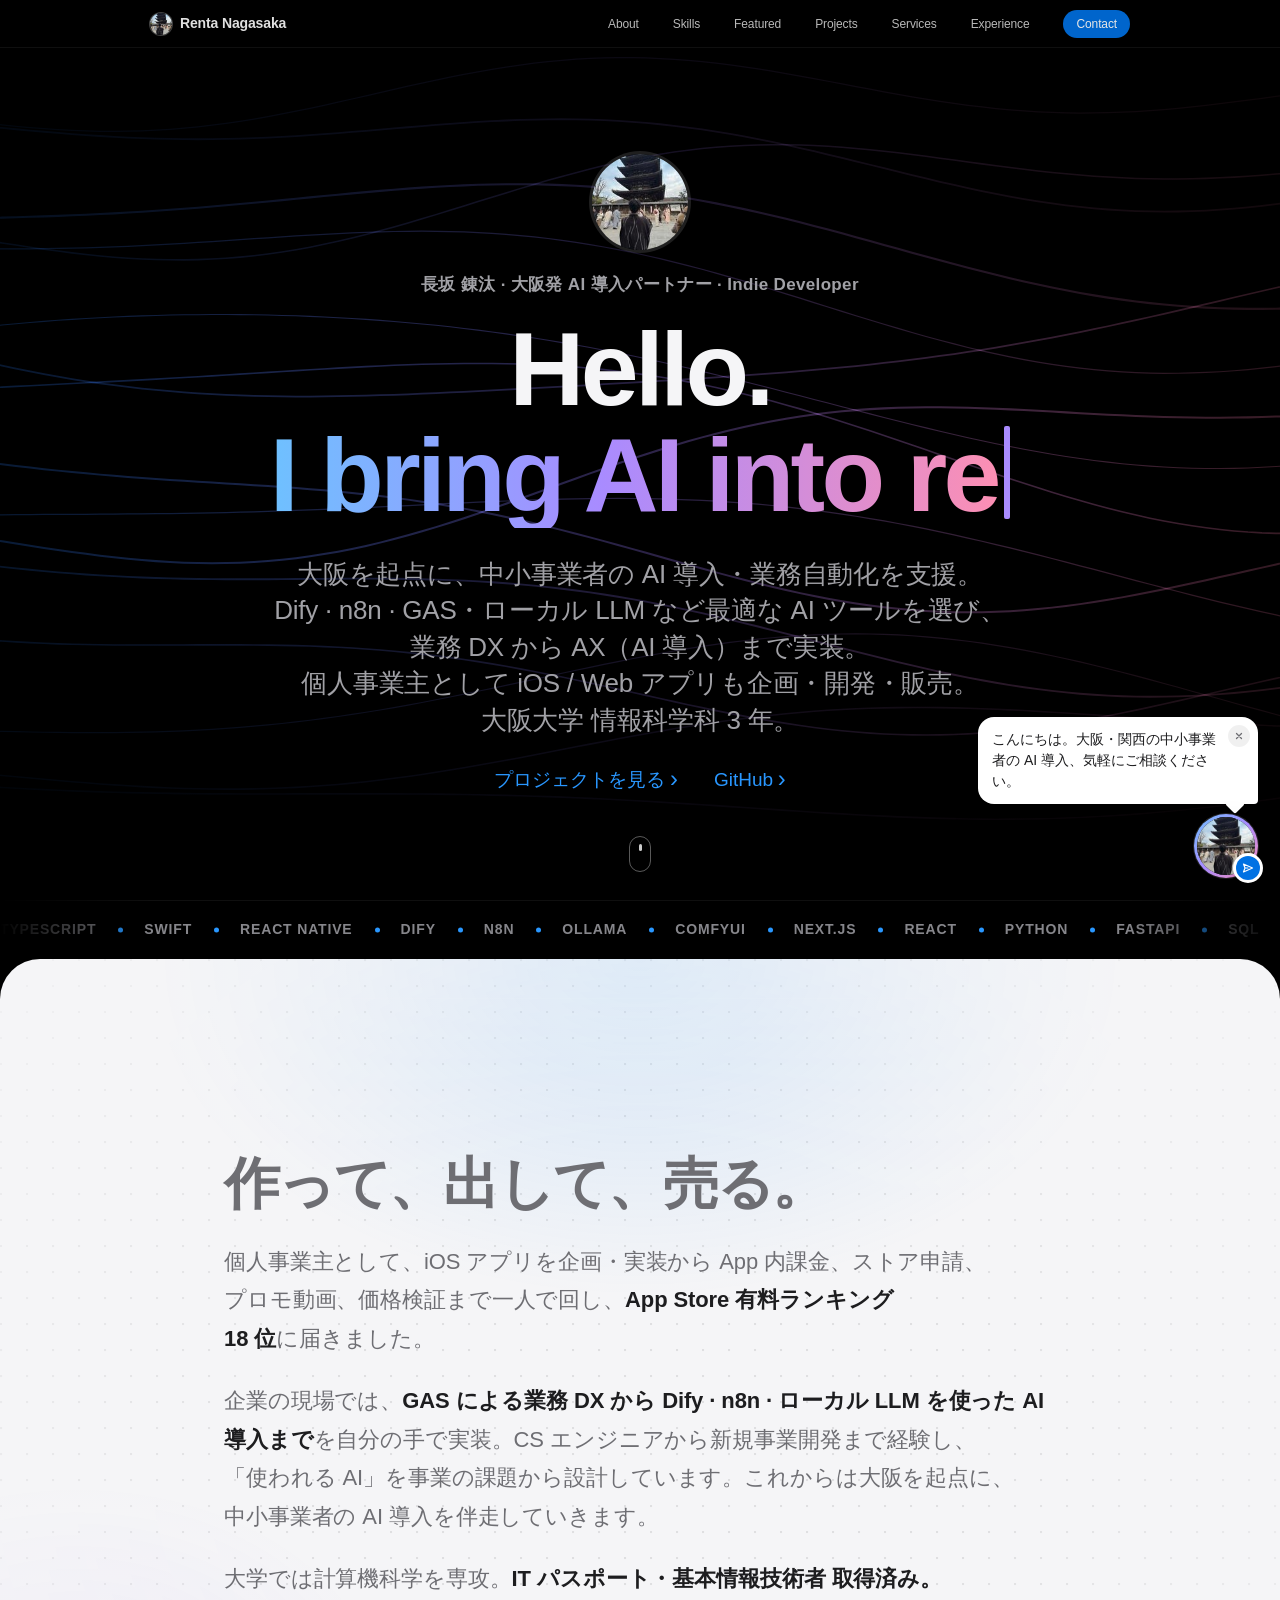
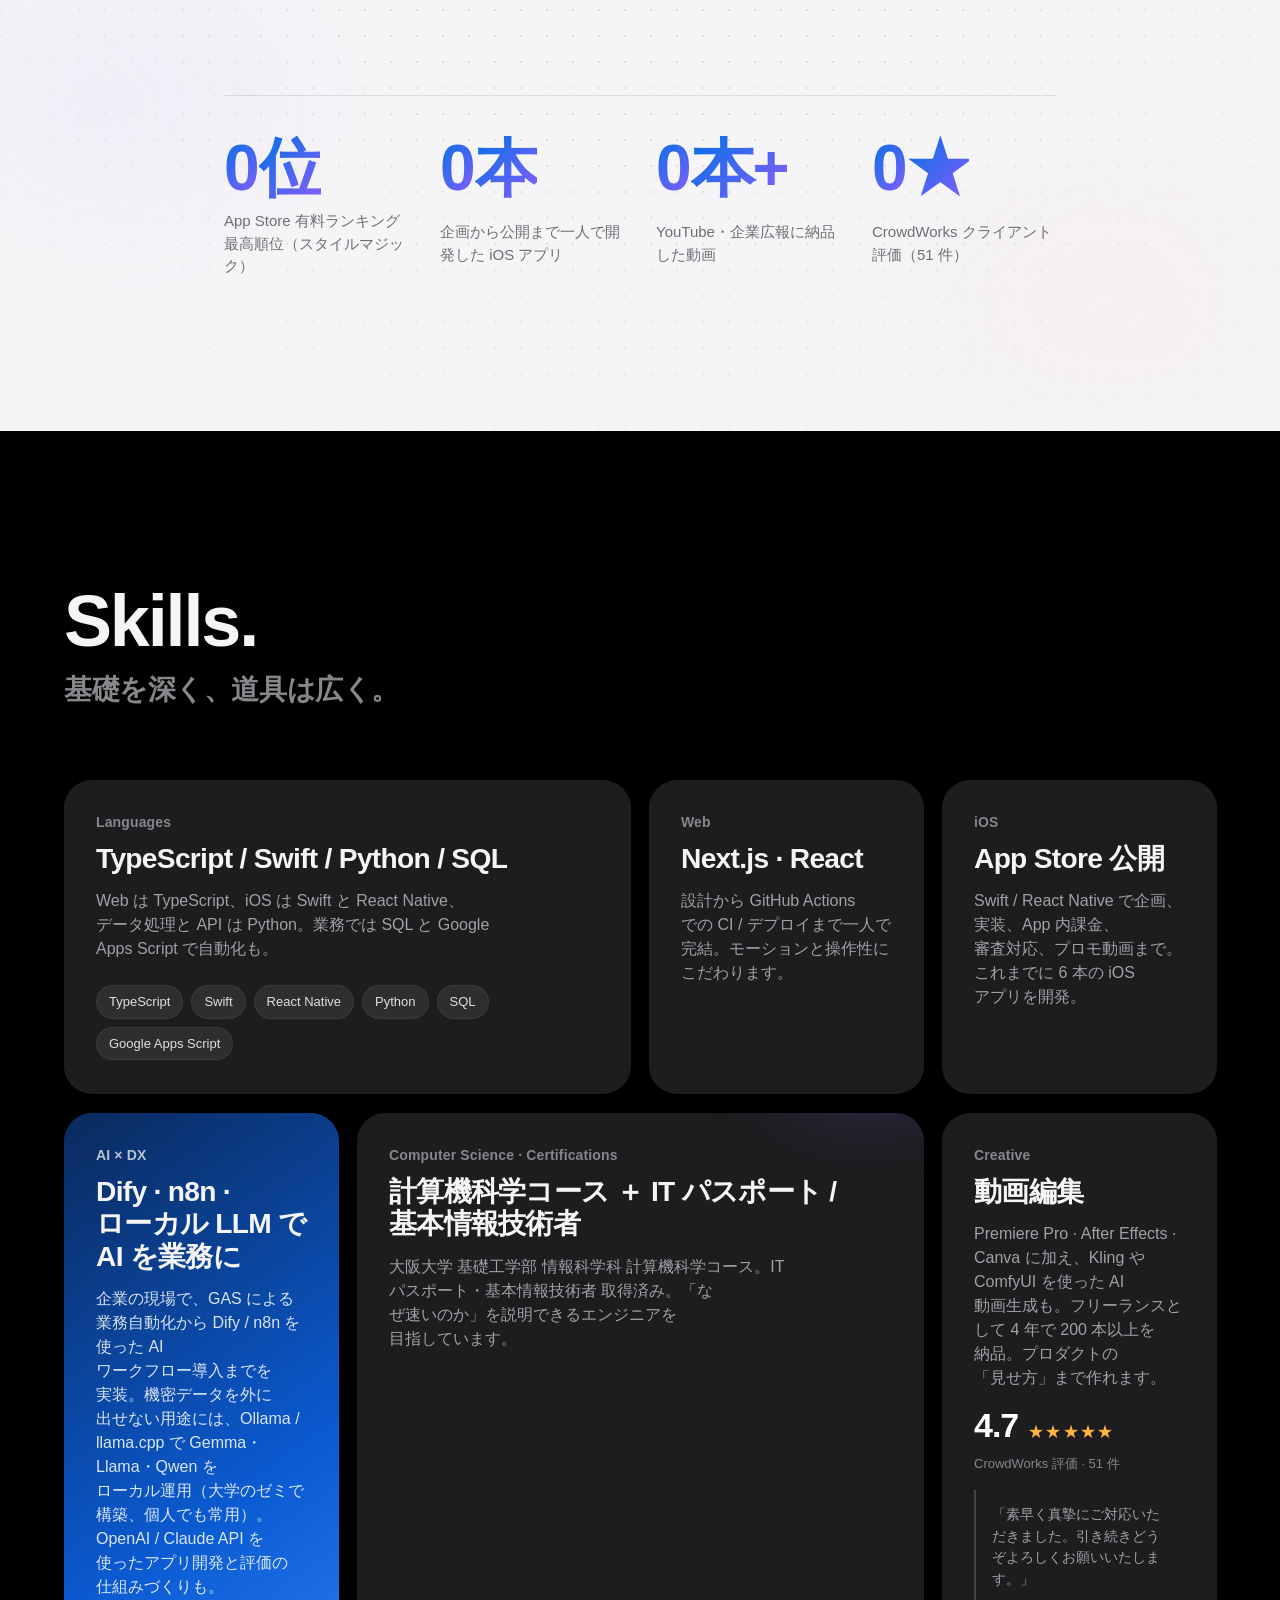
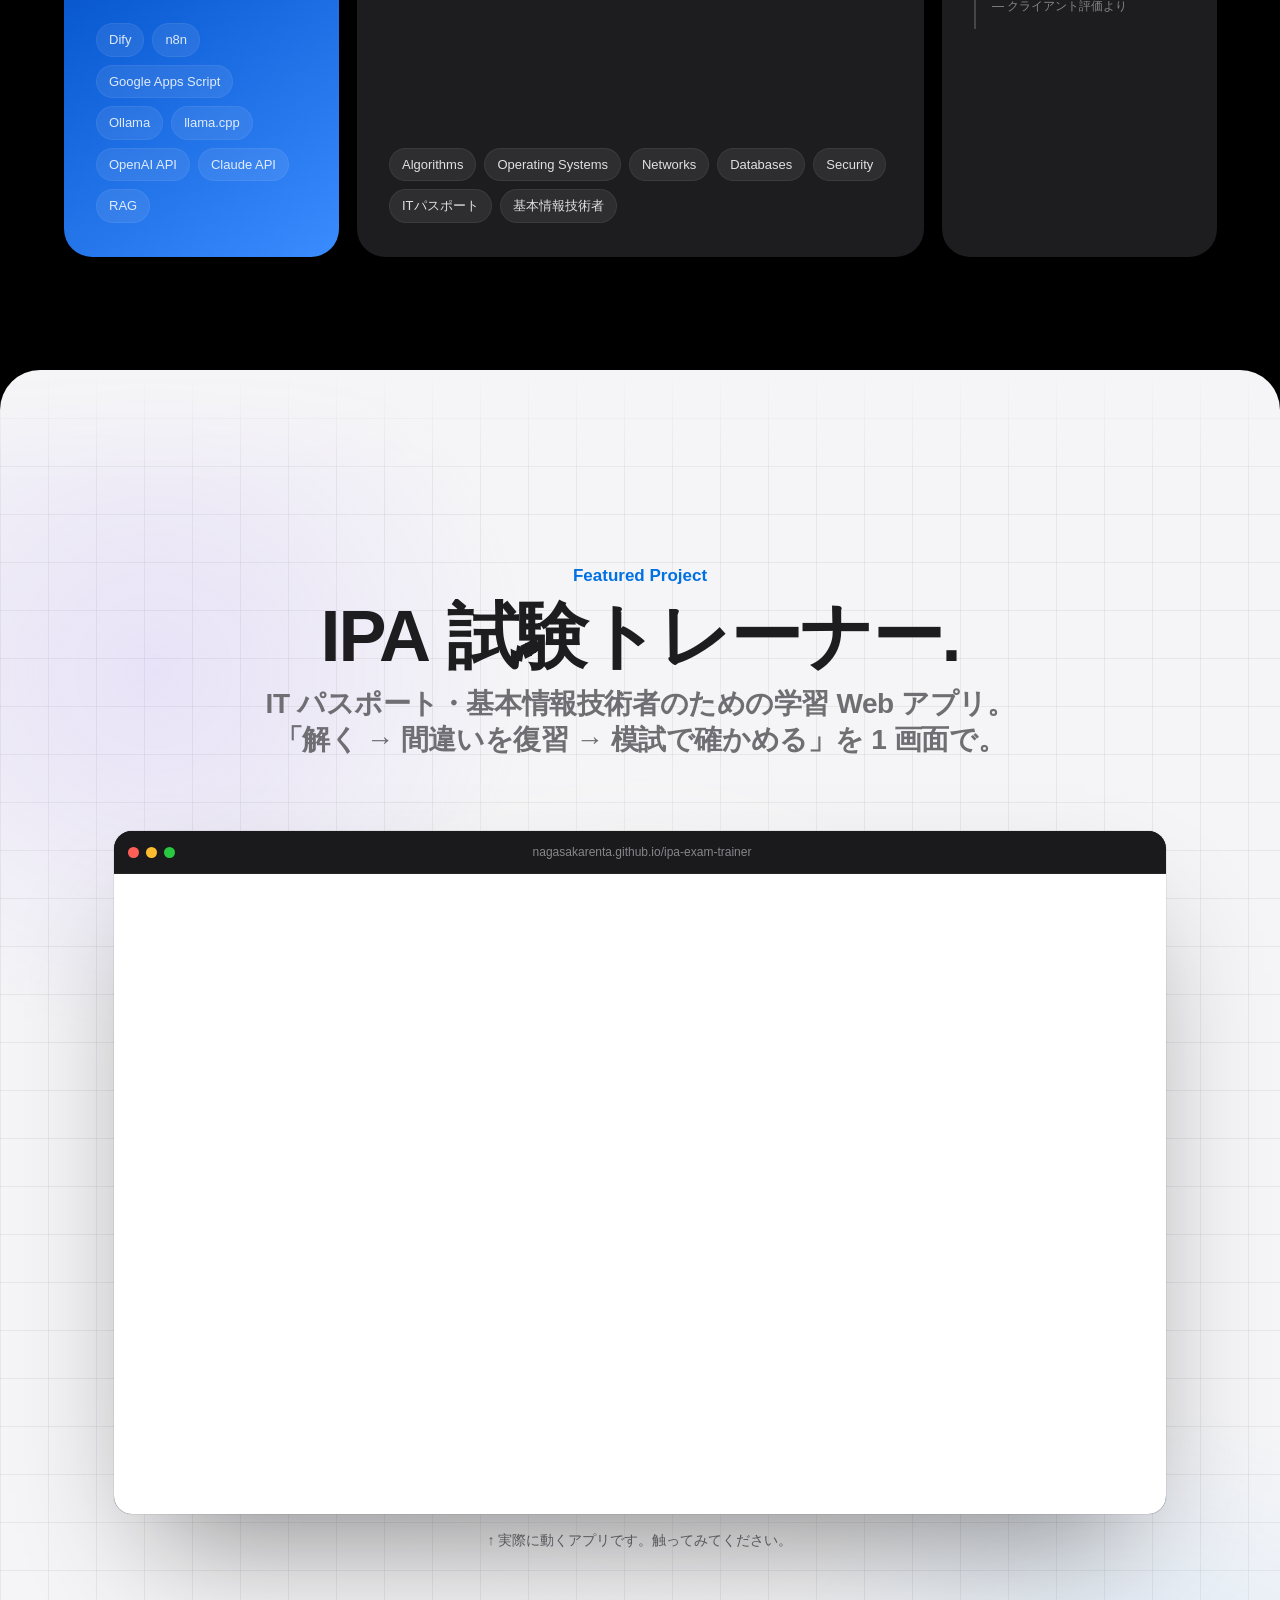
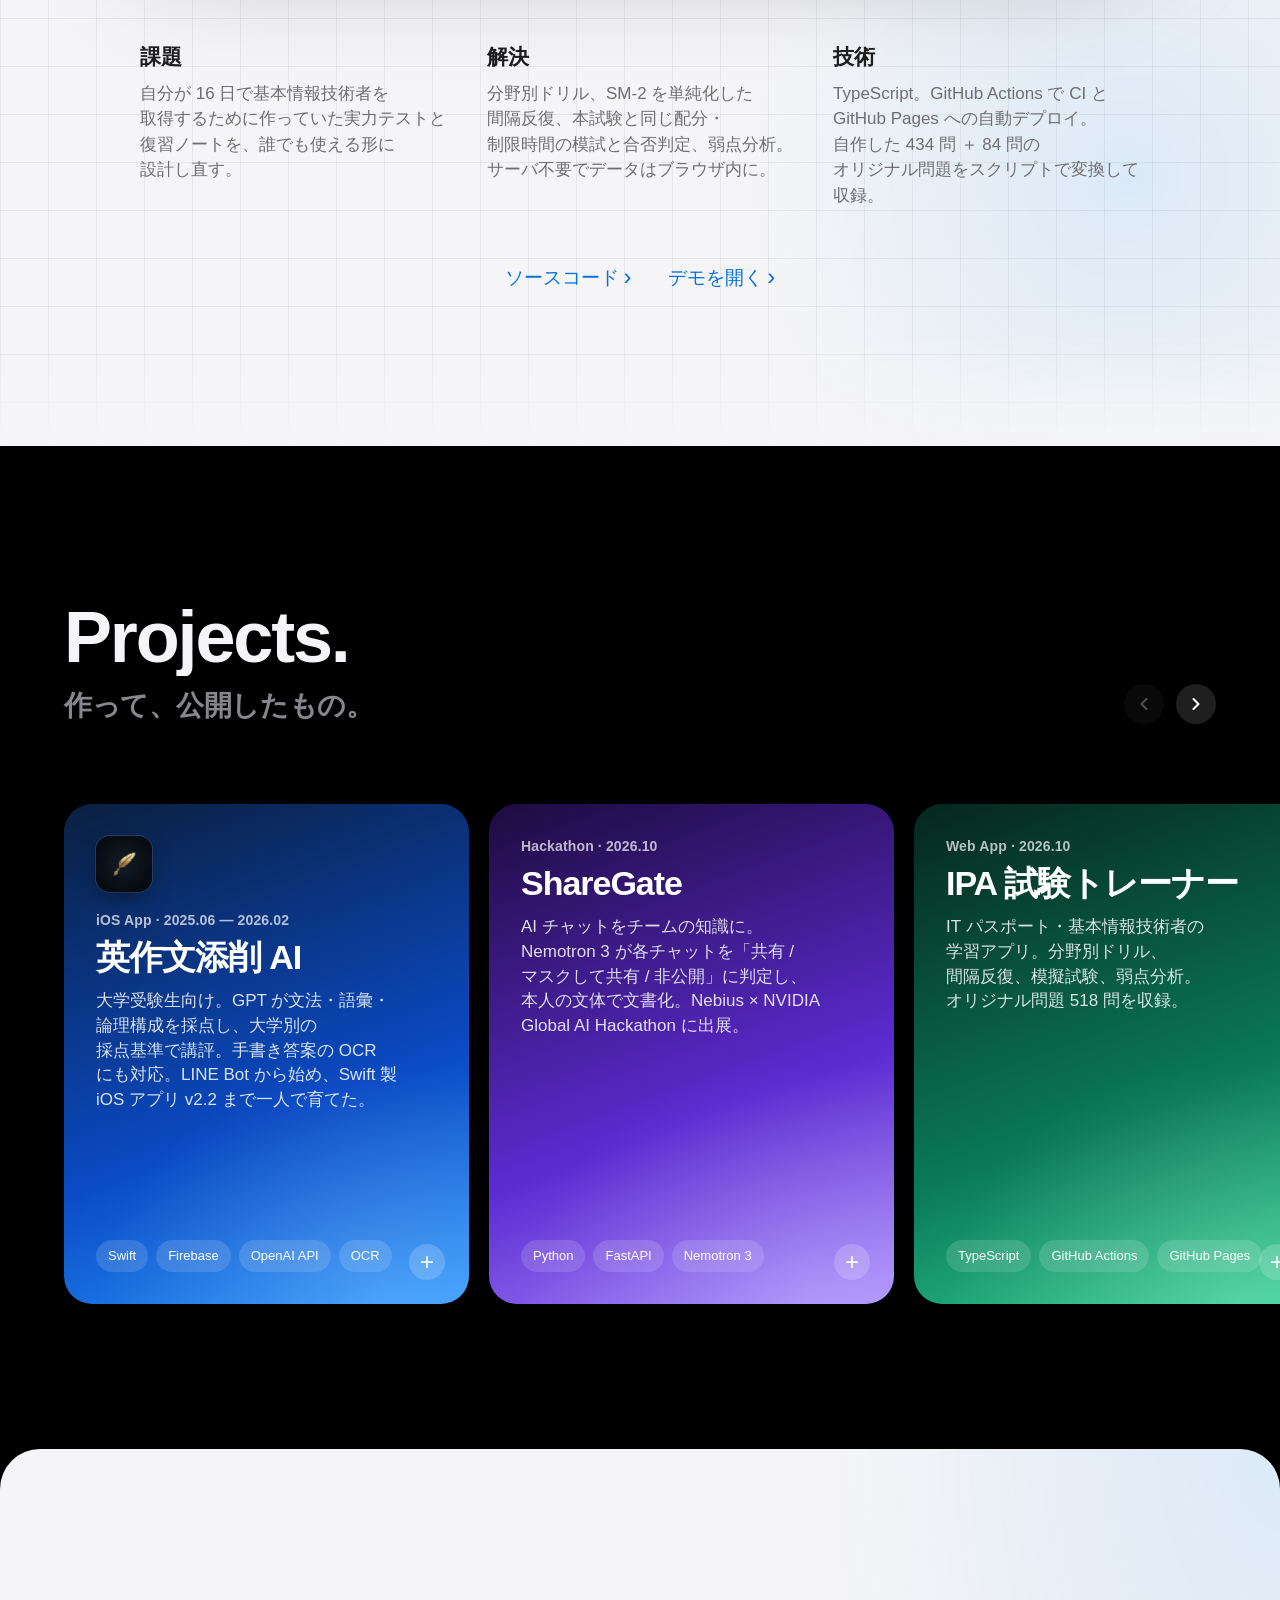
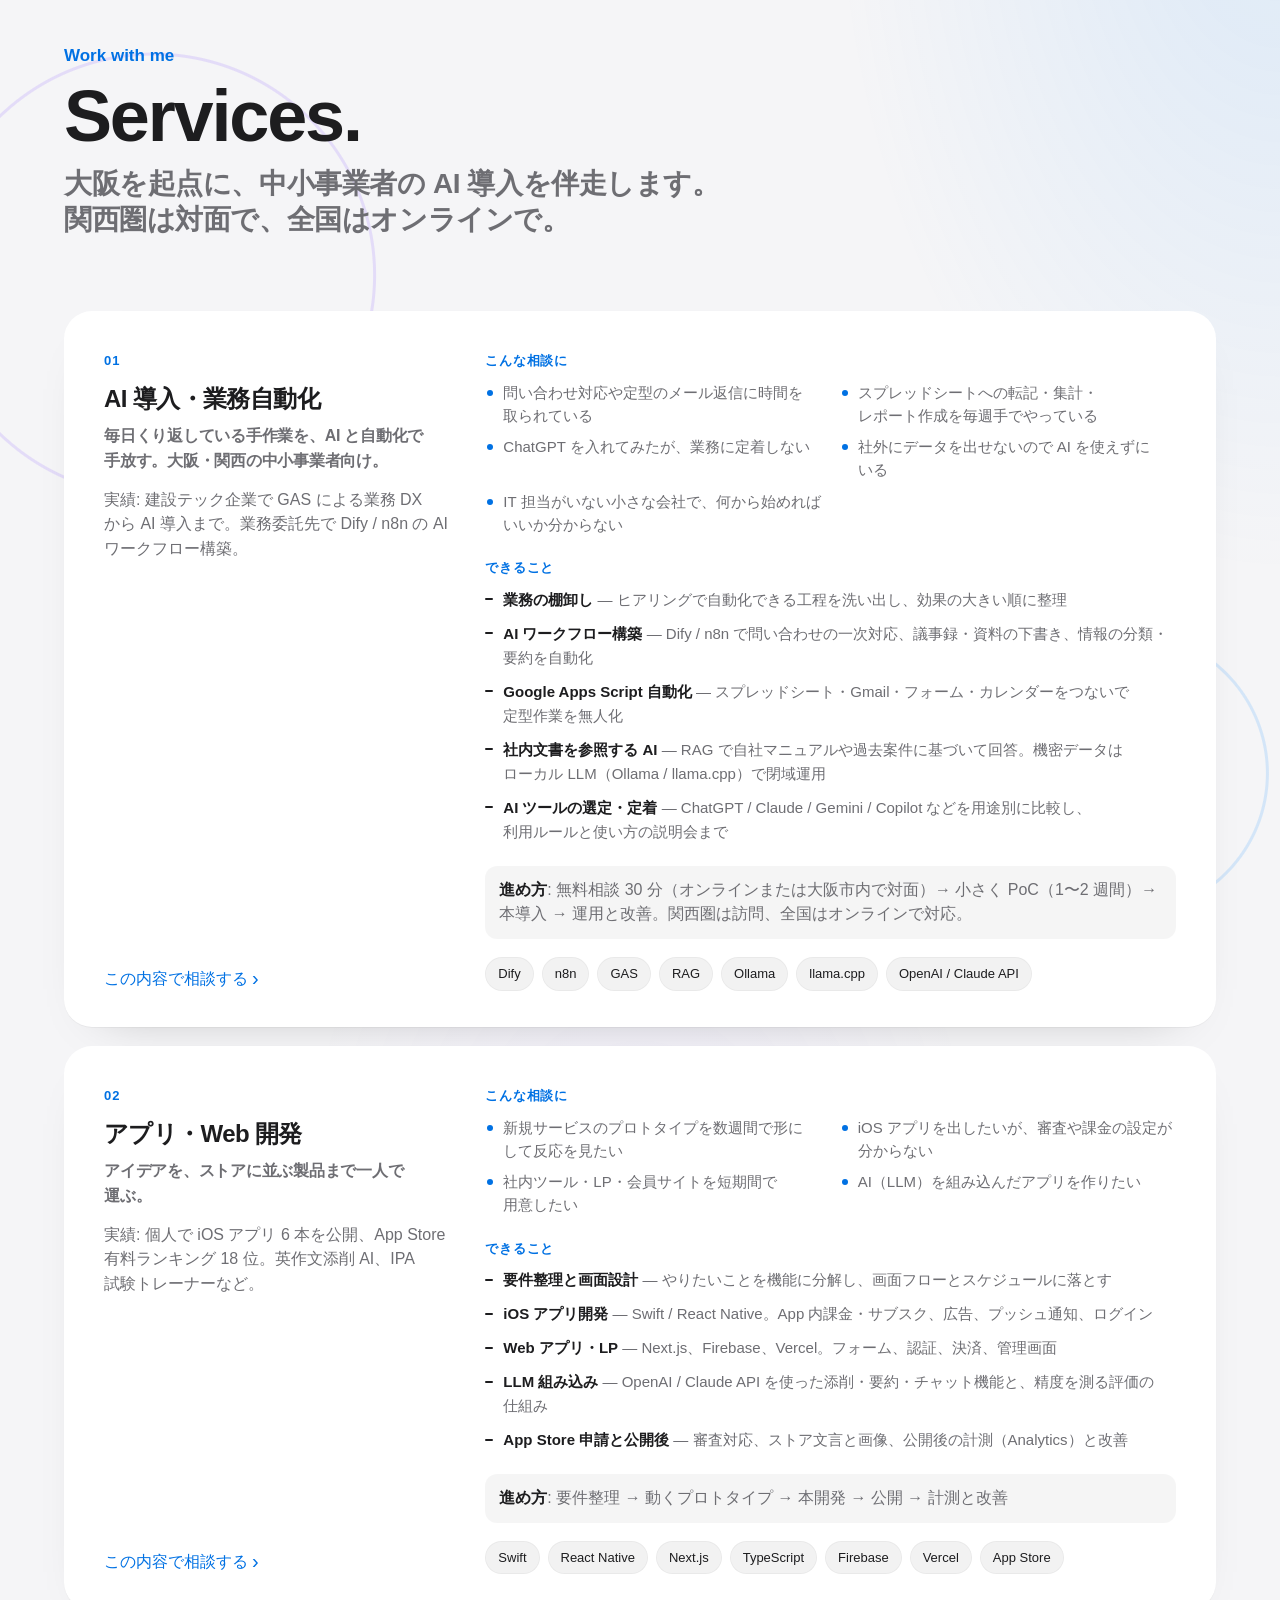
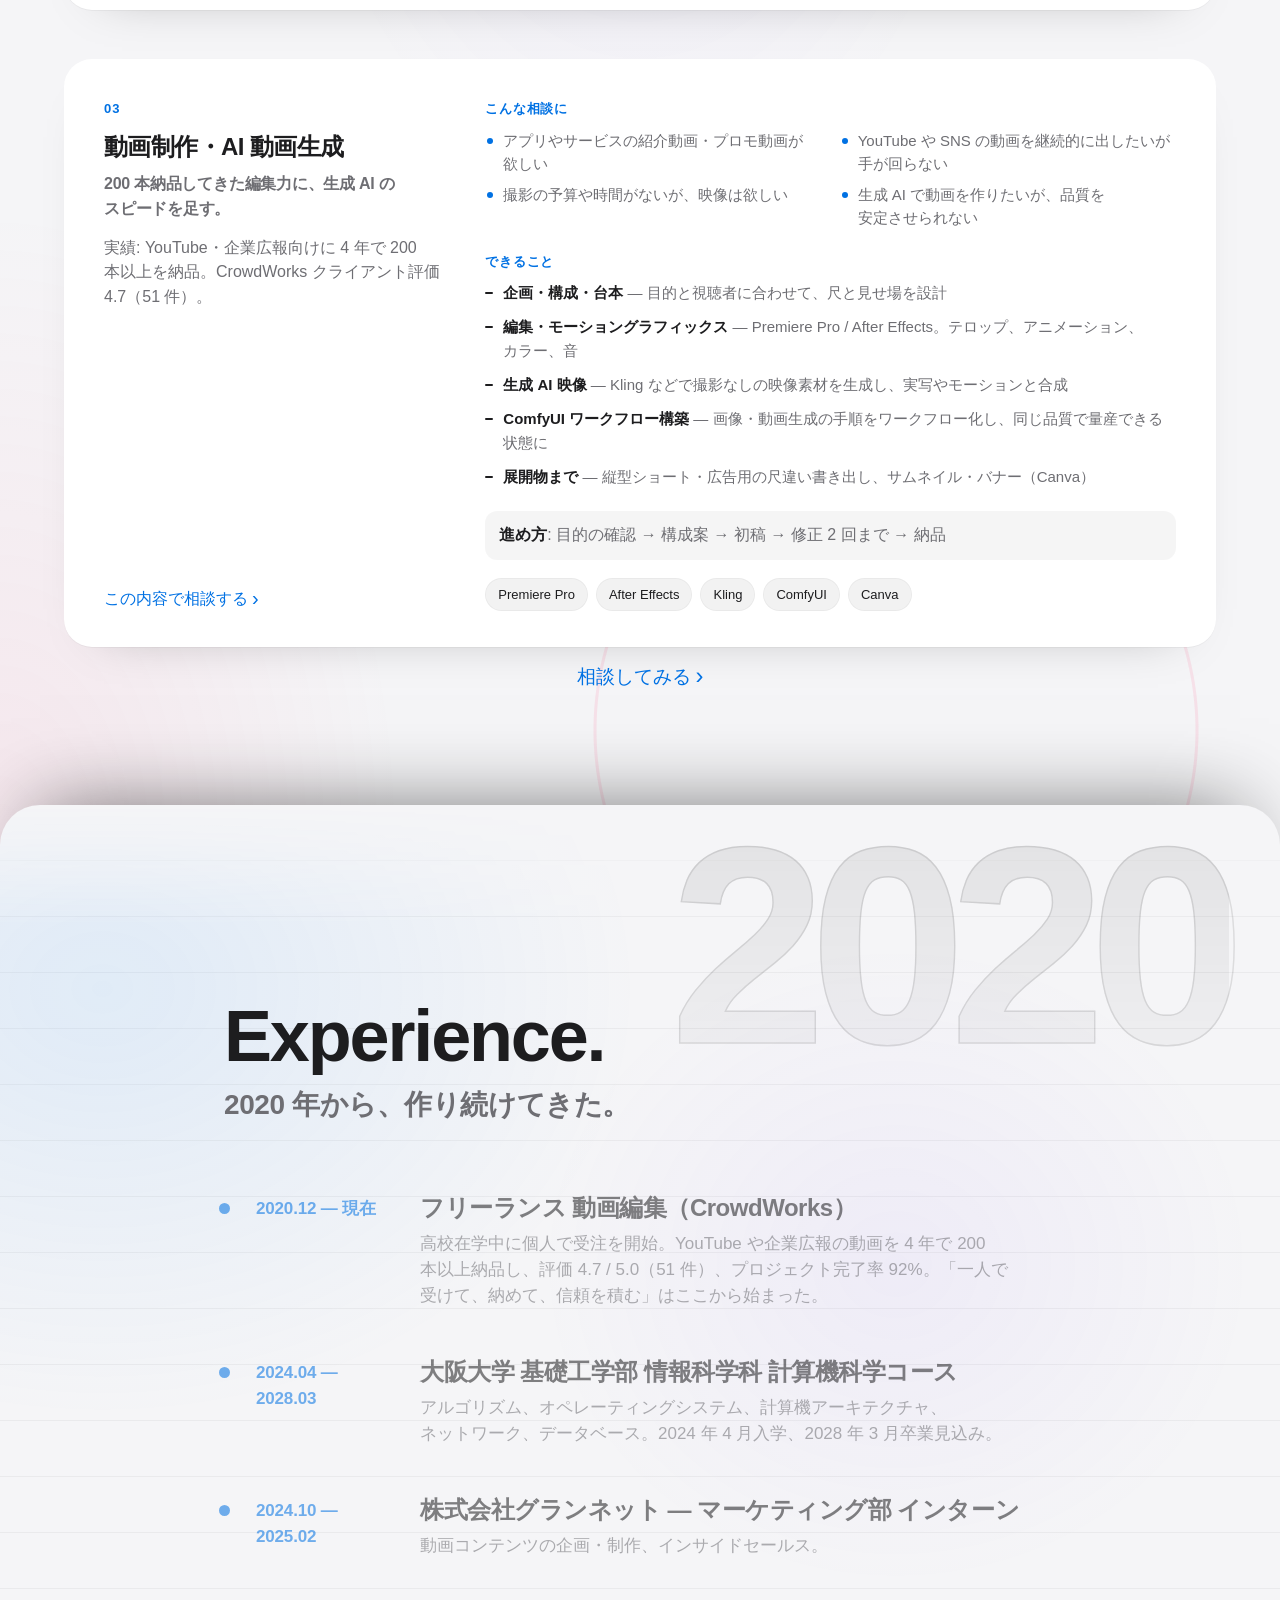
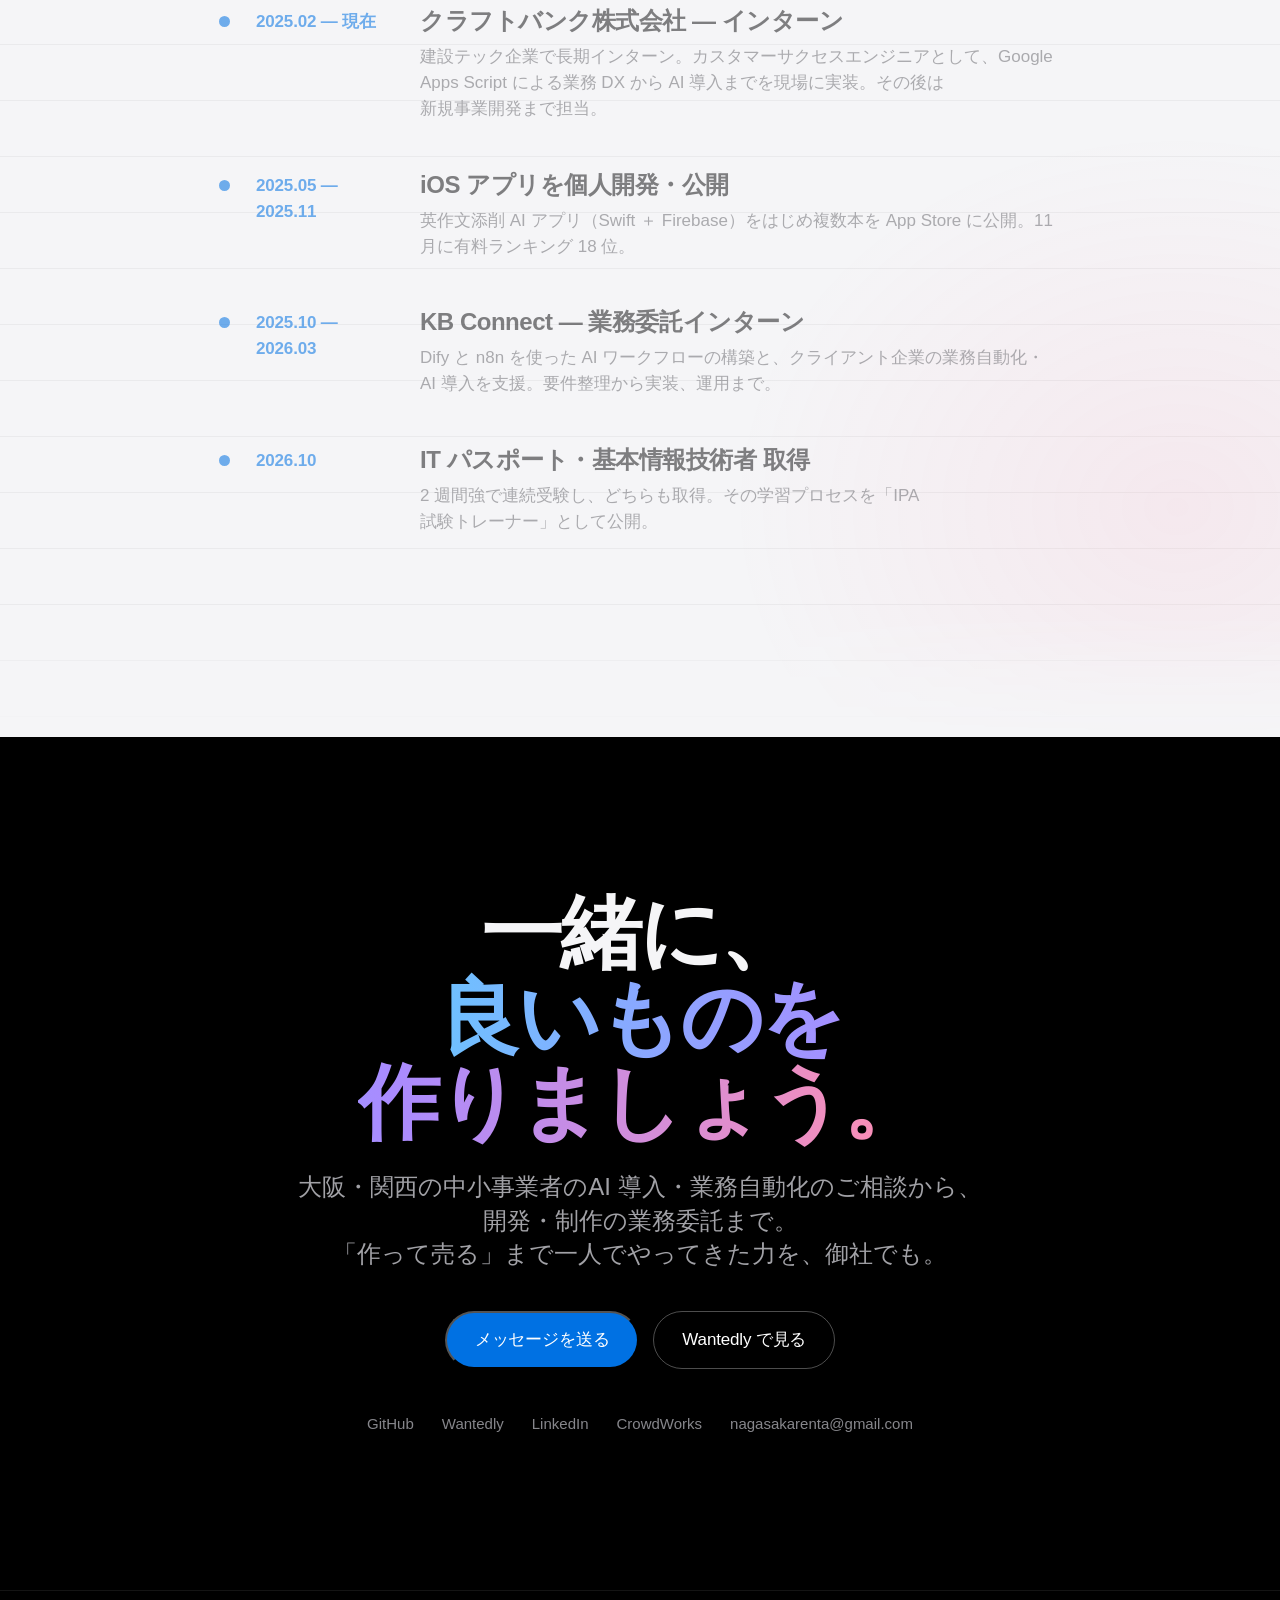
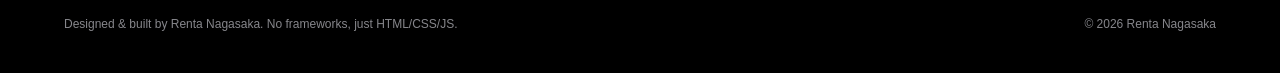
==== commit da485145: "Position the site around AI adoption for SMEs, starting from Osaka - Hero, About, Services, Contact," ====
--- a/index.html
+++ b/index.html
@@ -5,10 +5,10 @@
   <meta name="viewport" content="width=device-width, initial-scale=1.0" />
   <meta http-equiv="Content-Security-Policy" content="default-src 'self'; script-src 'self'; style-src 'self' 'unsafe-inline'; img-src 'self' data:; font-src 'self'; frame-src https://nagasakarenta.github.io; connect-src 'self' https://script.google.com https://script.googleusercontent.com; object-src 'none'; base-uri 'self'; form-action 'none'" />
   <meta name="referrer" content="strict-origin-when-cross-origin" />
-  <title>Renta Nagasaka — Indie Developer &amp; Solopreneur</title>
-  <meta name="description" content="長坂錬汰のポートフォリオ。個人事業主として iOS / Web アプリを企画・開発・販売（App Store 有料ランキング 18 位）。企業では Dify・n8n・GAS・ローカル LLM など最適な AI ツールを選び、業務 DX から AX（AI 導入）までを実装。大阪大学 基礎工学部 情報科学科。" />
-  <meta property="og:title" content="Renta Nagasaka — Indie Developer &amp; Solopreneur" />
-  <meta property="og:description" content="個人事業主として iOS / Web / LLM アプリを一人で企画・開発・販売。大阪大学 情報科学科。" />
+  <title>長坂 錬汰 — 大阪発 AI 導入パートナー / Indie Developer</title>
+  <meta name="description" content="大阪を起点に中小事業者の AI 導入・業務自動化を支援する長坂錬汰のポートフォリオ。Dify・n8n・GAS・ローカル LLM など最適な AI ツールを選び、業務 DX から AX（AI 導入）まで実装。個人事業主として iOS / Web アプリも企画・開発・販売（App Store 有料ランキング 18 位）。大阪大学 基礎工学部 情報科学科。" />
+  <meta property="og:title" content="長坂 錬汰 — 大阪発 AI 導入パートナー / Indie Developer" />
+  <meta property="og:description" content="大阪を起点に、中小事業者の AI 導入・業務自動化を支援。Dify・n8n・GAS・ローカル LLM。iOS / Web アプリの開発・販売も。" />
   <meta property="og:type" content="website" />
   <meta property="og:url" content="https://nagasakarenta.github.io/portfolio/" />
   <meta property="og:image" content="https://nagasakarenta.github.io/portfolio/assets/og-image.jpg" />
@@ -16,13 +16,55 @@
   <meta property="og:image:height" content="630" />
   <meta property="og:locale" content="ja_JP" />
   <meta name="twitter:card" content="summary_large_image" />
-  <meta name="twitter:title" content="Renta Nagasaka — Indie Developer &amp; Solopreneur" />
-  <meta name="twitter:description" content="個人事業主として iOS / Web アプリを企画・開発・販売。AI 導入・業務自動化、動画制作。大阪大学 情報科学科。" />
+  <meta name="twitter:title" content="長坂 錬汰 — 大阪発 AI 導入パートナー / Indie Developer" />
+  <meta name="twitter:description" content="大阪を起点に、中小事業者の AI 導入・業務自動化を支援。iOS / Web アプリ開発、動画制作も。" />
   <meta name="twitter:image" content="https://nagasakarenta.github.io/portfolio/assets/og-image.jpg" />
   <link rel="canonical" href="https://nagasakarenta.github.io/portfolio/" />
   <meta name="theme-color" content="#000000" />
   <link rel="icon" href="assets/favicon-64.png" type="image/png" sizes="64x64" />
   <link rel="apple-touch-icon" href="assets/icon-180.png" />
+  <script type="application/ld+json">
+  {
+    "@context": "https://schema.org",
+    "@graph": [
+      {
+        "@type": "Person",
+        "@id": "https://nagasakarenta.github.io/portfolio/#person",
+        "name": "長坂 錬汰",
+        "alternateName": "Renta Nagasaka",
+        "url": "https://nagasakarenta.github.io/portfolio/",
+        "image": "https://nagasakarenta.github.io/portfolio/assets/og-image.jpg",
+        "jobTitle": "AI 導入パートナー / Indie Developer",
+        "email": "mailto:nagasakarenta@gmail.com",
+        "address": { "@type": "PostalAddress", "addressLocality": "大阪", "addressRegion": "大阪府", "addressCountry": "JP" },
+        "alumniOf": { "@type": "CollegeOrUniversity", "name": "大阪大学 基礎工学部 情報科学科" },
+        "sameAs": [
+          "https://github.com/nagasakarenta",
+          "https://www.wantedly.com/id/renta_n",
+          "https://www.linkedin.com/in/rentanagasaka/",
+          "https://crowdworks.jp/public/employees/4082922"
+        ]
+      },
+      {
+        "@type": "ProfessionalService",
+        "@id": "https://nagasakarenta.github.io/portfolio/#service",
+        "name": "長坂 錬汰 — AI 導入・業務自動化（大阪）",
+        "url": "https://nagasakarenta.github.io/portfolio/#services",
+        "founder": { "@id": "https://nagasakarenta.github.io/portfolio/#person" },
+        "description": "大阪を起点に中小事業者の AI 導入・業務自動化を支援。Dify、n8n、Google Apps Script、ローカル LLM（Ollama）による業務 DX から AX まで。iOS / Web アプリ開発、動画制作にも対応。",
+        "areaServed": [
+          { "@type": "AdministrativeArea", "name": "大阪府" },
+          { "@type": "AdministrativeArea", "name": "京都府" },
+          { "@type": "AdministrativeArea", "name": "兵庫県" },
+          { "@type": "Country", "name": "日本（オンライン）" }
+        ],
+        "serviceType": ["AI 導入支援", "業務自動化", "RAG・ローカル LLM 構築", "iOS / Web アプリ開発", "動画制作"],
+        "priceRange": "要相談",
+        "availableLanguage": ["ja", "en"]
+      }
+    ]
+  }
+  </script>
   <link rel="stylesheet" href="styles.css?v=25" />
 </head>
 <body class="has-intro">
@@ -82,19 +124,19 @@
     <section class="hero" id="hero">
       <div class="hero__content" id="heroContent">
         <img class="hero__avatar reveal" src="assets/avatar.jpg" alt="長坂 錬汰" width="96" height="96" />
-        <p class="hero__eyebrow reveal" style="--d:.05s">長坂 錬汰 · Indie Developer · AI / DX / AX Consultant</p>
+        <p class="hero__eyebrow reveal" style="--d:.05s">長坂 錬汰 · 大阪発 AI 導入パートナー · Indie Developer</p>
         <h1 class="hero__title reveal" style="--d:.1s">
           Hello.<br />
           <span class="gradient-text typewriter" id="typewriter"
-                data-phrases='["I build products solo.","I bring AI into real work.","From idea to App Store.","I ship, sell, and iterate."]'
+                data-phrases='["I bring AI into real work.","Made in Osaka, for small businesses.","I build products solo.","From idea to App Store."]'
                 aria-label="I build products solo. I bring AI into real work. From idea to App Store. I ship, sell, and iterate.">
             <span class="typewriter__text" aria-hidden="true"></span><span class="typewriter__caret" aria-hidden="true"></span>
           </span>
         </h1>
         <p class="hero__sub reveal" style="--d:.2s">
-          <span class="ph">個人事業主として&nbsp;</span><span class="ph">iOS / Web アプリを企画・開発・販売。</span><br class="br-desktop" />
-          <span class="ph">企業では&nbsp;</span><span class="ph">Dify · n8n · GAS・ローカル LLM など</span><span class="ph">最適な AI ツールを選び、</span><span class="ph">業務 DX から AX（AI 導入）まで実装。</span><br class="br-desktop" />
-          <span class="ph">大阪大学 基礎工学部 情報科学科 3 年。</span>
+          <span class="ph">大阪を起点に、</span><span class="ph">中小事業者の AI 導入・業務自動化を支援。</span><br class="br-desktop" />
+          <span class="ph">Dify · n8n · GAS・ローカル LLM など</span><span class="ph">最適な AI ツールを選び、</span><span class="ph">業務 DX から AX（AI 導入）まで実装。</span><br class="br-desktop" />
+          <span class="ph">個人事業主として&nbsp;</span><span class="ph">iOS / Web アプリも企画・開発・販売。</span><span class="ph">大阪大学 情報科学科 3 年。</span>
         </p>
         <div class="hero__actions reveal" style="--d:.3s">
           <a href="#projects" class="link-arrow">プロジェクトを見る</a>
@@ -120,7 +162,7 @@
         <div class="statement reveal">
           <p class="statement__lead">作って、出して、売る。</p>
           <p>個人事業主として、iOS アプリを企画・実装から App 内課金、ストア申請、プロモ動画、価格検証まで一人で回し、<strong>App Store 有料ランキング <span class="nowrap">18 位</span></strong>に届きました。</p>
-          <p>企業の現場では、<strong>GAS による業務 DX から Dify · n8n · ローカル LLM を使った AI 導入まで</strong>を自分の手で実装。CS エンジニアから新規事業開発まで経験し、「使われる AI」を事業の課題から設計しています。</p>
+          <p>企業の現場では、<strong>GAS による業務 DX から Dify · n8n · ローカル LLM を使った AI 導入まで</strong>を自分の手で実装。CS エンジニアから新規事業開発まで経験し、「使われる AI」を事業の課題から設計しています。これからは大阪を起点に、中小事業者の AI 導入を伴走していきます。</p>
           <p>大学では計算機科学を専攻。<strong>IT パスポート・基本情報技術者 取得済み。</strong></p>
         </div>
         <div class="stats reveal" style="--d:.1s">
@@ -317,7 +359,7 @@
         <header class="section__head reveal">
           <p class="section__eyebrow">Work with me</p>
           <h2 class="section__title split">Services.</h2>
-          <p class="section__lead">個人事業主として受けている相談と、具体的にお渡しできるもの。</p>
+          <p class="section__lead">大阪を起点に、中小事業者の AI 導入を伴走します。<br class="br-desktop" />関西圏は対面で、全国はオンラインで。</p>
         </header>
         <div class="services__list">
 
@@ -325,7 +367,7 @@
             <div class="service__intro">
               <span class="service__num">01</span>
               <h3>AI 導入・業務自動化</h3>
-              <p class="service__pitch">毎日くり返している手作業を、AI と自動化で手放す。</p>
+              <p class="service__pitch">毎日くり返している手作業を、AI と自動化で手放す。大阪・関西の中小事業者向け。</p>
               <p class="service__proof">実績: 建設テック企業で GAS による業務 DX から AI 導入まで。業務委託先で Dify / n8n の AI ワークフロー構築。</p>
               <a href="#contact" class="link-arrow" data-contact data-topic="AI 導入・業務自動化">この内容で相談する</a>
             </div>
@@ -336,6 +378,7 @@
                 <li>スプレッドシートへの転記・集計・レポート作成を毎週手でやっている</li>
                 <li>ChatGPT を入れてみたが、業務に定着しない</li>
                 <li>社外にデータを出せないので AI を使えずにいる</li>
+                <li>IT 担当がいない小さな会社で、何から始めればいいか分からない</li>
               </ul>
               <h4>できること</h4>
               <ul class="service__deliverables">
@@ -345,7 +388,7 @@
                 <li><strong>社内文書を参照する AI</strong> — RAG で自社マニュアルや過去案件に基づいて回答。機密データはローカル LLM（Ollama / llama.cpp）で閉域運用</li>
                 <li><strong>AI ツールの選定・定着</strong> — ChatGPT / Claude / Gemini / Copilot などを用途別に比較し、利用ルールと使い方の説明会まで</li>
               </ul>
-              <p class="service__flow"><strong>進め方</strong>: ヒアリング（無料）→ 小さく PoC（1〜2 週間）→ 本導入 → 運用と改善</p>
+              <p class="service__flow"><strong>進め方</strong>: 無料相談 30 分（オンラインまたは大阪市内で対面）→ 小さく PoC（1〜2 週間）→ 本導入 → 運用と改善。関西圏は訪問、全国はオンラインで対応。</p>
               <ul class="chips chips--light"><li>Dify</li><li>n8n</li><li>GAS</li><li>RAG</li><li>Ollama</li><li>llama.cpp</li><li>OpenAI / Claude API</li></ul>
             </div>
           </article>
@@ -485,7 +528,7 @@
       <div class="container container--narrow">
         <h2 class="contact__title reveal">一緒に、<br /><span class="gradient-text"><span class="ph">良いものを</span><span class="ph">作りましょう。</span></span></h2>
         <p class="contact__lead reveal" style="--d:.1s">
-          <span class="ph">AI 導入・業務自動化のご相談から、</span><span class="ph">開発・制作の業務委託まで。</span><br />
+          <span class="ph">大阪・関西の中小事業者の</span><span class="ph">AI 導入・業務自動化のご相談から、</span><span class="ph">開発・制作の業務委託まで。</span><br />
           <span class="ph">「作って売る」まで</span><span class="ph">一人でやってきた力を、</span><span class="ph">御社でも。</span>
         </p>
         <div class="contact__actions reveal" style="--d:.2s">
@@ -513,7 +556,7 @@
   <!-- ====== Buddy: floating avatar that opens the contact form ====== -->
   <div class="buddy" id="buddy">
     <div class="buddy__bubble" id="buddyBubble" role="status">
-      <span id="buddyText">こんにちは。AI 導入や開発の相談、気軽にどうぞ。</span>
+      <span id="buddyText">こんにちは。大阪・関西の中小事業者の AI 導入、気軽にご相談ください。</span>
       <button type="button" class="buddy__dismiss" id="buddyDismiss" aria-label="吹き出しを閉じる">
         <svg width="10" height="10" viewBox="0 0 24 24" fill="none" aria-hidden="true"><path d="M6 6l12 12M18 6 6 18" stroke="currentColor" stroke-width="3" stroke-linecap="round"/></svg>
       </button>
@@ -537,12 +580,12 @@
         <div>
           <p class="pcard__name" id="pcardName">長坂 錬汰</p>
           <p class="pcard__romaji">Renta Nagasaka</p>
-          <p class="pcard__role">Indie Developer · AI &amp; DX Consultant</p>
+          <p class="pcard__role">大阪発 AI 導入パートナー · Indie Developer</p>
         </div>
       </div>
       <dl class="pcard__meta">
         <div><dt>所属</dt><dd>大阪大学 基礎工学部 情報科学科 計算機科学コース（2028 年 3 月卒業見込み）</dd></div>
-        <div><dt>拠点</dt><dd>大阪</dd></div>
+        <div><dt>拠点</dt><dd>大阪（関西圏は訪問可、全国オンライン対応）</dd></div>
         <div><dt>できること</dt><dd>AI 導入・業務自動化（Dify / n8n / GAS / ローカル LLM）、iOS・Web 開発、動画制作・AI 動画生成（Kling / ComfyUI）</dd></div>
         <div><dt>資格</dt><dd>IT パスポート、基本情報技術者（いずれも取得済み）</dd></div>
       </dl>
@@ -623,7 +666,7 @@
           <label class="field">
             <span>ご相談の種類</span>
             <select name="topic">
-              <option>AI 導入・業務自動化</option>
+              <option>AI 導入・業務自動化（中小事業者）</option>
               <option>アプリ・Web 開発</option>
               <option>動画制作・AI 動画生成</option>
               <option>業務委託・採用のご相談</option>
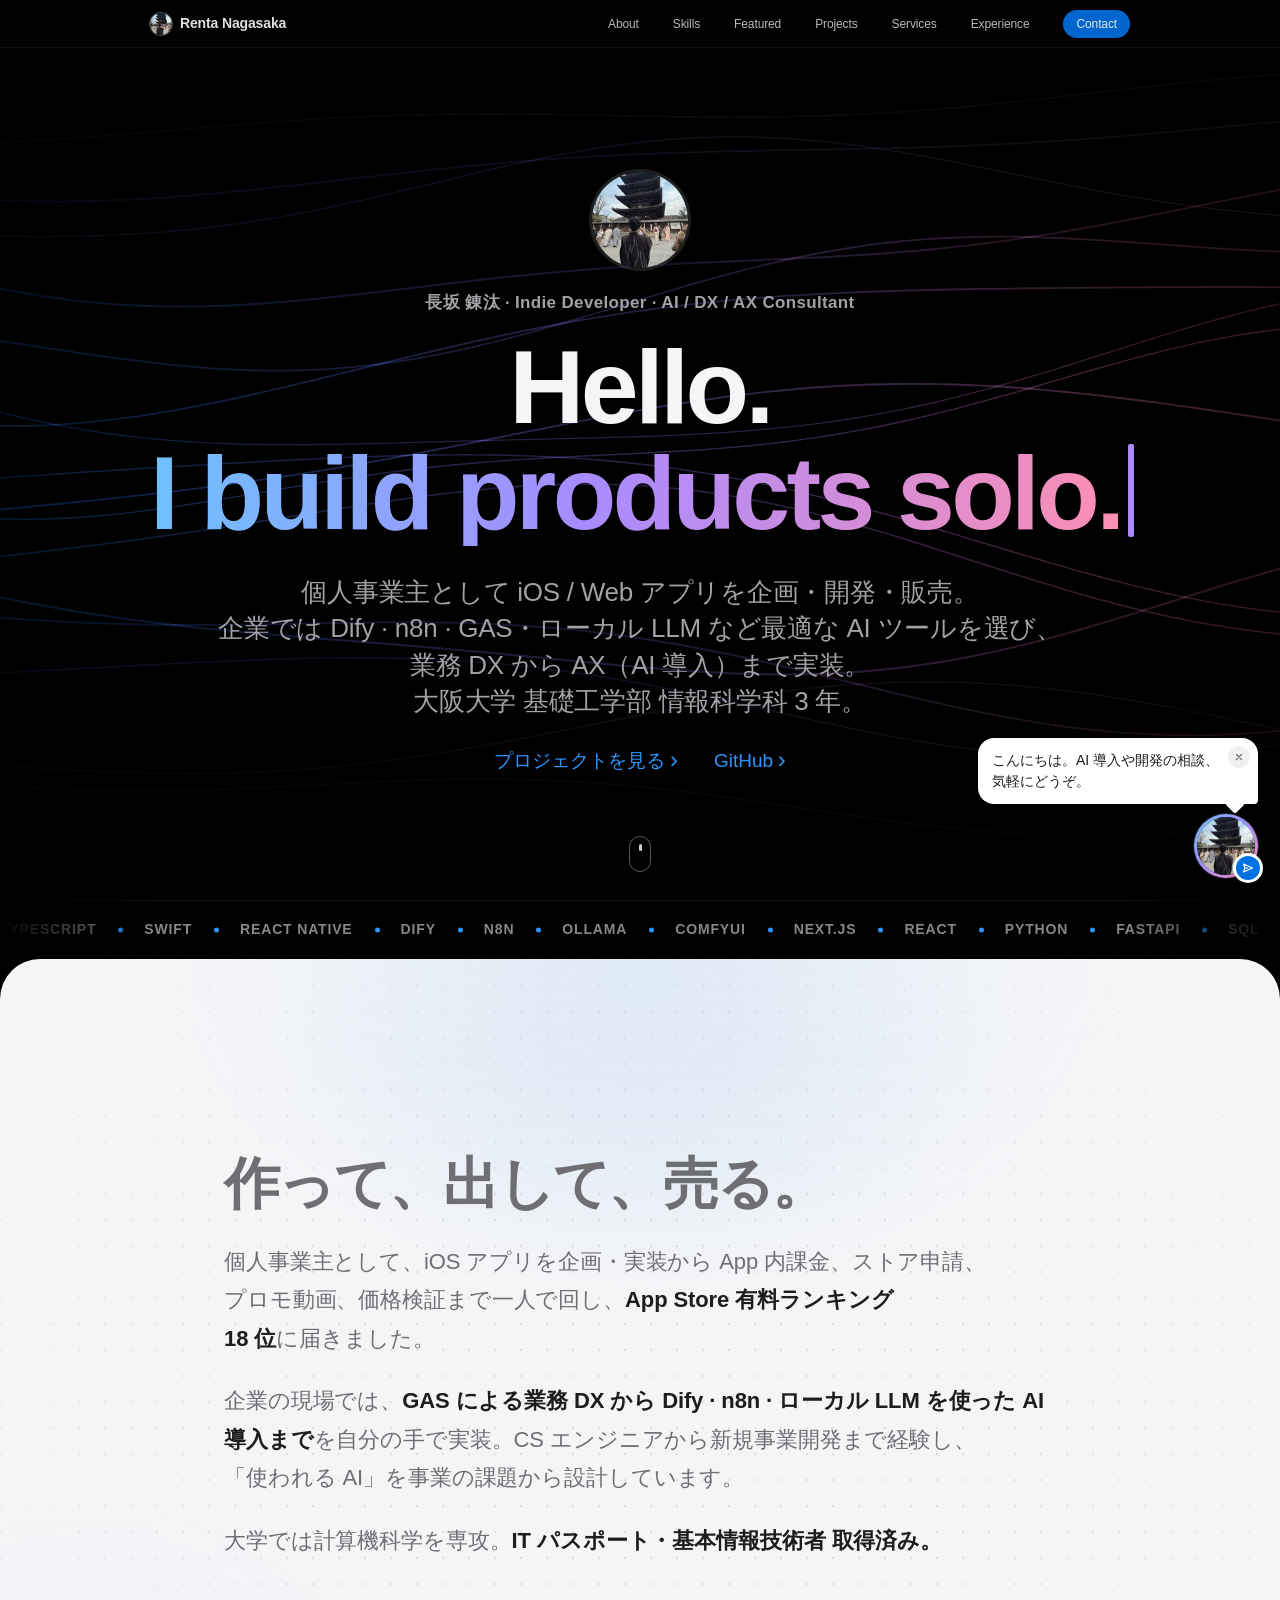
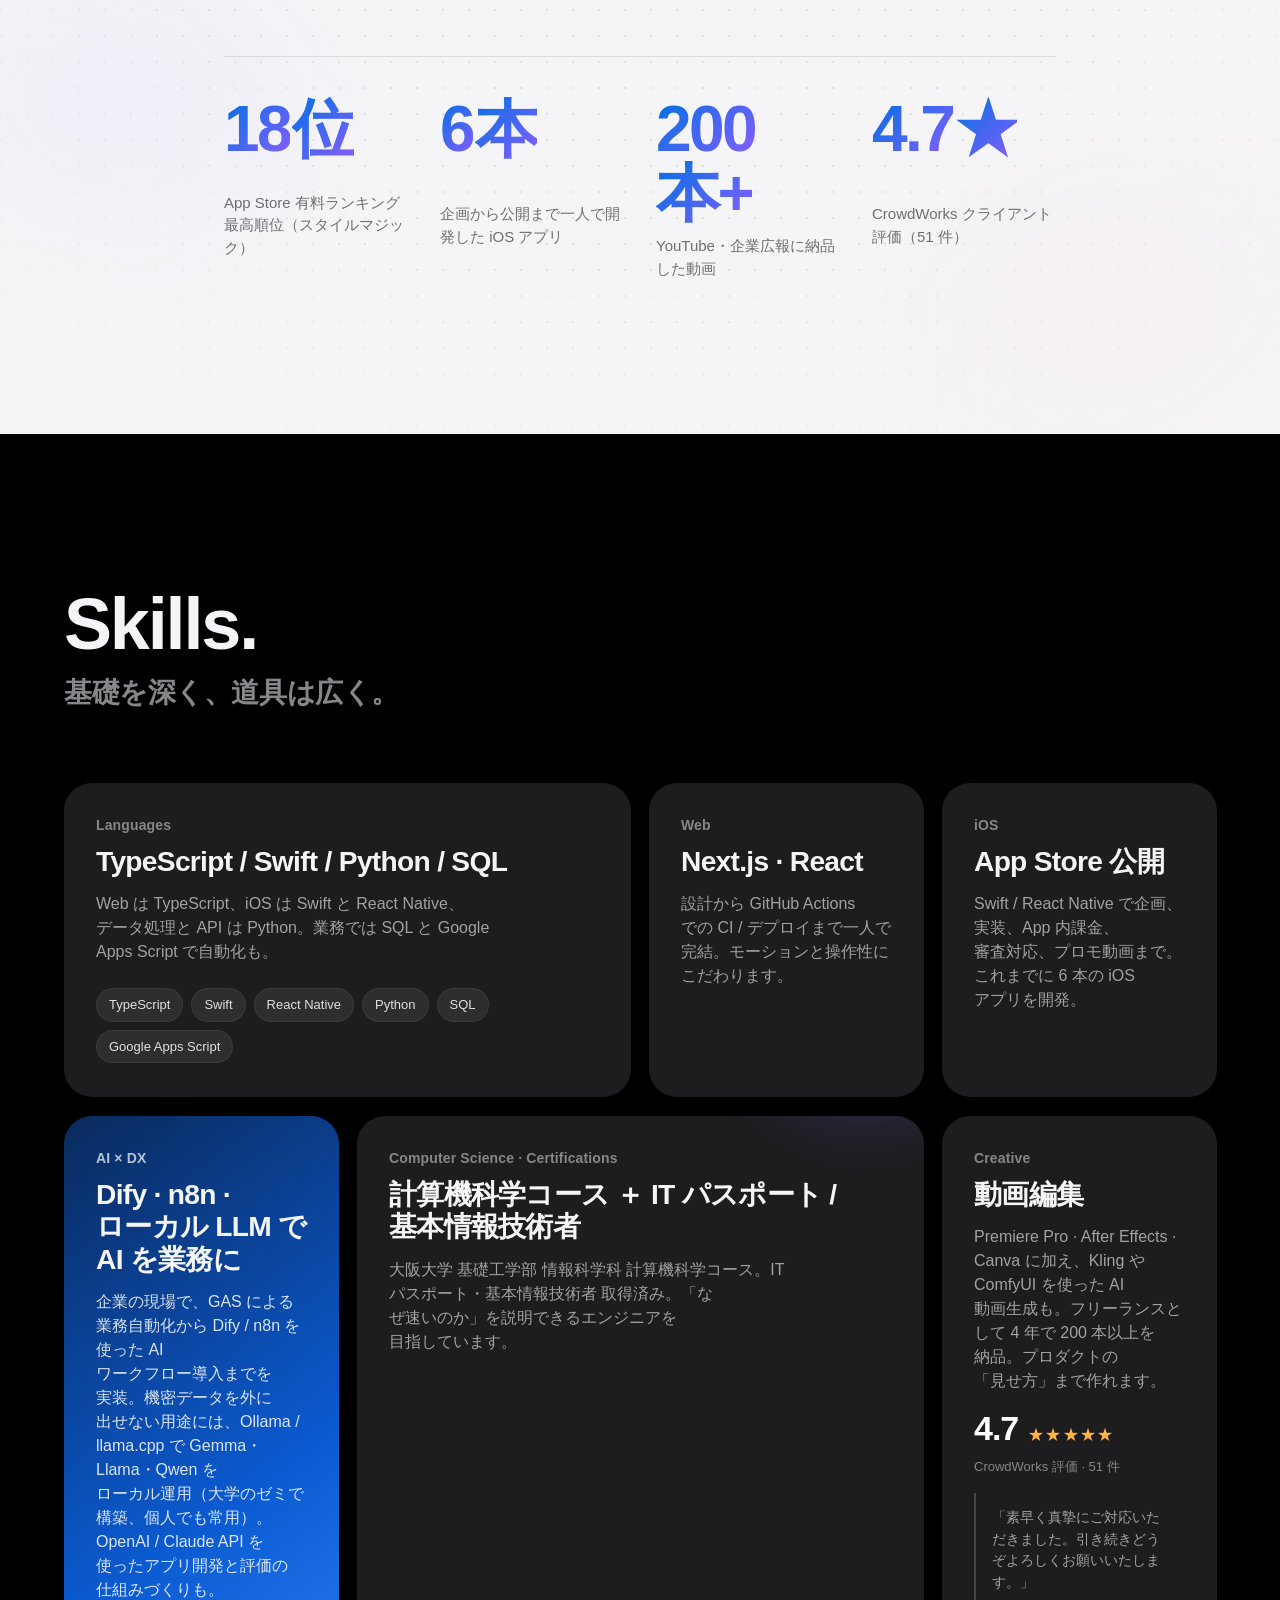
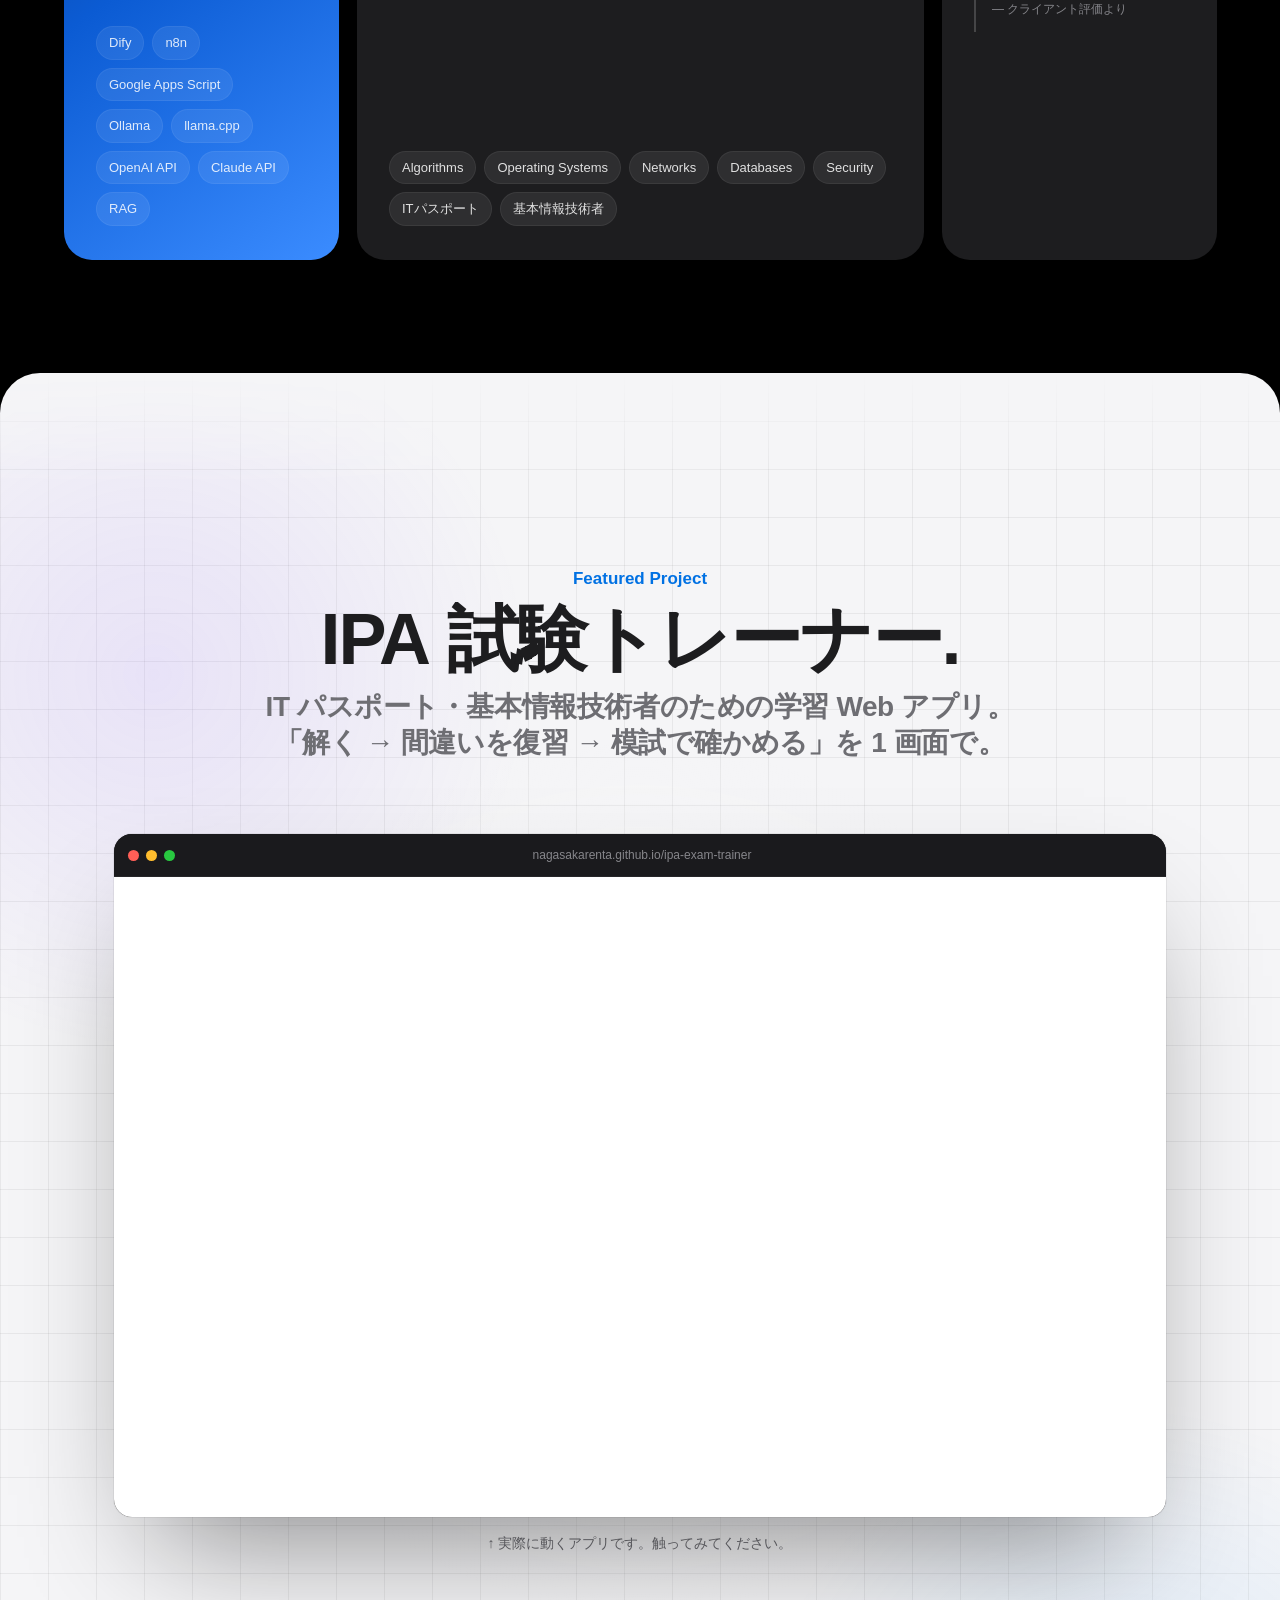
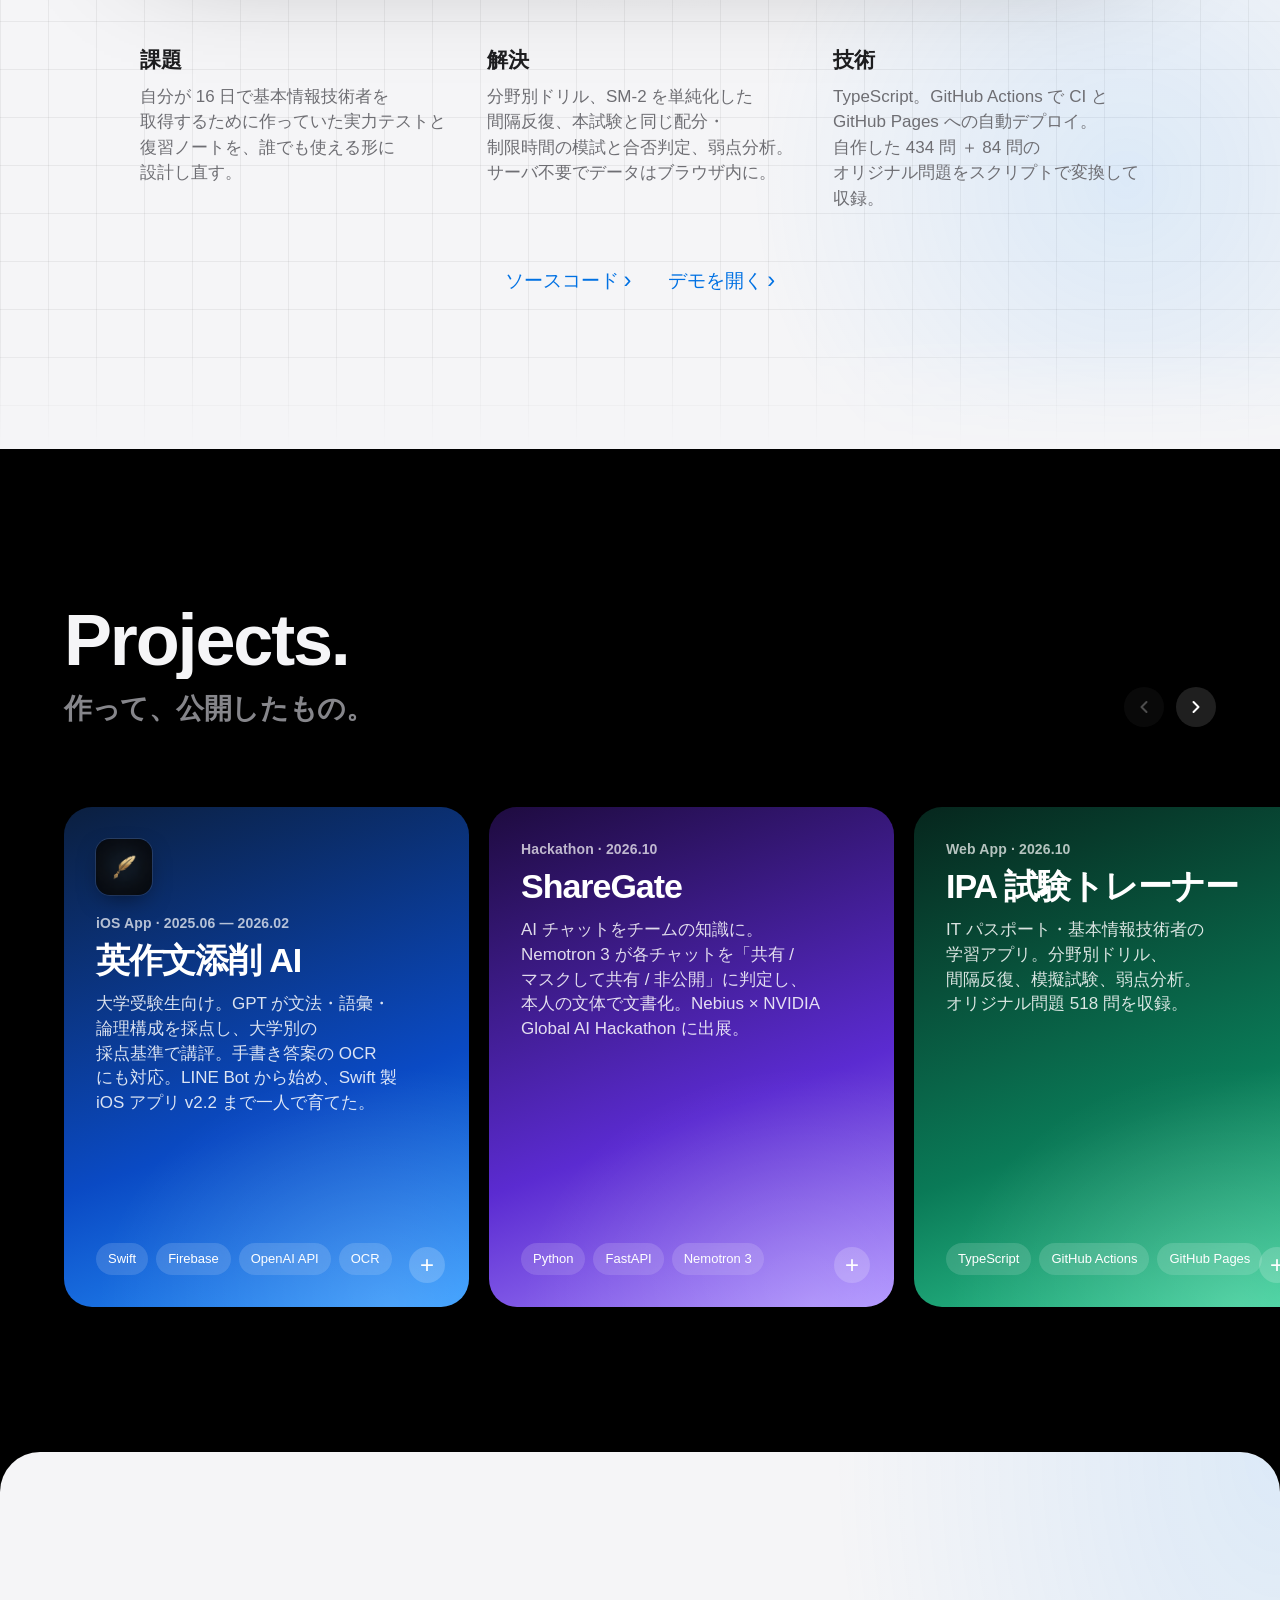
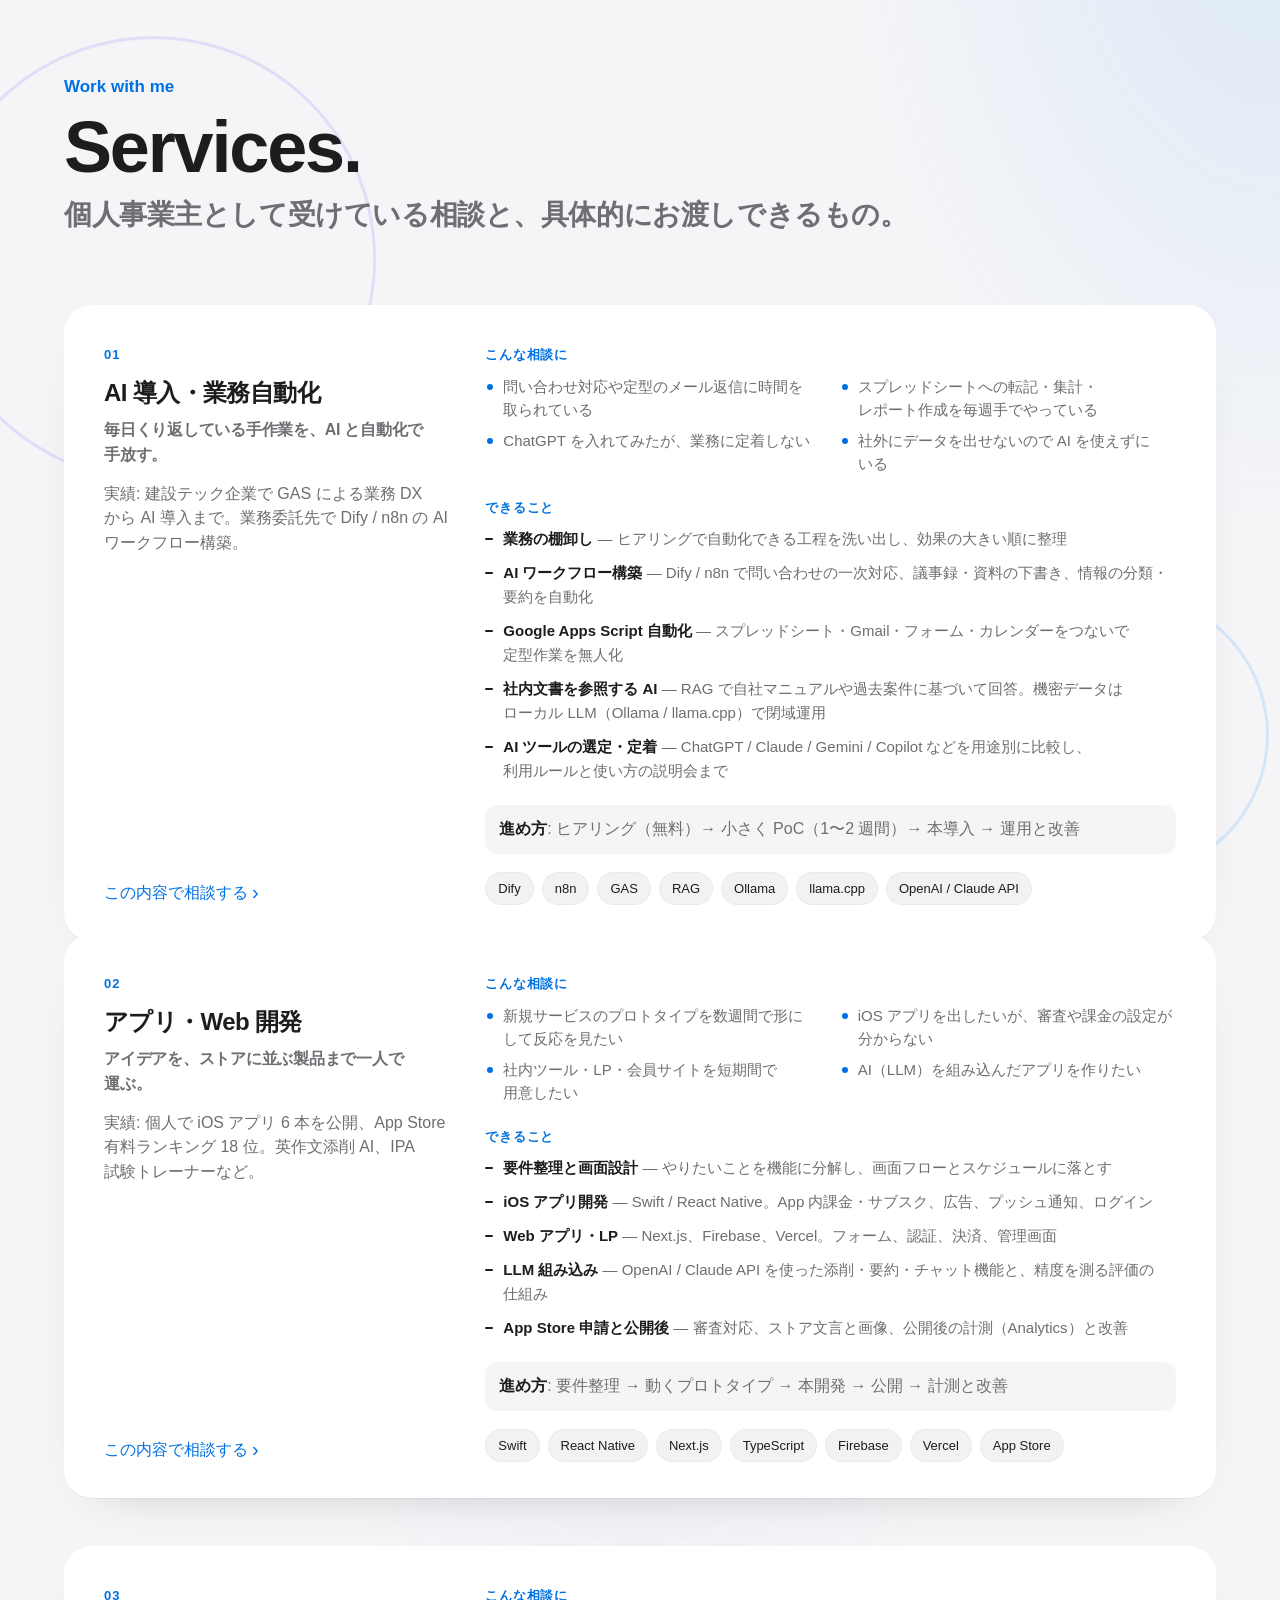
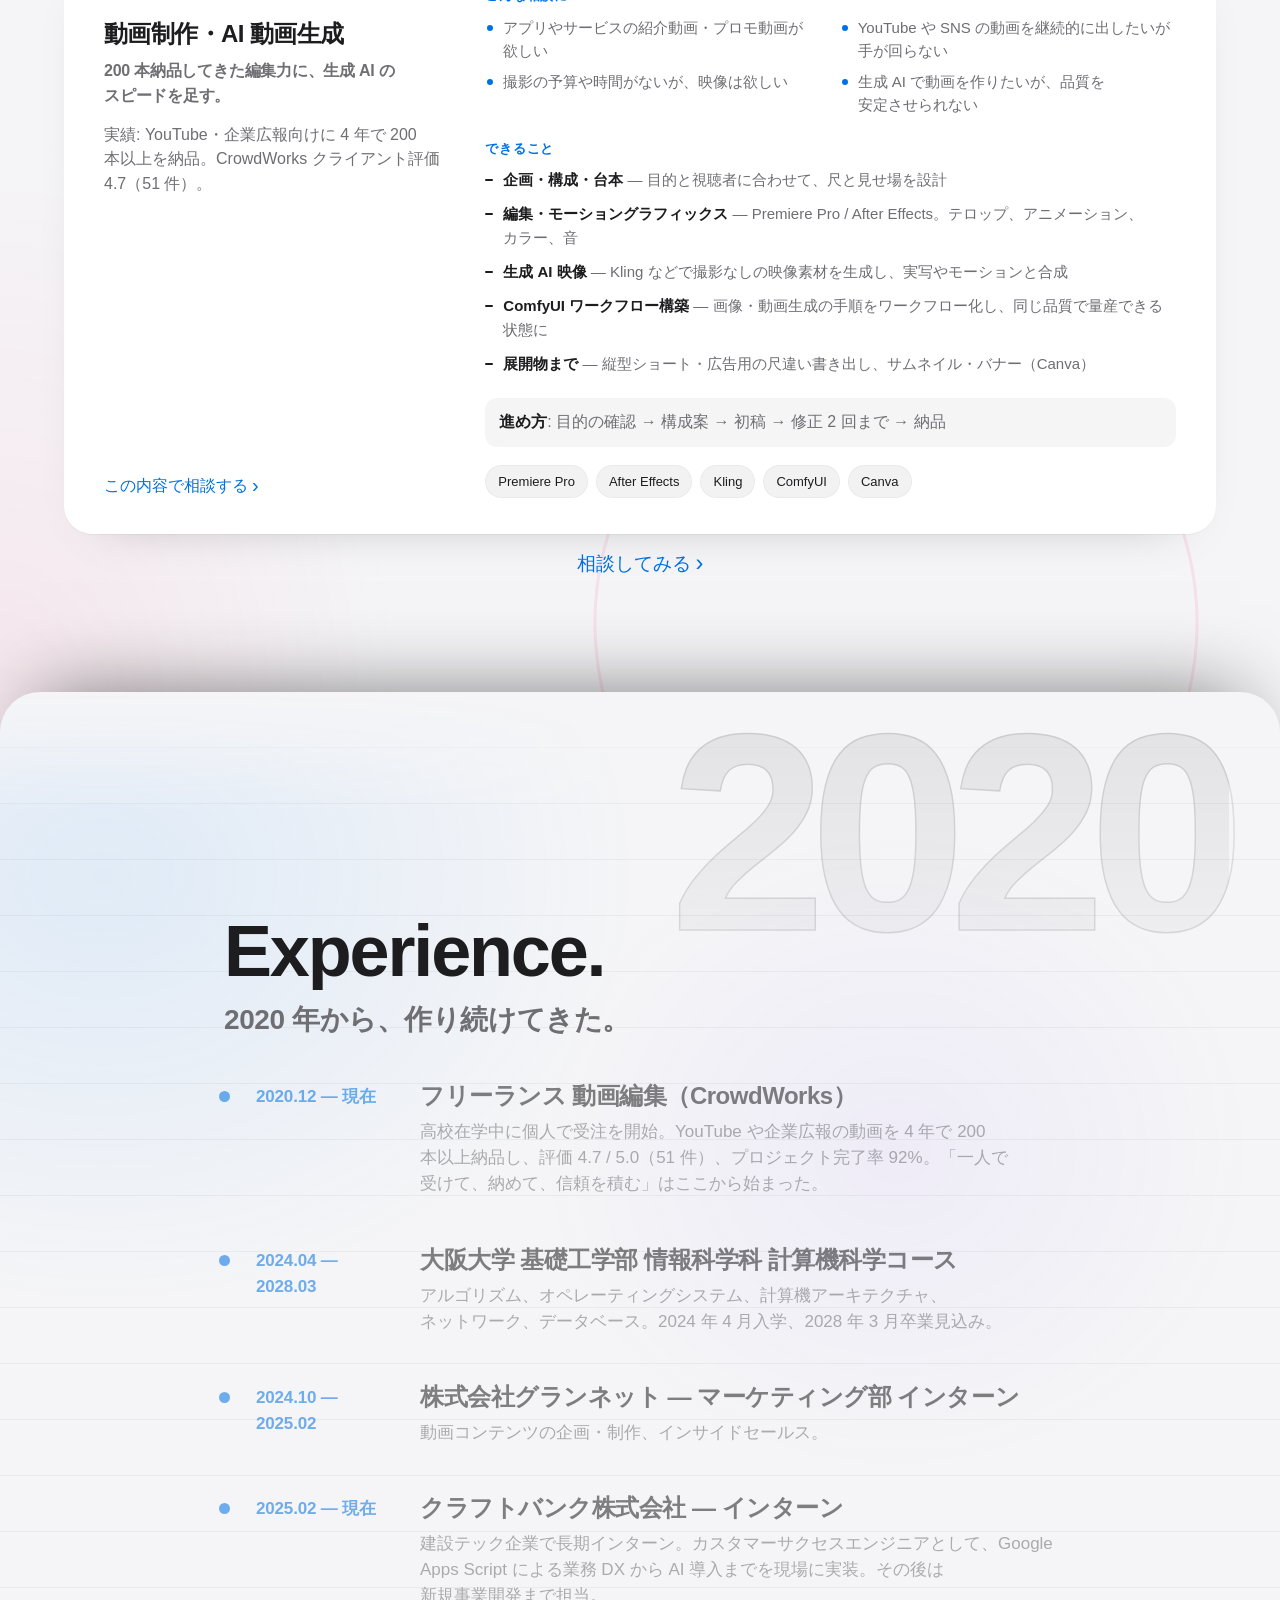
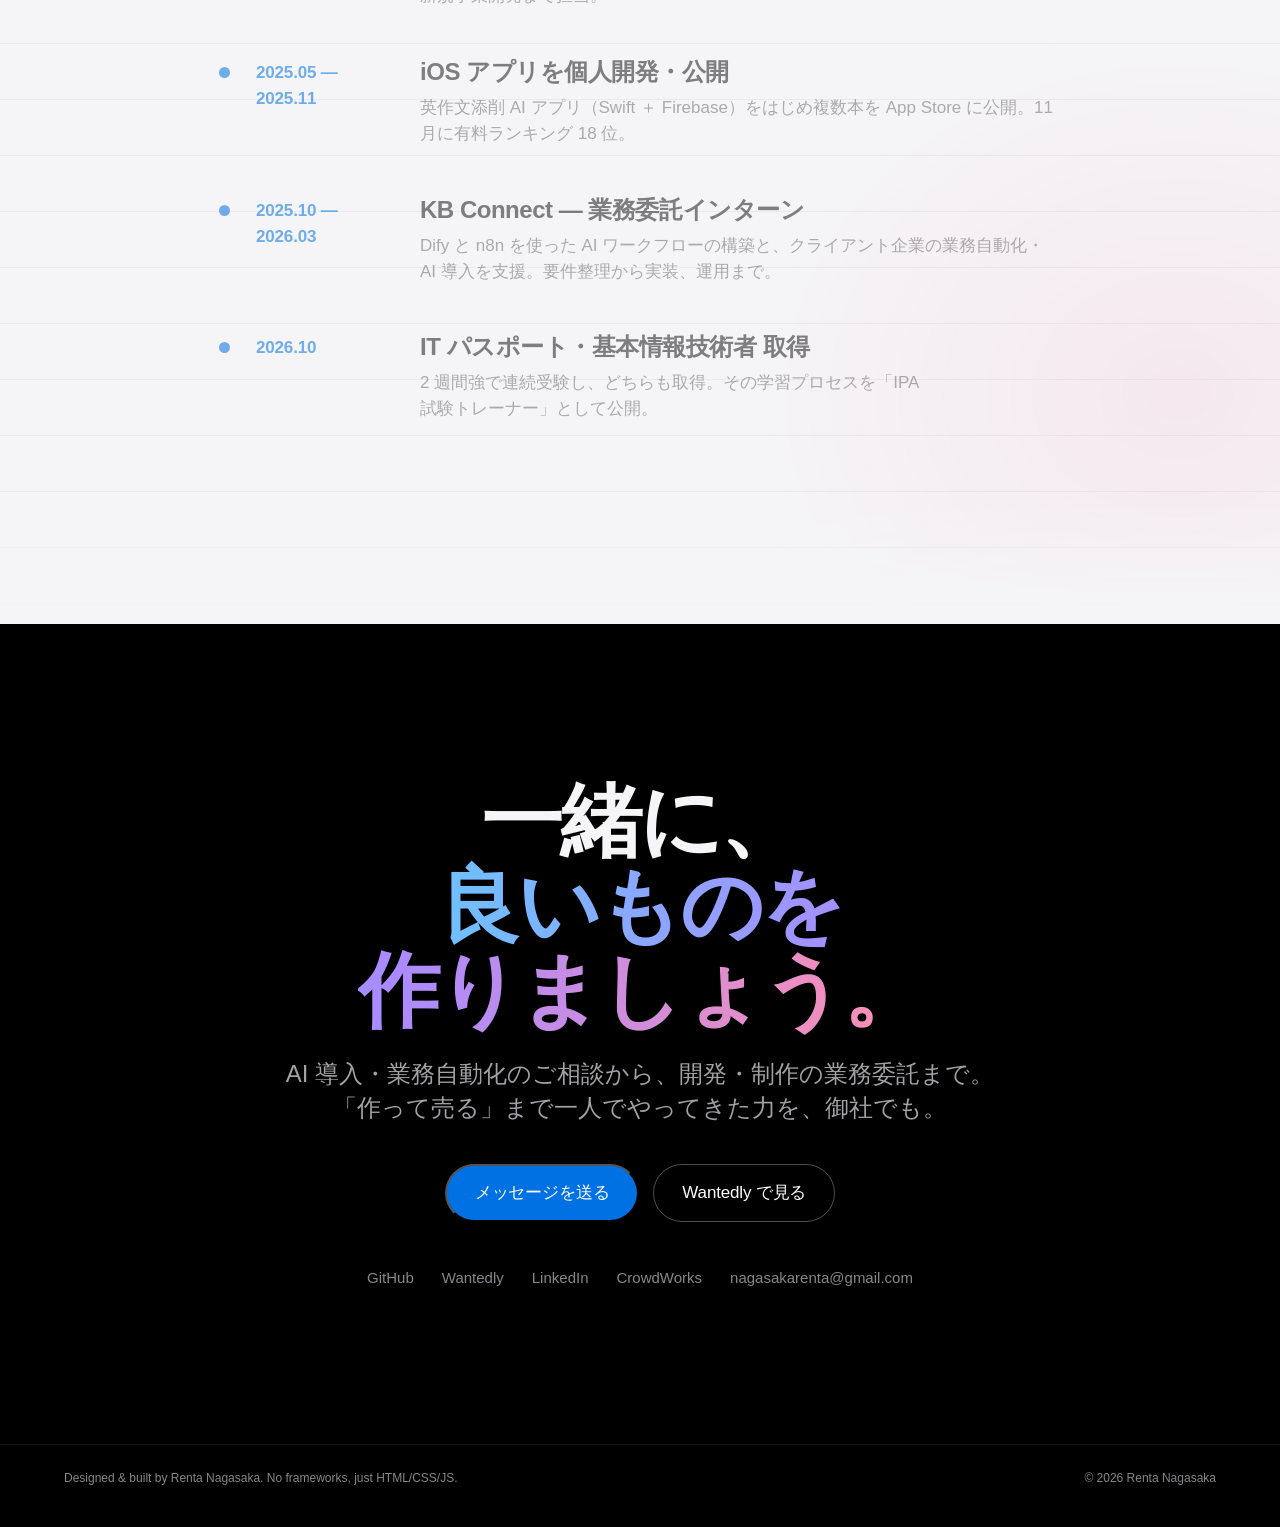
==== commit 251e98ad: "Revert "Position the site around AI adoption for SMEs, starting from Osaka" This reverts commit da48" ====
--- a/index.html
+++ b/index.html
@@ -5,10 +5,10 @@
   <meta name="viewport" content="width=device-width, initial-scale=1.0" />
   <meta http-equiv="Content-Security-Policy" content="default-src 'self'; script-src 'self'; style-src 'self' 'unsafe-inline'; img-src 'self' data:; font-src 'self'; frame-src https://nagasakarenta.github.io; connect-src 'self' https://script.google.com https://script.googleusercontent.com; object-src 'none'; base-uri 'self'; form-action 'none'" />
   <meta name="referrer" content="strict-origin-when-cross-origin" />
-  <title>長坂 錬汰 — 大阪発 AI 導入パートナー / Indie Developer</title>
-  <meta name="description" content="大阪を起点に中小事業者の AI 導入・業務自動化を支援する長坂錬汰のポートフォリオ。Dify・n8n・GAS・ローカル LLM など最適な AI ツールを選び、業務 DX から AX（AI 導入）まで実装。個人事業主として iOS / Web アプリも企画・開発・販売（App Store 有料ランキング 18 位）。大阪大学 基礎工学部 情報科学科。" />
-  <meta property="og:title" content="長坂 錬汰 — 大阪発 AI 導入パートナー / Indie Developer" />
-  <meta property="og:description" content="大阪を起点に、中小事業者の AI 導入・業務自動化を支援。Dify・n8n・GAS・ローカル LLM。iOS / Web アプリの開発・販売も。" />
+  <title>Renta Nagasaka — Indie Developer &amp; Solopreneur</title>
+  <meta name="description" content="長坂錬汰のポートフォリオ。個人事業主として iOS / Web アプリを企画・開発・販売（App Store 有料ランキング 18 位）。企業では Dify・n8n・GAS・ローカル LLM など最適な AI ツールを選び、業務 DX から AX（AI 導入）までを実装。大阪大学 基礎工学部 情報科学科。" />
+  <meta property="og:title" content="Renta Nagasaka — Indie Developer &amp; Solopreneur" />
+  <meta property="og:description" content="個人事業主として iOS / Web / LLM アプリを一人で企画・開発・販売。大阪大学 情報科学科。" />
   <meta property="og:type" content="website" />
   <meta property="og:url" content="https://nagasakarenta.github.io/portfolio/" />
   <meta property="og:image" content="https://nagasakarenta.github.io/portfolio/assets/og-image.jpg" />
@@ -16,55 +16,13 @@
   <meta property="og:image:height" content="630" />
   <meta property="og:locale" content="ja_JP" />
   <meta name="twitter:card" content="summary_large_image" />
-  <meta name="twitter:title" content="長坂 錬汰 — 大阪発 AI 導入パートナー / Indie Developer" />
-  <meta name="twitter:description" content="大阪を起点に、中小事業者の AI 導入・業務自動化を支援。iOS / Web アプリ開発、動画制作も。" />
+  <meta name="twitter:title" content="Renta Nagasaka — Indie Developer &amp; Solopreneur" />
+  <meta name="twitter:description" content="個人事業主として iOS / Web アプリを企画・開発・販売。AI 導入・業務自動化、動画制作。大阪大学 情報科学科。" />
   <meta name="twitter:image" content="https://nagasakarenta.github.io/portfolio/assets/og-image.jpg" />
   <link rel="canonical" href="https://nagasakarenta.github.io/portfolio/" />
   <meta name="theme-color" content="#000000" />
   <link rel="icon" href="assets/favicon-64.png" type="image/png" sizes="64x64" />
   <link rel="apple-touch-icon" href="assets/icon-180.png" />
-  <script type="application/ld+json">
-  {
-    "@context": "https://schema.org",
-    "@graph": [
-      {
-        "@type": "Person",
-        "@id": "https://nagasakarenta.github.io/portfolio/#person",
-        "name": "長坂 錬汰",
-        "alternateName": "Renta Nagasaka",
-        "url": "https://nagasakarenta.github.io/portfolio/",
-        "image": "https://nagasakarenta.github.io/portfolio/assets/og-image.jpg",
-        "jobTitle": "AI 導入パートナー / Indie Developer",
-        "email": "mailto:nagasakarenta@gmail.com",
-        "address": { "@type": "PostalAddress", "addressLocality": "大阪", "addressRegion": "大阪府", "addressCountry": "JP" },
-        "alumniOf": { "@type": "CollegeOrUniversity", "name": "大阪大学 基礎工学部 情報科学科" },
-        "sameAs": [
-          "https://github.com/nagasakarenta",
-          "https://www.wantedly.com/id/renta_n",
-          "https://www.linkedin.com/in/rentanagasaka/",
-          "https://crowdworks.jp/public/employees/4082922"
-        ]
-      },
-      {
-        "@type": "ProfessionalService",
-        "@id": "https://nagasakarenta.github.io/portfolio/#service",
-        "name": "長坂 錬汰 — AI 導入・業務自動化（大阪）",
-        "url": "https://nagasakarenta.github.io/portfolio/#services",
-        "founder": { "@id": "https://nagasakarenta.github.io/portfolio/#person" },
-        "description": "大阪を起点に中小事業者の AI 導入・業務自動化を支援。Dify、n8n、Google Apps Script、ローカル LLM（Ollama）による業務 DX から AX まで。iOS / Web アプリ開発、動画制作にも対応。",
-        "areaServed": [
-          { "@type": "AdministrativeArea", "name": "大阪府" },
-          { "@type": "AdministrativeArea", "name": "京都府" },
-          { "@type": "AdministrativeArea", "name": "兵庫県" },
-          { "@type": "Country", "name": "日本（オンライン）" }
-        ],
-        "serviceType": ["AI 導入支援", "業務自動化", "RAG・ローカル LLM 構築", "iOS / Web アプリ開発", "動画制作"],
-        "priceRange": "要相談",
-        "availableLanguage": ["ja", "en"]
-      }
-    ]
-  }
-  </script>
   <link rel="stylesheet" href="styles.css?v=25" />
 </head>
 <body class="has-intro">
@@ -124,19 +82,19 @@
     <section class="hero" id="hero">
       <div class="hero__content" id="heroContent">
         <img class="hero__avatar reveal" src="assets/avatar.jpg" alt="長坂 錬汰" width="96" height="96" />
-        <p class="hero__eyebrow reveal" style="--d:.05s">長坂 錬汰 · 大阪発 AI 導入パートナー · Indie Developer</p>
+        <p class="hero__eyebrow reveal" style="--d:.05s">長坂 錬汰 · Indie Developer · AI / DX / AX Consultant</p>
         <h1 class="hero__title reveal" style="--d:.1s">
           Hello.<br />
           <span class="gradient-text typewriter" id="typewriter"
-                data-phrases='["I bring AI into real work.","Made in Osaka, for small businesses.","I build products solo.","From idea to App Store."]'
+                data-phrases='["I build products solo.","I bring AI into real work.","From idea to App Store.","I ship, sell, and iterate."]'
                 aria-label="I build products solo. I bring AI into real work. From idea to App Store. I ship, sell, and iterate.">
             <span class="typewriter__text" aria-hidden="true"></span><span class="typewriter__caret" aria-hidden="true"></span>
           </span>
         </h1>
         <p class="hero__sub reveal" style="--d:.2s">
-          <span class="ph">大阪を起点に、</span><span class="ph">中小事業者の AI 導入・業務自動化を支援。</span><br class="br-desktop" />
-          <span class="ph">Dify · n8n · GAS・ローカル LLM など</span><span class="ph">最適な AI ツールを選び、</span><span class="ph">業務 DX から AX（AI 導入）まで実装。</span><br class="br-desktop" />
-          <span class="ph">個人事業主として&nbsp;</span><span class="ph">iOS / Web アプリも企画・開発・販売。</span><span class="ph">大阪大学 情報科学科 3 年。</span>
+          <span class="ph">個人事業主として&nbsp;</span><span class="ph">iOS / Web アプリを企画・開発・販売。</span><br class="br-desktop" />
+          <span class="ph">企業では&nbsp;</span><span class="ph">Dify · n8n · GAS・ローカル LLM など</span><span class="ph">最適な AI ツールを選び、</span><span class="ph">業務 DX から AX（AI 導入）まで実装。</span><br class="br-desktop" />
+          <span class="ph">大阪大学 基礎工学部 情報科学科 3 年。</span>
         </p>
         <div class="hero__actions reveal" style="--d:.3s">
           <a href="#projects" class="link-arrow">プロジェクトを見る</a>
@@ -162,7 +120,7 @@
         <div class="statement reveal">
           <p class="statement__lead">作って、出して、売る。</p>
           <p>個人事業主として、iOS アプリを企画・実装から App 内課金、ストア申請、プロモ動画、価格検証まで一人で回し、<strong>App Store 有料ランキング <span class="nowrap">18 位</span></strong>に届きました。</p>
-          <p>企業の現場では、<strong>GAS による業務 DX から Dify · n8n · ローカル LLM を使った AI 導入まで</strong>を自分の手で実装。CS エンジニアから新規事業開発まで経験し、「使われる AI」を事業の課題から設計しています。これからは大阪を起点に、中小事業者の AI 導入を伴走していきます。</p>
+          <p>企業の現場では、<strong>GAS による業務 DX から Dify · n8n · ローカル LLM を使った AI 導入まで</strong>を自分の手で実装。CS エンジニアから新規事業開発まで経験し、「使われる AI」を事業の課題から設計しています。</p>
           <p>大学では計算機科学を専攻。<strong>IT パスポート・基本情報技術者 取得済み。</strong></p>
         </div>
         <div class="stats reveal" style="--d:.1s">
@@ -359,7 +317,7 @@
         <header class="section__head reveal">
           <p class="section__eyebrow">Work with me</p>
           <h2 class="section__title split">Services.</h2>
-          <p class="section__lead">大阪を起点に、中小事業者の AI 導入を伴走します。<br class="br-desktop" />関西圏は対面で、全国はオンラインで。</p>
+          <p class="section__lead">個人事業主として受けている相談と、具体的にお渡しできるもの。</p>
         </header>
         <div class="services__list">
 
@@ -367,7 +325,7 @@
             <div class="service__intro">
               <span class="service__num">01</span>
               <h3>AI 導入・業務自動化</h3>
-              <p class="service__pitch">毎日くり返している手作業を、AI と自動化で手放す。大阪・関西の中小事業者向け。</p>
+              <p class="service__pitch">毎日くり返している手作業を、AI と自動化で手放す。</p>
               <p class="service__proof">実績: 建設テック企業で GAS による業務 DX から AI 導入まで。業務委託先で Dify / n8n の AI ワークフロー構築。</p>
               <a href="#contact" class="link-arrow" data-contact data-topic="AI 導入・業務自動化">この内容で相談する</a>
             </div>
@@ -378,7 +336,6 @@
                 <li>スプレッドシートへの転記・集計・レポート作成を毎週手でやっている</li>
                 <li>ChatGPT を入れてみたが、業務に定着しない</li>
                 <li>社外にデータを出せないので AI を使えずにいる</li>
-                <li>IT 担当がいない小さな会社で、何から始めればいいか分からない</li>
               </ul>
               <h4>できること</h4>
               <ul class="service__deliverables">
@@ -388,7 +345,7 @@
                 <li><strong>社内文書を参照する AI</strong> — RAG で自社マニュアルや過去案件に基づいて回答。機密データはローカル LLM（Ollama / llama.cpp）で閉域運用</li>
                 <li><strong>AI ツールの選定・定着</strong> — ChatGPT / Claude / Gemini / Copilot などを用途別に比較し、利用ルールと使い方の説明会まで</li>
               </ul>
-              <p class="service__flow"><strong>進め方</strong>: 無料相談 30 分（オンラインまたは大阪市内で対面）→ 小さく PoC（1〜2 週間）→ 本導入 → 運用と改善。関西圏は訪問、全国はオンラインで対応。</p>
+              <p class="service__flow"><strong>進め方</strong>: ヒアリング（無料）→ 小さく PoC（1〜2 週間）→ 本導入 → 運用と改善</p>
               <ul class="chips chips--light"><li>Dify</li><li>n8n</li><li>GAS</li><li>RAG</li><li>Ollama</li><li>llama.cpp</li><li>OpenAI / Claude API</li></ul>
             </div>
           </article>
@@ -528,7 +485,7 @@
       <div class="container container--narrow">
         <h2 class="contact__title reveal">一緒に、<br /><span class="gradient-text"><span class="ph">良いものを</span><span class="ph">作りましょう。</span></span></h2>
         <p class="contact__lead reveal" style="--d:.1s">
-          <span class="ph">大阪・関西の中小事業者の</span><span class="ph">AI 導入・業務自動化のご相談から、</span><span class="ph">開発・制作の業務委託まで。</span><br />
+          <span class="ph">AI 導入・業務自動化のご相談から、</span><span class="ph">開発・制作の業務委託まで。</span><br />
           <span class="ph">「作って売る」まで</span><span class="ph">一人でやってきた力を、</span><span class="ph">御社でも。</span>
         </p>
         <div class="contact__actions reveal" style="--d:.2s">
@@ -556,7 +513,7 @@
   <!-- ====== Buddy: floating avatar that opens the contact form ====== -->
   <div class="buddy" id="buddy">
     <div class="buddy__bubble" id="buddyBubble" role="status">
-      <span id="buddyText">こんにちは。大阪・関西の中小事業者の AI 導入、気軽にご相談ください。</span>
+      <span id="buddyText">こんにちは。AI 導入や開発の相談、気軽にどうぞ。</span>
       <button type="button" class="buddy__dismiss" id="buddyDismiss" aria-label="吹き出しを閉じる">
         <svg width="10" height="10" viewBox="0 0 24 24" fill="none" aria-hidden="true"><path d="M6 6l12 12M18 6 6 18" stroke="currentColor" stroke-width="3" stroke-linecap="round"/></svg>
       </button>
@@ -580,12 +537,12 @@
         <div>
           <p class="pcard__name" id="pcardName">長坂 錬汰</p>
           <p class="pcard__romaji">Renta Nagasaka</p>
-          <p class="pcard__role">大阪発 AI 導入パートナー · Indie Developer</p>
+          <p class="pcard__role">Indie Developer · AI &amp; DX Consultant</p>
         </div>
       </div>
       <dl class="pcard__meta">
         <div><dt>所属</dt><dd>大阪大学 基礎工学部 情報科学科 計算機科学コース（2028 年 3 月卒業見込み）</dd></div>
-        <div><dt>拠点</dt><dd>大阪（関西圏は訪問可、全国オンライン対応）</dd></div>
+        <div><dt>拠点</dt><dd>大阪</dd></div>
         <div><dt>できること</dt><dd>AI 導入・業務自動化（Dify / n8n / GAS / ローカル LLM）、iOS・Web 開発、動画制作・AI 動画生成（Kling / ComfyUI）</dd></div>
         <div><dt>資格</dt><dd>IT パスポート、基本情報技術者（いずれも取得済み）</dd></div>
       </dl>
@@ -666,7 +623,7 @@
           <label class="field">
             <span>ご相談の種類</span>
             <select name="topic">
-              <option>AI 導入・業務自動化（中小事業者）</option>
+              <option>AI 導入・業務自動化</option>
               <option>アプリ・Web 開発</option>
               <option>動画制作・AI 動画生成</option>
               <option>業務委託・採用のご相談</option>
